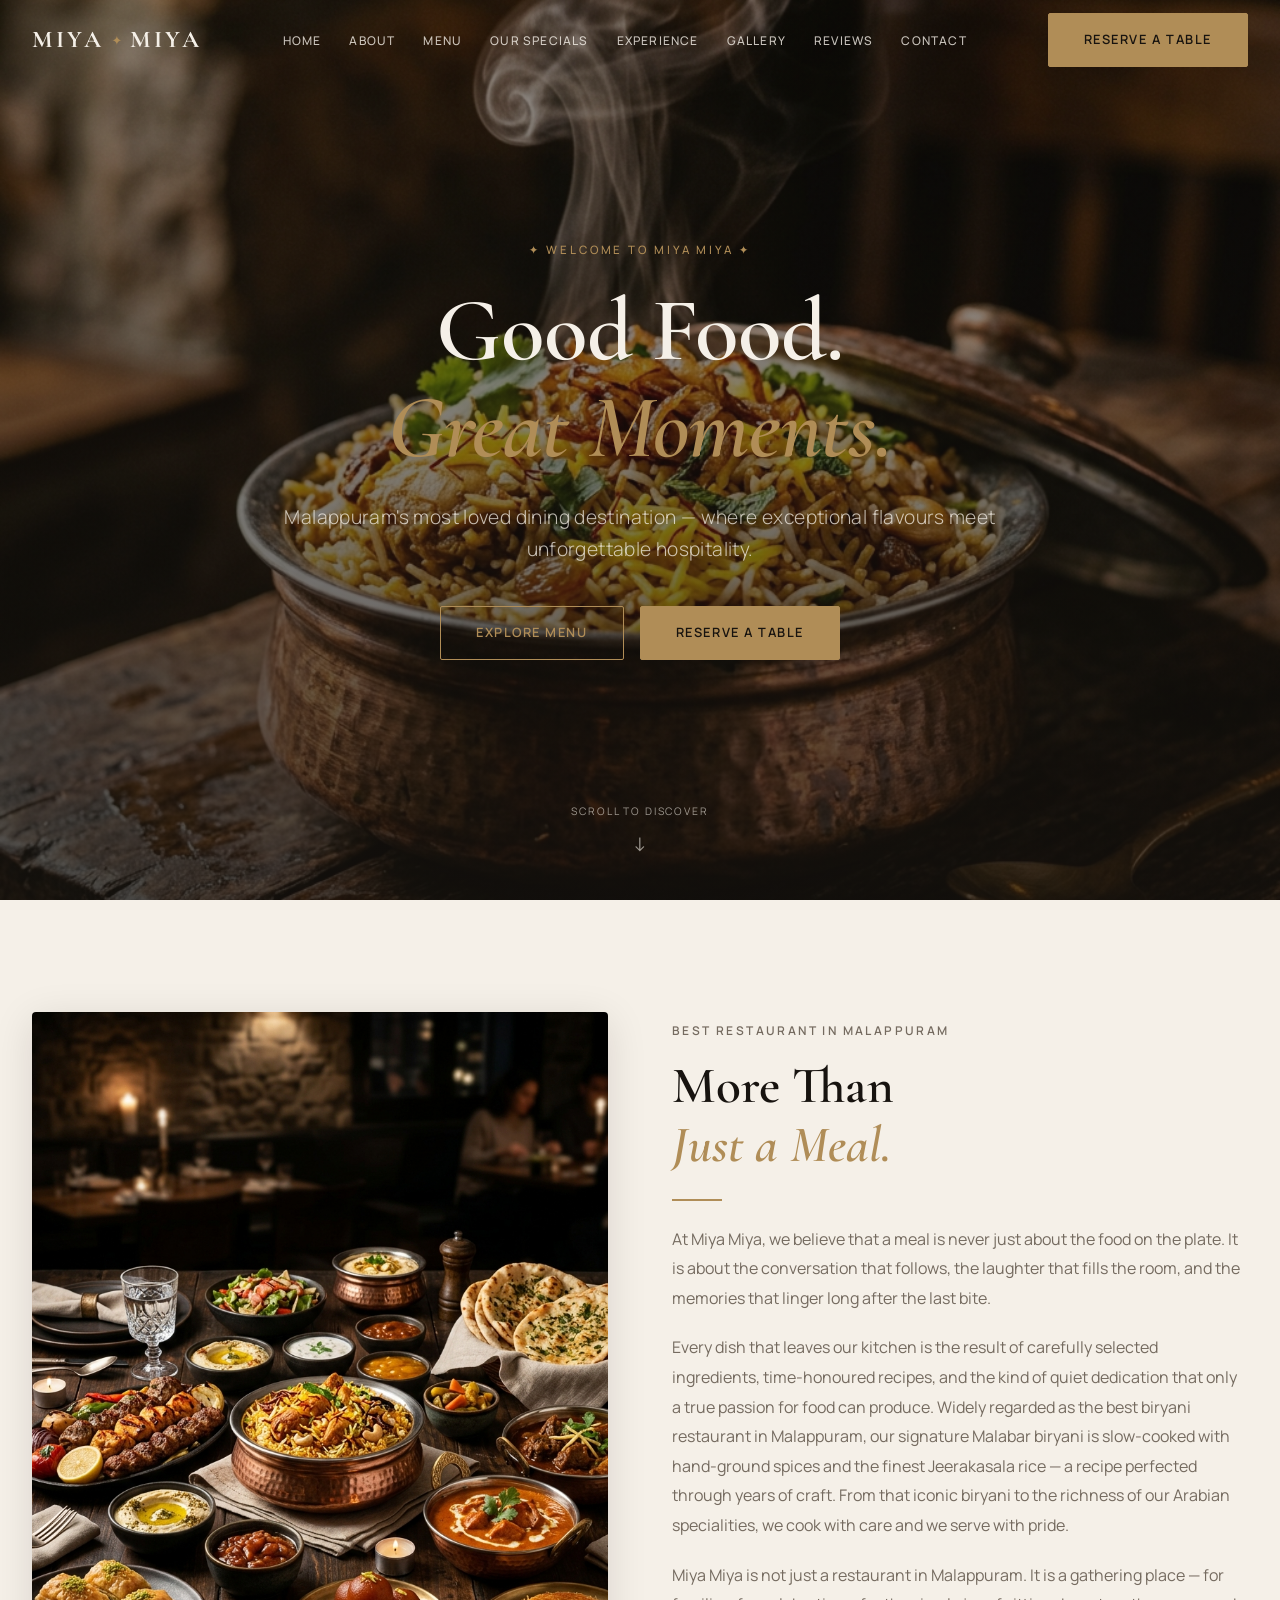
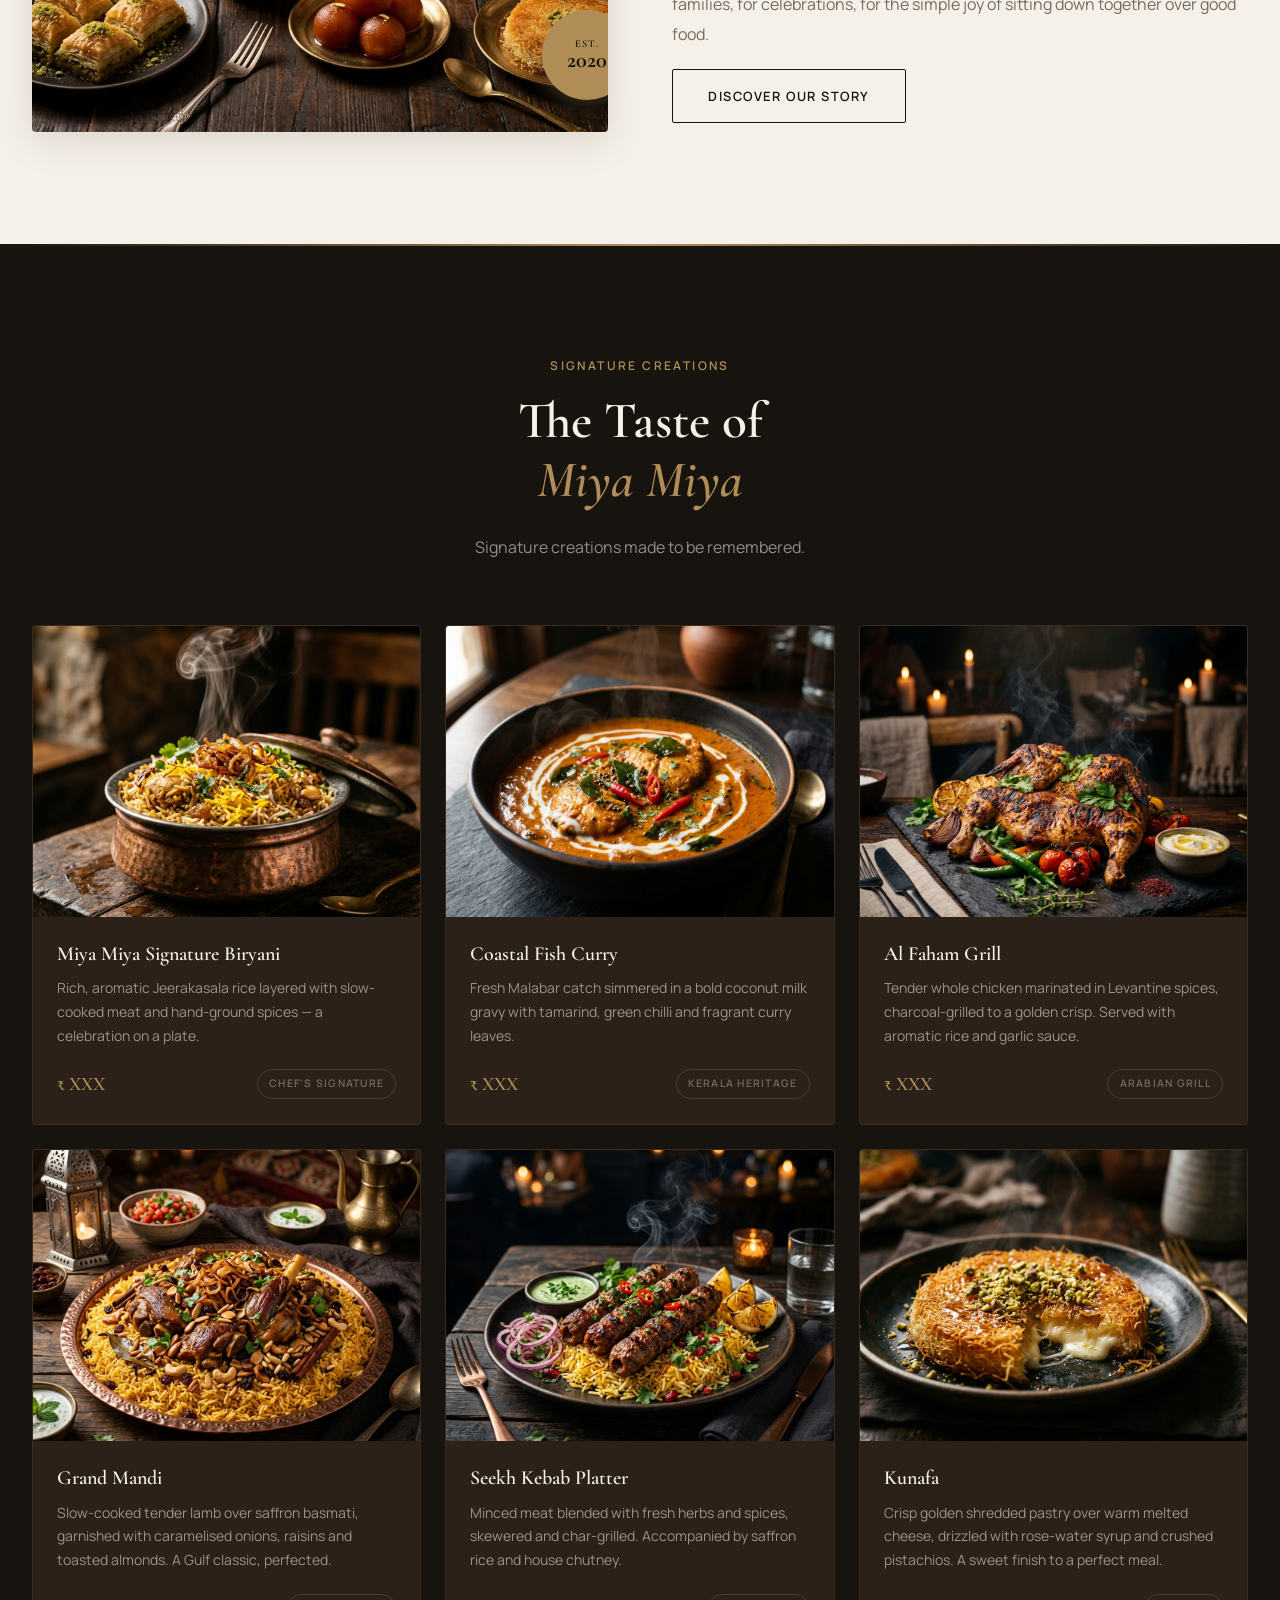
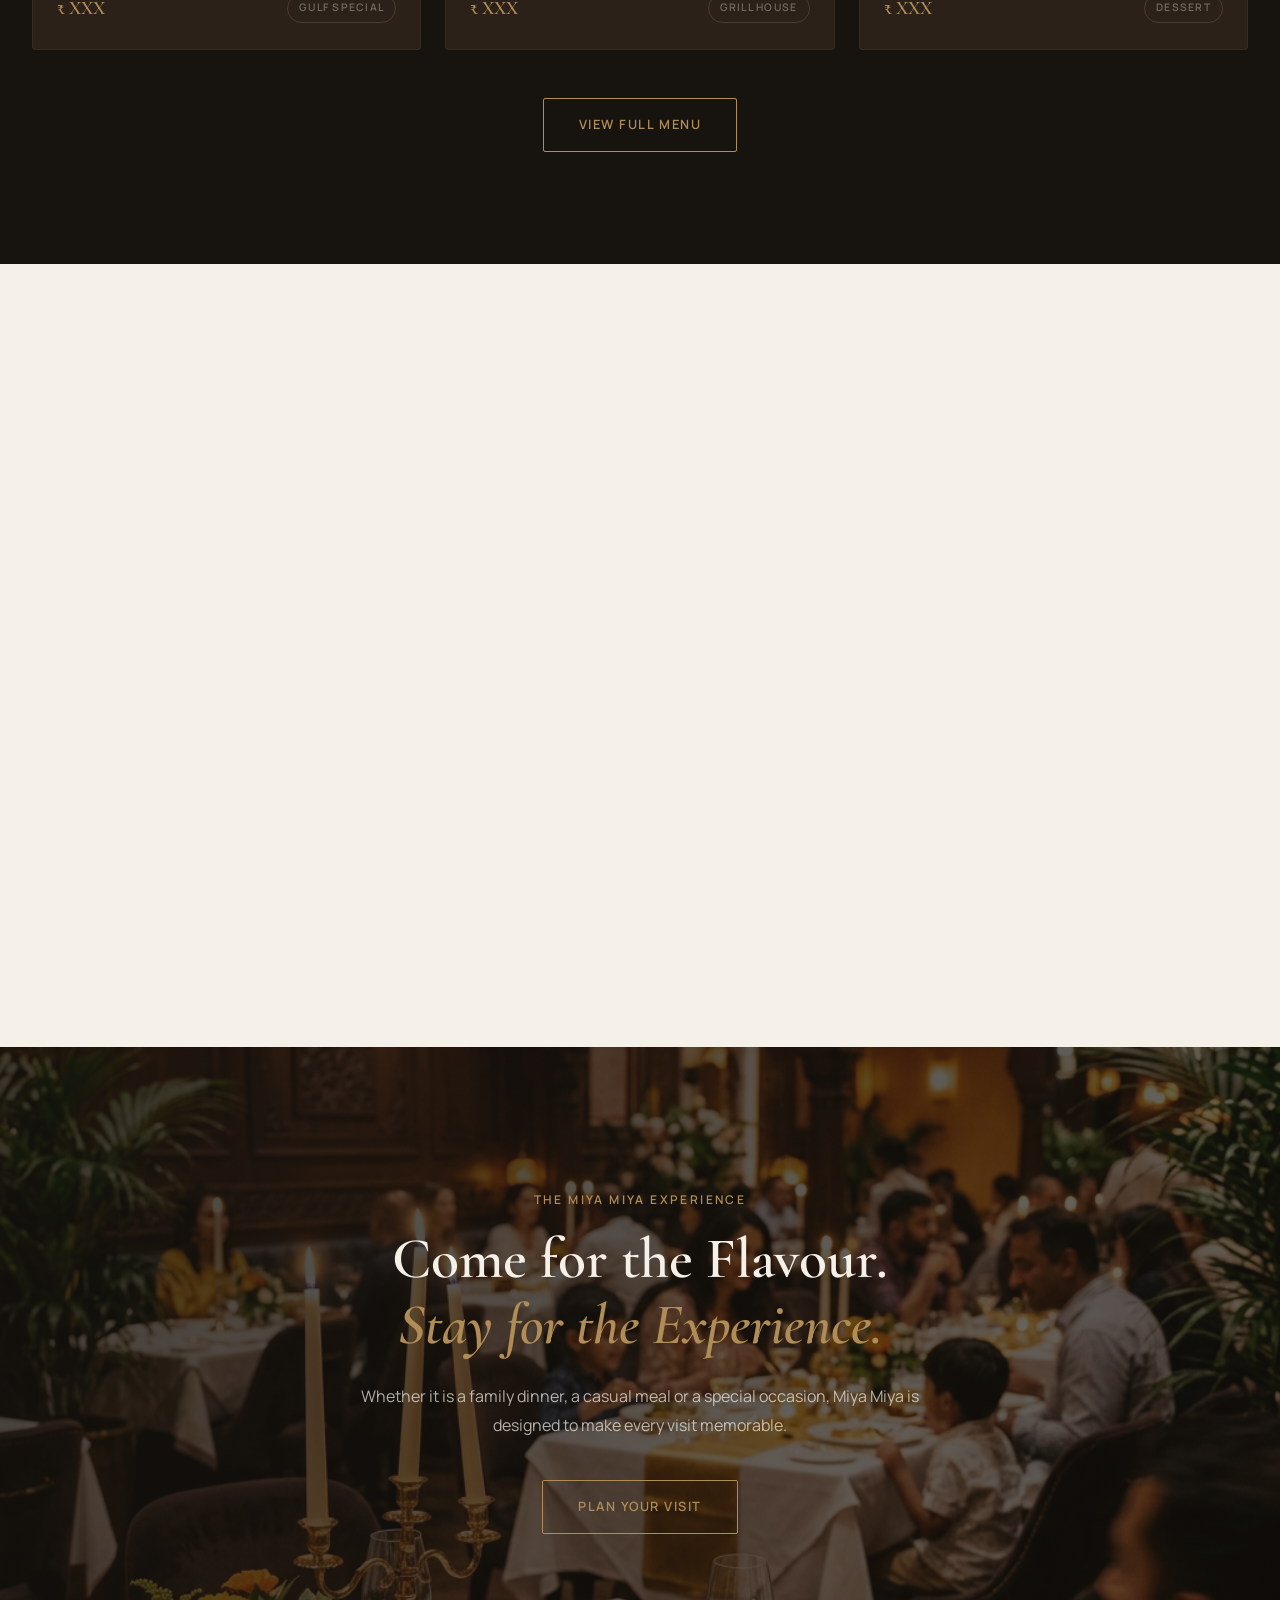
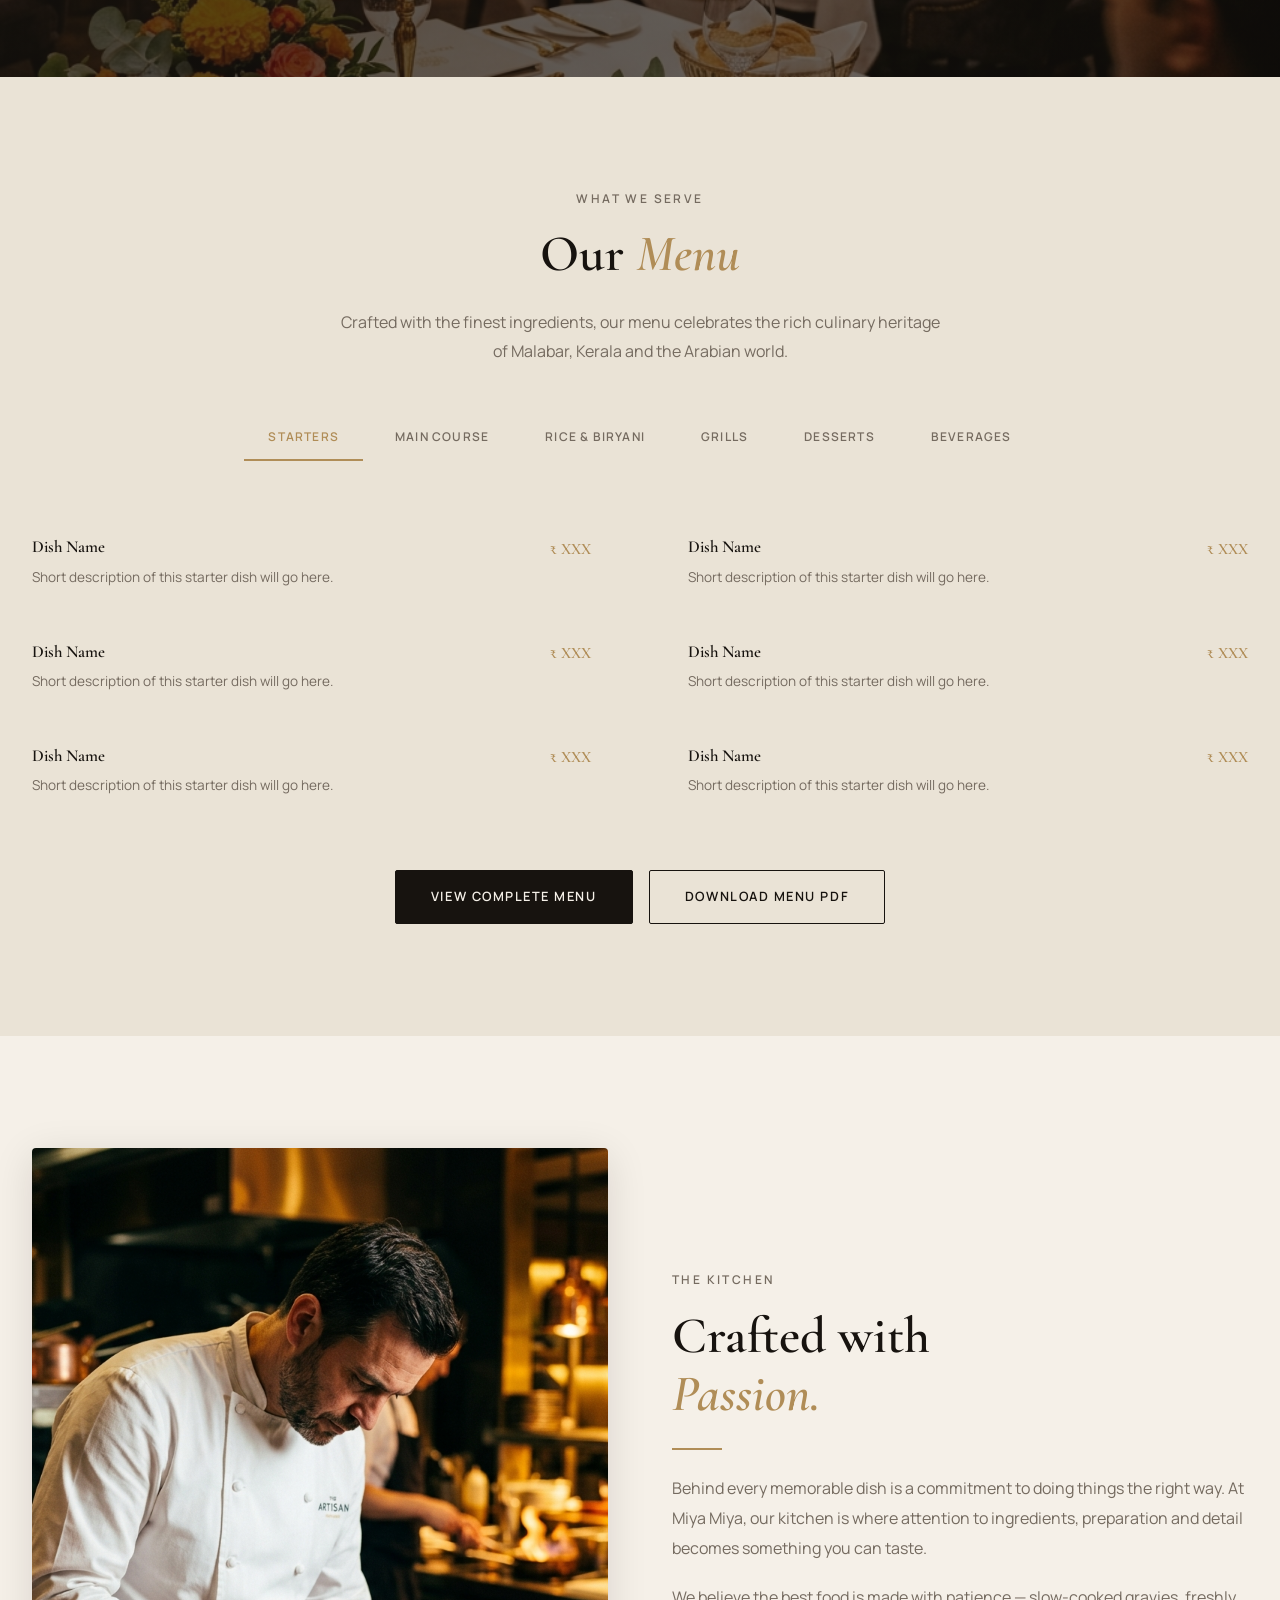
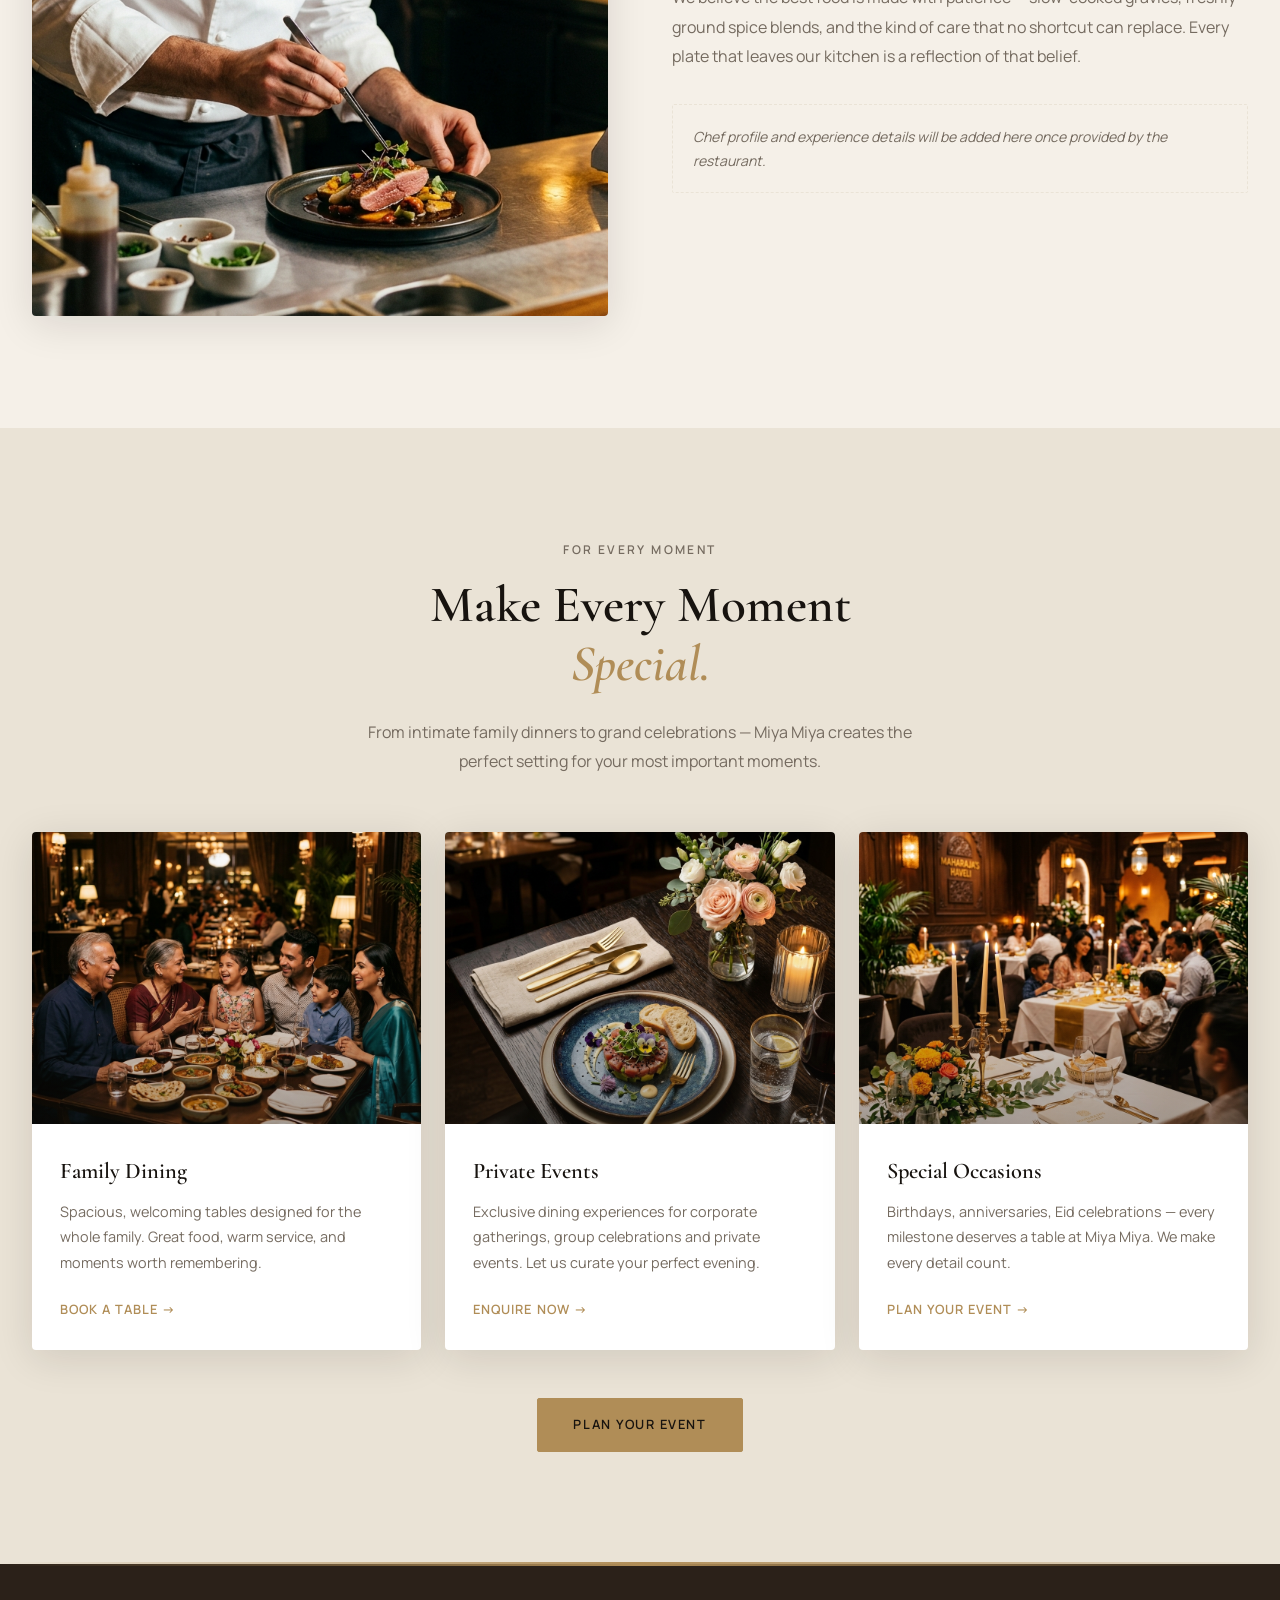
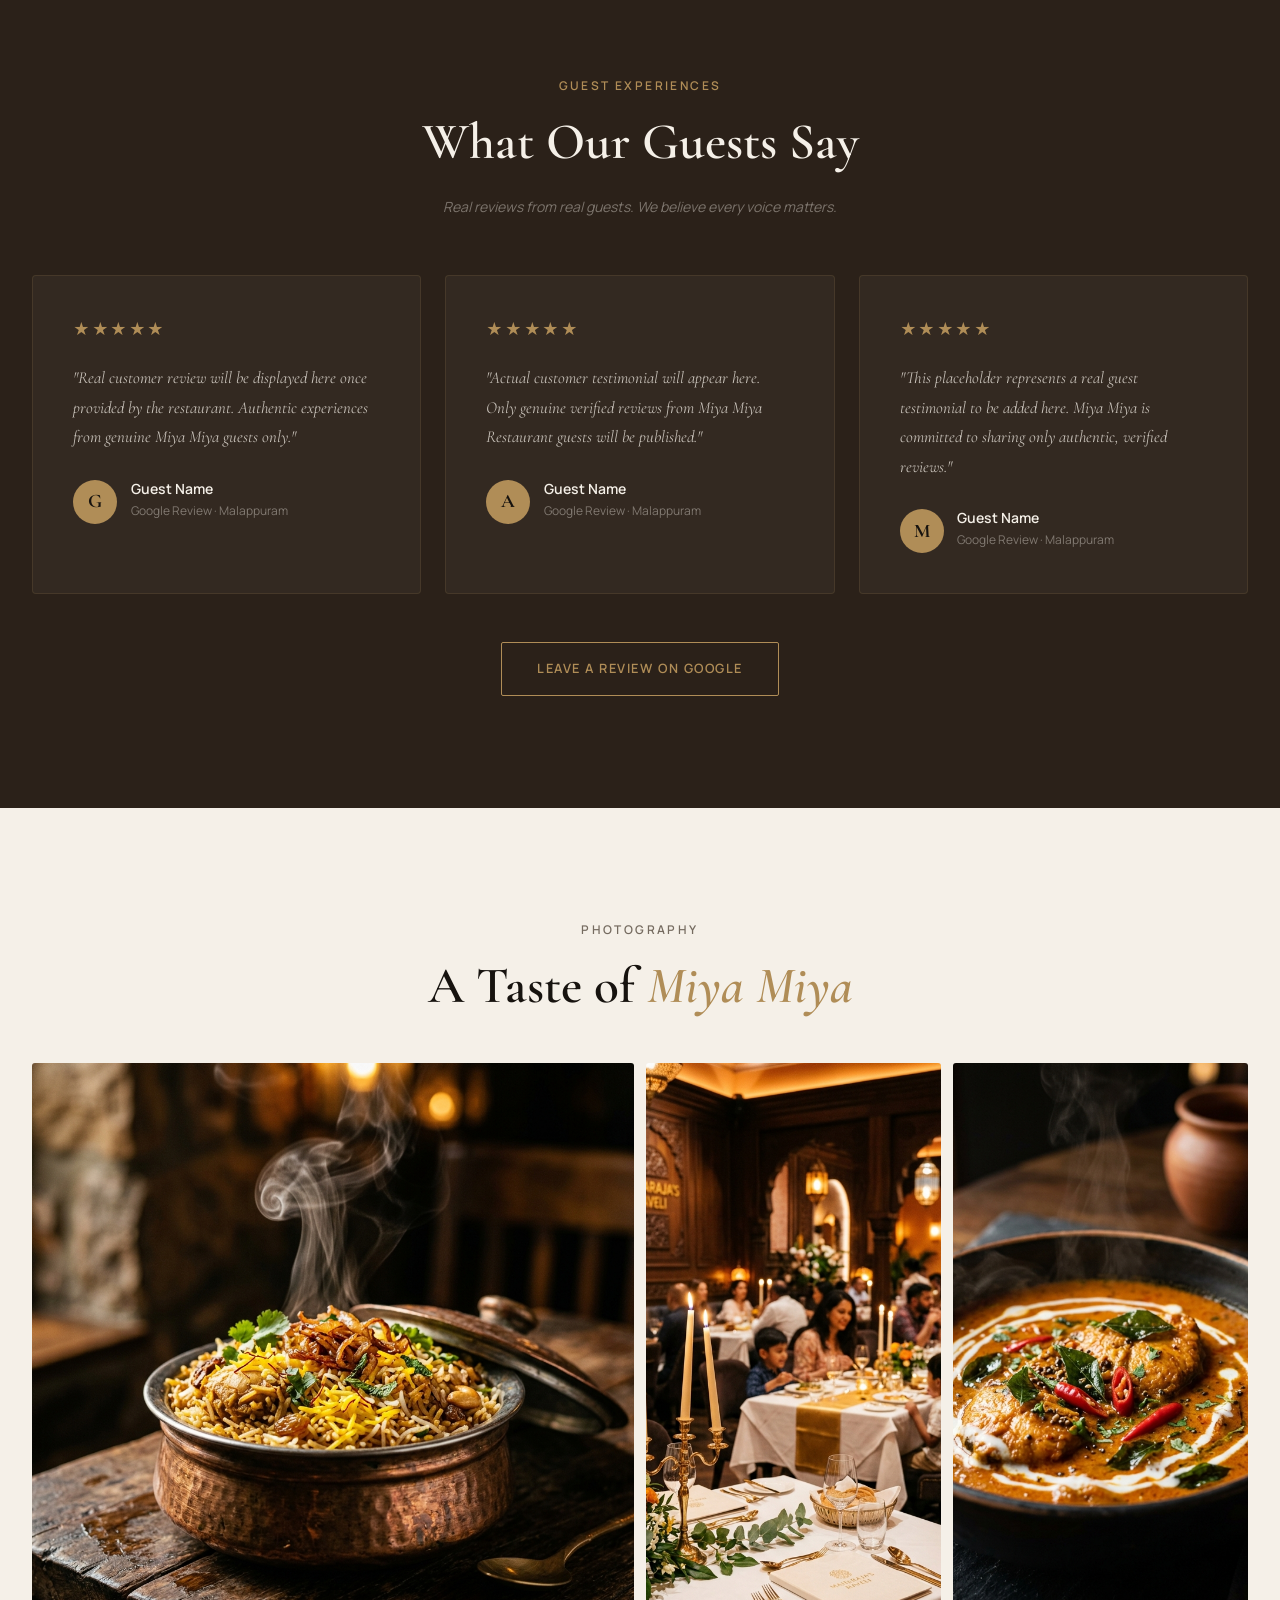
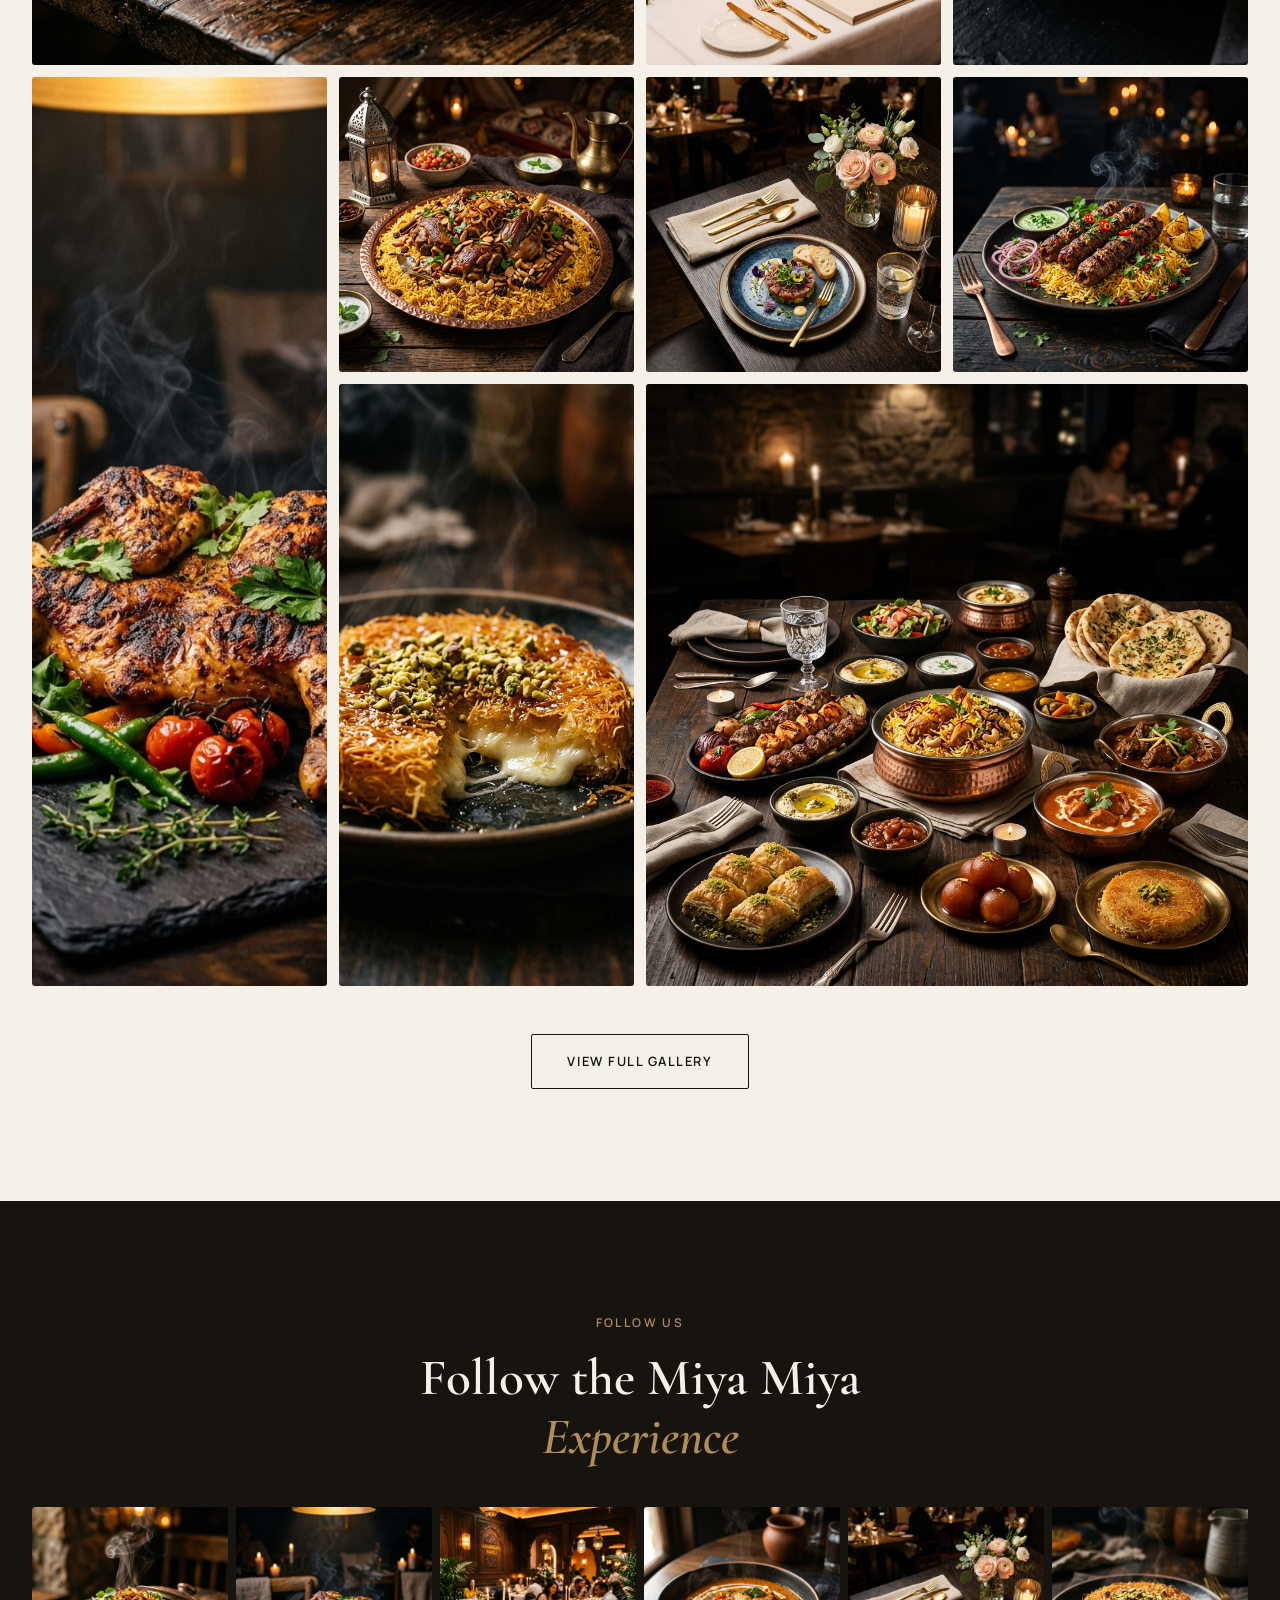
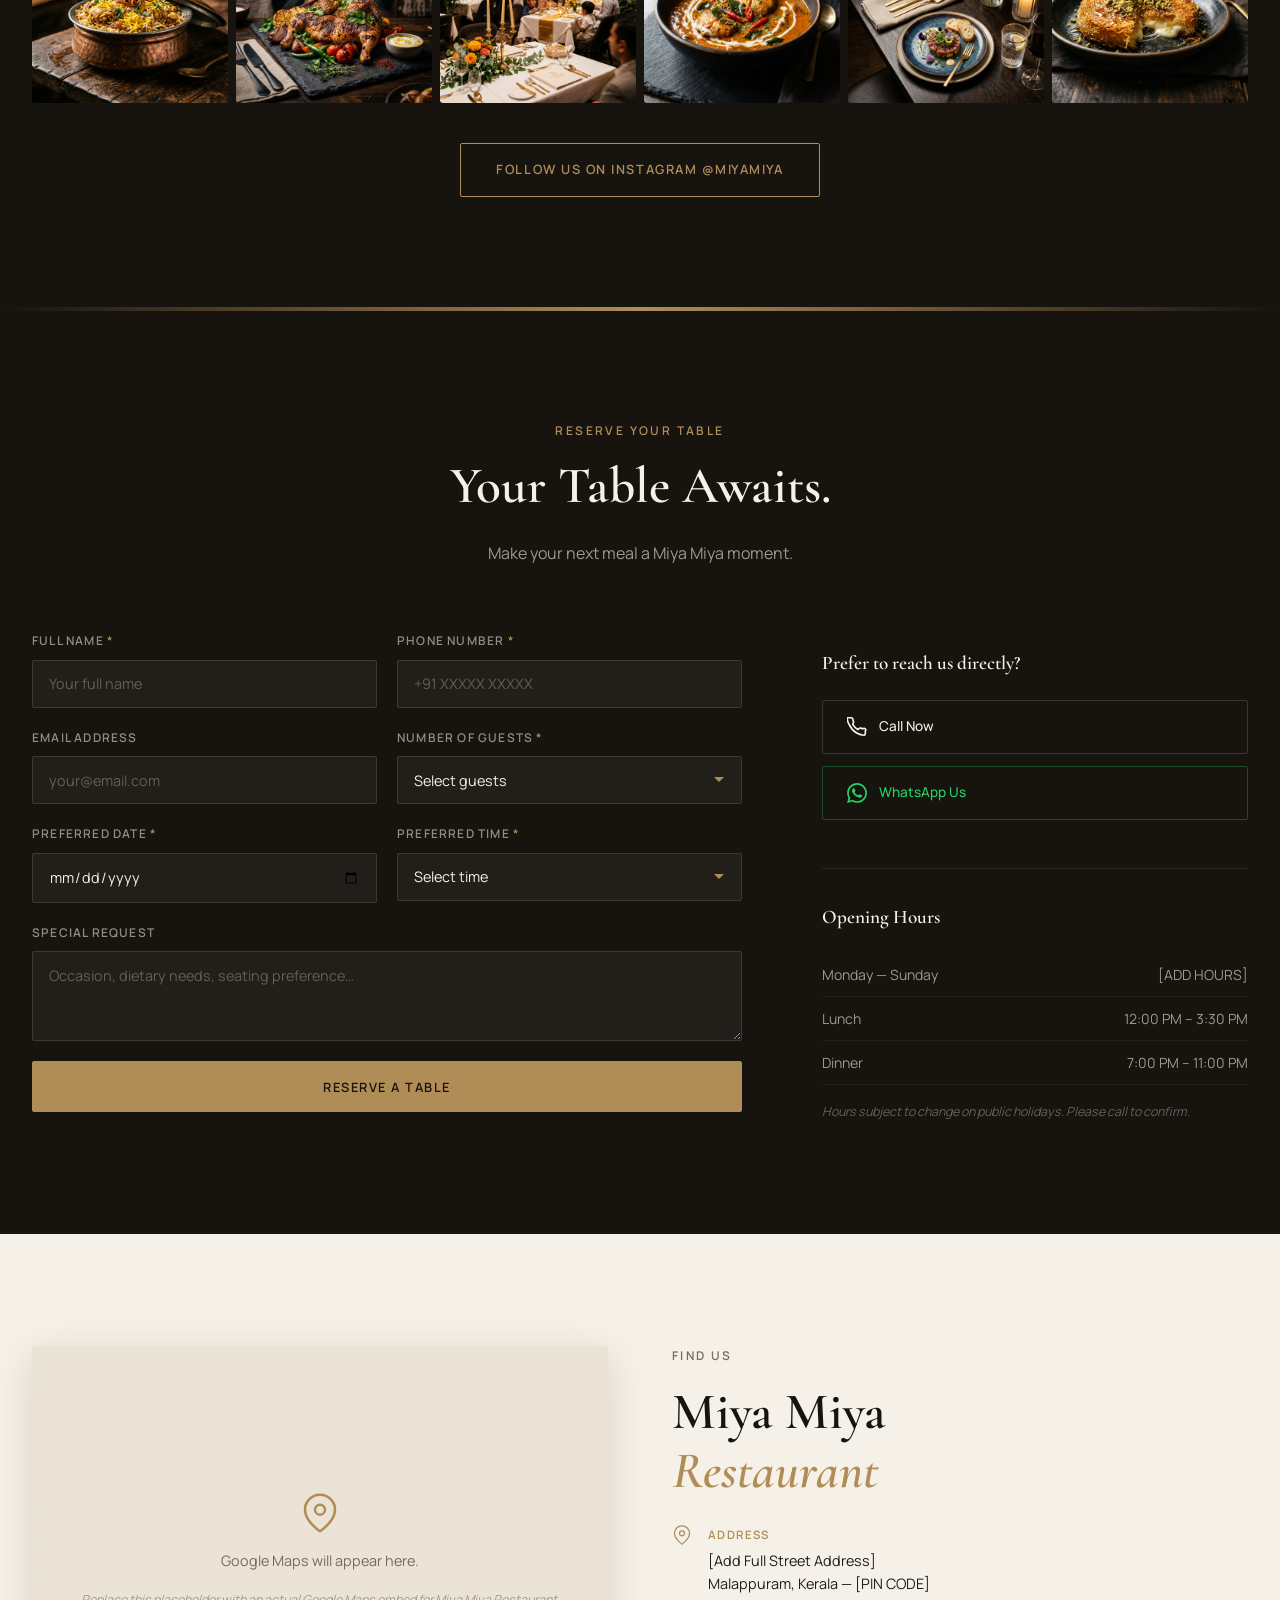
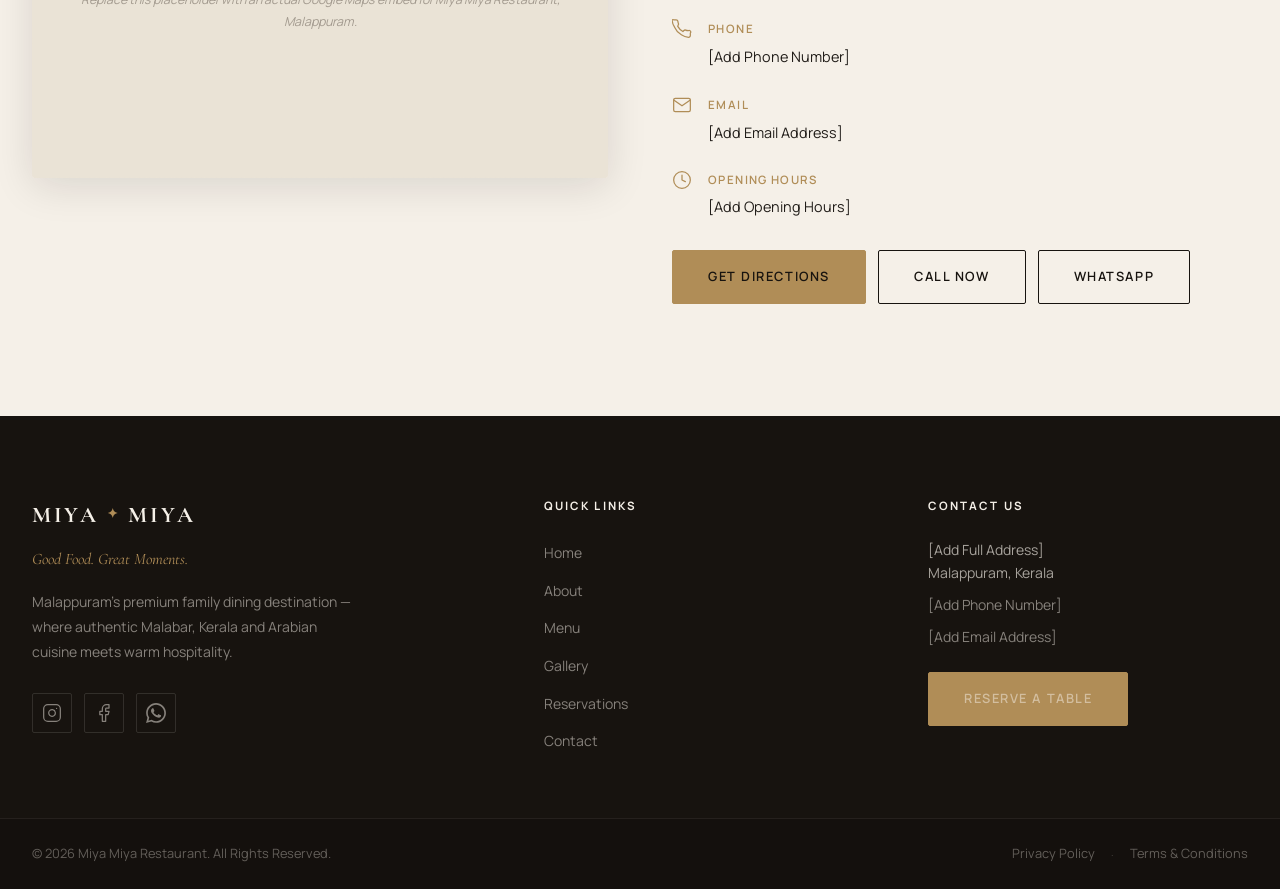
==== index.html @ 6e111451 "Update Home and Menu page titles and meta descriptions" ====
<!DOCTYPE html>
<html lang="en">
<head>
  <meta charset="UTF-8" />
  <meta name="viewport" content="width=device-width, initial-scale=1.0" />
  <meta http-equiv="X-UA-Compatible" content="IE=edge" />

  <!-- ======= PRIMARY SEO ======= -->
  <title>Miya Miya | Family Restaurant in Malappuram</title>
  <meta name="description" content="Enjoy delicious food and a memorable dining experience at Miya Miya, a family-friendly restaurant in Malappuram." />
  <meta name="keywords" content="Miya Miya Restaurant, best restaurant in Malappuram, best restuarent in Malappuram, best restaurant Malappuram, top restaurant Malappuram, family restaurant Malappuram, restaurant in Malappuram, halal restaurant Malappuram, Kerala restaurant, Arabian food Malappuram, fine dining Malappuram, best food Malappuram" />
  <meta name="robots" content="index, follow" />
  <meta name="author" content="Miya Miya Restaurant" />
  <link rel="canonical" href="https://www.miyamiya.in/" />

  <!-- ======= OPEN GRAPH ======= -->
  <meta property="og:type" content="restaurant" />
  <meta property="og:title" content="Miya Miya Restaurant | Best Biryani &amp; Family Restaurant in Malappuram" />
  <meta property="og:description" content="The best biryani restaurant in Malappuram, Kerala. Authentic Malabar biryani, Kerala &amp; Arabian cuisine. Warm hospitality and unforgettable moments." />
  <meta property="og:url" content="https://www.miyamiya.in/" />
  <meta property="og:site_name" content="Miya Miya Restaurant" />
  <meta property="og:image" content="https://www.miyamiya.in/assets/og-image.jpg" />
  <meta property="og:locale" content="en_IN" />

  <!-- ======= TWITTER CARD ======= -->
  <meta name="twitter:card" content="summary_large_image" />
  <meta name="twitter:title" content="Miya Miya Restaurant | Malappuram, Kerala" />
  <meta name="twitter:description" content="Premium family dining in Malappuram. Authentic Malabar, Kerala & Arabian cuisine. Reserve your table." />
  <meta name="twitter:image" content="https://www.miyamiya.in/assets/og-image.jpg" />

  <!-- ======= FONTS ======= -->
  <link rel="preconnect" href="https://fonts.googleapis.com" />
  <link rel="preconnect" href="https://fonts.gstatic.com" crossorigin />
  <link href="https://fonts.googleapis.com/css2?family=Cormorant+Garamond:ital,wght@0,300;0,400;0,500;0,600;0,700;1,300;1,400;1,500&family=Playfair+Display:ital,wght@0,400;0,500;0,600;0,700;1,400;1,500&family=Inter:wght@300;400;500;600&family=Manrope:wght@300;400;500;600;700&display=swap" rel="stylesheet" />

  <!-- ======= STRUCTURED DATA ======= -->
  <script type="application/ld+json">
  {
    "@context": "https://schema.org",
    "@graph": [
      {
        "@type": "Restaurant",
        "@id": "https://www.miyamiya.in/#restaurant",
        "name": "Miya Miya Restaurant",
        "description": "Premium family restaurant in Malappuram, Kerala, serving authentic Malabar, Kerala and Arabian cuisine with warm hospitality.",
        "url": "https://www.miyamiya.in/",
        "telephone": "[ADD PHONE NUMBER]",
        "email": "[ADD EMAIL]",
        "servesCuisine": ["Malabar", "Kerala", "Arabian", "Indian", "Multi-cuisine"],
        "priceRange": "₹₹",
        "hasMap": "https://maps.google.com/?q=Miya+Miya+Restaurant+Malappuram",
        "address": {
          "@type": "PostalAddress",
          "streetAddress": "[ADD STREET ADDRESS]",
          "addressLocality": "Malappuram",
          "addressRegion": "Kerala",
          "postalCode": "[ADD PIN CODE]",
          "addressCountry": "IN"
        },
        "geo": {
          "@type": "GeoCoordinates",
          "latitude": "[ADD LATITUDE]",
          "longitude": "[ADD LONGITUDE]"
        },
        "openingHoursSpecification": [
          {
            "@type": "OpeningHoursSpecification",
            "dayOfWeek": ["Monday","Tuesday","Wednesday","Thursday","Friday","Saturday","Sunday"],
            "opens": "08:00",
            "closes": "23:00"
          }
        ],
        "menu": "https://www.miyamiya.in/menu",
        "acceptsReservations": "true",
        "image": "https://www.miyamiya.in/assets/og-image.jpg",
        "sameAs": [
          "https://www.instagram.com/miyamiya",
          "https://www.facebook.com/miyamiya"
        ]
      },
      {
        "@type": "LocalBusiness",
        "@id": "https://www.miyamiya.in/#localbusiness",
        "name": "Miya Miya Restaurant",
        "description": "Premium family restaurant in Malappuram serving Malabar, Kerala and Arabian cuisine.",
        "url": "https://www.miyamiya.in/",
        "telephone": "[ADD PHONE NUMBER]",
        "address": {
          "@type": "PostalAddress",
          "addressLocality": "Malappuram",
          "addressRegion": "Kerala",
          "addressCountry": "IN"
        }
      },
      {
        "@type": "BreadcrumbList",
        "itemListElement": [
          {"@type": "ListItem", "position": 1, "name": "Home", "item": "https://www.miyamiya.in/"},
          {"@type": "ListItem", "position": 2, "name": "Menu", "item": "https://www.miyamiya.in/menu"},
          {"@type": "ListItem", "position": 3, "name": "Gallery", "item": "https://www.miyamiya.in/gallery"},
          {"@type": "ListItem", "position": 4, "name": "Reservations", "item": "https://www.miyamiya.in/reservation"},
          {"@type": "ListItem", "position": 5, "name": "Contact", "item": "https://www.miyamiya.in/contact"}
        ]
      },
      {
        "@type": "FAQPage",
        "mainEntity": [
          {
            "@type": "Question",
            "name": "Where is Miya Miya Restaurant located?",
            "acceptedAnswer": {"@type": "Answer", "text": "Miya Miya Restaurant is located in Malappuram, Kerala, India. [Add full address]."}
          },
          {
            "@type": "Question",
            "name": "Does Miya Miya serve Halal food?",
            "acceptedAnswer": {"@type": "Answer", "text": "Yes, Miya Miya Restaurant serves 100% Halal-certified food."}
          },
          {
            "@type": "Question",
            "name": "Can I reserve a table at Miya Miya?",
            "acceptedAnswer": {"@type": "Answer", "text": "Yes. You can reserve a table through our website reservation form, by calling us directly, or via WhatsApp."}
          },
          {
            "@type": "Question",
            "name": "What cuisines does Miya Miya serve?",
            "acceptedAnswer": {"@type": "Answer", "text": "Miya Miya serves a multi-cuisine menu including authentic Malabar cuisine, Kerala dishes, Arabian specialities and more."}
          }
        ]
      }
    ]
  }
  </script>

  <link rel="stylesheet" href="style.css" />
</head>
<body>

  <!-- ============================================================
       NAVIGATION
  ============================================================ -->
  <header id="navbar" role="banner">
    <nav class="nav-container" aria-label="Main Navigation">
      <a href="/" class="nav-logo" aria-label="Miya Miya Restaurant Home">
        <span class="logo-miya">MIYA</span>
        <span class="logo-divider">✦</span>
        <span class="logo-miya">MIYA</span>
      </a>

      <ul class="nav-links" role="list" id="nav-links">
        <li><a href="/" class="nav-link">Home</a></li>
        <li><a href="/about/" class="nav-link">About</a></li>
        <li><a href="/menu/" class="nav-link">Menu</a></li>
        <li><a href="/#specials" class="nav-link">Our Specials</a></li>
        <li><a href="/#experience" class="nav-link">Experience</a></li>
        <li><a href="/gallery/" class="nav-link">Gallery</a></li>
        <li><a href="/#reviews" class="nav-link">Reviews</a></li>
        <li><a href="/contact/" class="nav-link">Contact</a></li>
      </ul>

      <div class="nav-actions">
        <a href="/reservation/" class="btn btn-gold" id="nav-reserve-btn">Reserve a Table</a>
        <button class="hamburger" id="hamburger" aria-label="Toggle menu" aria-expanded="false" aria-controls="nav-links">
          <span></span><span></span><span></span>
        </button>
      </div>
    </nav>

    <!-- Mobile reserve CTA (always visible on mobile) -->
    <div class="mobile-reserve-bar">
      <a href="/reservation/" class="btn btn-gold btn-full">Reserve a Table</a>
    </div>
  </header>


  <!-- ============================================================
       SECTION 1 — HERO
  ============================================================ -->
  <section id="home" class="hero" aria-label="Miya Miya — Best Restaurant in Malappuram, Kerala">
    <div class="hero-media">
      <img
        src="assets/hero_biryani.png"
        alt="Signature Malabar Biryani at Miya Miya Restaurant Malappuram"
        class="hero-bg-img"
        fetchpriority="high"
      />
      <div class="hero-overlay"></div>
    </div>

    <div class="hero-content">
      <p class="hero-eyebrow reveal-up">✦ Welcome to Miya Miya ✦</p>
      <h1 class="hero-headline reveal-up delay-1">
        Good Food.<br />
        <em>Great Moments.</em>
      </h1>
      <p class="hero-sub reveal-up delay-2">
        Malappuram's most loved dining destination — where exceptional flavours meet unforgettable hospitality.
      </p>

      <div class="hero-ctas reveal-up delay-3">
        <a href="#menu" class="btn btn-outline-gold">Explore Menu</a>
        <a href="#reservation" class="btn btn-gold">Reserve a Table</a>
      </div>

    </div>

    <a href="#about" class="hero-scroll" aria-label="Scroll down to discover more">
      <span class="scroll-label">Scroll to Discover</span>
      <span class="scroll-arrow">↓</span>
    </a>
  </section>


  <!-- ============================================================
       SECTION 2 — BRAND INTRO / OUR STORY
  ============================================================ -->
  <section id="about" class="section-about" aria-labelledby="about-heading">
    <div class="about-container">
      <div class="about-image-col reveal-left">
        <div class="about-img-frame">
          <img
            src="assets/about_food_story.png"
            alt="Authentic food spread at Miya Miya Restaurant — Malabar, Kerala and Arabian cuisine"
            loading="lazy"
          />
          <div class="about-img-badge">
            <span class="badge-num">Est.</span>
            <span class="badge-year">2020</span>
          </div>
        </div>
      </div>

      <div class="about-content-col reveal-right">
        <p class="section-eyebrow">Best Restaurant in Malappuram</p>
        <h2 id="about-heading" class="section-headline">More Than<br /><em>Just a Meal.</em></h2>
        <div class="about-divider"></div>
        <p class="about-body">
          At Miya Miya, we believe that a meal is never just about the food on the plate. It is about the conversation that follows, the laughter that fills the room, and the memories that linger long after the last bite.
        </p>
        <p class="about-body">
          Every dish that leaves our kitchen is the result of carefully selected ingredients, time-honoured recipes, and the kind of quiet dedication that only a true passion for food can produce. Widely regarded as the best biryani restaurant in Malappuram, our signature Malabar biryani is slow-cooked with hand-ground spices and the finest Jeerakasala rice — a recipe perfected through years of craft. From that iconic biryani to the richness of our Arabian specialities, we cook with care and we serve with pride.
        </p>
        <p class="about-body">
          Miya Miya is not just a restaurant in Malappuram. It is a gathering place — for families, for celebrations, for the simple joy of sitting down together over good food.
        </p>
        <a href="#experience" class="btn btn-outline-dark">Discover Our Story</a>
      </div>
    </div>
  </section>


  <!-- ============================================================
       SECTION 3 — SIGNATURE SPECIALS (Dark)
  ============================================================ -->
  <section id="specials" class="section-specials" aria-labelledby="specials-heading">
    <div class="specials-container">
      <div class="specials-header reveal-up">
        <p class="section-eyebrow eyebrow-gold">Signature Creations</p>
        <h2 id="specials-heading" class="section-headline light">The Taste of<br /><em>Miya Miya</em></h2>
        <p class="specials-sub">Signature creations made to be remembered.</p>
      </div>

      <div class="specials-grid">

        <article class="dish-card reveal-up delay-1" aria-label="Signature Biryani — Best Biryani in Malappuram">
          <div class="dish-card-img-wrap">
            <img
              src="assets/hero_biryani.png"
              alt="Best Malabar Biryani in Malappuram — Miya Miya Restaurant signature dish"
              loading="lazy"
            />
          </div>
          <div class="dish-card-body">
            <h3 class="dish-name">Miya Miya Signature Biryani</h3>
            <p class="dish-desc">Rich, aromatic Jeerakasala rice layered with slow-cooked meat and hand-ground spices — a celebration on a plate.</p>
            <div class="dish-footer">
              <span class="dish-price">₹ XXX</span>
              <span class="dish-tag">Chef's Signature</span>
            </div>
          </div>
        </article>

        <article class="dish-card reveal-up delay-2" aria-label="Kerala Fish Curry">
          <div class="dish-card-img-wrap">
            <img
              src="assets/dish_fish_curry.png"
              alt="Authentic Kerala Fish Curry — Miya Miya Restaurant"
              loading="lazy"
            />
          </div>
          <div class="dish-card-body">
            <h3 class="dish-name">Coastal Fish Curry</h3>
            <p class="dish-desc">Fresh Malabar catch simmered in a bold coconut milk gravy with tamarind, green chilli and fragrant curry leaves.</p>
            <div class="dish-footer">
              <span class="dish-price">₹ XXX</span>
              <span class="dish-tag">Kerala Heritage</span>
            </div>
          </div>
        </article>

        <article class="dish-card reveal-up delay-3" aria-label="Al Faham Grilled Chicken">
          <div class="dish-card-img-wrap">
            <img
              src="assets/dish_grilled_chicken.png"
              alt="Al Faham Grilled Chicken — Miya Miya Restaurant Malappuram"
              loading="lazy"
            />
          </div>
          <div class="dish-card-body">
            <h3 class="dish-name">Al Faham Grill</h3>
            <p class="dish-desc">Tender whole chicken marinated in Levantine spices, charcoal-grilled to a golden crisp. Served with aromatic rice and garlic sauce.</p>
            <div class="dish-footer">
              <span class="dish-price">₹ XXX</span>
              <span class="dish-tag">Arabian Grill</span>
            </div>
          </div>
        </article>

        <article class="dish-card reveal-up delay-1" aria-label="Mandi Rice">
          <div class="dish-card-img-wrap">
            <img
              src="assets/dish_mandi_rice.png"
              alt="Mandi Rice with slow-cooked lamb — Miya Miya Restaurant"
              loading="lazy"
            />
          </div>
          <div class="dish-card-body">
            <h3 class="dish-name">Grand Mandi</h3>
            <p class="dish-desc">Slow-cooked tender lamb over saffron basmati, garnished with caramelised onions, raisins and toasted almonds. A Gulf classic, perfected.</p>
            <div class="dish-footer">
              <span class="dish-price">₹ XXX</span>
              <span class="dish-tag">Gulf Special</span>
            </div>
          </div>
        </article>

        <article class="dish-card reveal-up delay-2" aria-label="Seekh Kebab">
          <div class="dish-card-img-wrap">
            <img
              src="assets/dish_kebab.png"
              alt="Seekh Kebab platter — Miya Miya Restaurant Malappuram"
              loading="lazy"
            />
          </div>
          <div class="dish-card-body">
            <h3 class="dish-name">Seekh Kebab Platter</h3>
            <p class="dish-desc">Minced meat blended with fresh herbs and spices, skewered and char-grilled. Accompanied by saffron rice and house chutney.</p>
            <div class="dish-footer">
              <span class="dish-price">₹ XXX</span>
              <span class="dish-tag">Grill House</span>
            </div>
          </div>
        </article>

        <article class="dish-card reveal-up delay-3" aria-label="Kunafa Dessert">
          <div class="dish-card-img-wrap">
            <img
              src="assets/dessert_kunafa.png"
              alt="Kunafa dessert — Miya Miya Restaurant"
              loading="lazy"
            />
          </div>
          <div class="dish-card-body">
            <h3 class="dish-name">Kunafa</h3>
            <p class="dish-desc">Crisp golden shredded pastry over warm melted cheese, drizzled with rose-water syrup and crushed pistachios. A sweet finish to a perfect meal.</p>
            <div class="dish-footer">
              <span class="dish-price">₹ XXX</span>
              <span class="dish-tag">Dessert</span>
            </div>
          </div>
        </article>

      </div>

      <div class="specials-cta reveal-up">
        <a href="#menu" class="btn btn-outline-gold">View Full Menu</a>
      </div>
    </div>
  </section>


  <!-- ============================================================
       SECTION 4 — WHY MIYA MIYA
  ============================================================ -->
  <section class="section-why" aria-labelledby="why-heading">
    <div class="why-container">
      <p class="section-eyebrow reveal-up">The Miya Miya Promise</p>
      <h2 id="why-heading" class="section-headline reveal-up">
        Why Guests Choose<br /><em>Miya Miya</em>
      </h2>

      <div class="why-grid">
        <div class="why-card reveal-up delay-1">
          <div class="why-icon" aria-hidden="true">
            <svg width="40" height="40" viewBox="0 0 40 40" fill="none" xmlns="http://www.w3.org/2000/svg">
              <path d="M20 4L24.5 14.5L36 16L27.5 24L29.5 36L20 31L10.5 36L12.5 24L4 16L15.5 14.5L20 4Z" stroke="#B08D57" stroke-width="1.5" stroke-linejoin="round"/>
            </svg>
          </div>
          <span class="why-num">01</span>
          <h3 class="why-title">Quality Ingredients</h3>
          <p class="why-body">Thoughtfully selected, freshly sourced ingredients that bring genuine depth and flavour to every dish.</p>
        </div>

        <div class="why-card reveal-up delay-2">
          <div class="why-icon" aria-hidden="true">
            <svg width="40" height="40" viewBox="0 0 40 40" fill="none" xmlns="http://www.w3.org/2000/svg">
              <circle cx="20" cy="20" r="14" stroke="#B08D57" stroke-width="1.5"/>
              <path d="M14 20C14 20 16 24 20 24C24 24 26 16 30 16" stroke="#B08D57" stroke-width="1.5" stroke-linecap="round"/>
            </svg>
          </div>
          <span class="why-num">02</span>
          <h3 class="why-title">Crafted with Care</h3>
          <p class="why-body">Every dish is prepared with focused attention to flavour, texture and presentation — nothing rushed, nothing compromised.</p>
        </div>

        <div class="why-card reveal-up delay-3">
          <div class="why-icon" aria-hidden="true">
            <svg width="40" height="40" viewBox="0 0 40 40" fill="none" xmlns="http://www.w3.org/2000/svg">
              <path d="M20 8C20 8 8 14 8 22C8 26.4 13.6 30 20 30C26.4 30 32 26.4 32 22C32 14 20 8 20 8Z" stroke="#B08D57" stroke-width="1.5" stroke-linejoin="round"/>
              <path d="M20 30V36" stroke="#B08D57" stroke-width="1.5" stroke-linecap="round"/>
              <path d="M15 36H25" stroke="#B08D57" stroke-width="1.5" stroke-linecap="round"/>
            </svg>
          </div>
          <span class="why-num">03</span>
          <h3 class="why-title">Warm Hospitality</h3>
          <p class="why-body">A genuinely welcoming experience from the moment you arrive — because great food deserves great company.</p>
        </div>
      </div>
    </div>
  </section>


  <!-- ============================================================
       SECTION 5 — RESTAURANT EXPERIENCE (Cinematic)
  ============================================================ -->
  <section id="experience" class="section-experience" aria-labelledby="experience-heading">
    <div class="experience-media">
      <img
        src="assets/restaurant_interior.png"
        alt="Elegant dining room at Miya Miya Restaurant — warm family-friendly atmosphere, Malappuram Kerala"
        class="experience-bg"
        loading="lazy"
      />
      <div class="experience-overlay"></div>
    </div>
    <div class="experience-content reveal-up">
      <p class="section-eyebrow eyebrow-gold">The Miya Miya Experience</p>
      <h2 id="experience-heading" class="experience-headline">
        Come for the Flavour.<br />
        <em>Stay for the Experience.</em>
      </h2>
      <p class="experience-body">
        Whether it is a family dinner, a casual meal or a special occasion, Miya Miya is designed to make every visit memorable.
      </p>
      <a href="#reservation" class="btn btn-outline-gold">Plan Your Visit</a>
    </div>
  </section>


  <!-- ============================================================
       SECTION 6 — MENU
  ============================================================ -->
  <section id="menu" class="section-menu" aria-labelledby="menu-heading">
    <div class="menu-container">
      <p class="section-eyebrow reveal-up">What We Serve</p>
      <h2 id="menu-heading" class="section-headline reveal-up">
        Our <em>Menu</em>
      </h2>
      <p class="menu-intro reveal-up">Crafted with the finest ingredients, our menu celebrates the rich culinary heritage of Malabar, Kerala and the Arabian world.</p>

      <!-- Category Tabs -->
      <div class="menu-tabs reveal-up" role="tablist" aria-label="Menu categories">
        <button class="menu-tab active" role="tab" aria-selected="true" data-category="starters" id="tab-starters" aria-controls="panel-starters">Starters</button>
        <button class="menu-tab" role="tab" aria-selected="false" data-category="mains" id="tab-mains" aria-controls="panel-mains">Main Course</button>
        <button class="menu-tab" role="tab" aria-selected="false" data-category="rice" id="tab-rice" aria-controls="panel-rice">Rice &amp; Biryani</button>
        <button class="menu-tab" role="tab" aria-selected="false" data-category="grills" id="tab-grills" aria-controls="panel-grills">Grills</button>
        <button class="menu-tab" role="tab" aria-selected="false" data-category="desserts" id="tab-desserts" aria-controls="panel-desserts">Desserts</button>
        <button class="menu-tab" role="tab" aria-selected="false" data-category="beverages" id="tab-beverages" aria-controls="panel-beverages">Beverages</button>
      </div>

      <!-- Menu Panels -->
      <div class="menu-panels">

        <div class="menu-panel active" id="panel-starters" role="tabpanel" aria-labelledby="tab-starters">
          <div class="menu-items-grid">
            <div class="menu-item"><div class="mi-info"><h4>Dish Name</h4><p>Short description of this starter dish will go here.</p></div><span class="mi-price">₹ XXX</span></div>
            <div class="menu-item"><div class="mi-info"><h4>Dish Name</h4><p>Short description of this starter dish will go here.</p></div><span class="mi-price">₹ XXX</span></div>
            <div class="menu-item"><div class="mi-info"><h4>Dish Name</h4><p>Short description of this starter dish will go here.</p></div><span class="mi-price">₹ XXX</span></div>
            <div class="menu-item"><div class="mi-info"><h4>Dish Name</h4><p>Short description of this starter dish will go here.</p></div><span class="mi-price">₹ XXX</span></div>
            <div class="menu-item"><div class="mi-info"><h4>Dish Name</h4><p>Short description of this starter dish will go here.</p></div><span class="mi-price">₹ XXX</span></div>
            <div class="menu-item"><div class="mi-info"><h4>Dish Name</h4><p>Short description of this starter dish will go here.</p></div><span class="mi-price">₹ XXX</span></div>
          </div>
        </div>

        <div class="menu-panel" id="panel-mains" role="tabpanel" aria-labelledby="tab-mains">
          <div class="menu-items-grid">
            <div class="menu-item"><div class="mi-info"><h4>Dish Name</h4><p>Short description of this main course dish goes here.</p></div><span class="mi-price">₹ XXX</span></div>
            <div class="menu-item"><div class="mi-info"><h4>Dish Name</h4><p>Short description of this main course dish goes here.</p></div><span class="mi-price">₹ XXX</span></div>
            <div class="menu-item"><div class="mi-info"><h4>Dish Name</h4><p>Short description of this main course dish goes here.</p></div><span class="mi-price">₹ XXX</span></div>
            <div class="menu-item"><div class="mi-info"><h4>Dish Name</h4><p>Short description of this main course dish goes here.</p></div><span class="mi-price">₹ XXX</span></div>
            <div class="menu-item"><div class="mi-info"><h4>Dish Name</h4><p>Short description of this main course dish goes here.</p></div><span class="mi-price">₹ XXX</span></div>
            <div class="menu-item"><div class="mi-info"><h4>Dish Name</h4><p>Short description of this main course dish goes here.</p></div><span class="mi-price">₹ XXX</span></div>
          </div>
        </div>

        <div class="menu-panel" id="panel-rice" role="tabpanel" aria-labelledby="tab-rice">
          <div class="menu-items-grid">
            <div class="menu-item"><div class="mi-info"><h4>Miya Miya Signature Biryani</h4><p>Aromatic Jeerakasala rice, slow-cooked meat, hand-ground spices.</p></div><span class="mi-price">₹ XXX</span></div>
            <div class="menu-item"><div class="mi-info"><h4>Grand Mandi</h4><p>Saffron basmati, slow-cooked lamb, caramelised onions and almonds.</p></div><span class="mi-price">₹ XXX</span></div>
            <div class="menu-item"><div class="mi-info"><h4>Dish Name</h4><p>Short description of this rice dish will go here.</p></div><span class="mi-price">₹ XXX</span></div>
            <div class="menu-item"><div class="mi-info"><h4>Dish Name</h4><p>Short description of this rice dish will go here.</p></div><span class="mi-price">₹ XXX</span></div>
          </div>
        </div>

        <div class="menu-panel" id="panel-grills" role="tabpanel" aria-labelledby="tab-grills">
          <div class="menu-items-grid">
            <div class="menu-item"><div class="mi-info"><h4>Al Faham Grill</h4><p>Levantine spiced charcoal-grilled chicken with garlic sauce.</p></div><span class="mi-price">₹ XXX</span></div>
            <div class="menu-item"><div class="mi-info"><h4>Seekh Kebab Platter</h4><p>Char-grilled minced meat with house chutney and saffron rice.</p></div><span class="mi-price">₹ XXX</span></div>
            <div class="menu-item"><div class="mi-info"><h4>Dish Name</h4><p>Short description of this grill dish will go here.</p></div><span class="mi-price">₹ XXX</span></div>
            <div class="menu-item"><div class="mi-info"><h4>Dish Name</h4><p>Short description of this grill dish will go here.</p></div><span class="mi-price">₹ XXX</span></div>
          </div>
        </div>

        <div class="menu-panel" id="panel-desserts" role="tabpanel" aria-labelledby="tab-desserts">
          <div class="menu-items-grid">
            <div class="menu-item"><div class="mi-info"><h4>Kunafa</h4><p>Crisp shredded pastry, warm cheese, rose syrup and pistachios.</p></div><span class="mi-price">₹ XXX</span></div>
            <div class="menu-item"><div class="mi-info"><h4>Dish Name</h4><p>Short description of this dessert will go here.</p></div><span class="mi-price">₹ XXX</span></div>
            <div class="menu-item"><div class="mi-info"><h4>Dish Name</h4><p>Short description of this dessert will go here.</p></div><span class="mi-price">₹ XXX</span></div>
            <div class="menu-item"><div class="mi-info"><h4>Dish Name</h4><p>Short description of this dessert will go here.</p></div><span class="mi-price">₹ XXX</span></div>
          </div>
        </div>

        <div class="menu-panel" id="panel-beverages" role="tabpanel" aria-labelledby="tab-beverages">
          <div class="menu-items-grid">
            <div class="menu-item"><div class="mi-info"><h4>Beverage Name</h4><p>Short description of this beverage goes here.</p></div><span class="mi-price">₹ XXX</span></div>
            <div class="menu-item"><div class="mi-info"><h4>Beverage Name</h4><p>Short description of this beverage goes here.</p></div><span class="mi-price">₹ XXX</span></div>
            <div class="menu-item"><div class="mi-info"><h4>Beverage Name</h4><p>Short description of this beverage goes here.</p></div><span class="mi-price">₹ XXX</span></div>
            <div class="menu-item"><div class="mi-info"><h4>Beverage Name</h4><p>Short description of this beverage goes here.</p></div><span class="mi-price">₹ XXX</span></div>
          </div>
        </div>

      </div>

      <div class="menu-actions reveal-up">
        <a href="#" class="btn btn-dark">View Complete Menu</a>
        <a href="#" class="btn btn-outline-dark" download>Download Menu PDF</a>
      </div>
    </div>
  </section>


  <!-- ============================================================
       SECTION 7 — CHEF / KITCHEN STORY
  ============================================================ -->
  <section class="section-chef" aria-labelledby="chef-heading">
    <div class="chef-container">
      <div class="chef-image-col reveal-left">
        <div class="chef-img-frame">
          <img
            src="assets/chef_kitchen.png"
            alt="Kitchen craftsmanship at Miya Miya Restaurant — attention to detail in every dish"
            loading="lazy"
          />
        </div>
      </div>
      <div class="chef-content-col reveal-right">
        <p class="section-eyebrow">The Kitchen</p>
        <h2 id="chef-heading" class="section-headline">Crafted with<br /><em>Passion.</em></h2>
        <div class="about-divider"></div>
        <p class="about-body">
          Behind every memorable dish is a commitment to doing things the right way. At Miya Miya, our kitchen is where attention to ingredients, preparation and detail becomes something you can taste.
        </p>
        <p class="about-body">
          We believe the best food is made with patience — slow-cooked gravies, freshly ground spice blends, and the kind of care that no shortcut can replace. Every plate that leaves our kitchen is a reflection of that belief.
        </p>
        <div class="chef-detail-placeholder">
          <p class="chef-note">
            <em>Chef profile and experience details will be added here once provided by the restaurant.</em>
          </p>
        </div>
      </div>
    </div>
  </section>


  <!-- ============================================================
       SECTION 8 — SPECIAL OCCASIONS
  ============================================================ -->
  <section class="section-occasions" aria-labelledby="occasions-heading">
    <div class="occasions-container">
      <p class="section-eyebrow reveal-up">For Every Moment</p>
      <h2 id="occasions-heading" class="section-headline reveal-up">
        Make Every Moment<br /><em>Special.</em>
      </h2>
      <p class="occasions-sub reveal-up">From intimate family dinners to grand celebrations — Miya Miya creates the perfect setting for your most important moments.</p>

      <div class="occasions-grid">

        <article class="occasion-card reveal-up delay-1">
          <div class="occasion-img-wrap">
            <img
              src="assets/family_dining.png"
              alt="Family dining experience at Miya Miya Restaurant Malappuram"
              loading="lazy"
            />
            <div class="occasion-overlay"></div>
          </div>
          <div class="occasion-body">
            <h3 class="occasion-title">Family Dining</h3>
            <p class="occasion-desc">Spacious, welcoming tables designed for the whole family. Great food, warm service, and moments worth remembering.</p>
            <a href="#reservation" class="occasion-link">Book a Table →</a>
          </div>
        </article>

        <article class="occasion-card reveal-up delay-2">
          <div class="occasion-img-wrap">
            <img
              src="assets/gallery_table_setting.png"
              alt="Private event dining at Miya Miya Restaurant"
              loading="lazy"
            />
            <div class="occasion-overlay"></div>
          </div>
          <div class="occasion-body">
            <h3 class="occasion-title">Private Events</h3>
            <p class="occasion-desc">Exclusive dining experiences for corporate gatherings, group celebrations and private events. Let us curate your perfect evening.</p>
            <a href="#reservation" class="occasion-link">Enquire Now →</a>
          </div>
        </article>

        <article class="occasion-card reveal-up delay-3">
          <div class="occasion-img-wrap">
            <img
              src="assets/restaurant_interior.png"
              alt="Special occasion dining at Miya Miya Restaurant — birthdays, anniversaries, celebrations"
              loading="lazy"
            />
            <div class="occasion-overlay"></div>
          </div>
          <div class="occasion-body">
            <h3 class="occasion-title">Special Occasions</h3>
            <p class="occasion-desc">Birthdays, anniversaries, Eid celebrations — every milestone deserves a table at Miya Miya. We make every detail count.</p>
            <a href="#reservation" class="occasion-link">Plan Your Event →</a>
          </div>
        </article>

      </div>

      <div class="occasions-cta reveal-up">
        <a href="#reservation" class="btn btn-gold">Plan Your Event</a>
      </div>
    </div>
  </section>


  <!-- ============================================================
       SECTION 9 — CUSTOMER REVIEWS
  ============================================================ -->
  <section id="reviews" class="section-reviews" aria-labelledby="reviews-heading">
    <div class="reviews-container">
      <p class="section-eyebrow eyebrow-gold reveal-up">Guest Experiences</p>
      <h2 id="reviews-heading" class="section-headline light reveal-up">
        What Our Guests Say
      </h2>
      <p class="reviews-note reveal-up">Real reviews from real guests. We believe every voice matters.</p>

      <div class="reviews-grid">

        <article class="review-card reveal-up delay-1">
          <div class="review-stars" aria-label="5 out of 5 stars">★★★★★</div>
          <blockquote class="review-text">
            "Real customer review will be displayed here once provided by the restaurant. Authentic experiences from genuine Miya Miya guests only."
          </blockquote>
          <div class="review-author">
            <div class="author-avatar" aria-hidden="true">G</div>
            <div>
              <p class="author-name">Guest Name</p>
              <p class="author-source">Google Review · Malappuram</p>
            </div>
          </div>
        </article>

        <article class="review-card reveal-up delay-2">
          <div class="review-stars" aria-label="5 out of 5 stars">★★★★★</div>
          <blockquote class="review-text">
            "Actual customer testimonial will appear here. Only genuine verified reviews from Miya Miya Restaurant guests will be published."
          </blockquote>
          <div class="review-author">
            <div class="author-avatar" aria-hidden="true">A</div>
            <div>
              <p class="author-name">Guest Name</p>
              <p class="author-source">Google Review · Malappuram</p>
            </div>
          </div>
        </article>

        <article class="review-card reveal-up delay-3">
          <div class="review-stars" aria-label="5 out of 5 stars">★★★★★</div>
          <blockquote class="review-text">
            "This placeholder represents a real guest testimonial to be added here. Miya Miya is committed to sharing only authentic, verified reviews."
          </blockquote>
          <div class="review-author">
            <div class="author-avatar" aria-hidden="true">M</div>
            <div>
              <p class="author-name">Guest Name</p>
              <p class="author-source">Google Review · Malappuram</p>
            </div>
          </div>
        </article>

      </div>

      <div class="reviews-cta reveal-up">
        <a href="https://g.page/miyamiya/review" class="btn btn-outline-gold" target="_blank" rel="noopener noreferrer">
          Leave a Review on Google
        </a>
      </div>
    </div>
  </section>


  <!-- ============================================================
       SECTION 10 — GALLERY
  ============================================================ -->
  <section id="gallery" class="section-gallery" aria-labelledby="gallery-heading">
    <div class="gallery-header reveal-up">
      <p class="section-eyebrow">Photography</p>
      <h2 id="gallery-heading" class="section-headline">
        A Taste of <em>Miya Miya</em>
      </h2>
    </div>

    <div class="gallery-grid" id="gallery-grid" role="list">
      <div class="gallery-item gallery-item--large" role="listitem">
        <img src="assets/hero_biryani.png" alt="Malabar biryani at Miya Miya Restaurant Malappuram" loading="lazy" />
      </div>
      <div class="gallery-item" role="listitem">
        <img src="assets/restaurant_interior.png" alt="Premium dining interior — Miya Miya Restaurant" loading="lazy" />
      </div>
      <div class="gallery-item" role="listitem">
        <img src="assets/dish_fish_curry.png" alt="Kerala fish curry — Miya Miya Restaurant" loading="lazy" />
      </div>
      <div class="gallery-item gallery-item--tall" role="listitem">
        <img src="assets/dish_grilled_chicken.png" alt="Al Faham grilled chicken — Miya Miya Restaurant" loading="lazy" />
      </div>
      <div class="gallery-item" role="listitem">
        <img src="assets/dish_mandi_rice.png" alt="Grand Mandi rice platter — Miya Miya Restaurant" loading="lazy" />
      </div>
      <div class="gallery-item" role="listitem">
        <img src="assets/gallery_table_setting.png" alt="Elegant table setting — Miya Miya Restaurant Malappuram" loading="lazy" />
      </div>
      <div class="gallery-item" role="listitem">
        <img src="assets/dish_kebab.png" alt="Seekh kebab platter — Miya Miya Restaurant" loading="lazy" />
      </div>
      <div class="gallery-item" role="listitem">
        <img src="assets/dessert_kunafa.png" alt="Kunafa dessert — Miya Miya Restaurant" loading="lazy" />
      </div>
      <div class="gallery-item gallery-item--large" role="listitem">
        <img src="assets/about_food_story.png" alt="Food spread at Miya Miya Restaurant — Malappuram Kerala" loading="lazy" />
      </div>
    </div>

    <div class="gallery-cta reveal-up">
      <a href="#" class="btn btn-outline-dark">View Full Gallery</a>
    </div>
  </section>


  <!-- ============================================================
       SECTION 11 — INSTAGRAM
  ============================================================ -->
  <section class="section-instagram" aria-labelledby="instagram-heading">
    <div class="instagram-container">
      <p class="section-eyebrow eyebrow-gold reveal-up">Follow Us</p>
      <h2 id="instagram-heading" class="section-headline light reveal-up">
        Follow the Miya Miya<br /><em>Experience</em>
      </h2>

      <div class="instagram-grid reveal-up">
        <a href="https://instagram.com/miyamiya" target="_blank" rel="noopener noreferrer" class="insta-item" aria-label="View on Instagram">
          <img src="assets/hero_biryani.png" alt="Miya Miya on Instagram — signature biryani" loading="lazy" />
          <div class="insta-hover"><span>♥</span></div>
        </a>
        <a href="https://instagram.com/miyamiya" target="_blank" rel="noopener noreferrer" class="insta-item" aria-label="View on Instagram">
          <img src="assets/dish_grilled_chicken.png" alt="Miya Miya on Instagram — Al Faham grill" loading="lazy" />
          <div class="insta-hover"><span>♥</span></div>
        </a>
        <a href="https://instagram.com/miyamiya" target="_blank" rel="noopener noreferrer" class="insta-item" aria-label="View on Instagram">
          <img src="assets/restaurant_interior.png" alt="Miya Miya on Instagram — restaurant interior" loading="lazy" />
          <div class="insta-hover"><span>♥</span></div>
        </a>
        <a href="https://instagram.com/miyamiya" target="_blank" rel="noopener noreferrer" class="insta-item" aria-label="View on Instagram">
          <img src="assets/dish_fish_curry.png" alt="Miya Miya on Instagram — Kerala fish curry" loading="lazy" />
          <div class="insta-hover"><span>♥</span></div>
        </a>
        <a href="https://instagram.com/miyamiya" target="_blank" rel="noopener noreferrer" class="insta-item" aria-label="View on Instagram">
          <img src="assets/gallery_table_setting.png" alt="Miya Miya on Instagram — table setting" loading="lazy" />
          <div class="insta-hover"><span>♥</span></div>
        </a>
        <a href="https://instagram.com/miyamiya" target="_blank" rel="noopener noreferrer" class="insta-item" aria-label="View on Instagram">
          <img src="assets/dessert_kunafa.png" alt="Miya Miya on Instagram — Kunafa dessert" loading="lazy" />
          <div class="insta-hover"><span>♥</span></div>
        </a>
      </div>

      <div class="instagram-cta reveal-up">
        <a href="https://instagram.com/miyamiya" class="btn btn-outline-gold" target="_blank" rel="noopener noreferrer">
          Follow Us on Instagram @miyamiya
        </a>
      </div>
    </div>
  </section>


  <!-- ============================================================
       SECTION 12 — RESERVATION
  ============================================================ -->
  <section id="reservation" class="section-reservation" aria-labelledby="reservation-heading">
    <div class="reservation-container">
      <div class="reservation-header reveal-up">
        <p class="section-eyebrow eyebrow-gold">Reserve Your Table</p>
        <h2 id="reservation-heading" class="section-headline light">
          Your Table Awaits.
        </h2>
        <p class="reservation-sub">Make your next meal a Miya Miya moment.</p>
      </div>

      <div class="reservation-body">
        <form class="reservation-form reveal-left" id="reservation-form" novalidate aria-label="Table reservation form">
          <div class="form-row">
            <div class="form-group">
              <label for="res-name">Full Name <span aria-hidden="true">*</span></label>
              <input type="text" id="res-name" name="name" placeholder="Your full name" required autocomplete="name" />
            </div>
            <div class="form-group">
              <label for="res-phone">Phone Number <span aria-hidden="true">*</span></label>
              <input type="tel" id="res-phone" name="phone" placeholder="+91 XXXXX XXXXX" required autocomplete="tel" />
            </div>
          </div>
          <div class="form-row">
            <div class="form-group">
              <label for="res-email">Email Address</label>
              <input type="email" id="res-email" name="email" placeholder="your@email.com" autocomplete="email" />
            </div>
            <div class="form-group">
              <label for="res-guests">Number of Guests <span aria-hidden="true">*</span></label>
              <select id="res-guests" name="guests" required>
                <option value="" disabled selected>Select guests</option>
                <option value="1">1 Guest</option>
                <option value="2">2 Guests</option>
                <option value="3">3 Guests</option>
                <option value="4">4 Guests</option>
                <option value="5">5 Guests</option>
                <option value="6">6 Guests</option>
                <option value="7-10">7–10 Guests</option>
                <option value="10+">10+ Guests</option>
              </select>
            </div>
          </div>
          <div class="form-row">
            <div class="form-group">
              <label for="res-date">Preferred Date <span aria-hidden="true">*</span></label>
              <input type="date" id="res-date" name="date" required />
            </div>
            <div class="form-group">
              <label for="res-time">Preferred Time <span aria-hidden="true">*</span></label>
              <select id="res-time" name="time" required>
                <option value="" disabled selected>Select time</option>
                <option value="12:00">12:00 PM — Lunch</option>
                <option value="13:00">1:00 PM</option>
                <option value="14:00">2:00 PM</option>
                <option value="15:00">3:00 PM</option>
                <option value="19:00">7:00 PM — Dinner</option>
                <option value="20:00">8:00 PM</option>
                <option value="21:00">9:00 PM</option>
              </select>
            </div>
          </div>
          <div class="form-group form-group--full">
            <label for="res-note">Special Request</label>
            <textarea id="res-note" name="special_request" rows="3" placeholder="Occasion, dietary needs, seating preference…"></textarea>
          </div>
          <button type="submit" class="btn btn-gold btn-full" id="submit-btn">
            Reserve a Table
          </button>
          <p class="form-success" id="form-success" hidden>
            ✓ Thank you! Your reservation request has been received. We will confirm shortly via WhatsApp or phone.
          </p>
        </form>

        <div class="reservation-info reveal-right">
          <div class="res-info-block">
            <h3 class="res-info-title">Prefer to reach us directly?</h3>
            <a href="tel:[ADD-PHONE]" class="res-contact-btn" aria-label="Call Miya Miya Restaurant">
              <svg width="20" height="20" viewBox="0 0 24 24" fill="none" stroke="currentColor" stroke-width="2" stroke-linecap="round" stroke-linejoin="round" aria-hidden="true"><path d="M22 16.92v3a2 2 0 01-2.18 2 19.79 19.79 0 01-8.63-3.07A19.5 19.5 0 013.09 9.81a19.79 19.79 0 01-3.07-8.63A2 2 0 012 .93h3a2 2 0 012 1.72c.127.96.361 1.903.7 2.81a2 2 0 01-.45 2.11L6.91 8.91a16 16 0 006.16 6.16l1.27-1.27a2 2 0 012.11-.45c.907.339 1.85.573 2.81.7A2 2 0 0122 16.92z"/></svg>
              Call Now
            </a>
            <a href="https://wa.me/[ADD-WHATSAPP]?text=Hi%20Miya%20Miya%2C%20I%20would%20like%20to%20reserve%20a%20table." class="res-contact-btn res-contact-btn--wa" target="_blank" rel="noopener noreferrer" aria-label="WhatsApp Miya Miya Restaurant">
              <svg width="20" height="20" viewBox="0 0 24 24" fill="currentColor" aria-hidden="true"><path d="M.057 24l1.687-6.163c-1.041-1.804-1.588-3.849-1.587-5.946.003-6.556 5.338-11.891 11.893-11.891 3.181.001 6.167 1.24 8.413 3.488 2.245 2.248 3.481 5.236 3.48 8.414-.003 6.557-5.338 11.892-11.893 11.892-1.99-.001-3.951-.5-5.688-1.448l-6.305 1.654zm6.597-3.807c1.676.995 3.276 1.591 5.392 1.592 5.448 0 9.886-4.434 9.889-9.885.002-5.462-4.415-9.89-9.881-9.892-5.452 0-9.887 4.434-9.889 9.884-.001 2.225.651 3.891 1.746 5.634l-.999 3.648 3.742-.981zm11.387-5.464c-.074-.124-.272-.198-.57-.347-.297-.149-1.758-.868-2.031-.967-.272-.099-.47-.149-.669.149-.198.297-.768.967-.941 1.165-.173.198-.347.223-.644.074-.297-.149-1.255-.462-2.39-1.475-.883-.788-1.48-1.761-1.653-2.059-.173-.297-.018-.458.13-.606.134-.133.297-.347.446-.521.151-.172.2-.296.3-.495.099-.198.05-.372-.025-.521-.075-.148-.669-1.611-.916-2.206-.242-.579-.487-.501-.669-.51l-.57-.01c-.198 0-.52.074-.792.372s-1.04 1.016-1.04 2.479 1.065 2.876 1.213 3.074c.149.198 2.095 3.2 5.076 4.487.709.306 1.263.489 1.694.626.712.226 1.36.194 1.872.118.571-.085 1.758-.719 2.006-1.413.248-.695.248-1.29.173-1.414z"/></svg>
              WhatsApp Us
            </a>
          </div>
          <div class="res-hours-block">
            <h3 class="res-info-title">Opening Hours</h3>
            <div class="hours-item"><span>Monday — Sunday</span><span>[ADD HOURS]</span></div>
            <div class="hours-item"><span>Lunch</span><span>12:00 PM – 3:30 PM</span></div>
            <div class="hours-item"><span>Dinner</span><span>7:00 PM – 11:00 PM</span></div>
            <p class="hours-note">Hours subject to change on public holidays. Please call to confirm.</p>
          </div>
        </div>
      </div>
    </div>
  </section>


  <!-- ============================================================
       SECTION 13 — LOCATION & CONTACT
  ============================================================ -->
  <section id="contact" class="section-contact" aria-labelledby="contact-heading">
    <div class="contact-container">
      <div class="contact-map reveal-left">
        <!-- Replace with actual Google Maps embed URL for Miya Miya Restaurant -->
        <div class="map-placeholder" role="img" aria-label="Map location of Miya Miya Restaurant, Malappuram">
          <div class="map-placeholder-inner">
            <svg width="40" height="40" viewBox="0 0 24 24" fill="none" stroke="#B08D57" stroke-width="1.5" stroke-linecap="round" stroke-linejoin="round" aria-hidden="true"><path d="M21 10c0 7-9 13-9 13s-9-6-9-13a9 9 0 0118 0z"/><circle cx="12" cy="10" r="3"/></svg>
            <p>Google Maps will appear here.</p>
            <p class="map-note">Replace this placeholder with an actual Google Maps embed for Miya Miya Restaurant, Malappuram.</p>
          </div>
        </div>
        <!-- ACTUAL EMBED (uncomment and add real embed URL):
        <iframe
          src="https://www.google.com/maps/embed?pb=[YOUR_EMBED_CODE]"
          width="100%" height="100%" style="border:0;"
          allowfullscreen loading="lazy"
          referrerpolicy="no-referrer-when-downgrade"
          title="Miya Miya Restaurant Location on Google Maps"
        ></iframe>
        -->
      </div>

      <div class="contact-info reveal-right">
        <p class="section-eyebrow">Find Us</p>
        <h2 id="contact-heading" class="section-headline">
          Miya Miya<br /><em>Restaurant</em>
        </h2>
        <div class="contact-details">
          <div class="contact-item">
            <svg width="20" height="20" viewBox="0 0 24 24" fill="none" stroke="#B08D57" stroke-width="1.5" stroke-linecap="round" stroke-linejoin="round" aria-hidden="true"><path d="M21 10c0 7-9 13-9 13s-9-6-9-13a9 9 0 0118 0z"/><circle cx="12" cy="10" r="3"/></svg>
            <div>
              <p class="contact-label">Address</p>
              <address class="contact-value">[Add Full Street Address]<br />Malappuram, Kerala — [PIN CODE]</address>
            </div>
          </div>
          <div class="contact-item">
            <svg width="20" height="20" viewBox="0 0 24 24" fill="none" stroke="#B08D57" stroke-width="1.5" stroke-linecap="round" stroke-linejoin="round" aria-hidden="true"><path d="M22 16.92v3a2 2 0 01-2.18 2 19.79 19.79 0 01-8.63-3.07A19.5 19.5 0 013.09 9.81a19.79 19.79 0 01-3.07-8.63A2 2 0 012 .93h3a2 2 0 012 1.72c.127.96.361 1.903.7 2.81a2 2 0 01-.45 2.11L6.91 8.91a16 16 0 006.16 6.16l1.27-1.27a2 2 0 012.11-.45c.907.339 1.85.573 2.81.7A2 2 0 0122 16.92z"/></svg>
            <div>
              <p class="contact-label">Phone</p>
              <a href="tel:[ADD-PHONE]" class="contact-value contact-link">[Add Phone Number]</a>
            </div>
          </div>
          <div class="contact-item">
            <svg width="20" height="20" viewBox="0 0 24 24" fill="none" stroke="#B08D57" stroke-width="1.5" stroke-linecap="round" stroke-linejoin="round" aria-hidden="true"><path d="M4 4h16c1.1 0 2 .9 2 2v12c0 1.1-.9 2-2 2H4c-1.1 0-2-.9-2-2V6c0-1.1.9-2 2-2z"/><polyline points="22,6 12,13 2,6"/></svg>
            <div>
              <p class="contact-label">Email</p>
              <a href="mailto:[ADD-EMAIL]" class="contact-value contact-link">[Add Email Address]</a>
            </div>
          </div>
          <div class="contact-item">
            <svg width="20" height="20" viewBox="0 0 24 24" fill="none" stroke="#B08D57" stroke-width="1.5" stroke-linecap="round" stroke-linejoin="round" aria-hidden="true"><circle cx="12" cy="12" r="10"/><polyline points="12,6 12,12 16,14"/></svg>
            <div>
              <p class="contact-label">Opening Hours</p>
              <p class="contact-value">[Add Opening Hours]</p>
            </div>
          </div>
        </div>
        <div class="contact-btns">
          <a href="https://maps.google.com/?q=Miya+Miya+Restaurant+Malappuram" class="btn btn-gold" target="_blank" rel="noopener noreferrer">Get Directions</a>
          <a href="tel:[ADD-PHONE]" class="btn btn-outline-dark">Call Now</a>
          <a href="https://wa.me/[ADD-WHATSAPP]" class="btn btn-outline-dark" target="_blank" rel="noopener noreferrer">WhatsApp</a>
        </div>
      </div>
    </div>
  </section>


  <!-- ============================================================
       FOOTER
  ============================================================ -->
  <footer class="footer" role="contentinfo">
    <div class="footer-top">
      <div class="footer-brand">
        <a href="/" class="footer-logo" aria-label="Miya Miya Restaurant Home">
          <span>MIYA</span>
          <span class="footer-logo-divider">✦</span>
          <span>MIYA</span>
        </a>
        <p class="footer-tagline">Good Food. Great Moments.</p>
        <p class="footer-desc">Malappuram's premium family dining destination — where authentic Malabar, Kerala and Arabian cuisine meets warm hospitality.</p>
        <div class="footer-social">
          <a href="https://instagram.com/miyamiya" target="_blank" rel="noopener noreferrer" aria-label="Miya Miya on Instagram">
            <svg width="20" height="20" viewBox="0 0 24 24" fill="none" stroke="currentColor" stroke-width="1.5" stroke-linecap="round" stroke-linejoin="round" aria-hidden="true"><rect x="2" y="2" width="20" height="20" rx="5" ry="5"/><path d="M16 11.37A4 4 0 1112.63 8 4 4 0 0116 11.37z"/><line x1="17.5" y1="6.5" x2="17.51" y2="6.5"/></svg>
          </a>
          <a href="https://facebook.com/miyamiya" target="_blank" rel="noopener noreferrer" aria-label="Miya Miya on Facebook">
            <svg width="20" height="20" viewBox="0 0 24 24" fill="none" stroke="currentColor" stroke-width="1.5" stroke-linecap="round" stroke-linejoin="round" aria-hidden="true"><path d="M18 2h-3a5 5 0 00-5 5v3H7v4h3v8h4v-8h3l1-4h-4V7a1 1 0 011-1h3z"/></svg>
          </a>
          <a href="https://wa.me/[ADD-WHATSAPP]" target="_blank" rel="noopener noreferrer" aria-label="Miya Miya on WhatsApp">
            <svg width="20" height="20" viewBox="0 0 24 24" fill="currentColor" aria-hidden="true"><path d="M.057 24l1.687-6.163c-1.041-1.804-1.588-3.849-1.587-5.946.003-6.556 5.338-11.891 11.893-11.891 3.181.001 6.167 1.24 8.413 3.488 2.245 2.248 3.481 5.236 3.48 8.414-.003 6.557-5.338 11.892-11.893 11.892-1.99-.001-3.951-.5-5.688-1.448l-6.305 1.654zm6.597-3.807c1.676.995 3.276 1.591 5.392 1.592 5.448 0 9.886-4.434 9.889-9.885.002-5.462-4.415-9.89-9.881-9.892-5.452 0-9.887 4.434-9.889 9.884-.001 2.225.651 3.891 1.746 5.634l-.999 3.648 3.742-.981zm11.387-5.464c-.074-.124-.272-.198-.57-.347-.297-.149-1.758-.868-2.031-.967-.272-.099-.47-.149-.669.149-.198.297-.768.967-.941 1.165-.173.198-.347.223-.644.074-.297-.149-1.255-.462-2.39-1.475-.883-.788-1.48-1.761-1.653-2.059-.173-.297-.018-.458.13-.606.134-.133.297-.347.446-.521.151-.172.2-.296.3-.495.099-.198.05-.372-.025-.521-.075-.148-.669-1.611-.916-2.206-.242-.579-.487-.501-.669-.51l-.57-.01c-.198 0-.52.074-.792.372s-1.04 1.016-1.04 2.479 1.065 2.876 1.213 3.074c.149.198 2.095 3.2 5.076 4.487.709.306 1.263.489 1.694.626.712.226 1.36.194 1.872.118.571-.085 1.758-.719 2.006-1.413.248-.695.248-1.29.173-1.414z"/></svg>
          </a>
        </div>
      </div>

      <nav class="footer-nav" aria-label="Footer navigation">
        <h3 class="footer-nav-title">Quick Links</h3>
        <ul role="list">
          <li><a href="/">Home</a></li>
          <li><a href="/about/">About</a></li>
          <li><a href="/menu/">Menu</a></li>
          <li><a href="/gallery/">Gallery</a></li>
          <li><a href="/reservation/">Reservations</a></li>
          <li><a href="/contact/">Contact</a></li>
        </ul>
      </nav>

      <div class="footer-contact-block">
        <h3 class="footer-nav-title">Contact Us</h3>
        <address>
          <p>[Add Full Address]<br />Malappuram, Kerala</p>
          <p><a href="tel:[ADD-PHONE]">[Add Phone Number]</a></p>
          <p><a href="mailto:[ADD-EMAIL]">[Add Email Address]</a></p>
        </address>
        <a href="/reservation/" class="btn btn-gold" style="margin-top:1.5rem;display:inline-block;">Reserve a Table</a>
      </div>
    </div>

    <div class="footer-bottom">
      <p>&copy; <span id="year"></span> Miya Miya Restaurant. All Rights Reserved.</p>
      <div class="footer-legal">
        <a href="/privacy-policy">Privacy Policy</a>
        <span aria-hidden="true">·</span>
        <a href="/terms">Terms &amp; Conditions</a>
      </div>
    </div>
  </footer>

  <!-- Back to top button -->
  <button class="back-to-top" id="back-to-top" aria-label="Back to top" title="Back to top">
    <svg width="20" height="20" viewBox="0 0 24 24" fill="none" stroke="currentColor" stroke-width="2" stroke-linecap="round" stroke-linejoin="round" aria-hidden="true"><polyline points="18 15 12 9 6 15"/></svg>
  </button>

  <script src="script.js"></script>
</body>
</html>
---- style.css ----
/* ============================================================
   MIYA MIYA RESTAURANT — PREMIUM STYLESHEET
   Version: 1.0
   ============================================================ */

/* SEO: Visually hidden — readable by search engines, invisible to users */
.seo-tag {
  position: absolute;
  width: 1px;
  height: 1px;
  padding: 0;
  margin: -1px;
  overflow: hidden;
  clip: rect(0, 0, 0, 0);
  white-space: nowrap;
  border: 0;
}



/* ============================================================
   1. DESIGN TOKENS / CSS VARIABLES
   ============================================================ */
:root {
  /* Colors */
  --color-espresso:    #17130F;
  --color-mocha:       #2B2119;
  --color-ivory:       #F5F0E8;
  --color-gold:        #B08D57;
  --color-gold-light:  #C9A96E;
  --color-gold-dark:   #8A6D3B;
  --color-charcoal:    #211D19;
  --color-warm-grey:   #756B60;
  --color-ivory-dark:  #EAE3D6;
  --color-white:       #FFFFFF;

  /* Typography */
  --font-serif:     'Cormorant Garamond', 'Playfair Display', Georgia, serif;
  --font-sans:      'Manrope', 'Inter', system-ui, sans-serif;

  /* Spacing */
  --section-pad:    7rem 2rem;
  --section-pad-sm: 4rem 1.25rem;
  --max-width:      1280px;
  --col-gap:        4rem;

  /* Transitions */
  --transition-base:    0.35s cubic-bezier(0.25, 0.46, 0.45, 0.94);
  --transition-slow:    0.65s cubic-bezier(0.25, 0.46, 0.45, 0.94);

  /* Shadows */
  --shadow-card:    0 8px 40px rgba(23,19,15,0.12);
  --shadow-hover:   0 20px 60px rgba(23,19,15,0.22);
}


/* ============================================================
   2. RESET & BASE
   ============================================================ */
*, *::before, *::after {
  box-sizing: border-box;
  margin: 0;
  padding: 0;
}

html {
  scroll-behavior: smooth;
  font-size: 16px;
  -webkit-text-size-adjust: 100%;
}

body {
  font-family: var(--font-sans);
  background-color: var(--color-ivory);
  color: var(--color-charcoal);
  line-height: 1.7;
  overflow-x: hidden;
  -webkit-font-smoothing: antialiased;
  -moz-osx-font-smoothing: grayscale;
}

img {
  display: block;
  max-width: 100%;
  height: auto;
}

a {
  color: inherit;
  text-decoration: none;
  transition: var(--transition-base);
}

ul { list-style: none; }

address { font-style: normal; }

button {
  cursor: pointer;
  border: none;
  background: transparent;
  font-family: inherit;
}

/* Focus styles for accessibility */
:focus-visible {
  outline: 2px solid var(--color-gold);
  outline-offset: 3px;
  border-radius: 2px;
}


/* ============================================================
   3. TYPOGRAPHY SYSTEM
   ============================================================ */
.section-eyebrow {
  font-family: var(--font-sans);
  font-size: 0.75rem;
  font-weight: 600;
  letter-spacing: 0.2em;
  text-transform: uppercase;
  color: var(--color-warm-grey);
  margin-bottom: 1rem;
}

.eyebrow-gold { color: var(--color-gold); }

.section-headline {
  font-family: var(--font-serif);
  font-size: clamp(2.4rem, 4vw, 3.8rem);
  font-weight: 600;
  line-height: 1.15;
  color: var(--color-espresso);
  margin-bottom: 1.5rem;
}

.section-headline.light { color: var(--color-ivory); }
.section-headline em { font-style: italic; color: var(--color-gold); }

/* ============================================================
   4. BUTTON SYSTEM
   ============================================================ */
.btn {
  display: inline-flex;
  align-items: center;
  gap: 0.5rem;
  font-family: var(--font-sans);
  font-size: 0.8rem;
  font-weight: 600;
  letter-spacing: 0.12em;
  text-transform: uppercase;
  padding: 0.95rem 2.2rem;
  border-radius: 2px;
  transition: var(--transition-base);
  white-space: nowrap;
  cursor: pointer;
  position: relative;
  overflow: hidden;
}

.btn-gold {
  background-color: var(--color-gold);
  color: var(--color-espresso);
  border: 1px solid var(--color-gold);
}
.btn-gold:hover {
  background-color: var(--color-gold-dark);
  border-color: var(--color-gold-dark);
  color: var(--color-white);
  transform: translateY(-2px);
  box-shadow: 0 8px 24px rgba(176,141,87,0.35);
}

.btn-outline-gold {
  background: transparent;
  color: var(--color-gold);
  border: 1px solid var(--color-gold);
}
.btn-outline-gold:hover {
  background-color: var(--color-gold);
  color: var(--color-espresso);
  transform: translateY(-2px);
}

.btn-dark {
  background-color: var(--color-espresso);
  color: var(--color-ivory);
  border: 1px solid var(--color-espresso);
}
.btn-dark:hover {
  background-color: var(--color-mocha);
  transform: translateY(-2px);
  box-shadow: 0 8px 24px rgba(23,19,15,0.3);
}

.btn-outline-dark {
  background: transparent;
  color: var(--color-espresso);
  border: 1px solid var(--color-espresso);
}
.btn-outline-dark:hover {
  background-color: var(--color-espresso);
  color: var(--color-ivory);
  transform: translateY(-2px);
}

.btn-full { width: 100%; justify-content: center; }


/* ============================================================
   5. NAVIGATION
   ============================================================ */
#navbar {
  position: fixed;
  top: 0;
  left: 0;
  right: 0;
  z-index: 1000;
  transition: background var(--transition-slow), box-shadow var(--transition-slow);
}

#navbar.scrolled {
  background-color: var(--color-espresso);
  box-shadow: 0 2px 30px rgba(23,19,15,0.4);
}

.nav-container {
  max-width: var(--max-width);
  margin: 0 auto;
  padding: 0 2rem;
  height: 80px;
  display: flex;
  align-items: center;
  justify-content: space-between;
  gap: 2rem;
}

/* Logo */
.nav-logo {
  display: flex;
  align-items: center;
  gap: 0.5rem;
  text-decoration: none;
  flex-shrink: 0;
}

.logo-miya {
  font-family: var(--font-serif);
  font-size: 1.5rem;
  font-weight: 700;
  color: var(--color-ivory);
  letter-spacing: 0.12em;
  line-height: 1;
}

.logo-divider {
  color: var(--color-gold);
  font-size: 0.8rem;
  line-height: 1;
  margin-top: 0.1rem;
}

/* Nav links */
.nav-links {
  display: flex;
  align-items: center;
  gap: 0.25rem;
  flex: 1;
  justify-content: center;
}

.nav-link {
  font-family: var(--font-sans);
  font-size: 0.75rem;
  font-weight: 500;
  letter-spacing: 0.1em;
  text-transform: uppercase;
  color: rgba(245,240,232,0.8);
  padding: 0.5rem 0.75rem;
  border-radius: 2px;
  transition: var(--transition-base);
  white-space: nowrap;
}

.nav-link:hover,
.nav-link.active {
  color: var(--color-gold);
}

/* Nav actions */
.nav-actions {
  display: flex;
  align-items: center;
  gap: 1rem;
  flex-shrink: 0;
}

/* Hamburger */
.hamburger {
  display: none;
  flex-direction: column;
  gap: 5px;
  padding: 0.5rem;
  cursor: pointer;
}

.hamburger span {
  display: block;
  width: 24px;
  height: 2px;
  background-color: var(--color-ivory);
  border-radius: 2px;
  transition: var(--transition-base);
}

.hamburger.open span:nth-child(1) { transform: rotate(45deg) translate(5px, 5px); }
.hamburger.open span:nth-child(2) { opacity: 0; }
.hamburger.open span:nth-child(3) { transform: rotate(-45deg) translate(5px, -5px); }

/* Mobile reserve bar */
.mobile-reserve-bar {
  display: none;
  background-color: var(--color-espresso);
  padding: 0.75rem 1.25rem;
  border-top: 1px solid rgba(176,141,87,0.2);
}


/* ============================================================
   6. HERO SECTION
   ============================================================ */
.hero {
  position: relative;
  width: 100%;
  height: 100vh;
  min-height: 650px;
  display: flex;
  align-items: center;
  justify-content: center;
  overflow: hidden;
}

.hero-media {
  position: absolute;
  inset: 0;
  z-index: 0;
}

.hero-bg-img {
  width: 100%;
  height: 100%;
  object-fit: cover;
  object-position: center;
  animation: slowZoom 20s ease-in-out infinite alternate;
}

@keyframes slowZoom {
  from { transform: scale(1); }
  to   { transform: scale(1.06); }
}

.hero-overlay {
  position: absolute;
  inset: 0;
  background: linear-gradient(
    to bottom,
    rgba(23,19,15,0.4) 0%,
    rgba(23,19,15,0.55) 50%,
    rgba(23,19,15,0.75) 100%
  );
}

.hero-content {
  position: relative;
  z-index: 1;
  text-align: center;
  max-width: 820px;
  padding: 0 2rem;
}

.hero-eyebrow {
  font-family: var(--font-sans);
  font-size: 0.72rem;
  font-weight: 500;
  letter-spacing: 0.25em;
  text-transform: uppercase;
  color: var(--color-gold);
  margin-bottom: 1.5rem;
}

.hero-headline {
  font-family: var(--font-serif);
  font-size: clamp(3.5rem, 7vw, 7rem);
  font-weight: 600;
  line-height: 1.08;
  color: var(--color-ivory);
  margin-bottom: 1.5rem;
  letter-spacing: -0.01em;
}

.hero-headline em {
  font-style: italic;
  color: var(--color-gold);
}

.hero-sub {
  font-family: var(--font-sans);
  font-size: clamp(1rem, 1.8vw, 1.2rem);
  color: rgba(245,240,232,0.75);
  margin-bottom: 2.5rem;
  font-weight: 300;
  letter-spacing: 0.02em;
}

.hero-ctas {
  display: flex;
  gap: 1rem;
  justify-content: center;
  flex-wrap: wrap;
}

.hero-badges {
  display: flex;
  gap: 1.25rem;
  justify-content: center;
  align-items: center;
  margin-top: 2.5rem;
  flex-wrap: wrap;
}

.hero-badge {
  font-family: var(--font-sans);
  font-size: 0.72rem;
  font-weight: 600;
  letter-spacing: 0.08em;
  text-transform: uppercase;
  color: rgba(245, 240, 232, 0.85);
  border: 1px solid rgba(176, 141, 87, 0.3);
  padding: 0.45rem 1.1rem;
  border-radius: 30px;
  background: rgba(23, 19, 15, 0.5);
  backdrop-filter: blur(8px);
  -webkit-backdrop-filter: blur(8px);
  transition: var(--transition-base);
  display: inline-flex;
  align-items: center;
  gap: 0.4rem;
}

.hero-badge:hover {
  color: var(--color-gold);
  border-color: var(--color-gold);
  transform: translateY(-2px);
  box-shadow: 0 4px 12px rgba(176, 141, 87, 0.15);
}

/* Scroll indicator */
.hero-scroll {
  position: absolute;
  bottom: 2.5rem;
  left: 50%;
  transform: translateX(-50%);
  z-index: 1;
  display: flex;
  flex-direction: column;
  align-items: center;
  gap: 0.4rem;
  text-decoration: none;
  color: rgba(245,240,232,0.6);
  transition: var(--transition-base);
}

.hero-scroll:hover { color: var(--color-gold); }

.scroll-label {
  font-family: var(--font-sans);
  font-size: 0.65rem;
  letter-spacing: 0.18em;
  text-transform: uppercase;
}

.scroll-arrow {
  font-size: 1.2rem;
  animation: bounce 2.5s ease-in-out infinite;
}

@keyframes bounce {
  0%, 100% { transform: translateY(0); }
  50%       { transform: translateY(6px); }
}


/* ============================================================
   7. REVEAL ANIMATIONS
   ============================================================ */
.reveal-up,
.reveal-left,
.reveal-right {
  opacity: 0;
  transition: opacity 0.7s ease, transform 0.7s ease;
}

.reveal-up    { transform: translateY(40px); }
.reveal-left  { transform: translateX(-40px); }
.reveal-right { transform: translateX(40px); }

.reveal-up.visible,
.reveal-left.visible,
.reveal-right.visible {
  opacity: 1;
  transform: translate(0);
}

.delay-1 { transition-delay: 0.1s; }
.delay-2 { transition-delay: 0.22s; }
.delay-3 { transition-delay: 0.34s; }


/* ============================================================
   8. ABOUT SECTION
   ============================================================ */
.section-about {
  padding: var(--section-pad);
  background-color: var(--color-ivory);
}

.about-container {
  max-width: var(--max-width);
  margin: 0 auto;
  display: grid;
  grid-template-columns: 1fr 1fr;
  gap: var(--col-gap);
  align-items: center;
}

.about-img-frame {
  position: relative;
  border-radius: 4px;
  overflow: hidden;
  aspect-ratio: 4/5;
  box-shadow: var(--shadow-card);
}

.about-img-frame img {
  width: 100%;
  height: 100%;
  object-fit: cover;
  transition: transform 0.8s ease;
}

.about-img-frame:hover img { transform: scale(1.04); }

.about-img-badge {
  position: absolute;
  bottom: 2rem;
  right: -1.5rem;
  background-color: var(--color-gold);
  color: var(--color-espresso);
  width: 90px;
  height: 90px;
  border-radius: 50%;
  display: flex;
  flex-direction: column;
  align-items: center;
  justify-content: center;
  font-family: var(--font-serif);
  box-shadow: 0 4px 20px rgba(176,141,87,0.4);
}

.badge-num {
  font-size: 0.65rem;
  font-weight: 600;
  letter-spacing: 0.1em;
  text-transform: uppercase;
  line-height: 1;
}
.badge-year {
  font-size: 1.4rem;
  font-weight: 700;
  line-height: 1;
}

.about-divider {
  width: 50px;
  height: 2px;
  background-color: var(--color-gold);
  margin: 1.5rem 0;
}

.about-body {
  font-size: 1rem;
  color: var(--color-warm-grey);
  line-height: 1.85;
  margin-bottom: 1.25rem;
}


/* ============================================================
   9. SPECIALS SECTION (Dark)
   ============================================================ */
.section-specials {
  padding: var(--section-pad);
  background-color: var(--color-espresso);
  position: relative;
  overflow: hidden;
}

.section-specials::before {
  content: '';
  position: absolute;
  top: -2px; left: 0; right: 0;
  height: 4px;
  background: linear-gradient(90deg, transparent, var(--color-gold), transparent);
}

.specials-container {
  max-width: var(--max-width);
  margin: 0 auto;
}

.specials-header {
  text-align: center;
  margin-bottom: 4rem;
}

.specials-sub {
  font-family: var(--font-sans);
  font-size: 1rem;
  color: rgba(245,240,232,0.55);
  margin-top: 1rem;
}

.specials-grid {
  display: grid;
  grid-template-columns: repeat(3, 1fr);
  gap: 1.5rem;
  margin-bottom: 3rem;
}

/* Dish Card */
.dish-card {
  background-color: var(--color-mocha);
  border-radius: 4px;
  overflow: hidden;
  border: 1px solid rgba(176,141,87,0.1);
  transition: var(--transition-base);
  display: flex;
  flex-direction: column;
}

.dish-card:hover {
  transform: translateY(-6px);
  box-shadow: var(--shadow-hover);
  border-color: rgba(176,141,87,0.3);
}

.dish-card-img-wrap {
  overflow: hidden;
  aspect-ratio: 4/3;
  flex-shrink: 0;
}

.dish-card-img-wrap img {
  width: 100%;
  height: 100%;
  object-fit: cover;
  transition: transform 0.6s ease;
}

.dish-card:hover .dish-card-img-wrap img { transform: scale(1.06); }

.dish-card-body {
  padding: 1.5rem;
  flex: 1;
  display: flex;
  flex-direction: column;
}

.dish-name {
  font-family: var(--font-serif);
  font-size: 1.25rem;
  font-weight: 600;
  color: var(--color-ivory);
  margin-bottom: 0.6rem;
  line-height: 1.3;
}

.dish-desc {
  font-size: 0.875rem;
  color: rgba(245,240,232,0.55);
  line-height: 1.7;
  flex: 1;
  margin-bottom: 1.25rem;
}

.dish-footer {
  display: flex;
  align-items: center;
  justify-content: space-between;
}

.dish-price {
  font-family: var(--font-serif);
  font-size: 1.2rem;
  font-weight: 600;
  color: var(--color-gold);
}

.dish-tag {
  font-family: var(--font-sans);
  font-size: 0.65rem;
  font-weight: 600;
  letter-spacing: 0.12em;
  text-transform: uppercase;
  color: var(--color-warm-grey);
  border: 1px solid rgba(176,141,87,0.25);
  padding: 0.3rem 0.7rem;
  border-radius: 20px;
}

.specials-cta { text-align: center; }


/* ============================================================
   10. WHY MIYA MIYA
   ============================================================ */
.section-why {
  padding: var(--section-pad);
  background-color: var(--color-ivory);
}

.why-container {
  max-width: var(--max-width);
  margin: 0 auto;
  text-align: center;
}

.why-grid {
  display: grid;
  grid-template-columns: repeat(3, 1fr);
  gap: 2rem;
  margin-top: 4rem;
}

.why-card {
  padding: 3rem 2rem;
  background-color: var(--color-white);
  border: 1px solid var(--color-ivory-dark);
  border-radius: 4px;
  text-align: center;
  transition: var(--transition-base);
  position: relative;
  overflow: hidden;
}

.why-card::after {
  content: '';
  position: absolute;
  bottom: 0;
  left: 0;
  right: 0;
  height: 2px;
  background-color: var(--color-gold);
  transform: scaleX(0);
  transition: transform var(--transition-base);
  transform-origin: left;
}

.why-card:hover {
  transform: translateY(-5px);
  box-shadow: var(--shadow-card);
}

.why-card:hover::after { transform: scaleX(1); }

.why-icon {
  margin: 0 auto 1rem;
  width: 60px;
  height: 60px;
  display: flex;
  align-items: center;
  justify-content: center;
}

.why-num {
  display: block;
  font-family: var(--font-serif);
  font-size: 0.85rem;
  font-weight: 500;
  color: var(--color-gold);
  letter-spacing: 0.1em;
  margin-bottom: 1rem;
}

.why-title {
  font-family: var(--font-serif);
  font-size: 1.4rem;
  font-weight: 600;
  color: var(--color-espresso);
  margin-bottom: 0.75rem;
}

.why-body {
  font-size: 0.9rem;
  color: var(--color-warm-grey);
  line-height: 1.8;
}


/* ============================================================
   11. EXPERIENCE SECTION (Cinematic)
   ============================================================ */
.section-experience {
  position: relative;
  min-height: 70vh;
  display: flex;
  align-items: center;
  justify-content: center;
  overflow: hidden;
}

.experience-media {
  position: absolute;
  inset: 0;
  z-index: 0;
}

.experience-bg {
  width: 100%;
  height: 100%;
  object-fit: cover;
  object-position: center;
}

.experience-overlay {
  position: absolute;
  inset: 0;
  background: linear-gradient(
    135deg,
    rgba(23,19,15,0.8) 0%,
    rgba(23,19,15,0.6) 100%
  );
}

.experience-content {
  position: relative;
  z-index: 1;
  text-align: center;
  max-width: 760px;
  padding: 4rem 2rem;
}

.experience-headline {
  font-family: var(--font-serif);
  font-size: clamp(2.2rem, 4.5vw, 4rem);
  font-weight: 600;
  color: var(--color-ivory);
  line-height: 1.15;
  margin-bottom: 1.5rem;
}
.experience-headline em { font-style: italic; color: var(--color-gold); }

.experience-body {
  font-size: 1rem;
  color: rgba(245,240,232,0.7);
  line-height: 1.8;
  margin-bottom: 2.5rem;
  max-width: 560px;
  margin-left: auto;
  margin-right: auto;
}


/* ============================================================
   12. MENU SECTION
   ============================================================ */
.section-menu {
  padding: var(--section-pad);
  background-color: var(--color-ivory-dark);
}

.menu-container {
  max-width: var(--max-width);
  margin: 0 auto;
  text-align: center;
}

.menu-intro {
  font-size: 1rem;
  color: var(--color-warm-grey);
  max-width: 600px;
  margin: 0 auto 3rem;
  line-height: 1.8;
}

/* Tabs */
.menu-tabs {
  display: flex;
  gap: 0.5rem;
  justify-content: center;
  flex-wrap: wrap;
  margin-bottom: 3rem;
  border-bottom: 1px solid var(--color-ivory-dark);
  padding-bottom: 0;
}

.menu-tab {
  font-family: var(--font-sans);
  font-size: 0.75rem;
  font-weight: 600;
  letter-spacing: 0.1em;
  text-transform: uppercase;
  color: var(--color-warm-grey);
  background: transparent;
  border: none;
  padding: 0.9rem 1.5rem;
  cursor: pointer;
  transition: var(--transition-base);
  border-bottom: 2px solid transparent;
  margin-bottom: -1px;
}

.menu-tab:hover {
  color: var(--color-espresso);
}

.menu-tab.active {
  color: var(--color-gold);
  border-bottom-color: var(--color-gold);
}

/* Menu panels */
.menu-panel {
  display: none;
  text-align: left;
}
.menu-panel.active { display: block; }

.menu-items-grid {
  display: grid;
  grid-template-columns: 1fr 1fr;
  gap: 0;
}

.menu-item {
  display: flex;
  justify-content: space-between;
  align-items: flex-start;
  gap: 1.5rem;
  padding: 1.5rem 0;
  border-bottom: 1px solid var(--color-ivory-dark);
}

.menu-item:nth-child(odd) {
  padding-right: 3rem;
  border-right: 1px solid var(--color-ivory-dark);
}
.menu-item:nth-child(even) {
  padding-left: 3rem;
}

.mi-info h4 {
  font-family: var(--font-serif);
  font-size: 1.05rem;
  font-weight: 600;
  color: var(--color-espresso);
  margin-bottom: 0.3rem;
}

.mi-info p {
  font-size: 0.85rem;
  color: var(--color-warm-grey);
  line-height: 1.6;
}

.mi-price {
  font-family: var(--font-serif);
  font-size: 1rem;
  font-weight: 600;
  color: var(--color-gold);
  white-space: nowrap;
  flex-shrink: 0;
  margin-top: 0.15rem;
}

.menu-actions {
  display: flex;
  gap: 1rem;
  justify-content: center;
  margin-top: 3rem;
  flex-wrap: wrap;
}


/* ============================================================
   13. CHEF SECTION
   ============================================================ */
.section-chef {
  padding: var(--section-pad);
  background-color: var(--color-ivory);
}

.chef-container {
  max-width: var(--max-width);
  margin: 0 auto;
  display: grid;
  grid-template-columns: 1fr 1fr;
  gap: var(--col-gap);
  align-items: center;
}

.chef-img-frame {
  border-radius: 4px;
  overflow: hidden;
  aspect-ratio: 3/4;
  box-shadow: var(--shadow-card);
}

.chef-img-frame img {
  width: 100%;
  height: 100%;
  object-fit: cover;
  transition: transform 0.8s ease;
}

.chef-img-frame:hover img { transform: scale(1.04); }

.chef-detail-placeholder {
  margin-top: 2rem;
  padding: 1.25rem;
  border: 1px dashed var(--color-ivory-dark);
  border-radius: 2px;
}

.chef-note {
  font-size: 0.875rem;
  color: var(--color-warm-grey);
}


/* ============================================================
   14. OCCASIONS SECTION
   ============================================================ */
.section-occasions {
  padding: var(--section-pad);
  background-color: var(--color-ivory-dark);
  text-align: center;
}

.occasions-container {
  max-width: var(--max-width);
  margin: 0 auto;
}

.occasions-sub {
  font-size: 1rem;
  color: var(--color-warm-grey);
  max-width: 560px;
  margin: 0 auto 3.5rem;
  line-height: 1.8;
}

.occasions-grid {
  display: grid;
  grid-template-columns: repeat(3, 1fr);
  gap: 1.5rem;
  margin-bottom: 3rem;
}

.occasion-card {
  border-radius: 4px;
  overflow: hidden;
  text-align: left;
  background-color: var(--color-white);
  box-shadow: var(--shadow-card);
  transition: var(--transition-base);
}

.occasion-card:hover {
  transform: translateY(-6px);
  box-shadow: var(--shadow-hover);
}

.occasion-img-wrap {
  position: relative;
  aspect-ratio: 4/3;
  overflow: hidden;
}

.occasion-img-wrap img {
  width: 100%;
  height: 100%;
  object-fit: cover;
  transition: transform 0.7s ease;
}

.occasion-card:hover .occasion-img-wrap img { transform: scale(1.06); }

.occasion-overlay {
  position: absolute;
  inset: 0;
  background: linear-gradient(to top, rgba(23,19,15,0.35), transparent 60%);
}

.occasion-body {
  padding: 1.75rem;
}

.occasion-title {
  font-family: var(--font-serif);
  font-size: 1.4rem;
  font-weight: 600;
  color: var(--color-espresso);
  margin-bottom: 0.6rem;
}

.occasion-desc {
  font-size: 0.9rem;
  color: var(--color-warm-grey);
  line-height: 1.75;
  margin-bottom: 1.25rem;
}

.occasion-link {
  font-family: var(--font-sans);
  font-size: 0.8rem;
  font-weight: 600;
  letter-spacing: 0.08em;
  color: var(--color-gold);
  text-transform: uppercase;
  transition: var(--transition-base);
}

.occasion-link:hover { color: var(--color-gold-dark); letter-spacing: 0.14em; }

.occasions-cta { margin-top: 1rem; }


/* ============================================================
   15. REVIEWS SECTION (Dark)
   ============================================================ */
.section-reviews {
  padding: var(--section-pad);
  background-color: var(--color-mocha);
  position: relative;
}

.section-reviews::before {
  content: '';
  position: absolute;
  top: -2px; left: 0; right: 0;
  height: 4px;
  background: linear-gradient(90deg, transparent, var(--color-gold), transparent);
}

.reviews-container {
  max-width: var(--max-width);
  margin: 0 auto;
  text-align: center;
}

.reviews-note {
  font-size: 0.875rem;
  color: rgba(245,240,232,0.4);
  margin-bottom: 3.5rem;
  font-style: italic;
}

.reviews-grid {
  display: grid;
  grid-template-columns: repeat(3, 1fr);
  gap: 1.5rem;
  margin-bottom: 3rem;
}

.review-card {
  background-color: rgba(245,240,232,0.04);
  border: 1px solid rgba(176,141,87,0.15);
  border-radius: 4px;
  padding: 2.5rem;
  text-align: left;
  transition: var(--transition-base);
}

.review-card:hover {
  border-color: rgba(176,141,87,0.4);
  background-color: rgba(245,240,232,0.06);
}

.review-stars {
  color: var(--color-gold);
  font-size: 1rem;
  letter-spacing: 0.1em;
  margin-bottom: 1.25rem;
}

.review-text {
  font-family: var(--font-serif);
  font-size: 1.05rem;
  font-style: italic;
  color: rgba(245,240,232,0.75);
  line-height: 1.75;
  margin-bottom: 1.75rem;
  border: none;
  padding: 0;
}

.review-author {
  display: flex;
  align-items: center;
  gap: 0.85rem;
}

.author-avatar {
  width: 44px;
  height: 44px;
  border-radius: 50%;
  background-color: var(--color-gold);
  color: var(--color-espresso);
  font-family: var(--font-serif);
  font-size: 1.2rem;
  font-weight: 700;
  display: flex;
  align-items: center;
  justify-content: center;
  flex-shrink: 0;
}

.author-name {
  font-family: var(--font-sans);
  font-size: 0.875rem;
  font-weight: 600;
  color: var(--color-ivory);
  line-height: 1;
  margin-bottom: 0.3rem;
}

.author-source {
  font-size: 0.75rem;
  color: rgba(245,240,232,0.4);
}

.reviews-cta { text-align: center; }


/* ============================================================
   16. GALLERY SECTION
   ============================================================ */
.section-gallery {
  padding: var(--section-pad);
  background-color: var(--color-ivory);
}

.gallery-header {
  text-align: center;
  max-width: var(--max-width);
  margin: 0 auto 3rem;
}

.gallery-grid {
  max-width: var(--max-width);
  margin: 0 auto;
  display: grid;
  grid-template-columns: repeat(4, 1fr);
  grid-template-rows: auto;
  gap: 0.75rem;
  margin-bottom: 3rem;
}

.gallery-item {
  overflow: hidden;
  border-radius: 3px;
  cursor: pointer;
}

.gallery-item img {
  width: 100%;
  height: 100%;
  object-fit: cover;
  min-height: 220px;
  transition: transform 0.6s ease;
  display: block;
}

.gallery-item:hover img { transform: scale(1.06); }

.gallery-item--large {
  grid-column: span 2;
}

.gallery-item--tall {
  grid-row: span 2;
}

.gallery-item--large img { min-height: 260px; }
.gallery-item--tall img { min-height: 480px; }

.gallery-cta { text-align: center; }


/* ============================================================
   17. INSTAGRAM SECTION
   ============================================================ */
.section-instagram {
  padding: var(--section-pad);
  background-color: var(--color-espresso);
}

.instagram-container {
  max-width: var(--max-width);
  margin: 0 auto;
  text-align: center;
}

.instagram-grid {
  display: grid;
  grid-template-columns: repeat(6, 1fr);
  gap: 0.5rem;
  margin: 2.5rem 0;
}

.insta-item {
  position: relative;
  aspect-ratio: 1;
  overflow: hidden;
  border-radius: 3px;
}

.insta-item img {
  width: 100%;
  height: 100%;
  object-fit: cover;
  transition: transform 0.5s ease;
}

.insta-item:hover img { transform: scale(1.08); }

.insta-hover {
  position: absolute;
  inset: 0;
  background: rgba(23,19,15,0.55);
  display: flex;
  align-items: center;
  justify-content: center;
  opacity: 0;
  transition: var(--transition-base);
}

.insta-item:hover .insta-hover { opacity: 1; }

.insta-hover span {
  font-size: 1.5rem;
  color: var(--color-ivory);
}

.instagram-cta { margin-top: 0.5rem; }


/* ============================================================
   18. RESERVATION SECTION
   ============================================================ */
.section-reservation {
  padding: var(--section-pad);
  background-color: var(--color-espresso);
  position: relative;
}

.section-reservation::before {
  content: '';
  position: absolute;
  top: -2px; left: 0; right: 0;
  height: 4px;
  background: linear-gradient(90deg, transparent, var(--color-gold), transparent);
}

.reservation-container {
  max-width: var(--max-width);
  margin: 0 auto;
}

.reservation-header {
  text-align: center;
  margin-bottom: 4rem;
}

.reservation-sub {
  font-size: 1rem;
  color: rgba(245,240,232,0.6);
  margin-top: 0.5rem;
}

.reservation-body {
  display: grid;
  grid-template-columns: 1fr 0.6fr;
  gap: 5rem;
  align-items: start;
}

/* Form */
.reservation-form {
  display: flex;
  flex-direction: column;
  gap: 1.25rem;
}

.form-row {
  display: grid;
  grid-template-columns: 1fr 1fr;
  gap: 1.25rem;
}

.form-group {
  display: flex;
  flex-direction: column;
  gap: 0.5rem;
}

.form-group--full {
  grid-column: span 2;
}

.form-group label {
  font-family: var(--font-sans);
  font-size: 0.75rem;
  font-weight: 600;
  letter-spacing: 0.1em;
  text-transform: uppercase;
  color: rgba(245,240,232,0.55);
}

.form-group label span {
  color: var(--color-gold);
}

.form-group input,
.form-group select,
.form-group textarea {
  font-family: var(--font-sans);
  font-size: 0.9rem;
  color: var(--color-ivory);
  background-color: rgba(245,240,232,0.05);
  border: 1px solid rgba(245,240,232,0.12);
  border-radius: 2px;
  padding: 0.85rem 1rem;
  transition: var(--transition-base);
  outline: none;
  -webkit-appearance: none;
  appearance: none;
  width: 100%;
}

.form-group input::placeholder,
.form-group textarea::placeholder {
  color: rgba(245,240,232,0.3);
}

.form-group select {
  background-image: url("data:image/svg+xml,%3Csvg xmlns='http://www.w3.org/2000/svg' width='12' height='12' viewBox='0 0 12 12'%3E%3Cpath fill='%23B08D57' d='M6 8L1 3h10z'/%3E%3C/svg%3E");
  background-repeat: no-repeat;
  background-position: right 1rem center;
  cursor: pointer;
}

.form-group select option {
  background-color: var(--color-espresso);
  color: var(--color-ivory);
}

.form-group input:focus,
.form-group select:focus,
.form-group textarea:focus {
  border-color: var(--color-gold);
  background-color: rgba(245,240,232,0.08);
}

.form-group textarea {
  resize: vertical;
  min-height: 90px;
}

.form-success {
  background-color: rgba(176,141,87,0.15);
  border: 1px solid rgba(176,141,87,0.4);
  color: var(--color-gold);
  padding: 1rem;
  border-radius: 2px;
  font-size: 0.9rem;
  text-align: center;
}

/* Reservation info */
.reservation-info {
  padding-top: 1rem;
}

.res-info-title {
  font-family: var(--font-serif);
  font-size: 1.2rem;
  font-weight: 600;
  color: var(--color-ivory);
  margin-bottom: 1.25rem;
}

.res-info-block {
  margin-bottom: 3rem;
}

.res-contact-btn {
  display: flex;
  align-items: center;
  gap: 0.75rem;
  padding: 0.9rem 1.5rem;
  border: 1px solid rgba(245,240,232,0.15);
  border-radius: 2px;
  color: var(--color-ivory);
  font-family: var(--font-sans);
  font-size: 0.85rem;
  font-weight: 500;
  transition: var(--transition-base);
  margin-bottom: 0.75rem;
}

.res-contact-btn:hover {
  border-color: var(--color-gold);
  color: var(--color-gold);
}

.res-contact-btn--wa {
  border-color: rgba(37,211,102,0.3);
  color: #25d366;
}
.res-contact-btn--wa:hover {
  border-color: #25d366;
  background-color: rgba(37,211,102,0.08);
  color: #25d366;
}

.res-hours-block {
  border-top: 1px solid rgba(245,240,232,0.08);
  padding-top: 2rem;
}

.hours-item {
  display: flex;
  justify-content: space-between;
  font-size: 0.875rem;
  color: rgba(245,240,232,0.6);
  padding: 0.6rem 0;
  border-bottom: 1px solid rgba(245,240,232,0.05);
}

.hours-note {
  font-size: 0.78rem;
  color: rgba(245,240,232,0.35);
  margin-top: 1rem;
  font-style: italic;
}


/* ============================================================
   19. CONTACT / LOCATION SECTION
   ============================================================ */
.section-contact {
  padding: var(--section-pad);
  background-color: var(--color-ivory);
}

.contact-container {
  max-width: var(--max-width);
  margin: 0 auto;
  display: grid;
  grid-template-columns: 1fr 1fr;
  gap: var(--col-gap);
  align-items: start;
}

.contact-map {
  aspect-ratio: 4/3;
  border-radius: 4px;
  overflow: hidden;
  box-shadow: var(--shadow-card);
}

.contact-map iframe {
  width: 100%;
  height: 100%;
  border: none;
}

.map-placeholder {
  width: 100%;
  height: 100%;
  background-color: var(--color-ivory-dark);
  display: flex;
  align-items: center;
  justify-content: center;
  border: 1px dashed var(--color-ivory-dark);
}

.map-placeholder-inner {
  text-align: center;
  padding: 2rem;
  display: flex;
  flex-direction: column;
  align-items: center;
  gap: 1rem;
}

.map-placeholder-inner p {
  font-size: 0.9rem;
  color: var(--color-warm-grey);
}

.map-note {
  font-size: 0.78rem !important;
  color: rgba(117,107,96,0.6) !important;
  font-style: italic;
}

.contact-details {
  display: flex;
  flex-direction: column;
  gap: 1.5rem;
  margin-bottom: 2rem;
}

.contact-item {
  display: flex;
  gap: 1rem;
  align-items: flex-start;
}

.contact-label {
  font-family: var(--font-sans);
  font-size: 0.72rem;
  font-weight: 600;
  letter-spacing: 0.12em;
  text-transform: uppercase;
  color: var(--color-gold);
  margin-bottom: 0.3rem;
}

.contact-value {
  font-size: 0.9rem;
  color: var(--color-charcoal);
  line-height: 1.6;
}

.contact-link:hover {
  color: var(--color-gold);
}

.contact-btns {
  display: flex;
  gap: 0.75rem;
  flex-wrap: wrap;
}


/* ============================================================
   20. FOOTER
   ============================================================ */
.footer {
  background-color: var(--color-espresso);
  color: rgba(245,240,232,0.65);
}

.footer-top {
  max-width: var(--max-width);
  margin: 0 auto;
  padding: 5rem 2rem 4rem;
  display: grid;
  grid-template-columns: 1.4fr 1fr 1fr;
  gap: 4rem;
}

.footer-logo {
  display: flex;
  align-items: center;
  gap: 0.5rem;
  font-family: var(--font-serif);
  font-size: 1.4rem;
  font-weight: 700;
  color: var(--color-ivory);
  letter-spacing: 0.12em;
  margin-bottom: 0.75rem;
}

.footer-logo-divider { color: var(--color-gold); font-size: 0.8rem; }

.footer-tagline {
  font-family: var(--font-serif);
  font-size: 1rem;
  font-style: italic;
  color: var(--color-gold);
  margin-bottom: 1rem;
}

.footer-desc {
  font-size: 0.875rem;
  line-height: 1.8;
  color: rgba(245,240,232,0.5);
  max-width: 320px;
  margin-bottom: 1.75rem;
}

.footer-social {
  display: flex;
  gap: 0.75rem;
}

.footer-social a {
  display: flex;
  align-items: center;
  justify-content: center;
  width: 40px;
  height: 40px;
  border: 1px solid rgba(245,240,232,0.12);
  border-radius: 2px;
  color: rgba(245,240,232,0.5);
  transition: var(--transition-base);
}

.footer-social a:hover {
  border-color: var(--color-gold);
  color: var(--color-gold);
  background-color: rgba(176,141,87,0.08);
}

.footer-nav-title {
  font-family: var(--font-sans);
  font-size: 0.72rem;
  font-weight: 700;
  letter-spacing: 0.18em;
  text-transform: uppercase;
  color: var(--color-ivory);
  margin-bottom: 1.5rem;
}

.footer-nav ul {
  display: flex;
  flex-direction: column;
  gap: 0.65rem;
}

.footer-nav a {
  font-size: 0.875rem;
  color: rgba(245,240,232,0.5);
  transition: var(--transition-base);
}

.footer-nav a:hover {
  color: var(--color-gold);
  padding-left: 4px;
}

.footer-contact-block address {
  display: flex;
  flex-direction: column;
  gap: 0.6rem;
}

.footer-contact-block address p {
  font-size: 0.875rem;
  line-height: 1.6;
}

.footer-contact-block a {
  color: rgba(245,240,232,0.5);
}
.footer-contact-block a:hover { color: var(--color-gold); }

/* Footer bottom */
.footer-bottom {
  border-top: 1px solid rgba(245,240,232,0.07);
  padding: 1.5rem 2rem;
  max-width: 100%;
  margin: 0;
  display: flex;
  justify-content: space-between;
  align-items: center;
  flex-wrap: wrap;
  gap: 1rem;
  background-color: rgba(0,0,0,0.15);
}

.footer-bottom p {
  font-size: 0.8rem;
  color: rgba(245,240,232,0.35);
}

.footer-legal {
  display: flex;
  gap: 1rem;
  align-items: center;
}

.footer-legal a {
  font-size: 0.8rem;
  color: rgba(245,240,232,0.35);
  transition: var(--transition-base);
}
.footer-legal a:hover { color: var(--color-gold); }

.footer-legal span {
  color: rgba(245,240,232,0.2);
  font-size: 0.7rem;
}


/* ============================================================
   21. BACK TO TOP BUTTON
   ============================================================ */
.back-to-top {
  position: fixed;
  bottom: 2rem;
  right: 2rem;
  width: 48px;
  height: 48px;
  background-color: var(--color-gold);
  color: var(--color-espresso);
  border-radius: 2px;
  display: flex;
  align-items: center;
  justify-content: center;
  box-shadow: 0 4px 20px rgba(176,141,87,0.4);
  z-index: 900;
  opacity: 0;
  transform: translateY(20px);
  pointer-events: none;
  transition: var(--transition-base);
}

.back-to-top.visible {
  opacity: 1;
  transform: translateY(0);
  pointer-events: all;
}

.back-to-top:hover {
  background-color: var(--color-gold-dark);
  transform: translateY(-3px);
}


/* ============================================================
   22. RESPONSIVE — TABLET (≤ 1024px)
   ============================================================ */
@media (max-width: 1024px) {
  :root {
    --section-pad: 5rem 2rem;
    --col-gap: 2.5rem;
  }

  .nav-links {
    position: fixed;
    top: 80px;
    left: 0;
    right: 0;
    background-color: var(--color-espresso);
    flex-direction: column;
    align-items: flex-start;
    padding: 1.5rem 2rem 2rem;
    gap: 0.25rem;
    transform: translateY(-100%);
    opacity: 0;
    pointer-events: none;
    transition: transform var(--transition-slow), opacity var(--transition-slow);
    box-shadow: 0 20px 40px rgba(0,0,0,0.4);
    z-index: 999;
  }

  .nav-links.open {
    transform: translateY(0);
    opacity: 1;
    pointer-events: all;
  }

  .nav-link {
    font-size: 1.1rem;
    padding: 0.75rem 0;
    border-bottom: 1px solid rgba(245,240,232,0.06);
    width: 100%;
    letter-spacing: 0.05em;
  }

  #nav-reserve-btn { display: none; }
  .hamburger { display: flex; }
  .mobile-reserve-bar { display: block; }

  .specials-grid { grid-template-columns: repeat(2, 1fr); }
  .why-grid { grid-template-columns: repeat(2, 1fr); gap: 1.5rem; }

  .reservation-body {
    grid-template-columns: 1fr;
    gap: 3rem;
  }

  .footer-top {
    grid-template-columns: 1fr 1fr;
    gap: 3rem;
  }

  .footer-brand {
    grid-column: span 2;
  }

  .instagram-grid {
    grid-template-columns: repeat(3, 1fr);
  }
}


/* ============================================================
   23. RESPONSIVE — MOBILE (≤ 768px)
   ============================================================ */
@media (max-width: 768px) {
  :root {
    --section-pad: 4rem 1.25rem;
    --col-gap: 2rem;
  }

  .hero-headline { font-size: clamp(2.8rem, 10vw, 4.5rem); }

  .about-container,
  .chef-container {
    grid-template-columns: 1fr;
  }

  .about-img-frame,
  .chef-img-frame {
    aspect-ratio: 4/3;
  }

  .about-img-badge {
    right: 1rem;
    bottom: 1rem;
  }

  .specials-grid { grid-template-columns: 1fr; }
  .why-grid { grid-template-columns: 1fr; }

  .occasions-grid { grid-template-columns: 1fr; }

  .gallery-grid {
    grid-template-columns: repeat(2, 1fr);
  }

  .gallery-item--large { grid-column: span 2; }
  .gallery-item--tall { grid-row: auto; }

  .menu-items-grid { grid-template-columns: 1fr; }
  .menu-item:nth-child(odd) {
    padding-right: 0;
    border-right: none;
  }
  .menu-item:nth-child(even) {
    padding-left: 0;
  }

  .form-row { grid-template-columns: 1fr; }
  .form-group--full { grid-column: auto; }

  .reviews-grid { grid-template-columns: 1fr; }

  .instagram-grid {
    grid-template-columns: repeat(3, 1fr);
  }

  .contact-container { grid-template-columns: 1fr; }
  .contact-map { aspect-ratio: 1; }

  .footer-top {
    grid-template-columns: 1fr;
    gap: 3rem;
  }

  .footer-brand { grid-column: auto; }

  .footer-bottom {
    flex-direction: column;
    text-align: center;
  }

  .section-headline {
    font-size: clamp(2rem, 7vw, 3rem);
  }

  .menu-tabs {
    justify-content: flex-start;
    overflow-x: auto;
    flex-wrap: nowrap;
    padding-bottom: 0;
    -webkit-overflow-scrolling: touch;
    scrollbar-width: none;
  }

  .menu-tabs::-webkit-scrollbar { display: none; }

  .contact-btns {
    flex-direction: column;
  }

  .hero-ctas { flex-direction: column; align-items: center; }

  .back-to-top { bottom: 5rem; right: 1.25rem; }
}


/* ============================================================
   24. RESPONSIVE — SMALL MOBILE (≤ 480px)
   ============================================================ */
@media (max-width: 480px) {
  .hero-headline { font-size: 2.8rem; }

  .instagram-grid {
    grid-template-columns: repeat(2, 1fr);
  }

  .gallery-grid { grid-template-columns: 1fr; }
  .gallery-item--large { grid-column: auto; }
}


/* ============================================================
   25. PRINT STYLES
   ============================================================ */
@media print {
  #navbar, .hero-scroll, .back-to-top, .mobile-reserve-bar { display: none; }
  body { background: white; color: black; }
  .hero { height: auto; min-height: auto; }
  .hero-overlay { display: none; }
  .hero-content { position: static; color: black; }
  .hero-headline, .hero-eyebrow, .hero-sub { color: black; }
}


/* ============================================================
   26. REDUCED MOTION
   ============================================================ */
@media (prefers-reduced-motion: reduce) {
  *, *::before, *::after {
    animation-duration: 0.01ms !important;
    animation-iteration-count: 1 !important;
    transition-duration: 0.01ms !important;
  }

  .reveal-up, .reveal-left, .reveal-right {
    opacity: 1;
    transform: none;
  }
}
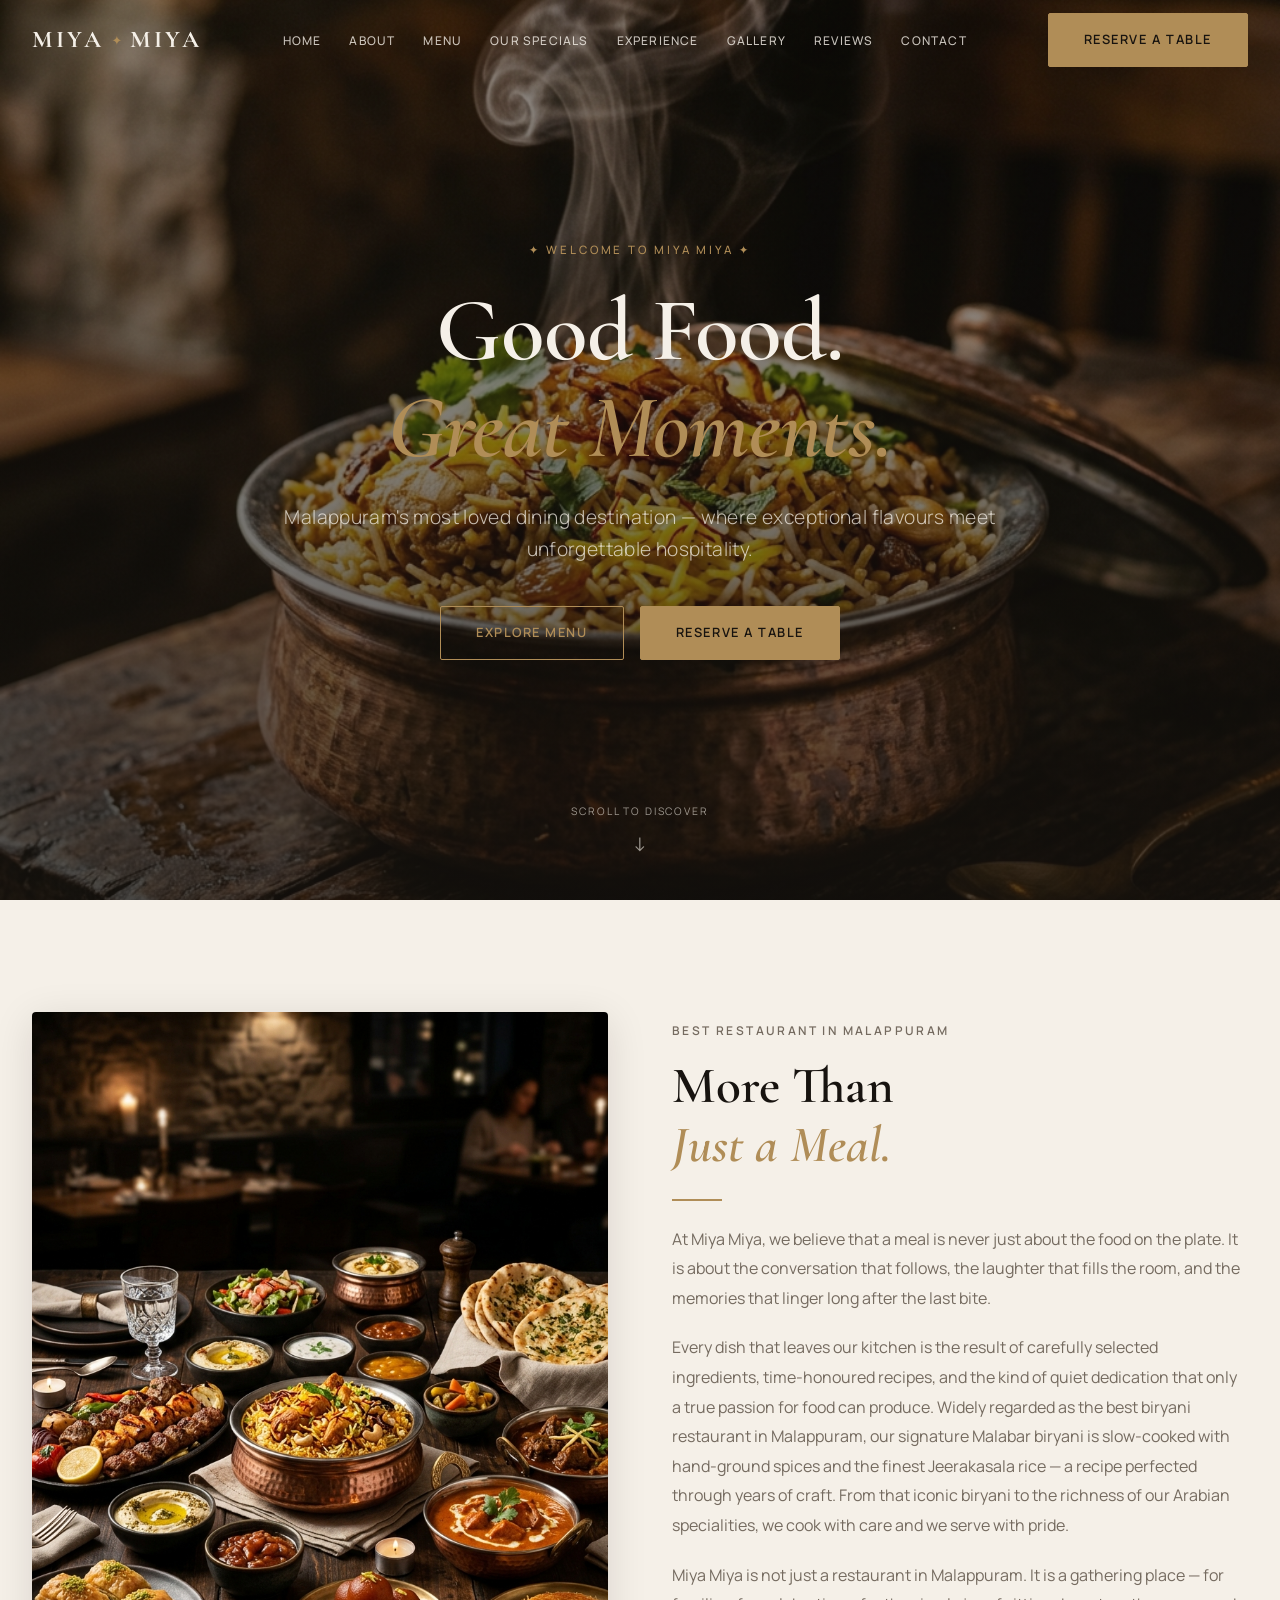
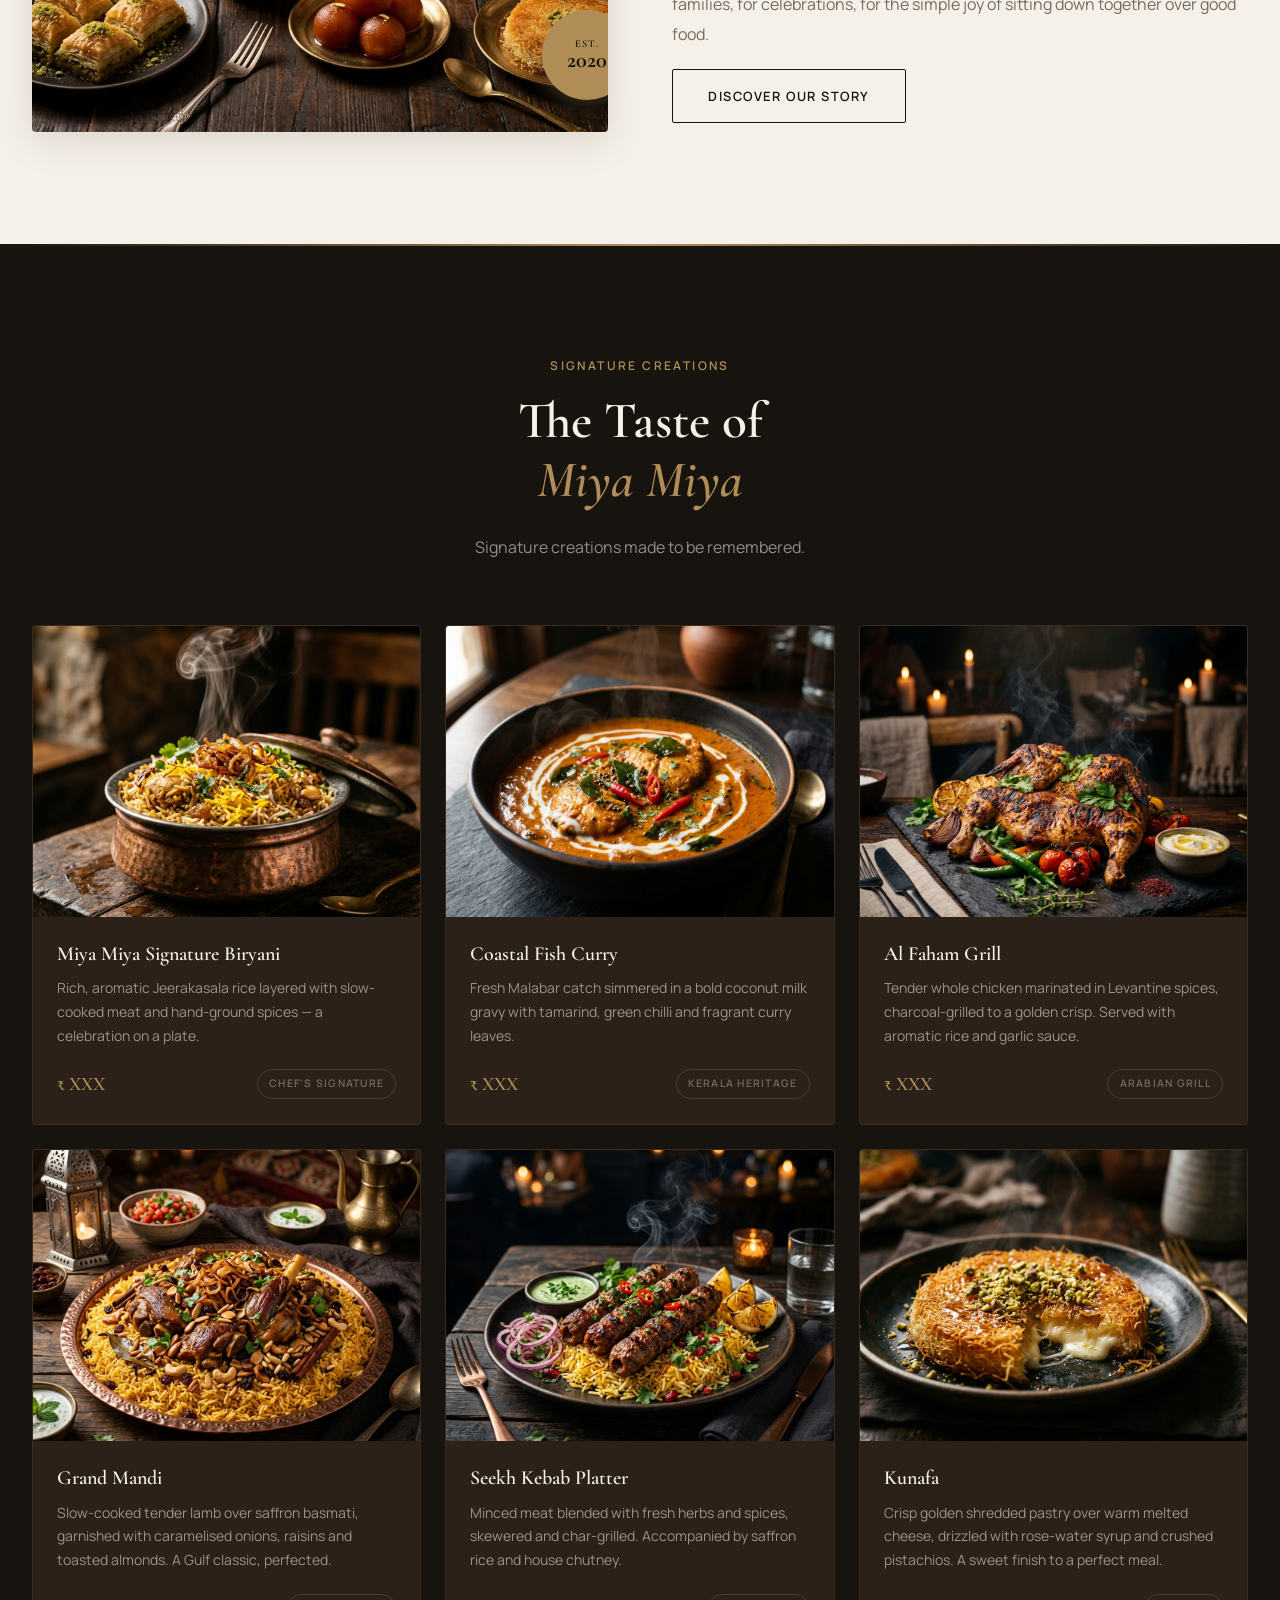
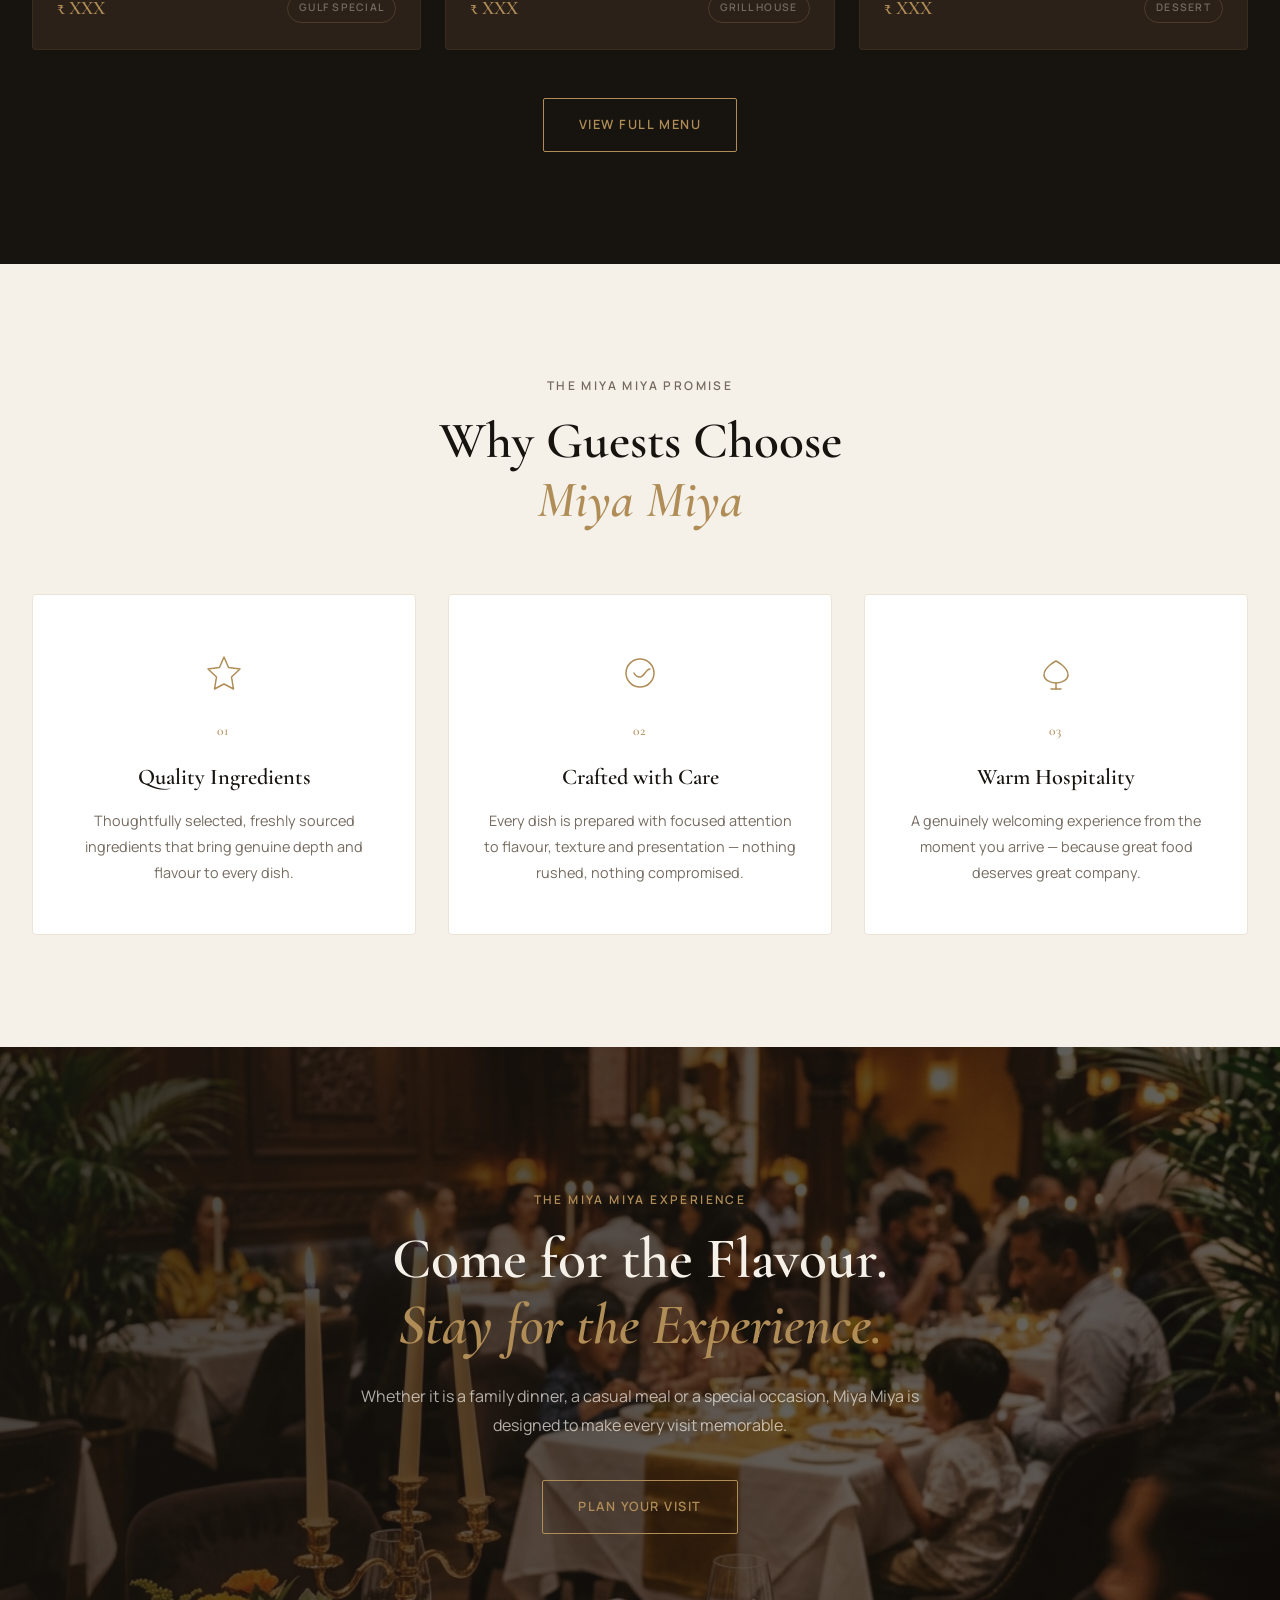
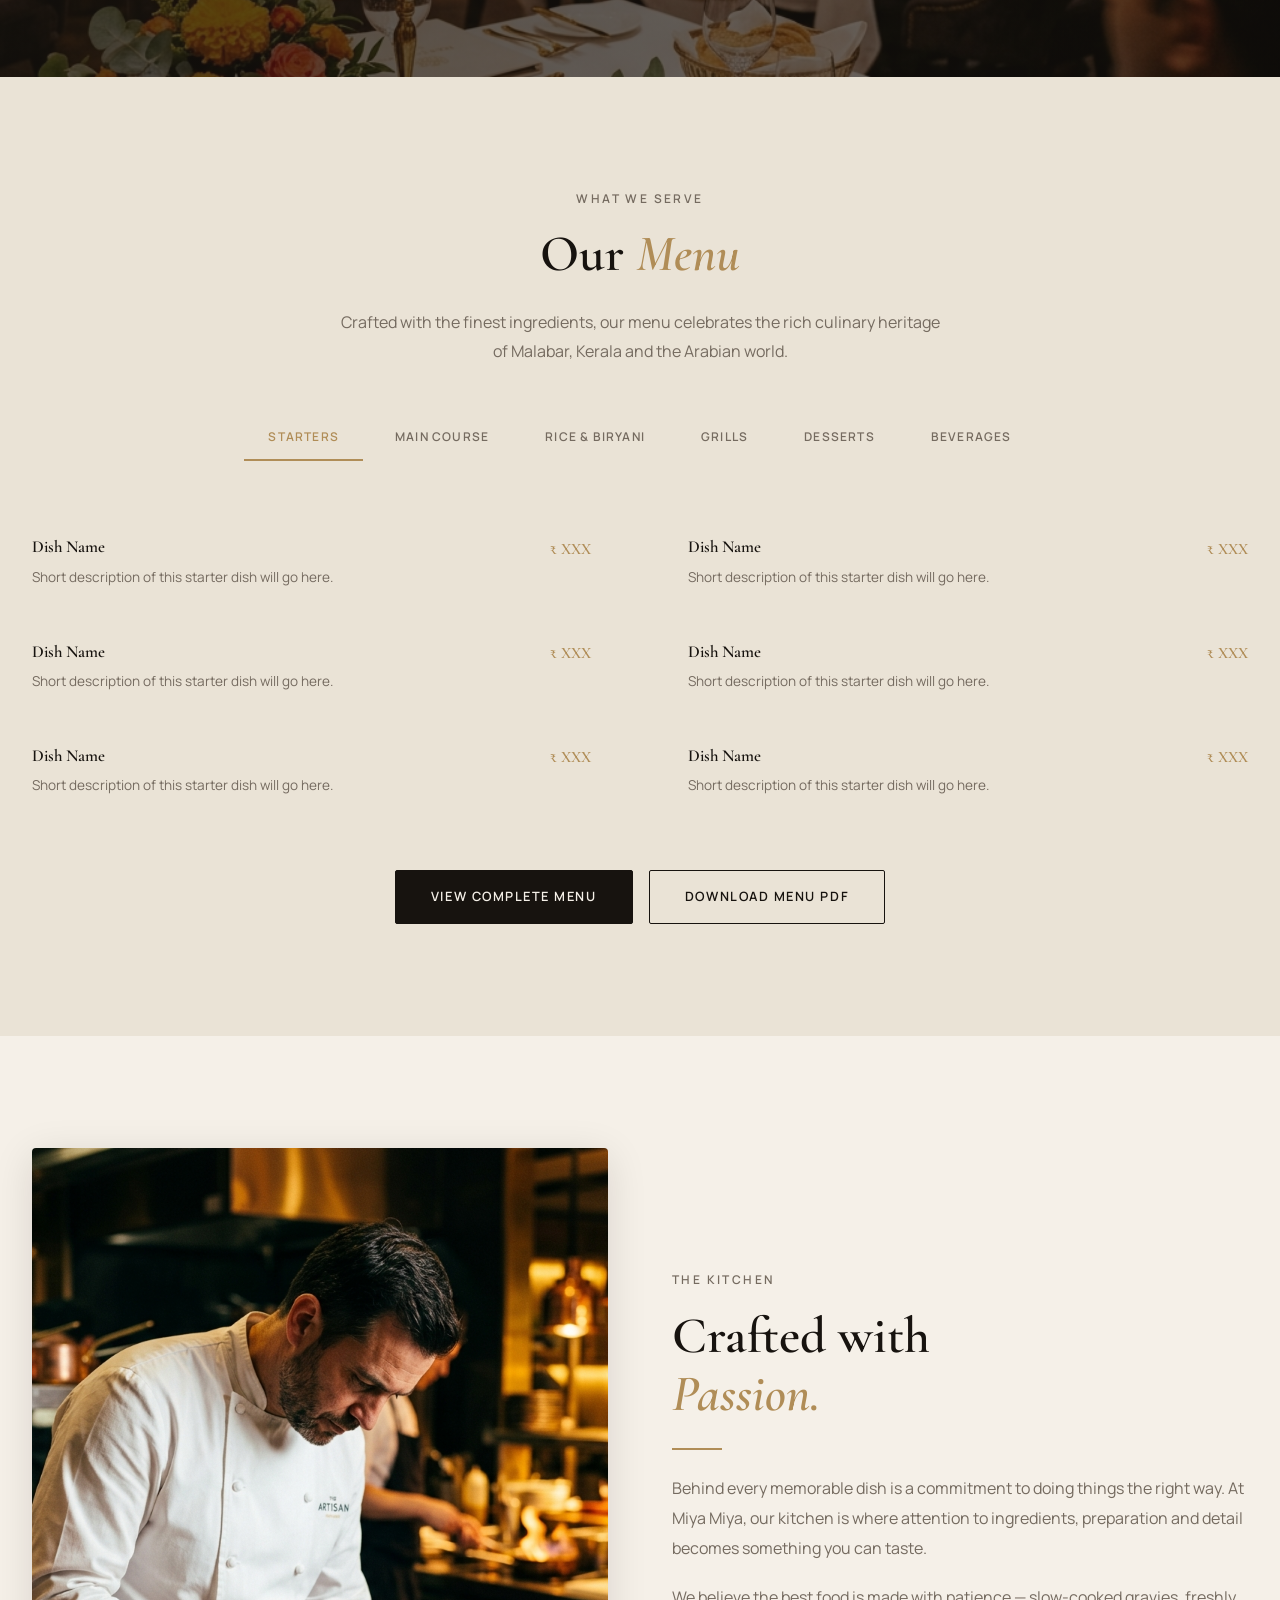
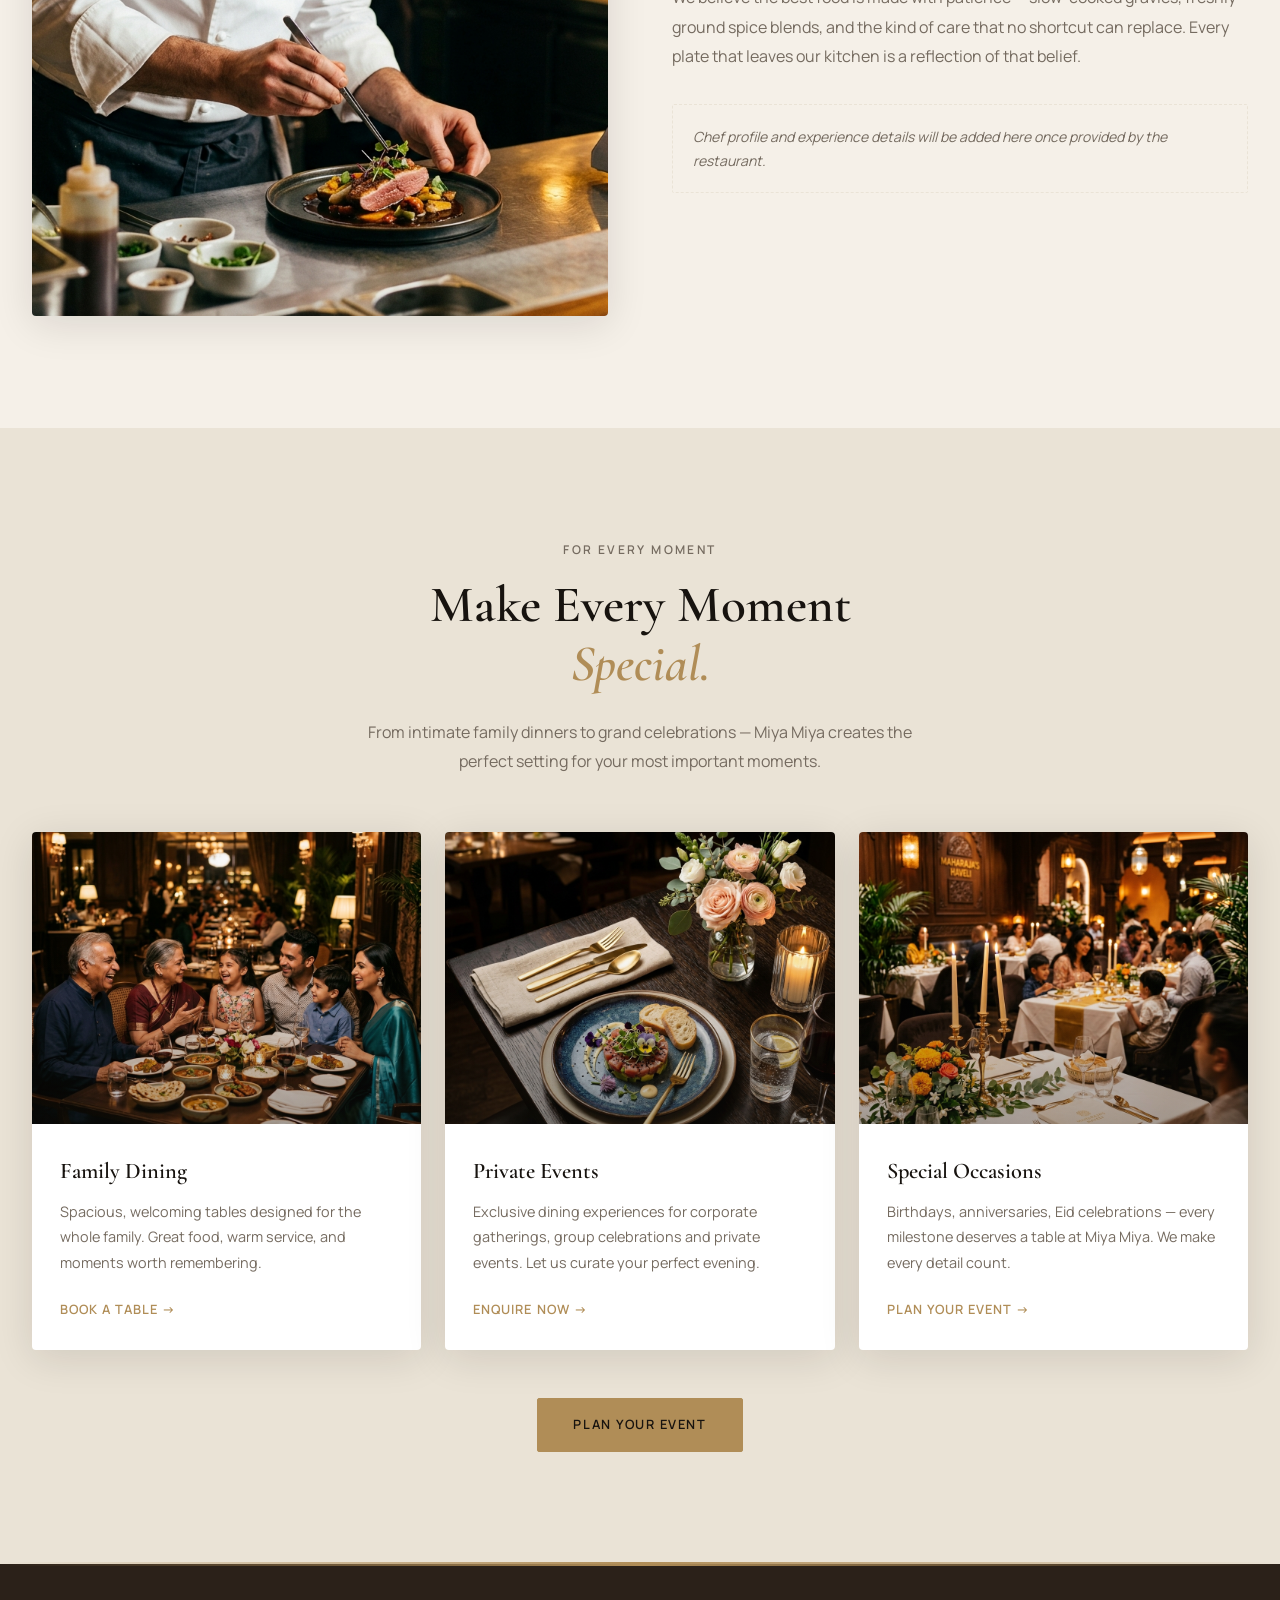
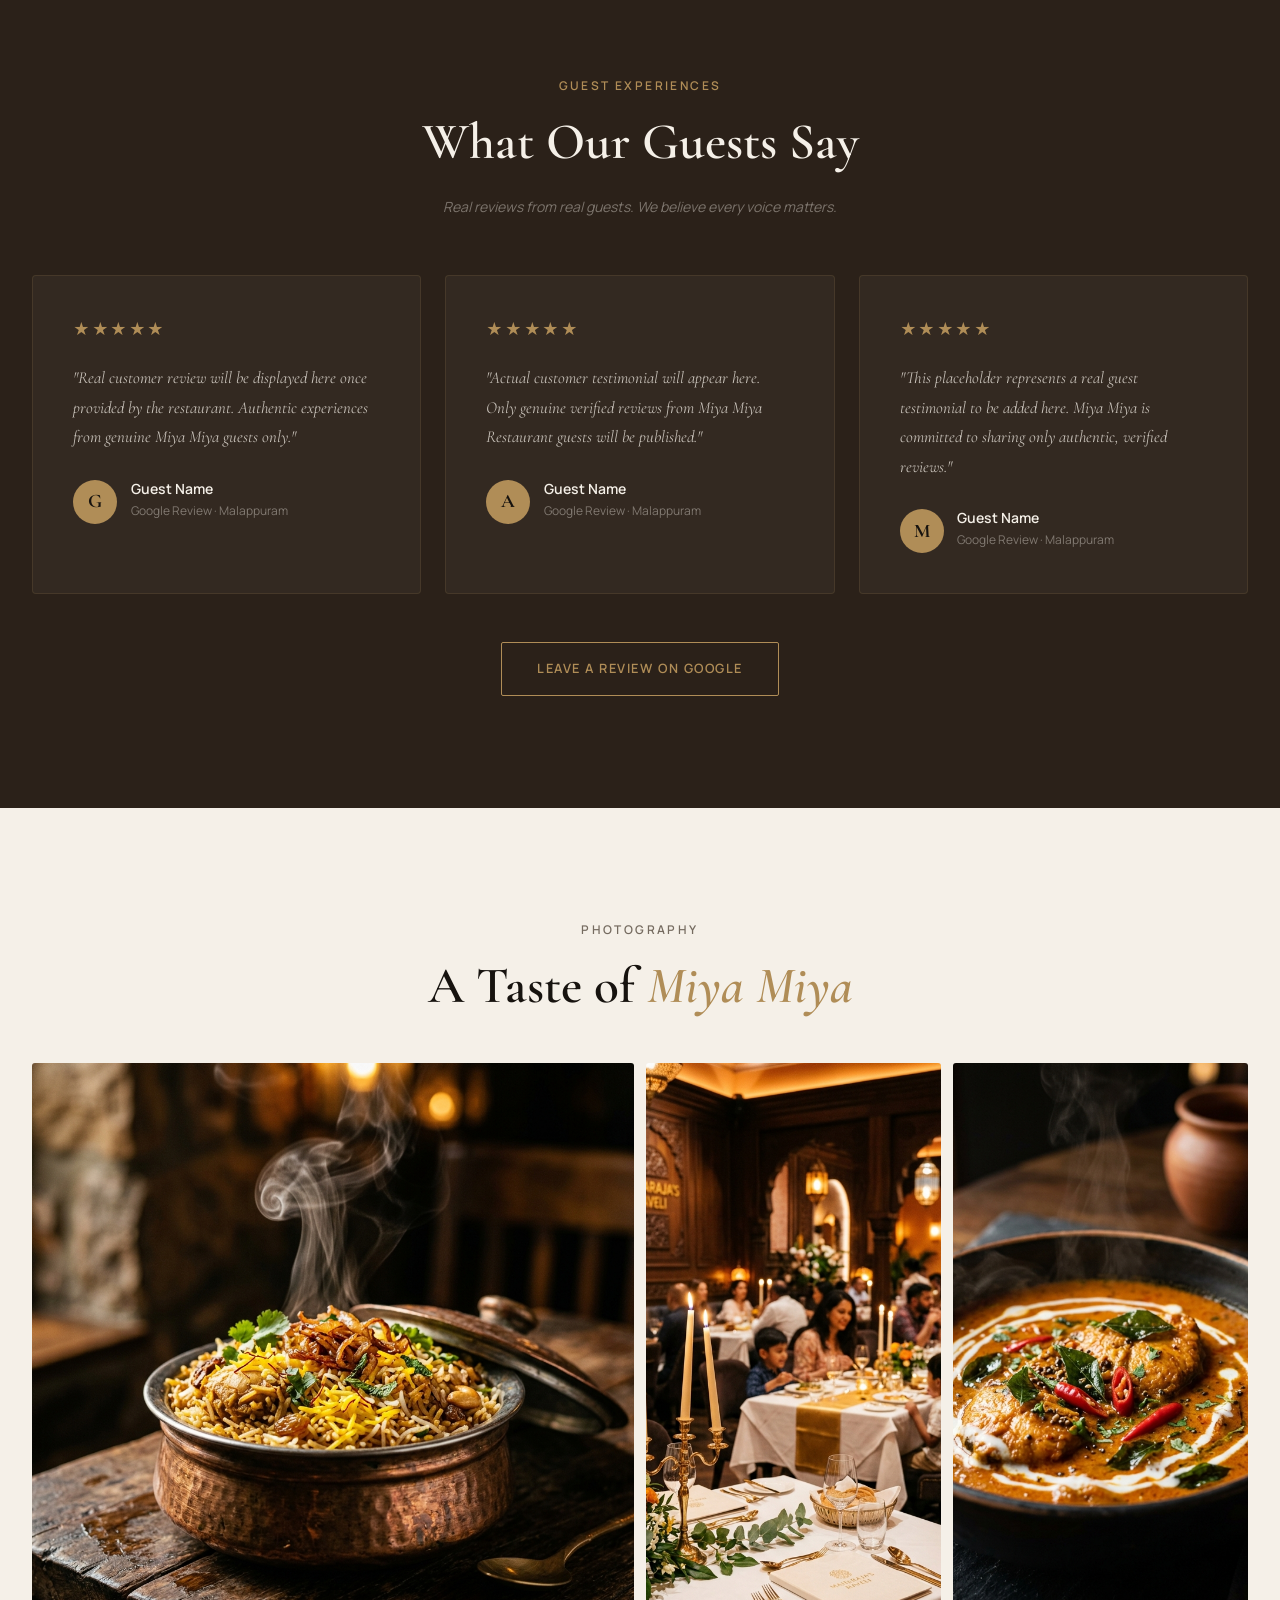
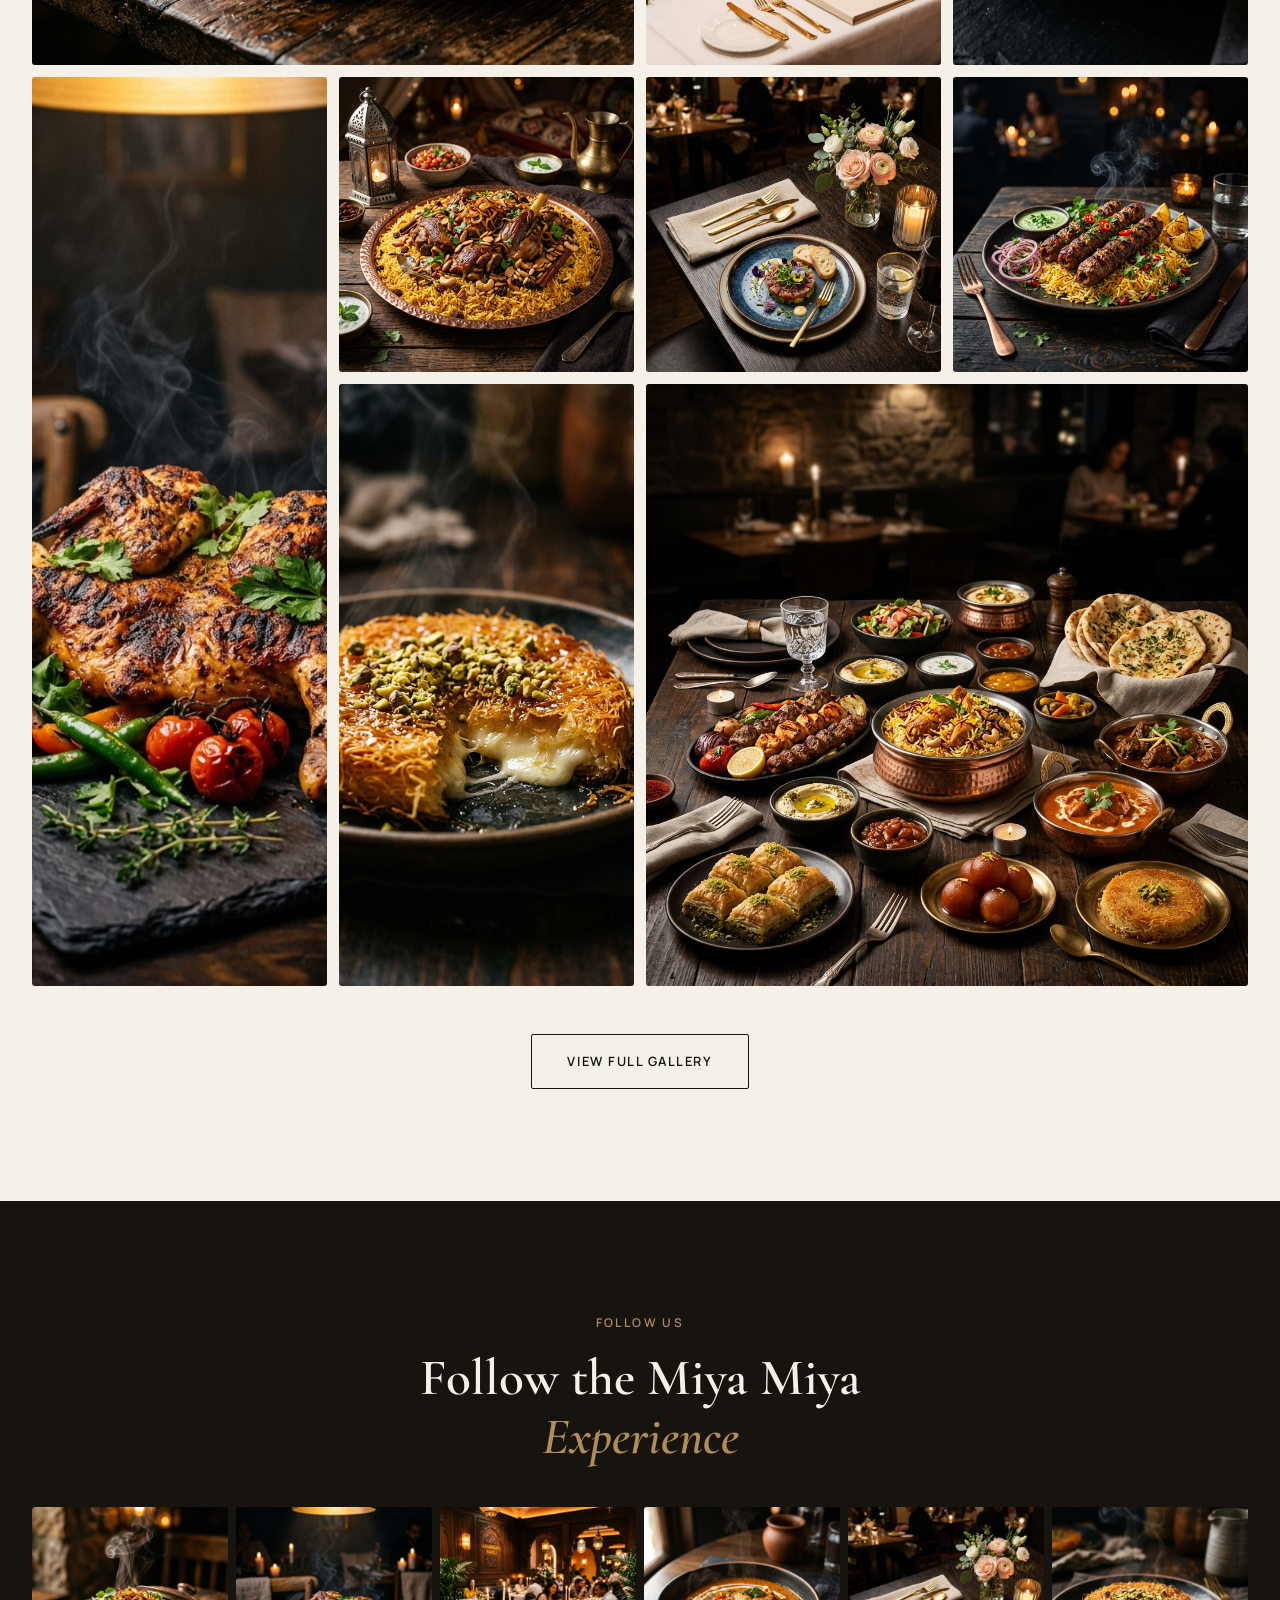
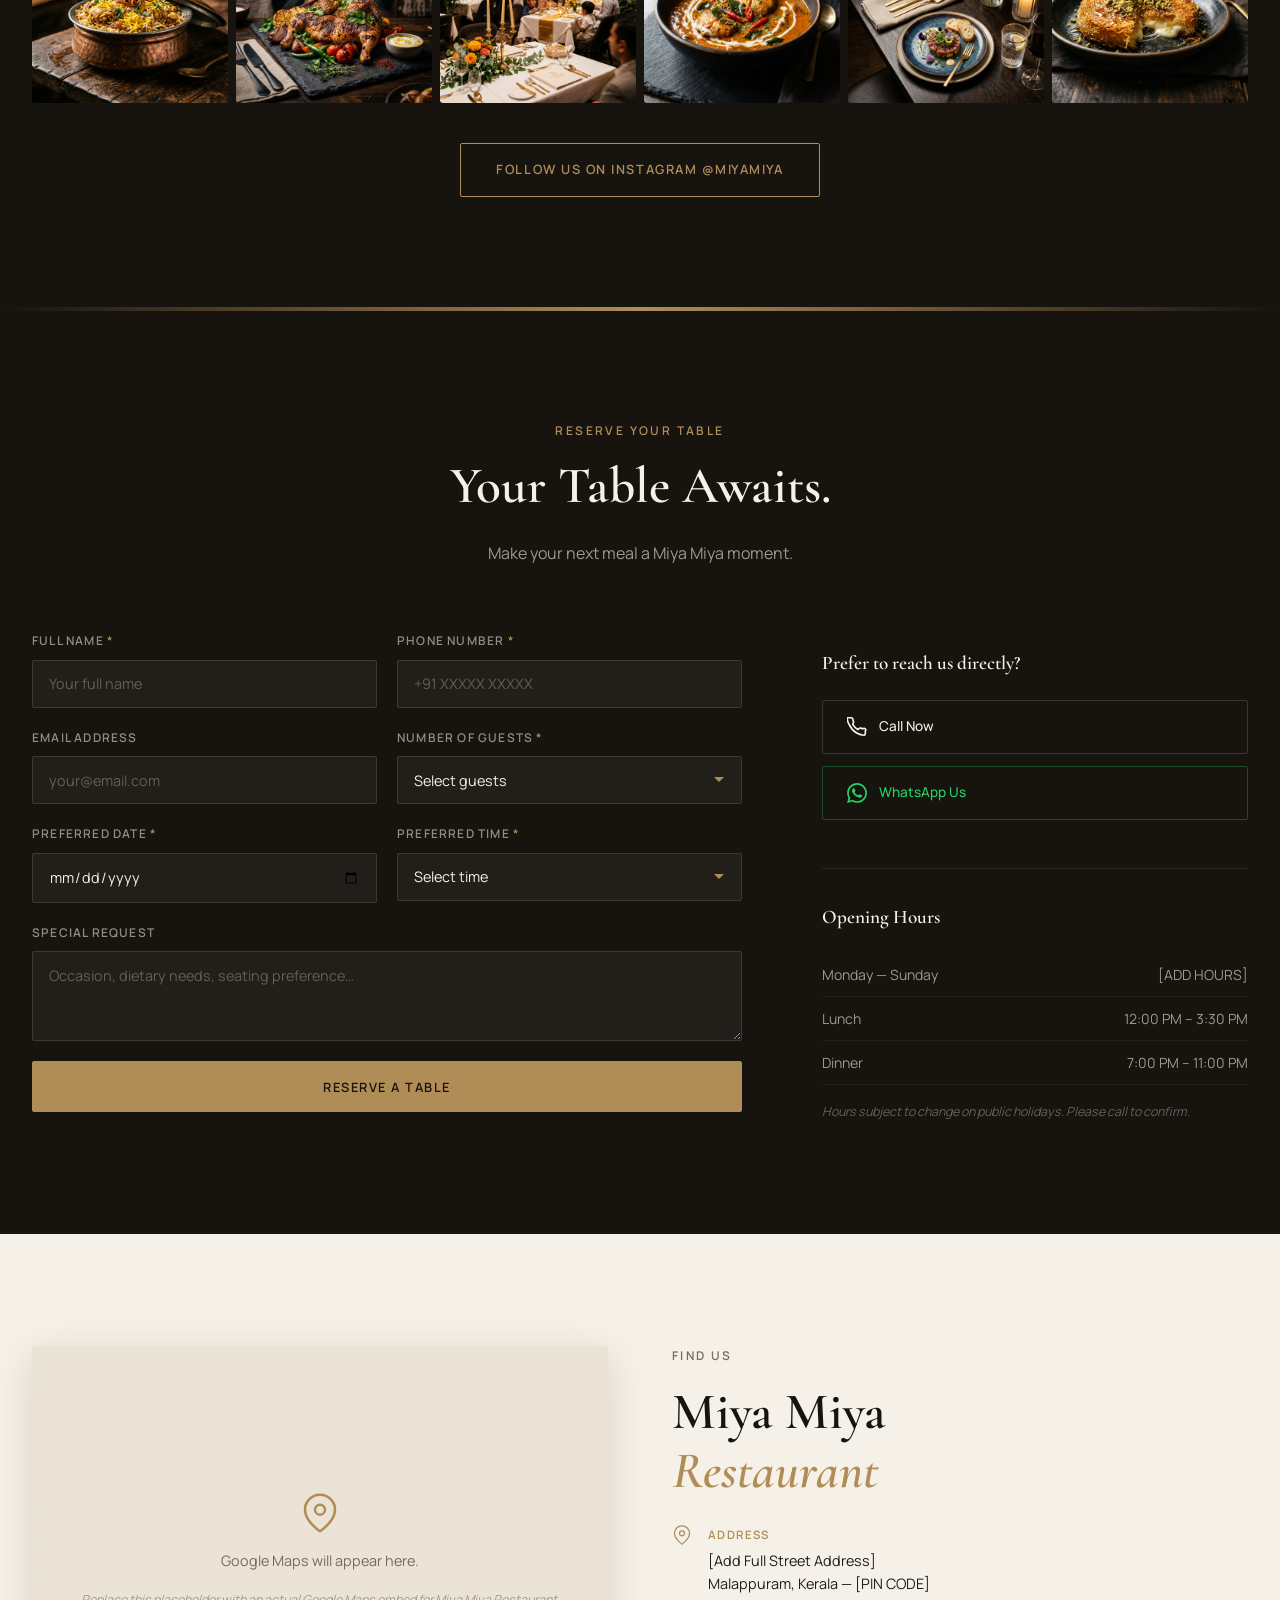
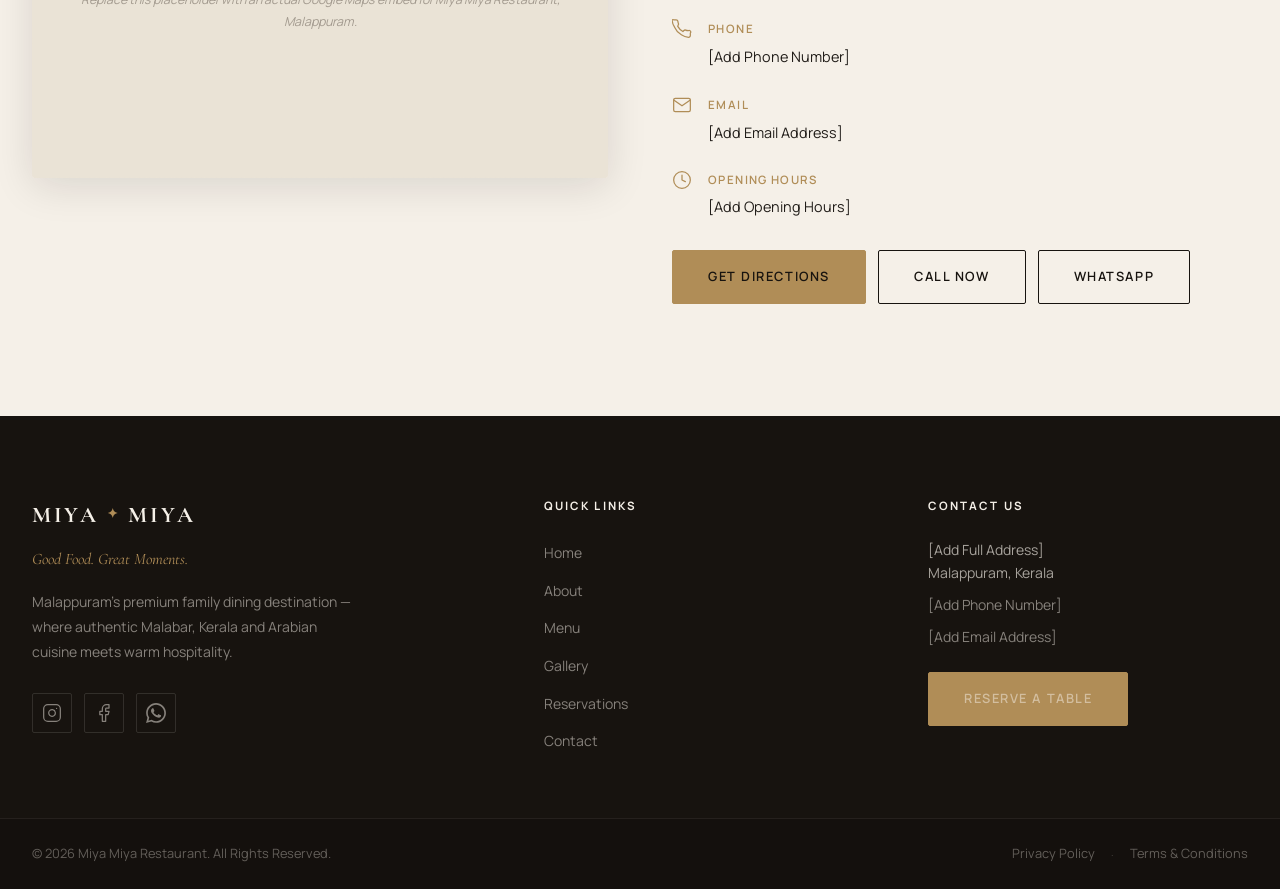
==== commit e644bb06: "Align Home and Menu page keywords with the defined SEO Keyword Strategy" ====
--- a/index.html
+++ b/index.html
@@ -8,7 +8,7 @@
   <!-- ======= PRIMARY SEO ======= -->
   <title>Miya Miya | Family Restaurant in Malappuram</title>
   <meta name="description" content="Enjoy delicious food and a memorable dining experience at Miya Miya, a family-friendly restaurant in Malappuram." />
-  <meta name="keywords" content="Miya Miya Restaurant, best restaurant in Malappuram, best restuarent in Malappuram, best restaurant Malappuram, top restaurant Malappuram, family restaurant Malappuram, restaurant in Malappuram, halal restaurant Malappuram, Kerala restaurant, Arabian food Malappuram, fine dining Malappuram, best food Malappuram" />
+  <meta name="keywords" content="Miya Miya restaurant, restaurant in Malappuram, family restaurant in Malappuram, best restaurant in Malappuram, family dining in Malappuram, restaurants in Malappuram, restaurant near me, Miya Miya menu, Miya Miya restaurant Malappuram" />
   <meta name="robots" content="index, follow" />
   <meta name="author" content="Miya Miya Restaurant" />
   <link rel="canonical" href="https://www.miyamiya.in/" />
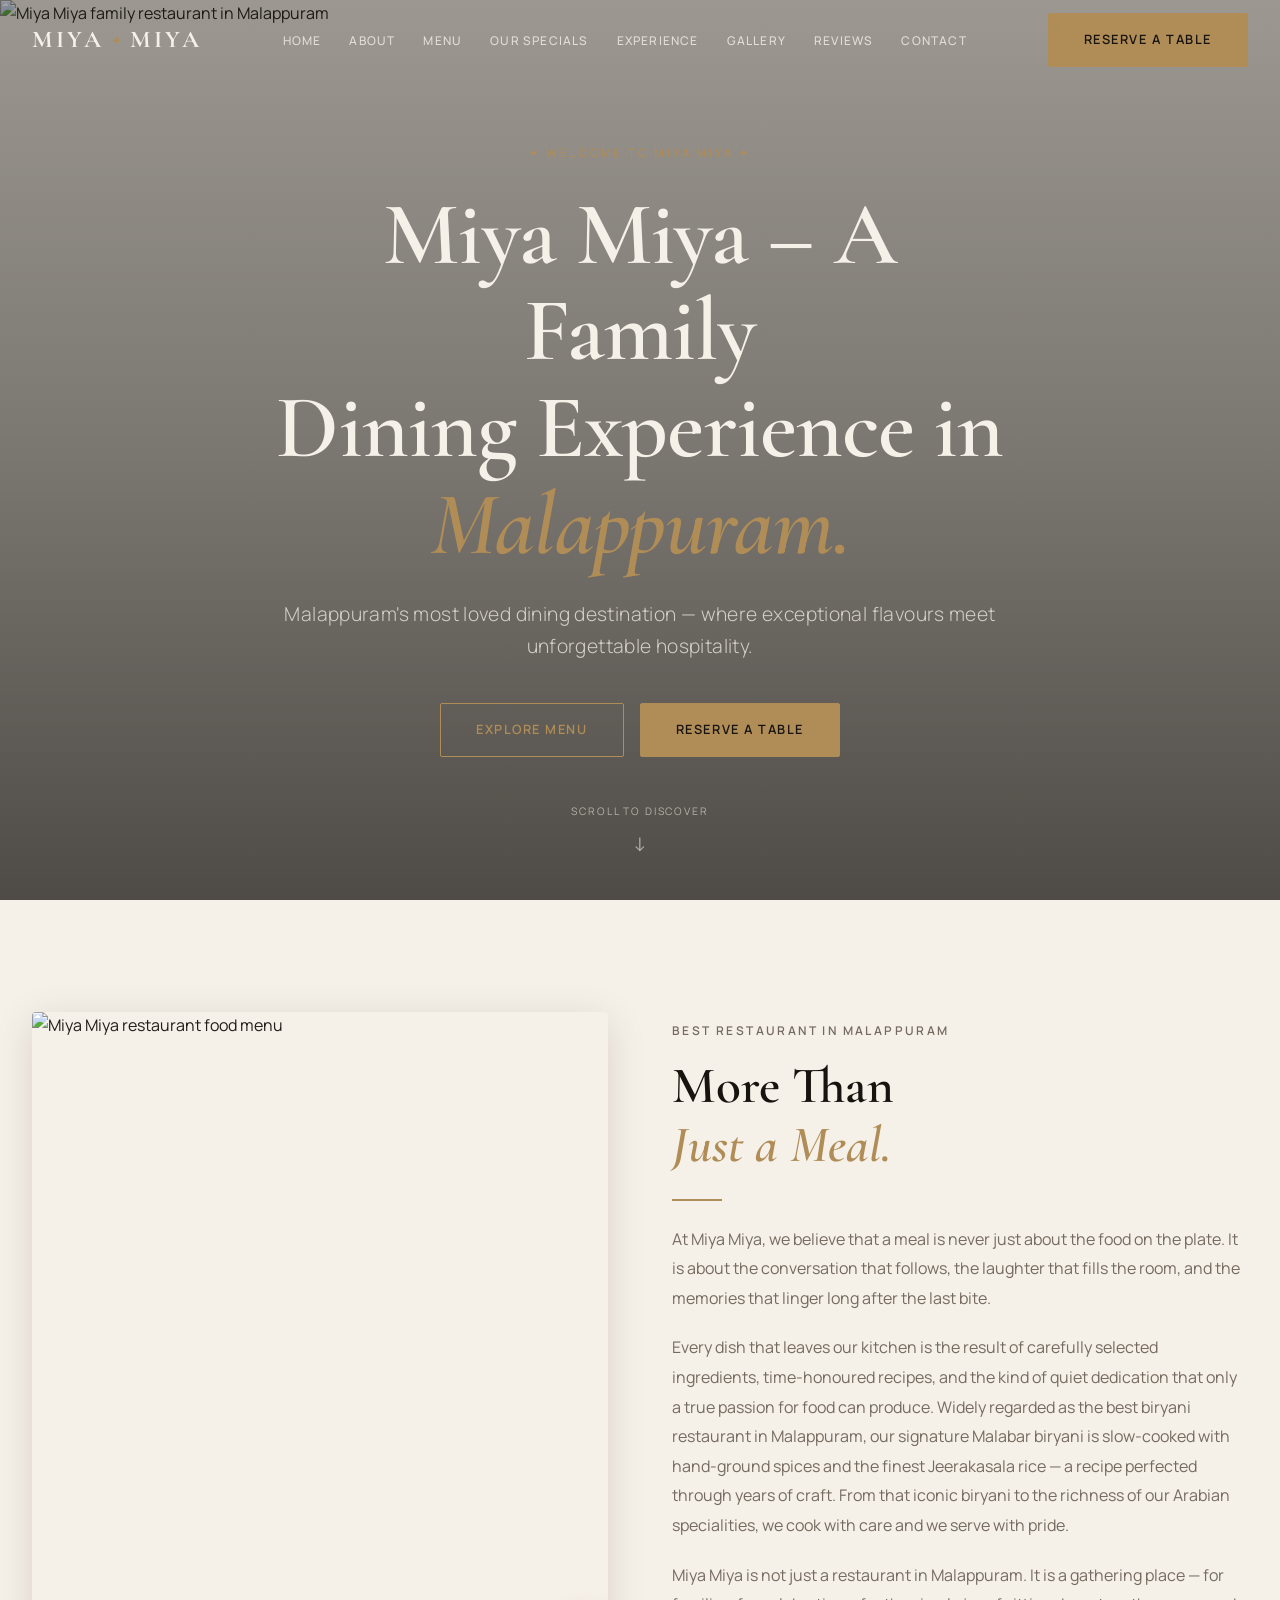
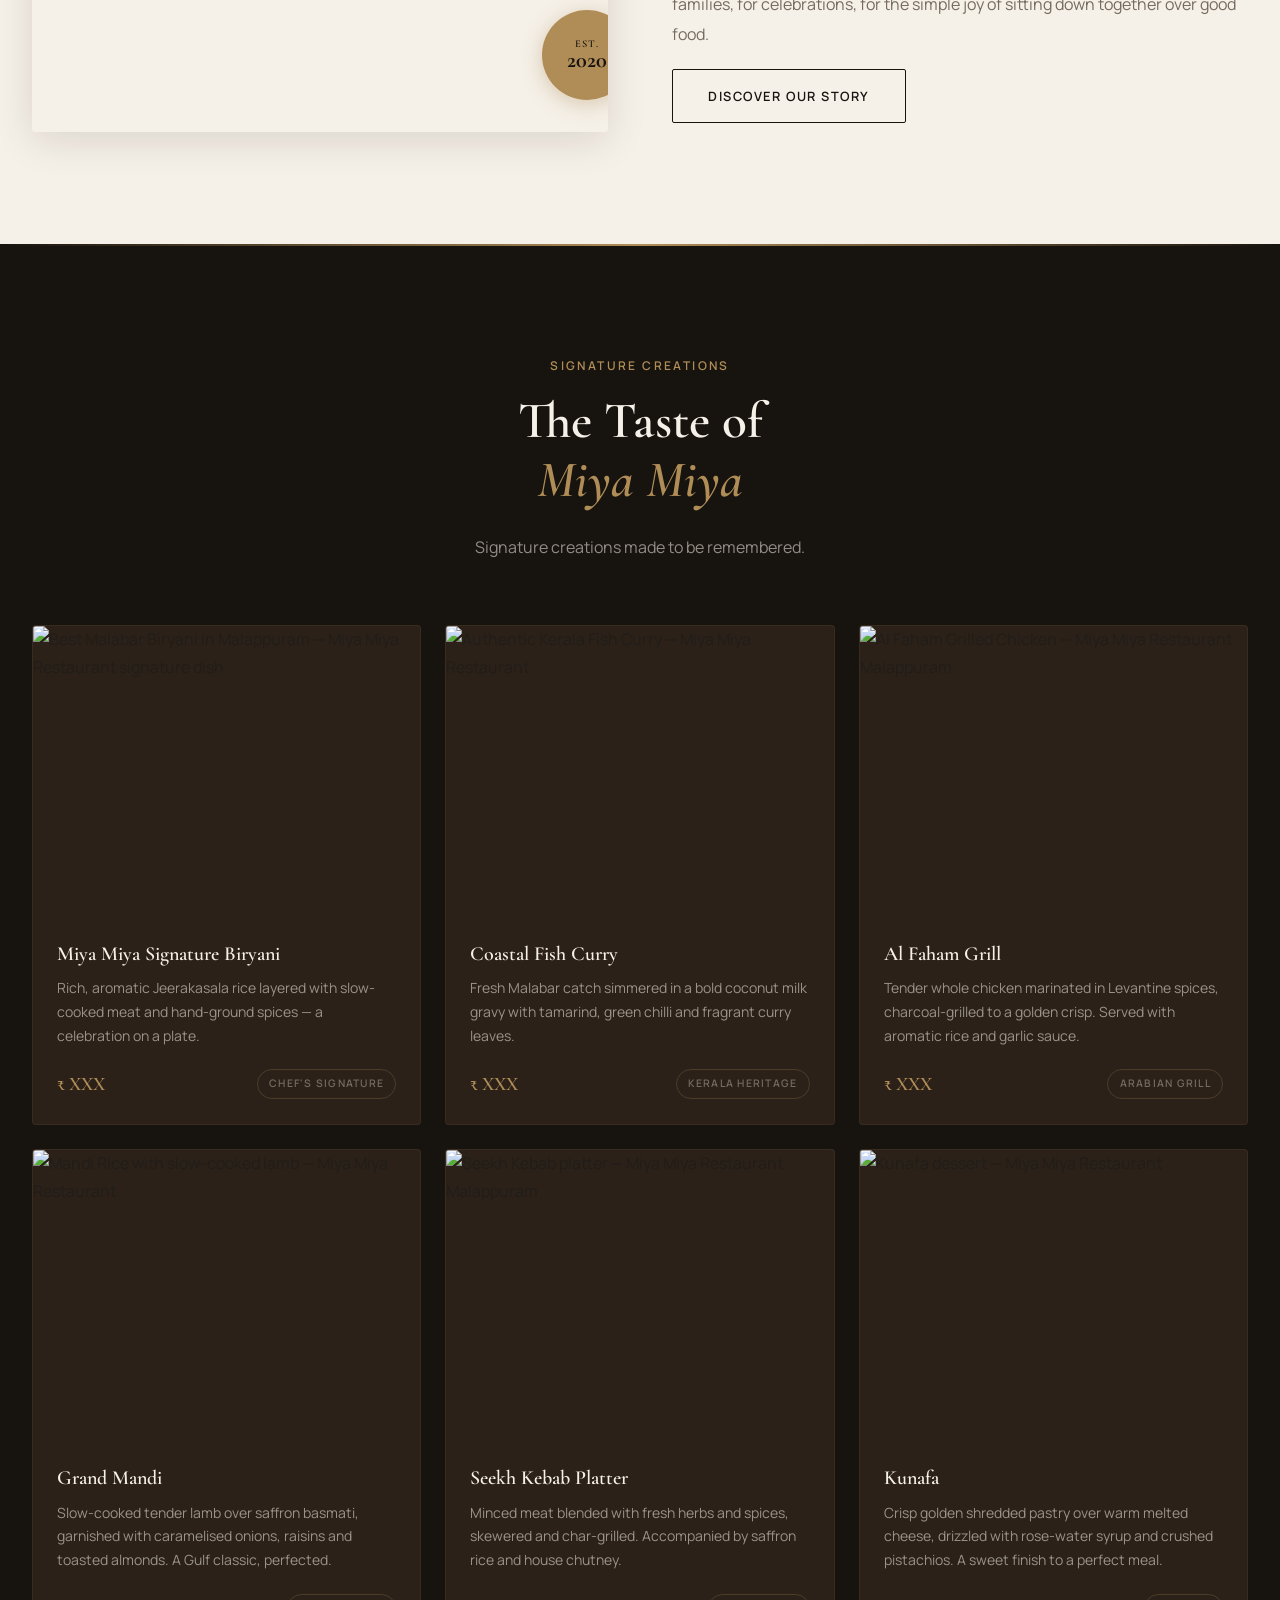
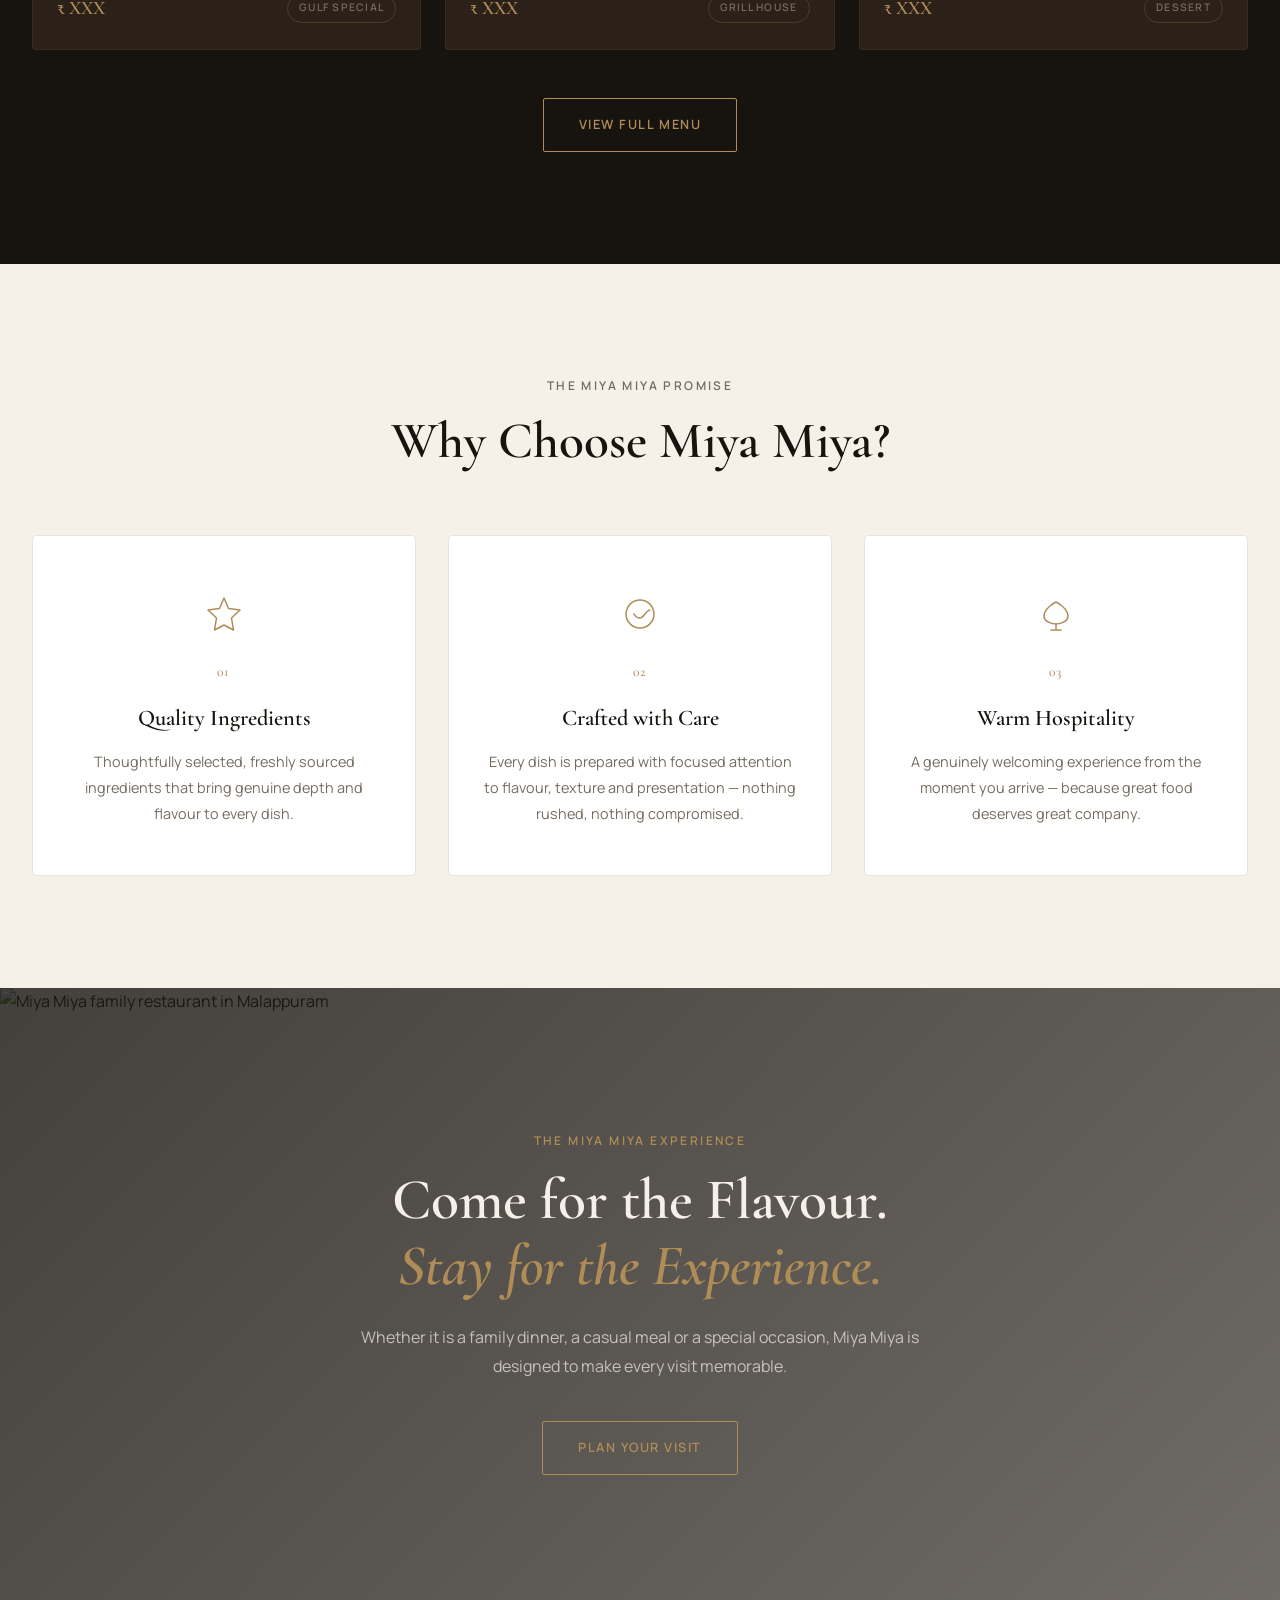
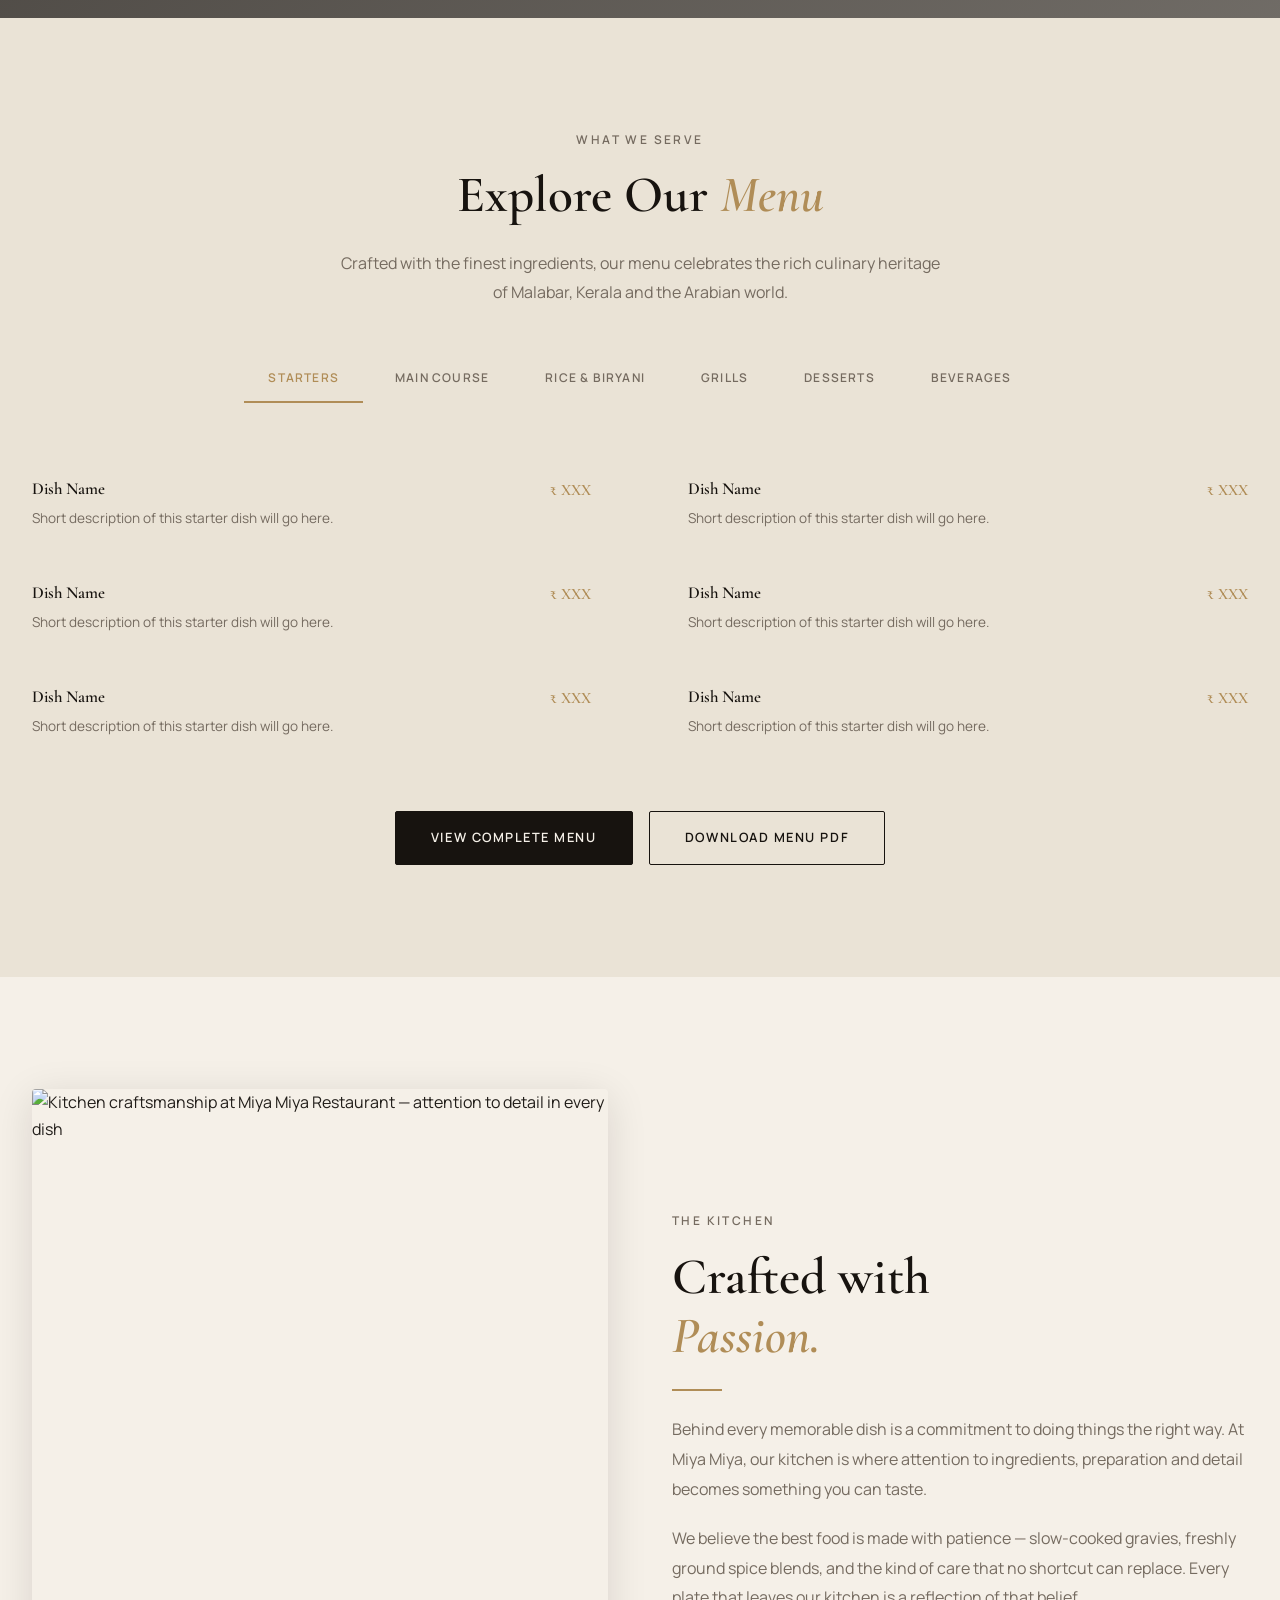
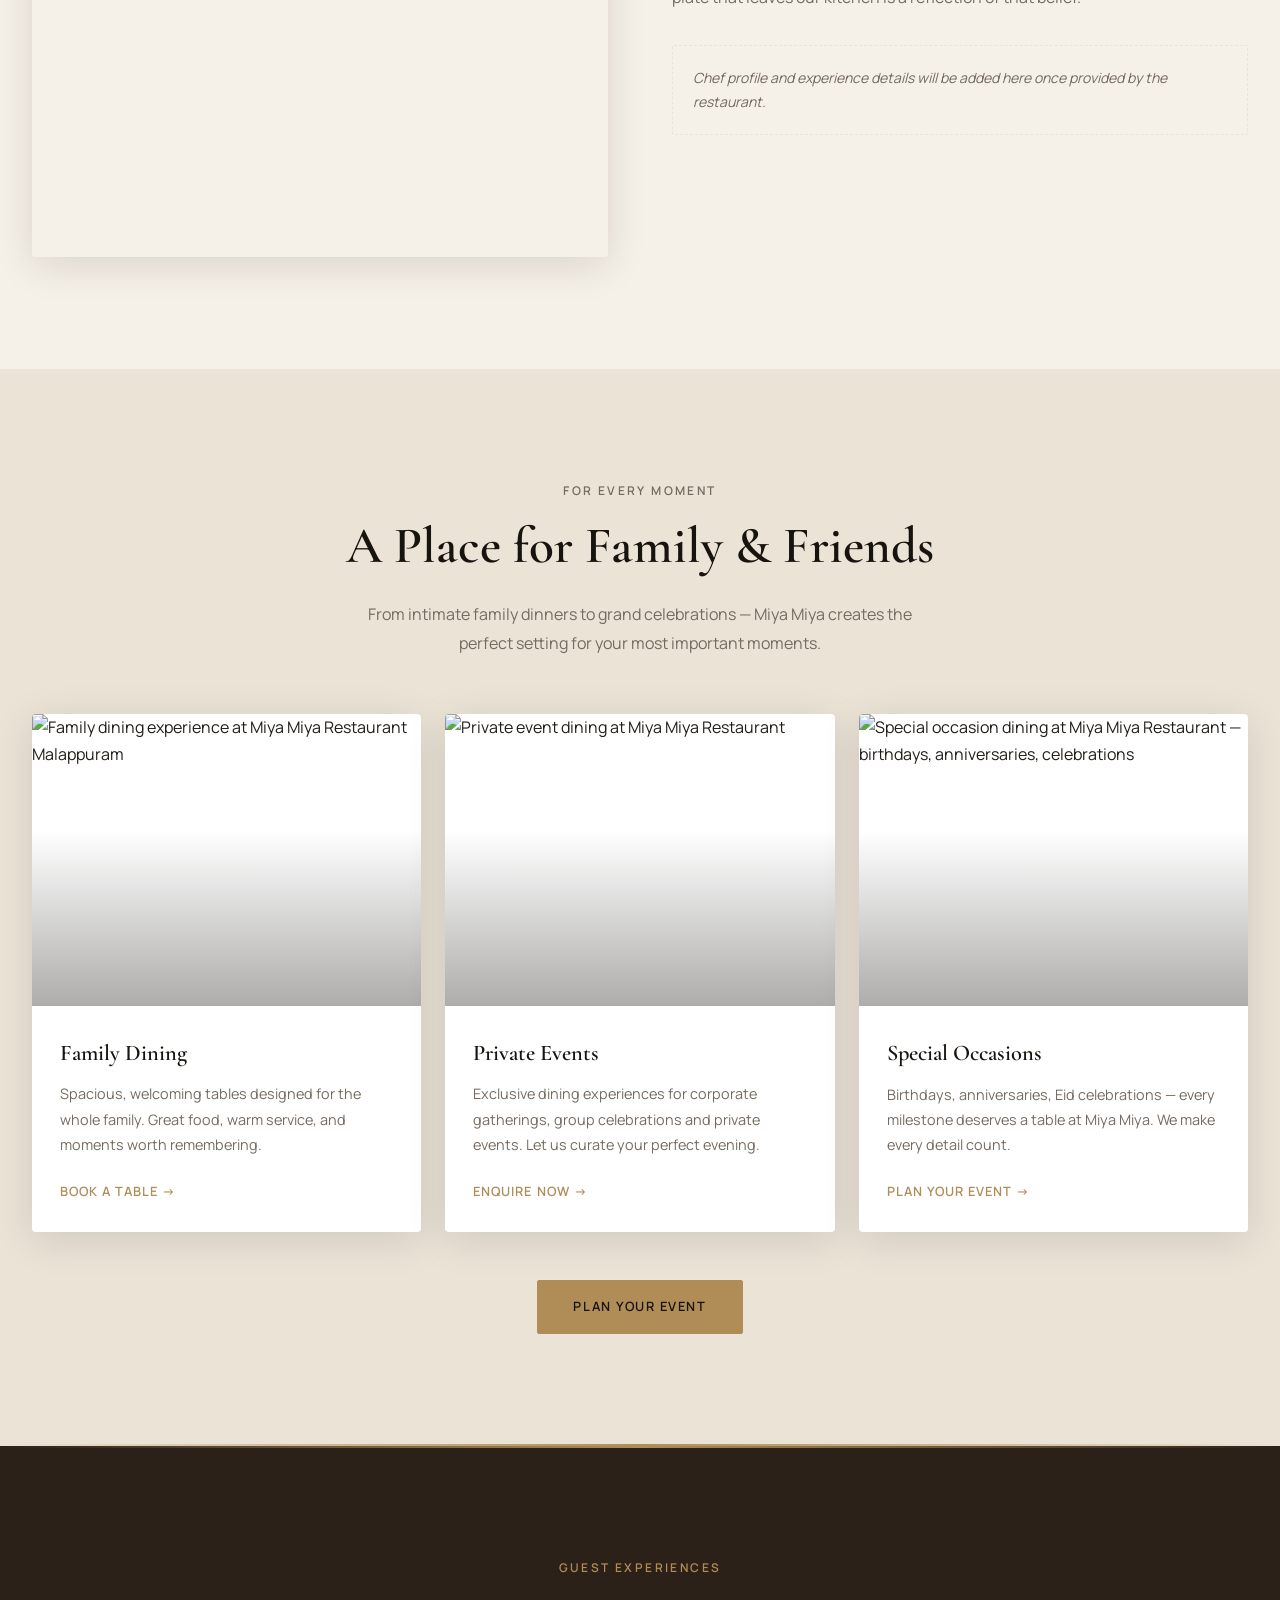
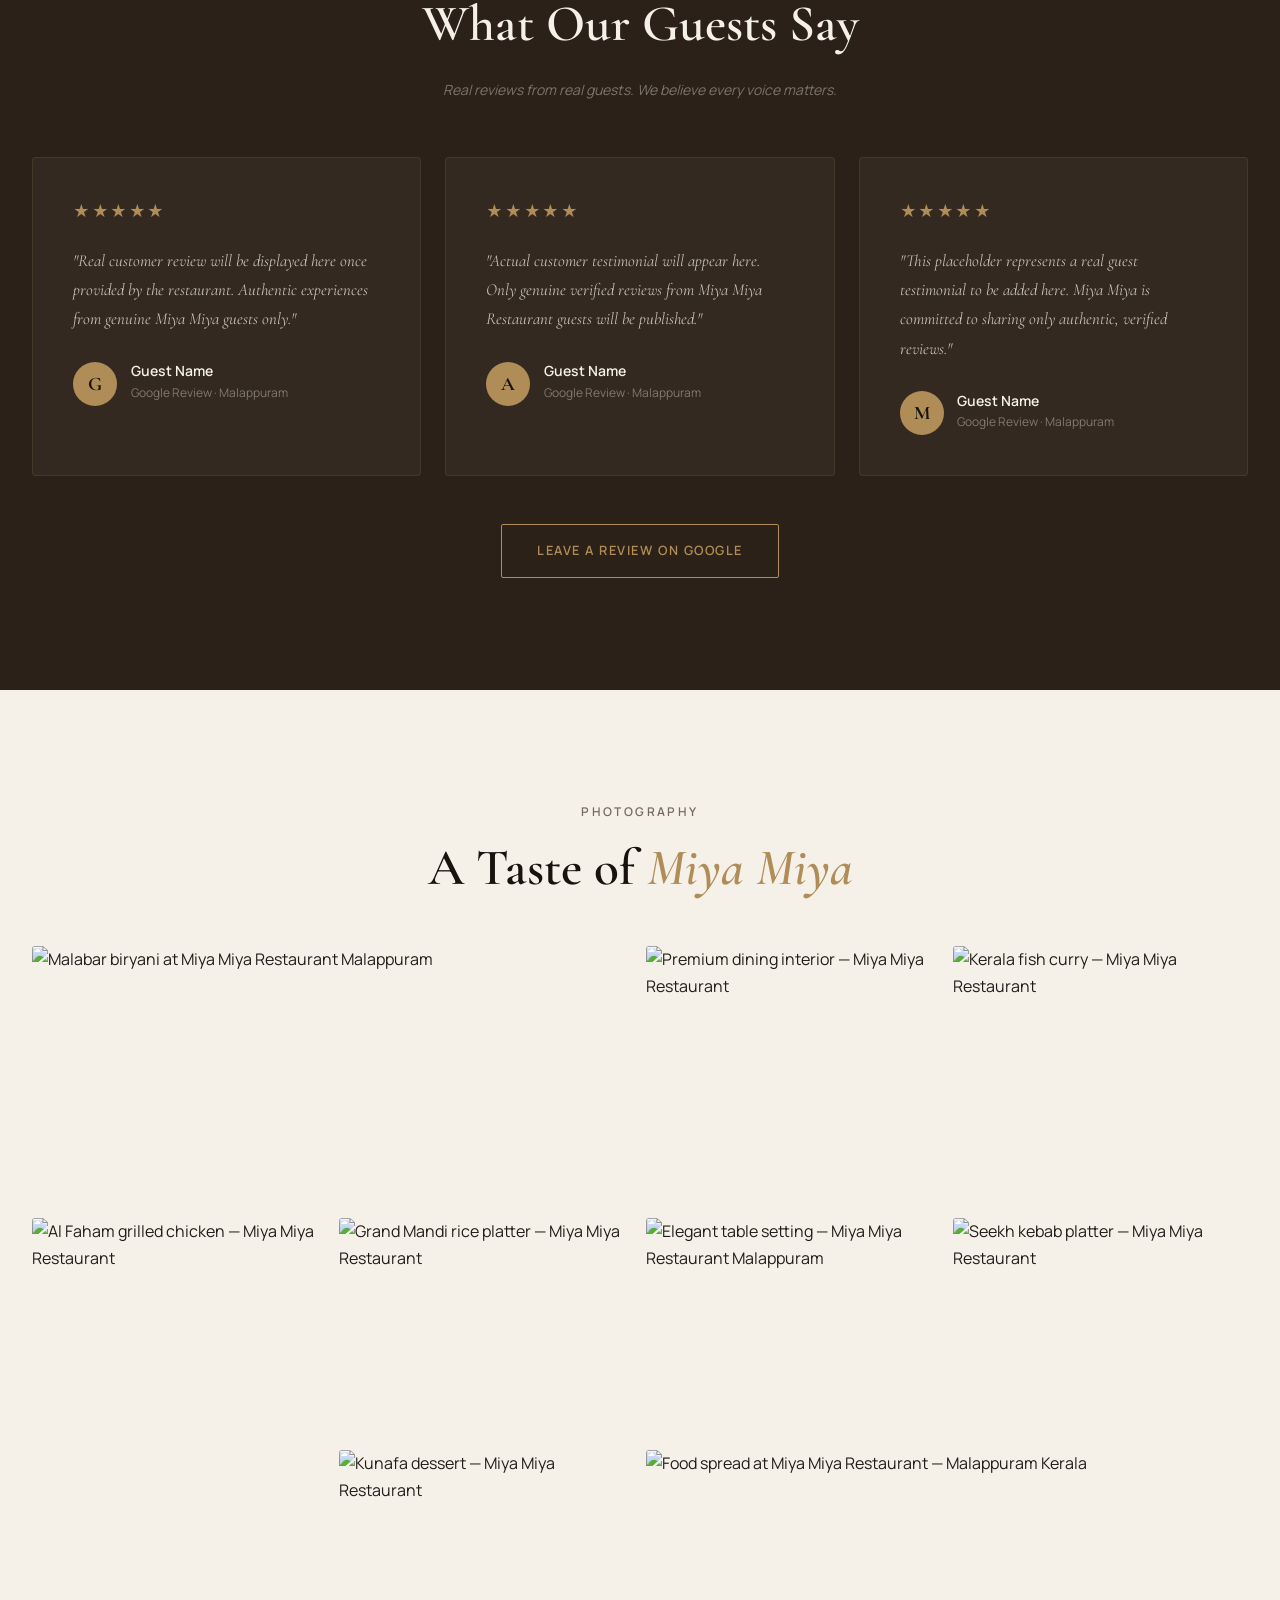
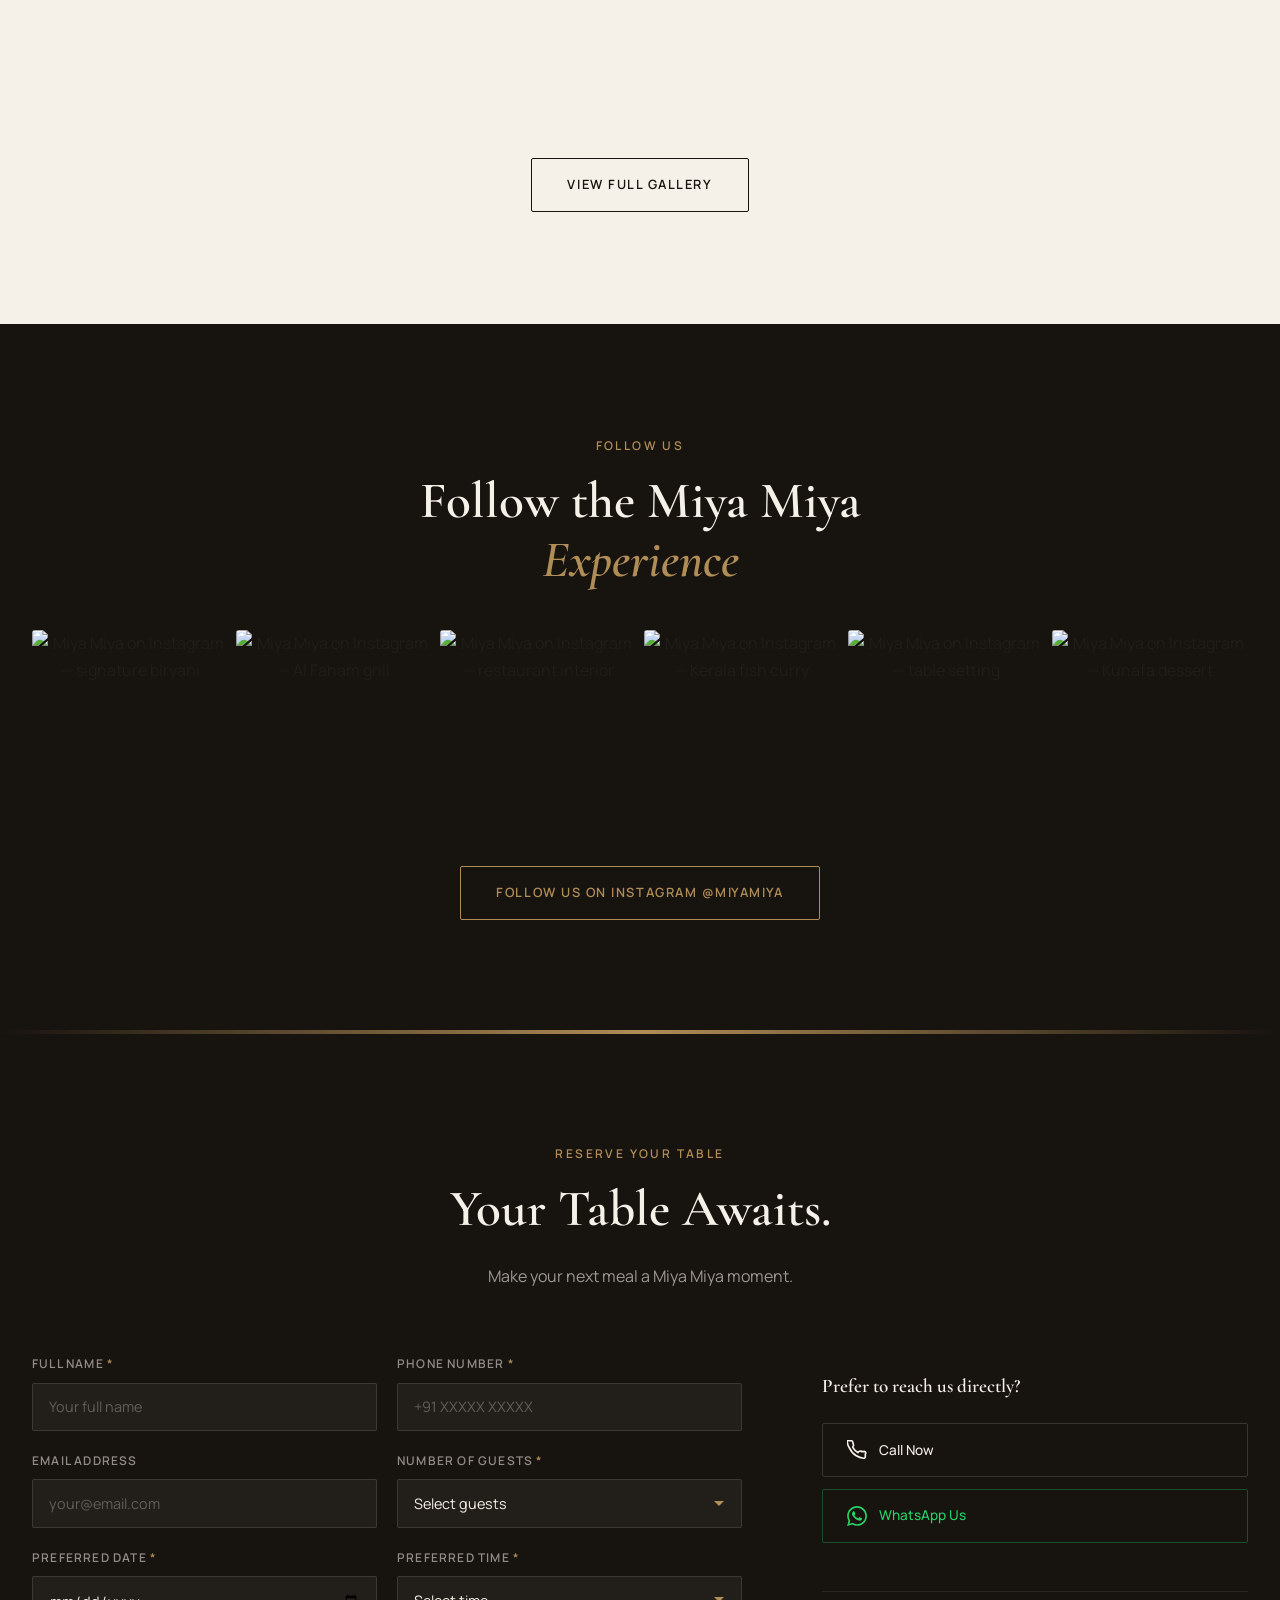
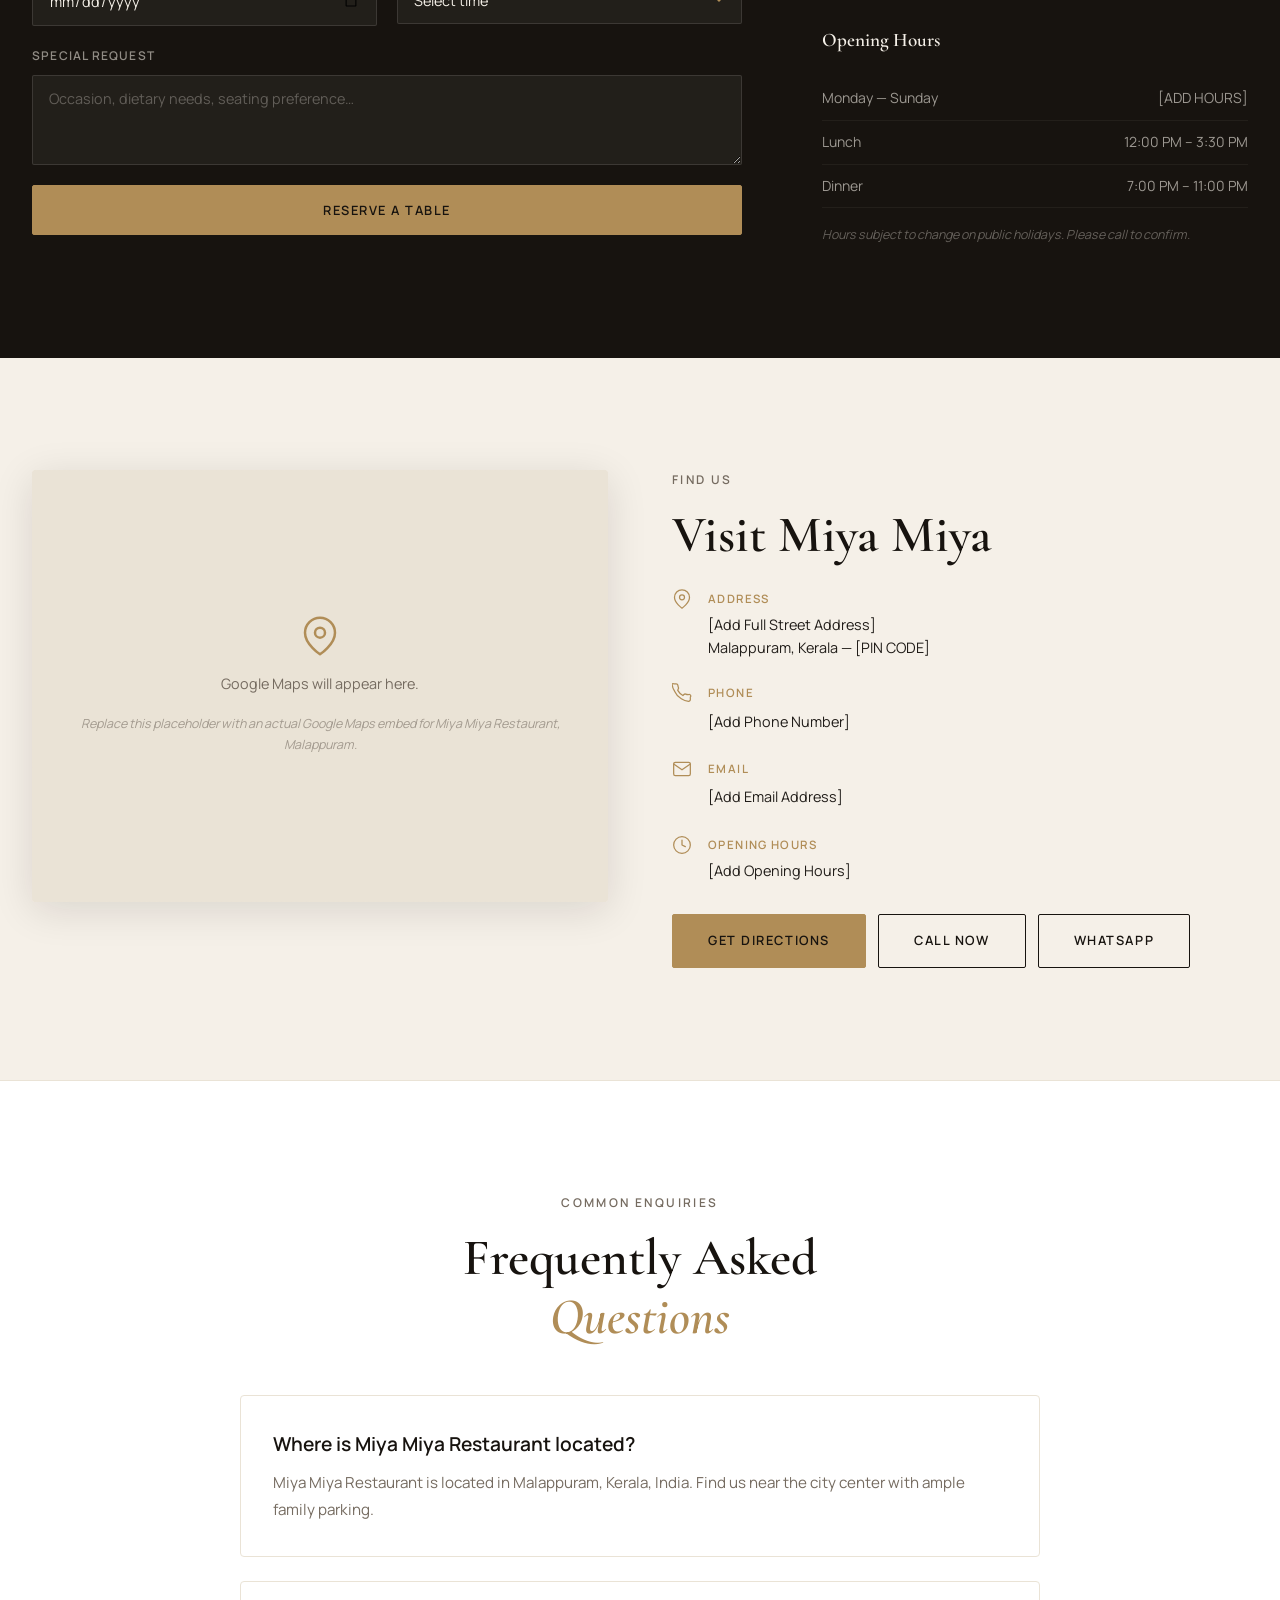
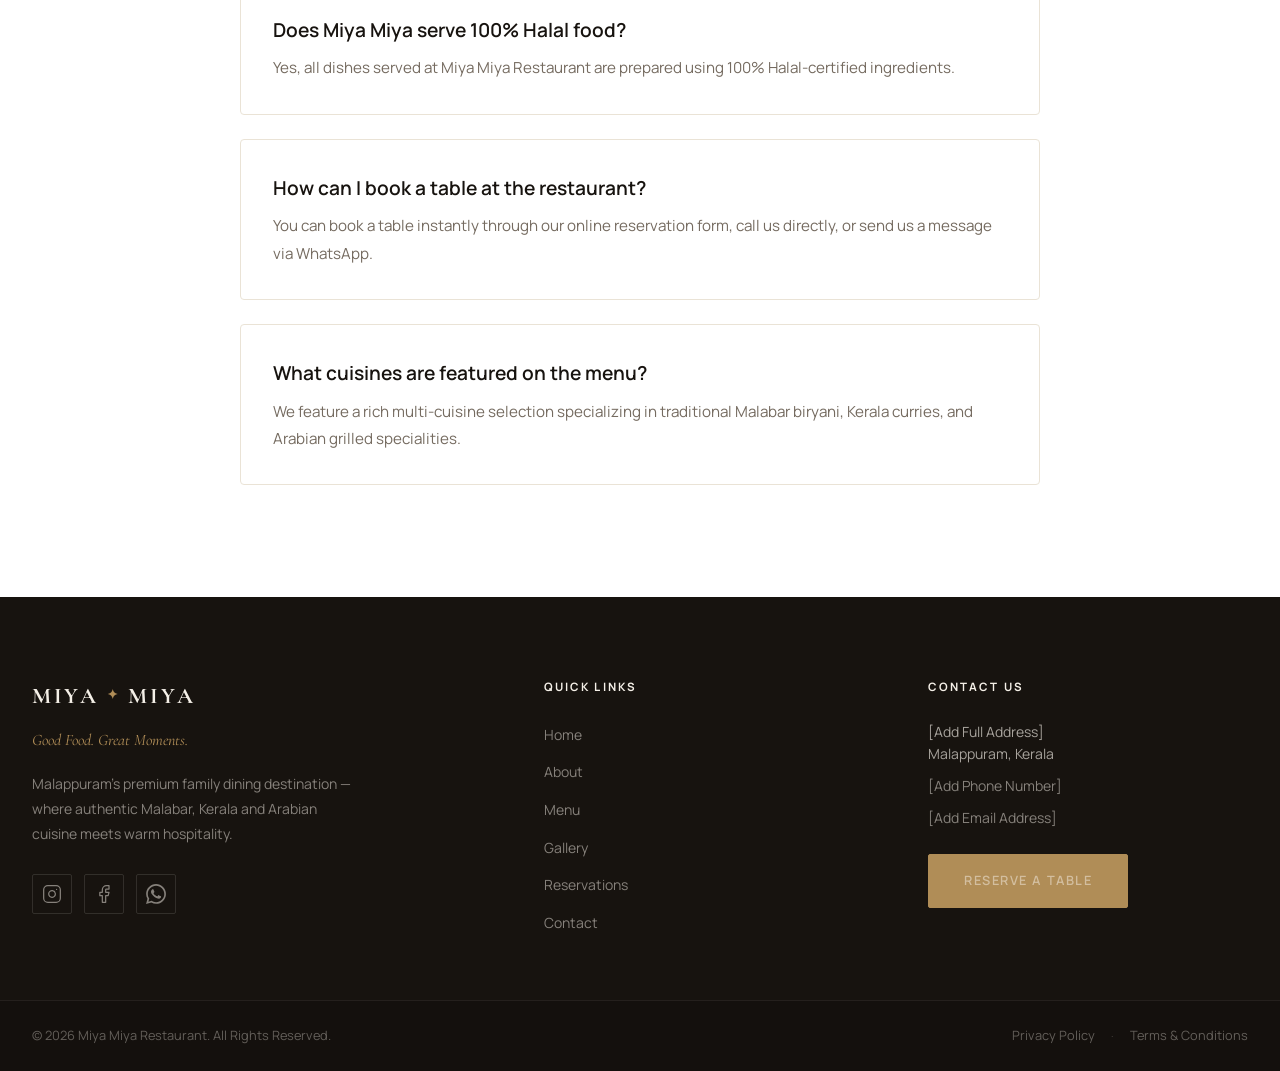
==== commit d549c148: "Optimize Home page headings, visible FAQ section, image SEO file names and target alt tags" ====
--- a/index.html
+++ b/index.html
@@ -178,8 +178,8 @@
   <section id="home" class="hero" aria-label="Miya Miya — Best Restaurant in Malappuram, Kerala">
     <div class="hero-media">
       <img
-        src="assets/hero_biryani.png"
-        alt="Signature Malabar Biryani at Miya Miya Restaurant Malappuram"
+        src="assets/miya-miya-restaurant-malappuram-biryani.png"
+        alt="Miya Miya family restaurant in Malappuram"
         class="hero-bg-img"
         fetchpriority="high"
       />
@@ -189,8 +189,8 @@
     <div class="hero-content">
       <p class="hero-eyebrow reveal-up">✦ Welcome to Miya Miya ✦</p>
       <h1 class="hero-headline reveal-up delay-1">
-        Good Food.<br />
-        <em>Great Moments.</em>
+        Miya Miya &ndash; A Family<br />
+        Dining Experience in <em>Malappuram.</em>
       </h1>
       <p class="hero-sub reveal-up delay-2">
         Malappuram's most loved dining destination — where exceptional flavours meet unforgettable hospitality.
@@ -218,8 +218,8 @@
       <div class="about-image-col reveal-left">
         <div class="about-img-frame">
           <img
-            src="assets/about_food_story.png"
-            alt="Authentic food spread at Miya Miya Restaurant — Malabar, Kerala and Arabian cuisine"
+            src="assets/miya-miya-food-spread-malappuram.png"
+            alt="Miya Miya restaurant food menu"
             loading="lazy"
           />
           <div class="about-img-badge">
@@ -264,7 +264,7 @@
         <article class="dish-card reveal-up delay-1" aria-label="Signature Biryani — Best Biryani in Malappuram">
           <div class="dish-card-img-wrap">
             <img
-              src="assets/hero_biryani.png"
+              src="assets/miya-miya-restaurant-malappuram-biryani.png"
               alt="Best Malabar Biryani in Malappuram — Miya Miya Restaurant signature dish"
               loading="lazy"
             />
@@ -282,7 +282,7 @@
         <article class="dish-card reveal-up delay-2" aria-label="Kerala Fish Curry">
           <div class="dish-card-img-wrap">
             <img
-              src="assets/dish_fish_curry.png"
+              src="assets/miya-miya-restaurant-fish-curry.png"
               alt="Authentic Kerala Fish Curry — Miya Miya Restaurant"
               loading="lazy"
             />
@@ -300,7 +300,7 @@
         <article class="dish-card reveal-up delay-3" aria-label="Al Faham Grilled Chicken">
           <div class="dish-card-img-wrap">
             <img
-              src="assets/dish_grilled_chicken.png"
+              src="assets/miya-miya-restaurant-grilled-chicken.png"
               alt="Al Faham Grilled Chicken — Miya Miya Restaurant Malappuram"
               loading="lazy"
             />
@@ -318,7 +318,7 @@
         <article class="dish-card reveal-up delay-1" aria-label="Mandi Rice">
           <div class="dish-card-img-wrap">
             <img
-              src="assets/dish_mandi_rice.png"
+              src="assets/miya-miya-restaurant-mandi-rice.png"
               alt="Mandi Rice with slow-cooked lamb — Miya Miya Restaurant"
               loading="lazy"
             />
@@ -336,7 +336,7 @@
         <article class="dish-card reveal-up delay-2" aria-label="Seekh Kebab">
           <div class="dish-card-img-wrap">
             <img
-              src="assets/dish_kebab.png"
+              src="assets/miya-miya-restaurant-kebab.png"
               alt="Seekh Kebab platter — Miya Miya Restaurant Malappuram"
               loading="lazy"
             />
@@ -354,7 +354,7 @@
         <article class="dish-card reveal-up delay-3" aria-label="Kunafa Dessert">
           <div class="dish-card-img-wrap">
             <img
-              src="assets/dessert_kunafa.png"
+              src="assets/miya-miya-restaurant-kunafa-dessert.png"
               alt="Kunafa dessert — Miya Miya Restaurant"
               loading="lazy"
             />
@@ -385,7 +385,7 @@
     <div class="why-container">
       <p class="section-eyebrow reveal-up">The Miya Miya Promise</p>
       <h2 id="why-heading" class="section-headline reveal-up">
-        Why Guests Choose<br /><em>Miya Miya</em>
+        Why Choose Miya Miya?
       </h2>
 
       <div class="why-grid">
@@ -435,8 +435,8 @@
   <section id="experience" class="section-experience" aria-labelledby="experience-heading">
     <div class="experience-media">
       <img
-        src="assets/restaurant_interior.png"
-        alt="Elegant dining room at Miya Miya Restaurant — warm family-friendly atmosphere, Malappuram Kerala"
+        src="assets/miya-miya-restaurant-interior-malappuram.png"
+        alt="Miya Miya family restaurant in Malappuram"
         class="experience-bg"
         loading="lazy"
       />
@@ -463,7 +463,7 @@
     <div class="menu-container">
       <p class="section-eyebrow reveal-up">What We Serve</p>
       <h2 id="menu-heading" class="section-headline reveal-up">
-        Our <em>Menu</em>
+        Explore Our <em>Menu</em>
       </h2>
       <p class="menu-intro reveal-up">Crafted with the finest ingredients, our menu celebrates the rich culinary heritage of Malabar, Kerala and the Arabian world.</p>
 
@@ -556,7 +556,7 @@
       <div class="chef-image-col reveal-left">
         <div class="chef-img-frame">
           <img
-            src="assets/chef_kitchen.png"
+            src="assets/miya-miya-restaurant-chef-cooking.png"
             alt="Kitchen craftsmanship at Miya Miya Restaurant — attention to detail in every dish"
             loading="lazy"
           />
@@ -589,7 +589,7 @@
     <div class="occasions-container">
       <p class="section-eyebrow reveal-up">For Every Moment</p>
       <h2 id="occasions-heading" class="section-headline reveal-up">
-        Make Every Moment<br /><em>Special.</em>
+        A Place for Family &amp; Friends
       </h2>
       <p class="occasions-sub reveal-up">From intimate family dinners to grand celebrations — Miya Miya creates the perfect setting for your most important moments.</p>
 
@@ -598,7 +598,7 @@
         <article class="occasion-card reveal-up delay-1">
           <div class="occasion-img-wrap">
             <img
-              src="assets/family_dining.png"
+              src="assets/miya-miya-family-dining-experience.png"
               alt="Family dining experience at Miya Miya Restaurant Malappuram"
               loading="lazy"
             />
@@ -614,7 +614,7 @@
         <article class="occasion-card reveal-up delay-2">
           <div class="occasion-img-wrap">
             <img
-              src="assets/gallery_table_setting.png"
+              src="assets/miya-miya-restaurant-table-setting.png"
               alt="Private event dining at Miya Miya Restaurant"
               loading="lazy"
             />
@@ -630,7 +630,7 @@
         <article class="occasion-card reveal-up delay-3">
           <div class="occasion-img-wrap">
             <img
-              src="assets/restaurant_interior.png"
+              src="assets/miya-miya-restaurant-interior-malappuram.png"
               alt="Special occasion dining at Miya Miya Restaurant — birthdays, anniversaries, celebrations"
               loading="lazy"
             />
@@ -731,31 +731,31 @@
 
     <div class="gallery-grid" id="gallery-grid" role="list">
       <div class="gallery-item gallery-item--large" role="listitem">
-        <img src="assets/hero_biryani.png" alt="Malabar biryani at Miya Miya Restaurant Malappuram" loading="lazy" />
+        <img src="assets/miya-miya-restaurant-malappuram-biryani.png" alt="Malabar biryani at Miya Miya Restaurant Malappuram" loading="lazy" />
       </div>
       <div class="gallery-item" role="listitem">
-        <img src="assets/restaurant_interior.png" alt="Premium dining interior — Miya Miya Restaurant" loading="lazy" />
+        <img src="assets/miya-miya-restaurant-interior-malappuram.png" alt="Premium dining interior — Miya Miya Restaurant" loading="lazy" />
       </div>
       <div class="gallery-item" role="listitem">
-        <img src="assets/dish_fish_curry.png" alt="Kerala fish curry — Miya Miya Restaurant" loading="lazy" />
+        <img src="assets/miya-miya-restaurant-fish-curry.png" alt="Kerala fish curry — Miya Miya Restaurant" loading="lazy" />
       </div>
       <div class="gallery-item gallery-item--tall" role="listitem">
-        <img src="assets/dish_grilled_chicken.png" alt="Al Faham grilled chicken — Miya Miya Restaurant" loading="lazy" />
+        <img src="assets/miya-miya-restaurant-grilled-chicken.png" alt="Al Faham grilled chicken — Miya Miya Restaurant" loading="lazy" />
       </div>
       <div class="gallery-item" role="listitem">
-        <img src="assets/dish_mandi_rice.png" alt="Grand Mandi rice platter — Miya Miya Restaurant" loading="lazy" />
+        <img src="assets/miya-miya-restaurant-mandi-rice.png" alt="Grand Mandi rice platter — Miya Miya Restaurant" loading="lazy" />
       </div>
       <div class="gallery-item" role="listitem">
-        <img src="assets/gallery_table_setting.png" alt="Elegant table setting — Miya Miya Restaurant Malappuram" loading="lazy" />
+        <img src="assets/miya-miya-restaurant-table-setting.png" alt="Elegant table setting — Miya Miya Restaurant Malappuram" loading="lazy" />
       </div>
       <div class="gallery-item" role="listitem">
-        <img src="assets/dish_kebab.png" alt="Seekh kebab platter — Miya Miya Restaurant" loading="lazy" />
+        <img src="assets/miya-miya-restaurant-kebab.png" alt="Seekh kebab platter — Miya Miya Restaurant" loading="lazy" />
       </div>
       <div class="gallery-item" role="listitem">
-        <img src="assets/dessert_kunafa.png" alt="Kunafa dessert — Miya Miya Restaurant" loading="lazy" />
+        <img src="assets/miya-miya-restaurant-kunafa-dessert.png" alt="Kunafa dessert — Miya Miya Restaurant" loading="lazy" />
       </div>
       <div class="gallery-item gallery-item--large" role="listitem">
-        <img src="assets/about_food_story.png" alt="Food spread at Miya Miya Restaurant — Malappuram Kerala" loading="lazy" />
+        <img src="assets/miya-miya-food-spread-malappuram.png" alt="Food spread at Miya Miya Restaurant — Malappuram Kerala" loading="lazy" />
       </div>
     </div>
 
@@ -777,27 +777,27 @@
 
       <div class="instagram-grid reveal-up">
         <a href="https://instagram.com/miyamiya" target="_blank" rel="noopener noreferrer" class="insta-item" aria-label="View on Instagram">
-          <img src="assets/hero_biryani.png" alt="Miya Miya on Instagram — signature biryani" loading="lazy" />
+          <img src="assets/miya-miya-restaurant-malappuram-biryani.png" alt="Miya Miya on Instagram — signature biryani" loading="lazy" />
           <div class="insta-hover"><span>♥</span></div>
         </a>
         <a href="https://instagram.com/miyamiya" target="_blank" rel="noopener noreferrer" class="insta-item" aria-label="View on Instagram">
-          <img src="assets/dish_grilled_chicken.png" alt="Miya Miya on Instagram — Al Faham grill" loading="lazy" />
+          <img src="assets/miya-miya-restaurant-grilled-chicken.png" alt="Miya Miya on Instagram — Al Faham grill" loading="lazy" />
           <div class="insta-hover"><span>♥</span></div>
         </a>
         <a href="https://instagram.com/miyamiya" target="_blank" rel="noopener noreferrer" class="insta-item" aria-label="View on Instagram">
-          <img src="assets/restaurant_interior.png" alt="Miya Miya on Instagram — restaurant interior" loading="lazy" />
+          <img src="assets/miya-miya-restaurant-interior-malappuram.png" alt="Miya Miya on Instagram — restaurant interior" loading="lazy" />
           <div class="insta-hover"><span>♥</span></div>
         </a>
         <a href="https://instagram.com/miyamiya" target="_blank" rel="noopener noreferrer" class="insta-item" aria-label="View on Instagram">
-          <img src="assets/dish_fish_curry.png" alt="Miya Miya on Instagram — Kerala fish curry" loading="lazy" />
+          <img src="assets/miya-miya-restaurant-fish-curry.png" alt="Miya Miya on Instagram — Kerala fish curry" loading="lazy" />
           <div class="insta-hover"><span>♥</span></div>
         </a>
         <a href="https://instagram.com/miyamiya" target="_blank" rel="noopener noreferrer" class="insta-item" aria-label="View on Instagram">
-          <img src="assets/gallery_table_setting.png" alt="Miya Miya on Instagram — table setting" loading="lazy" />
+          <img src="assets/miya-miya-restaurant-table-setting.png" alt="Miya Miya on Instagram — table setting" loading="lazy" />
           <div class="insta-hover"><span>♥</span></div>
         </a>
         <a href="https://instagram.com/miyamiya" target="_blank" rel="noopener noreferrer" class="insta-item" aria-label="View on Instagram">
-          <img src="assets/dessert_kunafa.png" alt="Miya Miya on Instagram — Kunafa dessert" loading="lazy" />
+          <img src="assets/miya-miya-restaurant-kunafa-dessert.png" alt="Miya Miya on Instagram — Kunafa dessert" loading="lazy" />
           <div class="insta-hover"><span>♥</span></div>
         </a>
       </div>
@@ -940,7 +940,7 @@
       <div class="contact-info reveal-right">
         <p class="section-eyebrow">Find Us</p>
         <h2 id="contact-heading" class="section-headline">
-          Miya Miya<br /><em>Restaurant</em>
+          Visit Miya Miya
         </h2>
         <div class="contact-details">
           <div class="contact-item">
@@ -976,6 +976,37 @@
           <a href="https://maps.google.com/?q=Miya+Miya+Restaurant+Malappuram" class="btn btn-gold" target="_blank" rel="noopener noreferrer">Get Directions</a>
           <a href="tel:[ADD-PHONE]" class="btn btn-outline-dark">Call Now</a>
           <a href="https://wa.me/[ADD-WHATSAPP]" class="btn btn-outline-dark" target="_blank" rel="noopener noreferrer">WhatsApp</a>
+        </div>
+      </div>
+    </div>
+  </section>
+
+  <!-- ============================================================
+       SECTION 14 — FAQ (Frequently Asked Questions)
+  ============================================================ -->
+  <section id="faq" class="section-why" style="background-color: var(--color-white); border-top: 1px solid var(--color-ivory-dark);" aria-labelledby="faq-heading">
+    <div class="why-container">
+      <p class="section-eyebrow reveal-up visible">Common Enquiries</p>
+      <h2 id="faq-heading" class="section-headline reveal-up visible">
+        Frequently Asked<br /><em>Questions</em>
+      </h2>
+      
+      <div class="why-grid" style="grid-template-columns: 1fr; max-width: 800px; margin: 3rem auto 0; text-align: left; gap: 1.5rem;">
+        <div class="why-card reveal-up visible" style="padding: 2rem; text-align: left;">
+          <h3 class="why-title" style="font-size: 1.2rem; font-family: var(--font-sans); font-weight: 600; margin-bottom: 0.5rem; color: var(--color-espresso);">Where is Miya Miya Restaurant located?</h3>
+          <p class="why-body" style="font-size: 0.95rem; color: var(--color-warm-grey);">Miya Miya Restaurant is located in Malappuram, Kerala, India. Find us near the city center with ample family parking.</p>
+        </div>
+        <div class="why-card reveal-up visible" style="padding: 2rem; text-align: left;">
+          <h3 class="why-title" style="font-size: 1.2rem; font-family: var(--font-sans); font-weight: 600; margin-bottom: 0.5rem; color: var(--color-espresso);">Does Miya Miya serve 100% Halal food?</h3>
+          <p class="why-body" style="font-size: 0.95rem; color: var(--color-warm-grey);">Yes, all dishes served at Miya Miya Restaurant are prepared using 100% Halal-certified ingredients.</p>
+        </div>
+        <div class="why-card reveal-up visible" style="padding: 2rem; text-align: left;">
+          <h3 class="why-title" style="font-size: 1.2rem; font-family: var(--font-sans); font-weight: 600; margin-bottom: 0.5rem; color: var(--color-espresso);">How can I book a table at the restaurant?</h3>
+          <p class="why-body" style="font-size: 0.95rem; color: var(--color-warm-grey);">You can book a table instantly through our online reservation form, call us directly, or send us a message via WhatsApp.</p>
+        </div>
+        <div class="why-card reveal-up visible" style="padding: 2rem; text-align: left;">
+          <h3 class="why-title" style="font-size: 1.2rem; font-family: var(--font-sans); font-weight: 600; margin-bottom: 0.5rem; color: var(--color-espresso);">What cuisines are featured on the menu?</h3>
+          <p class="why-body" style="font-size: 0.95rem; color: var(--color-warm-grey);">We feature a rich multi-cuisine selection specializing in traditional Malabar biryani, Kerala curries, and Arabian grilled specialities.</p>
         </div>
       </div>
     </div>
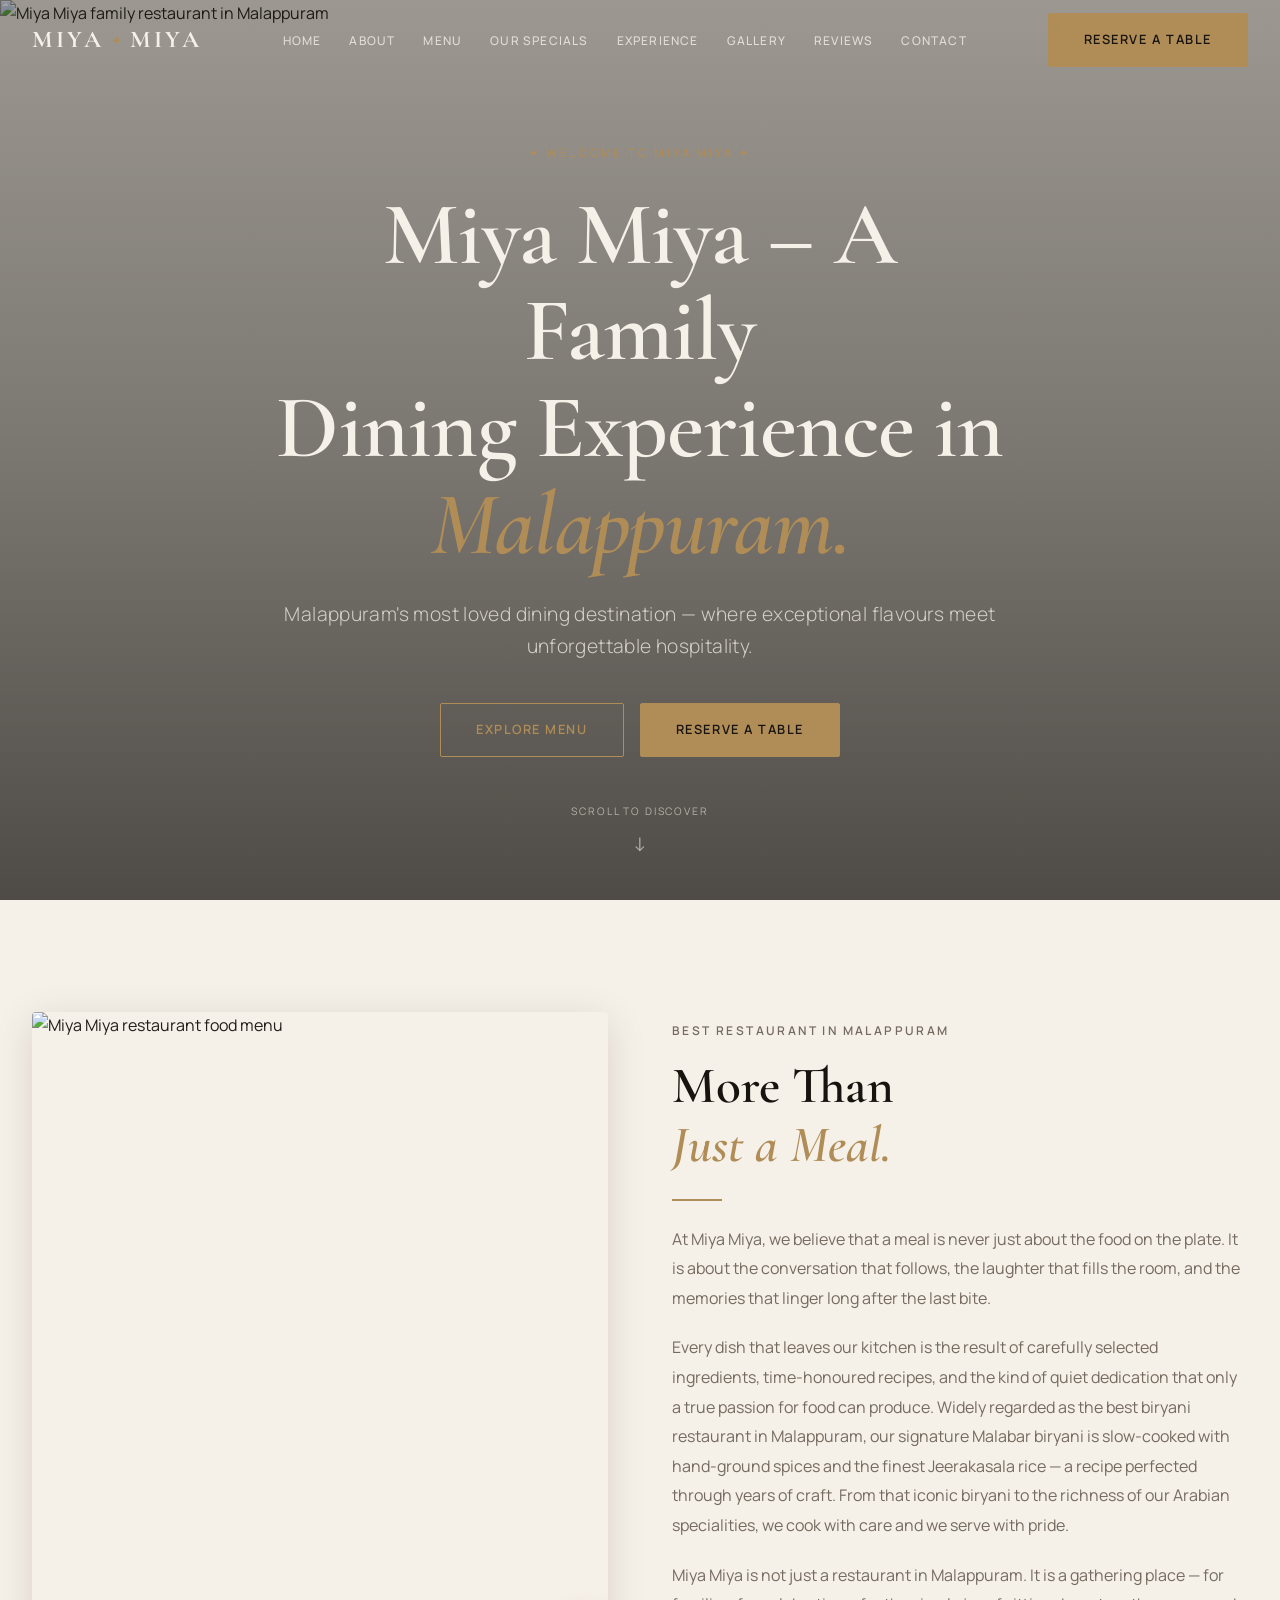
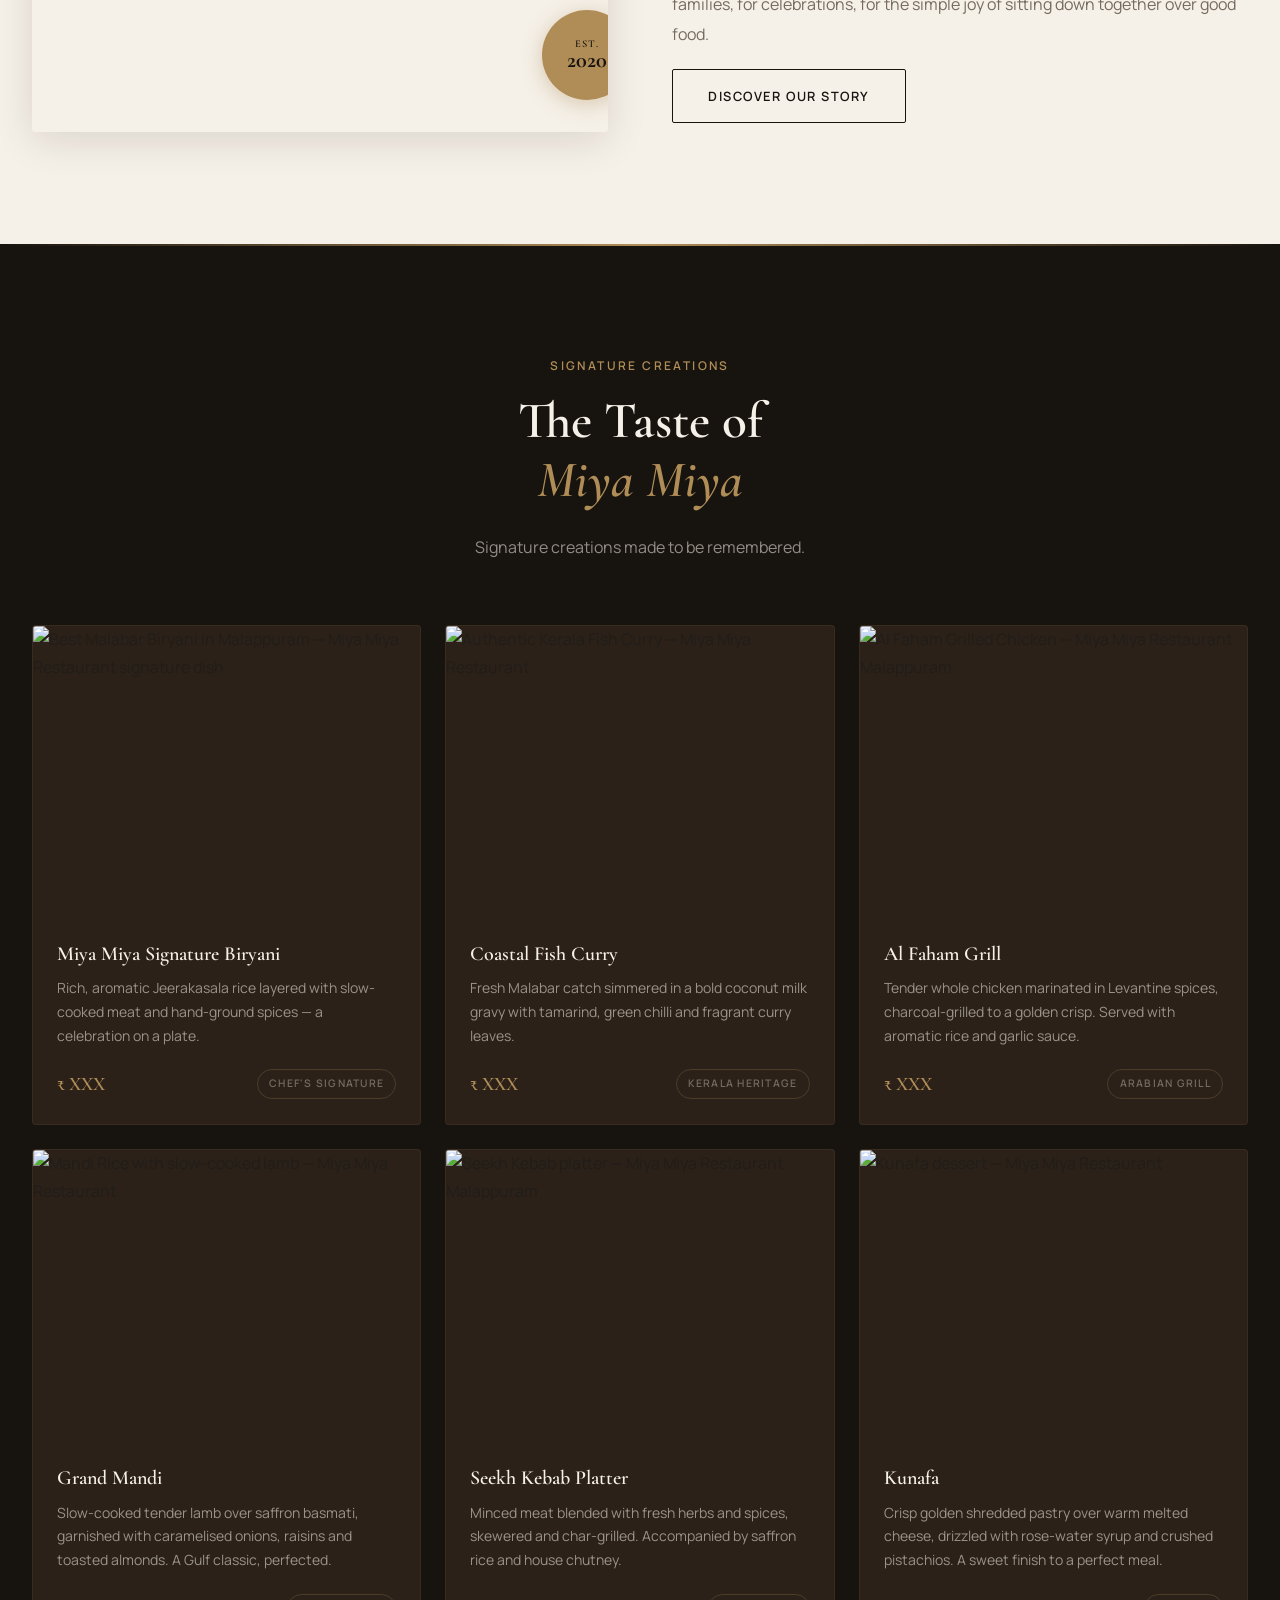
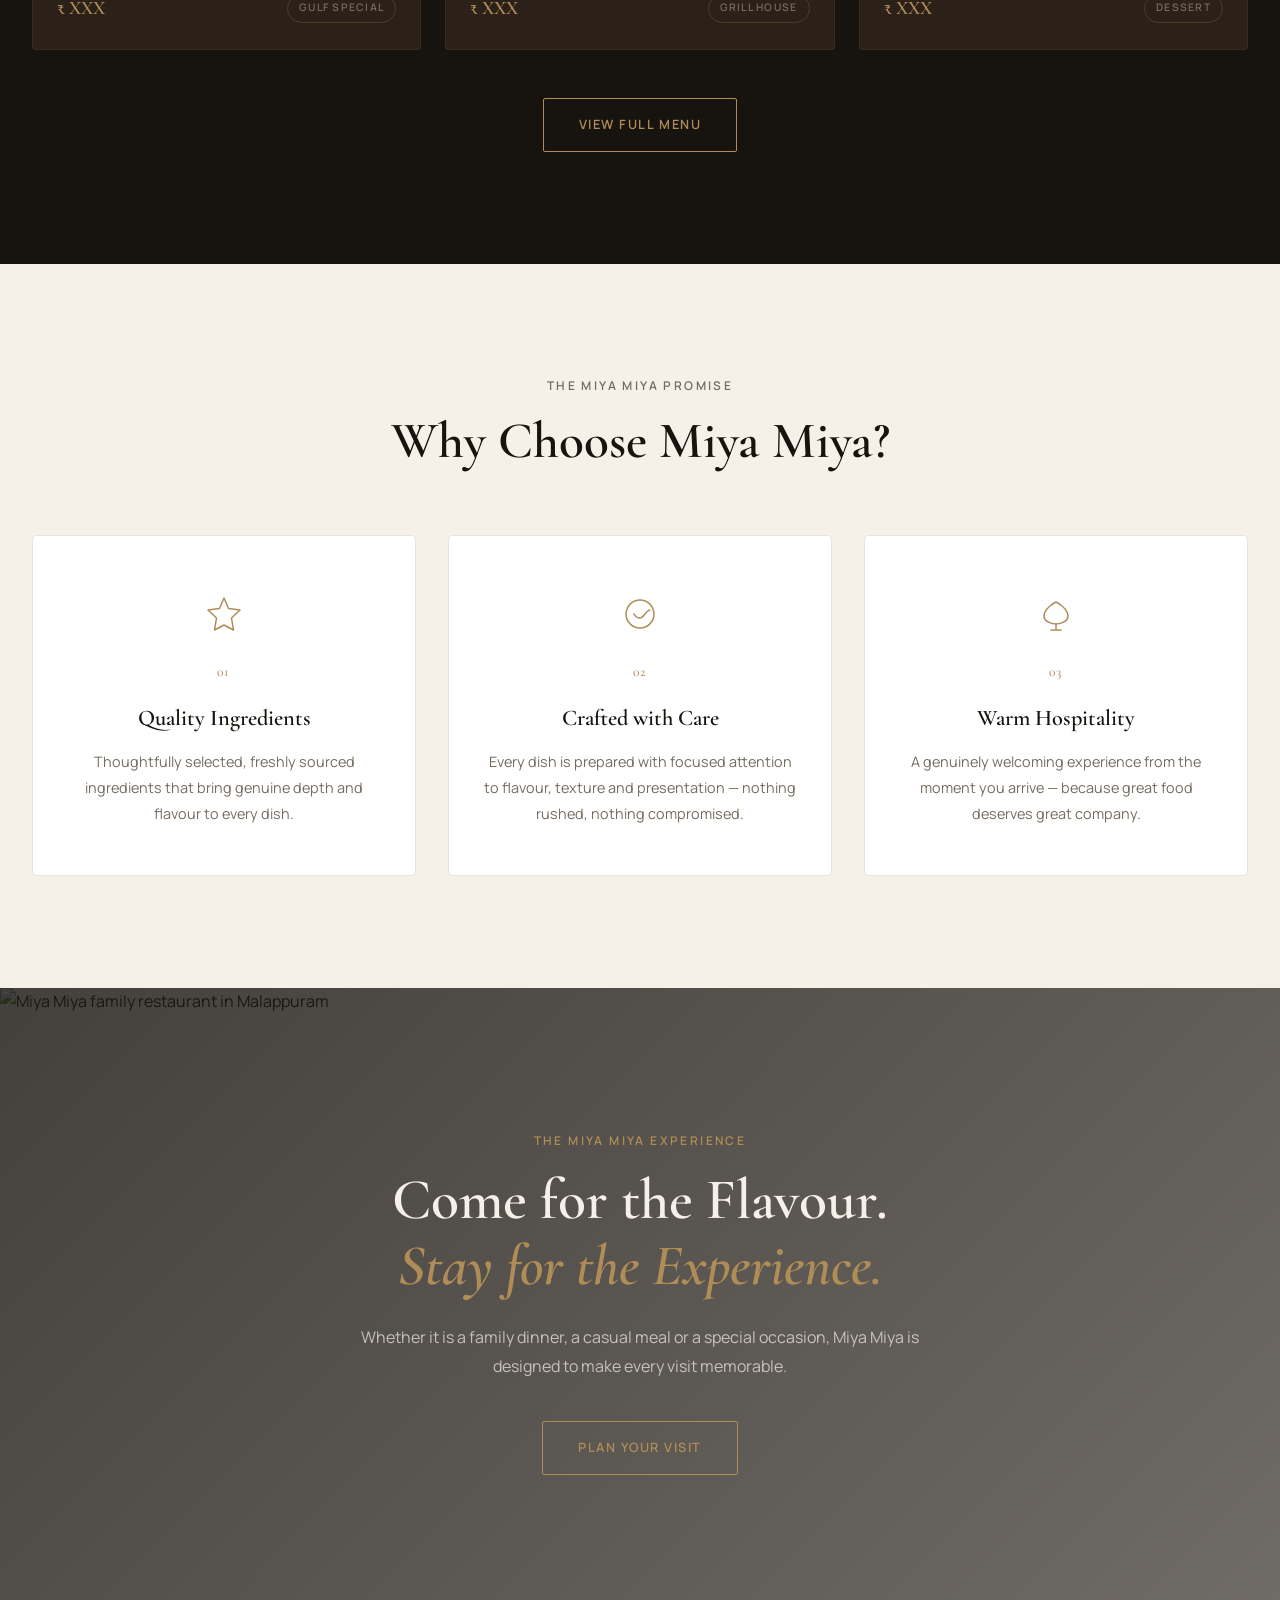
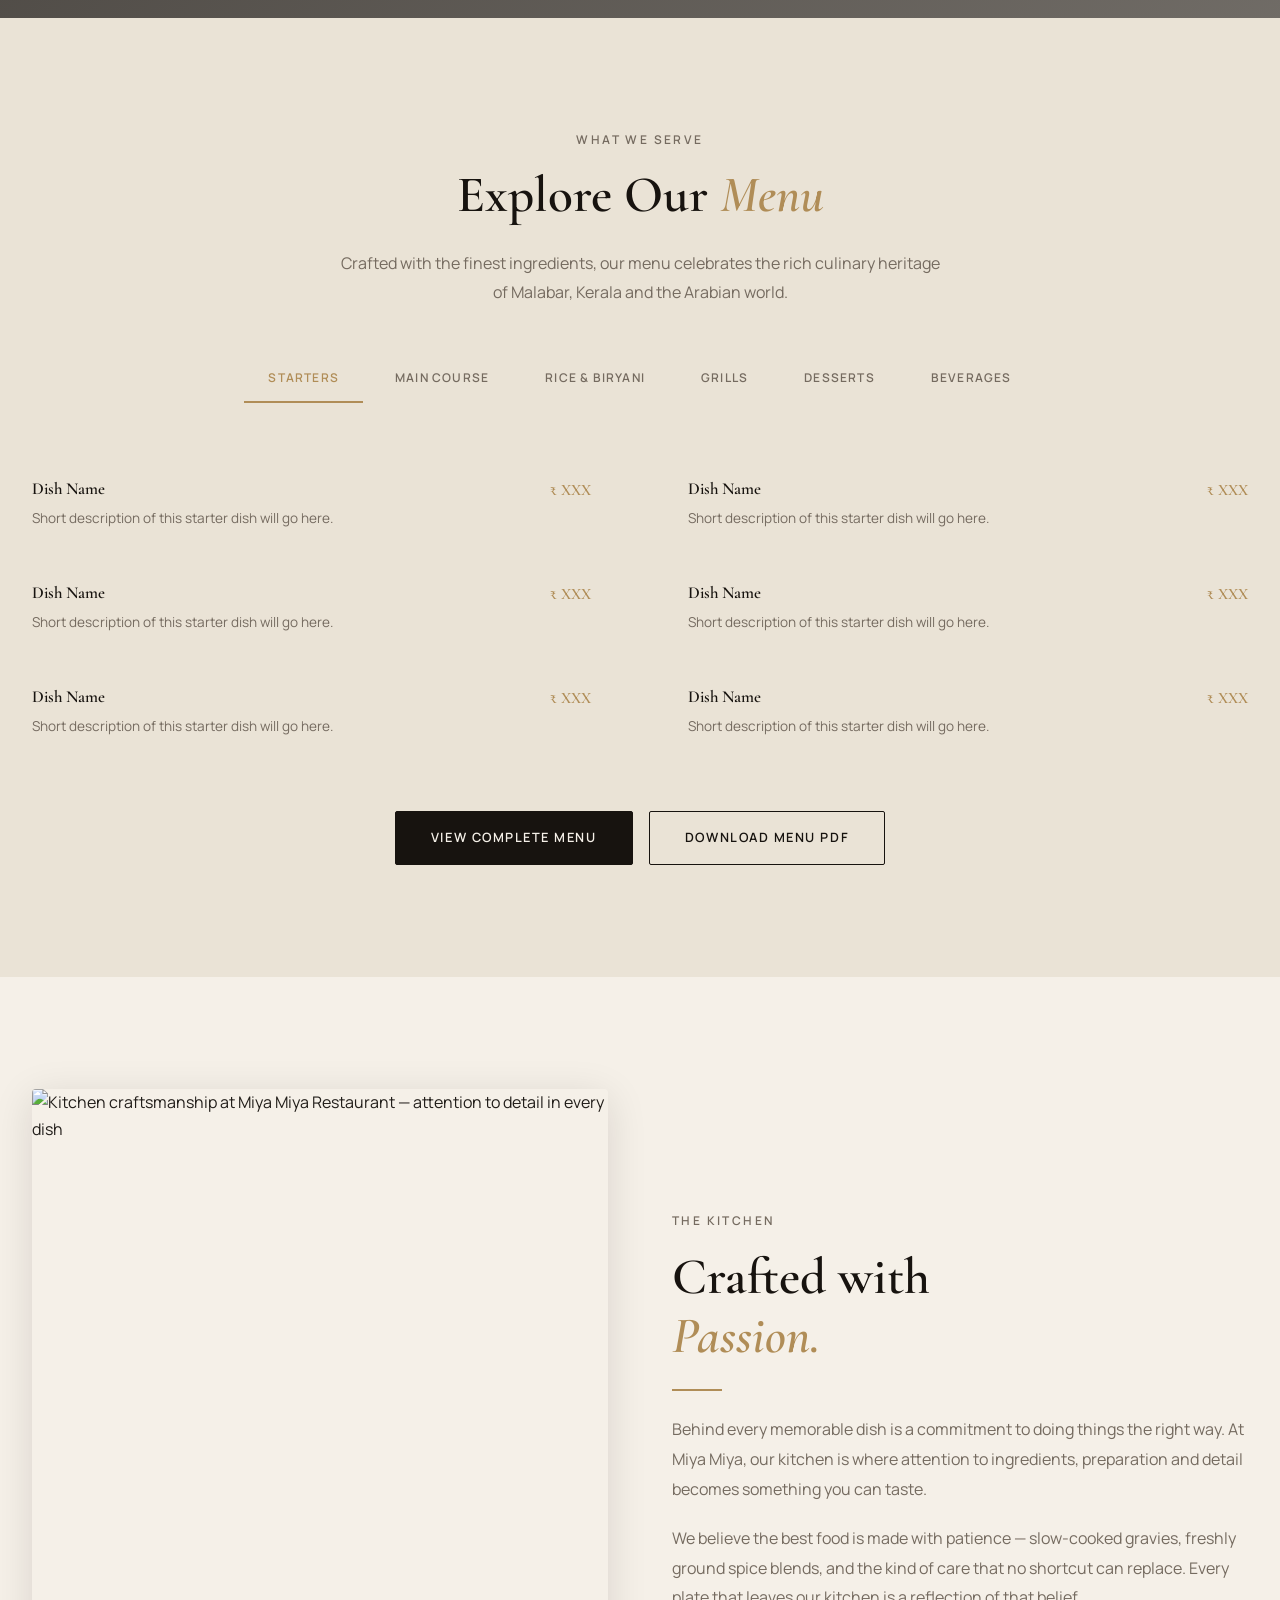
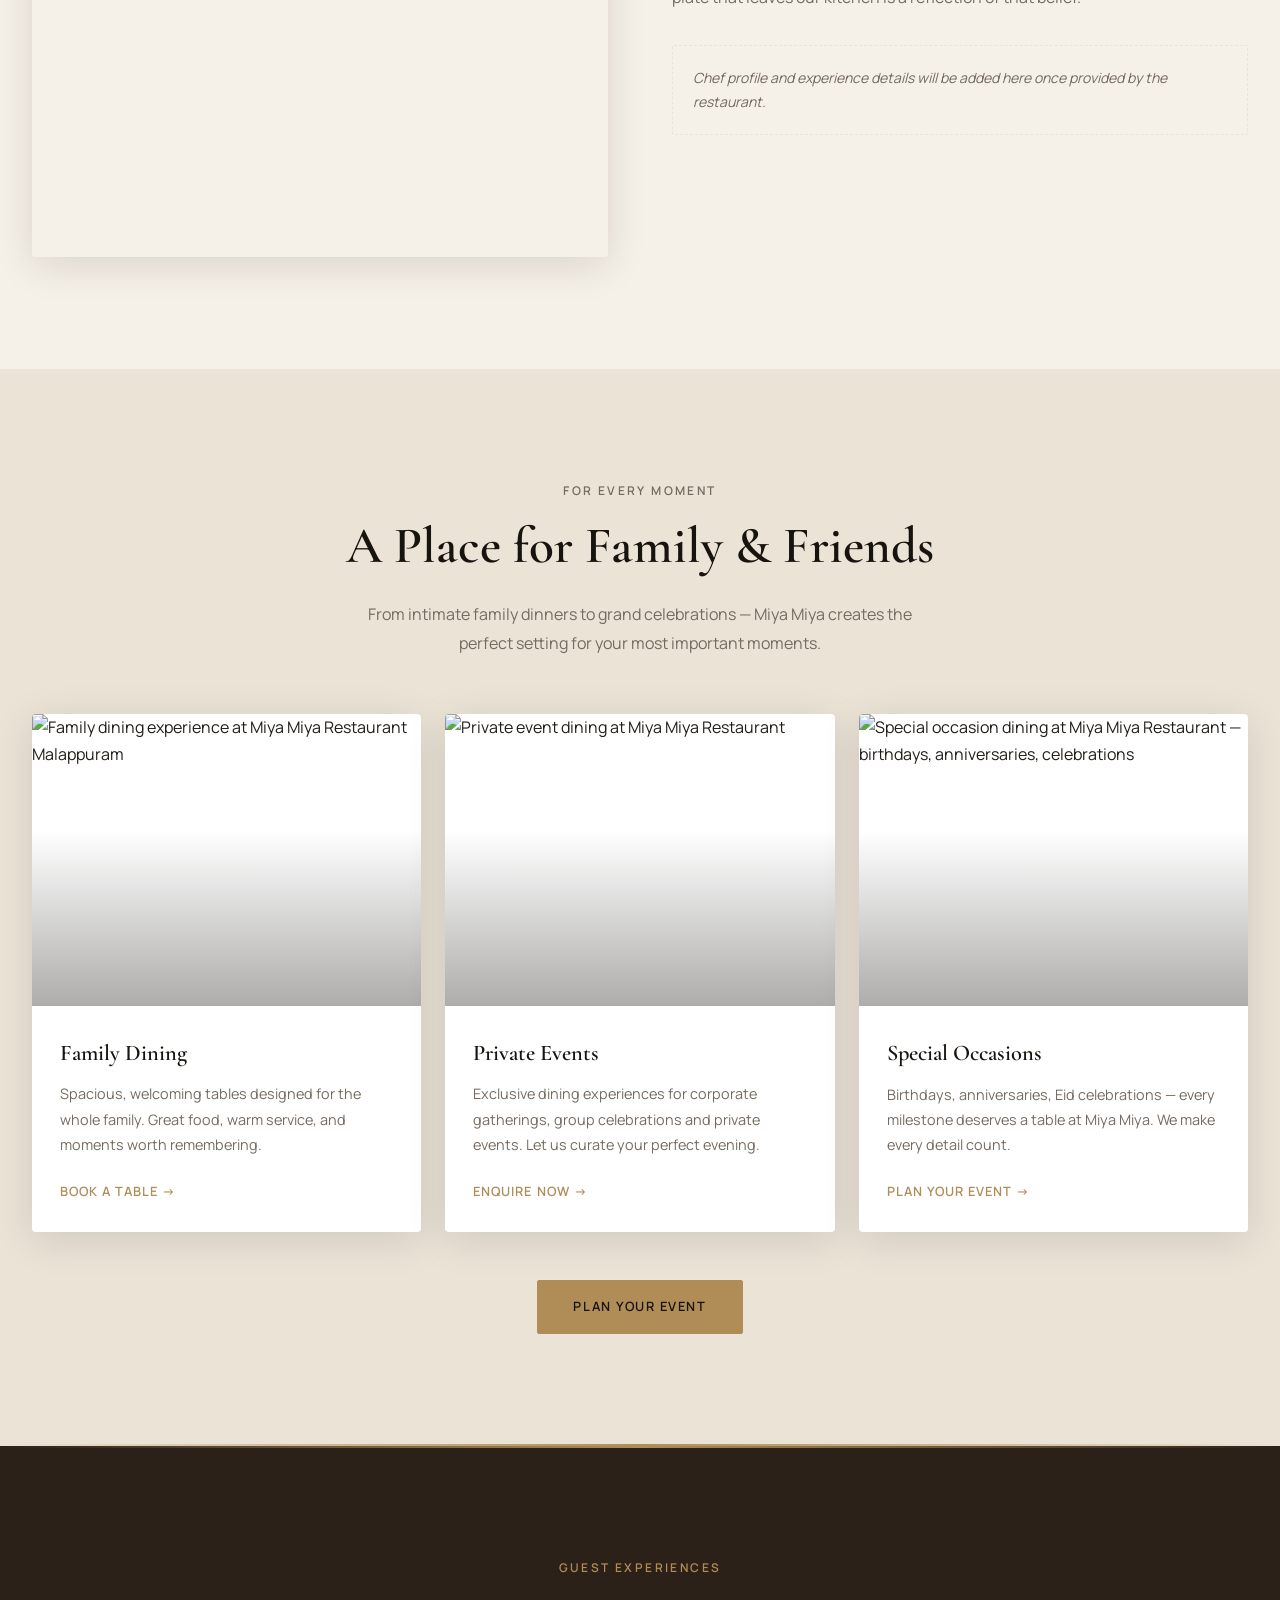
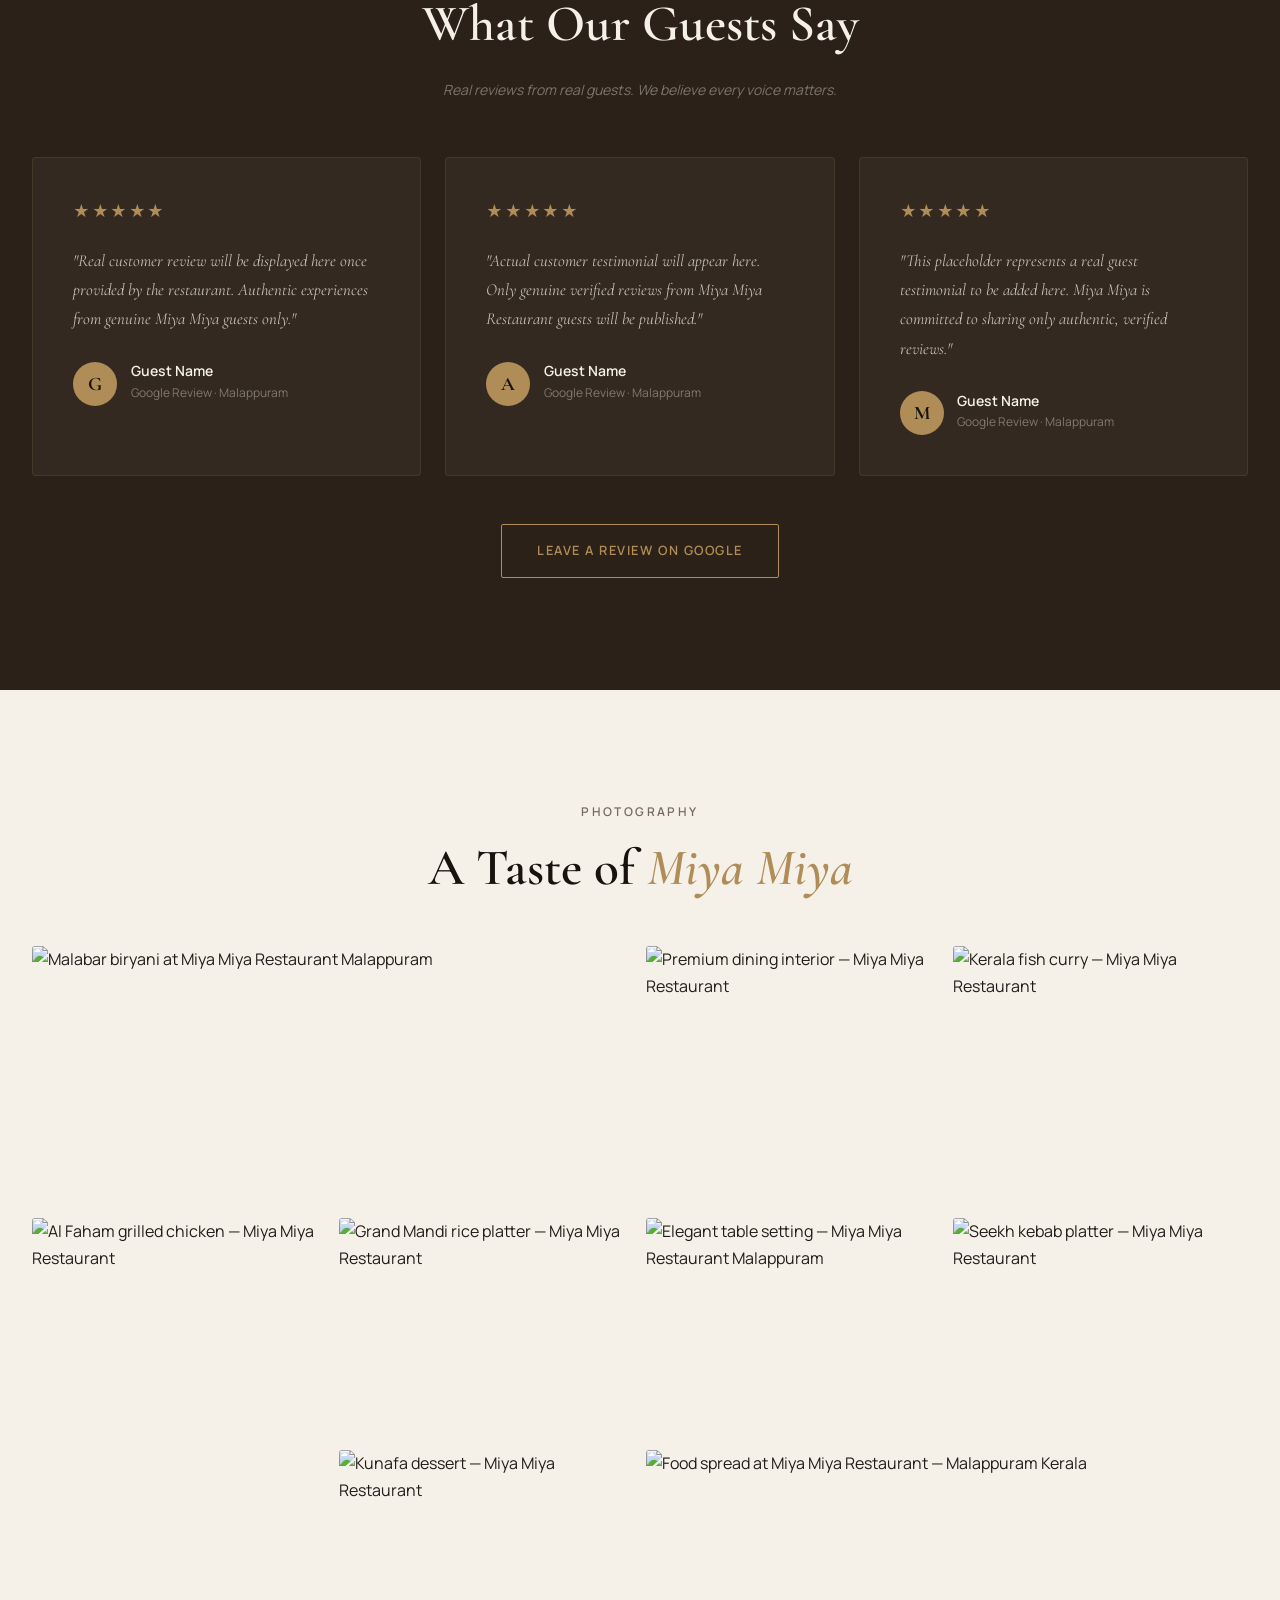
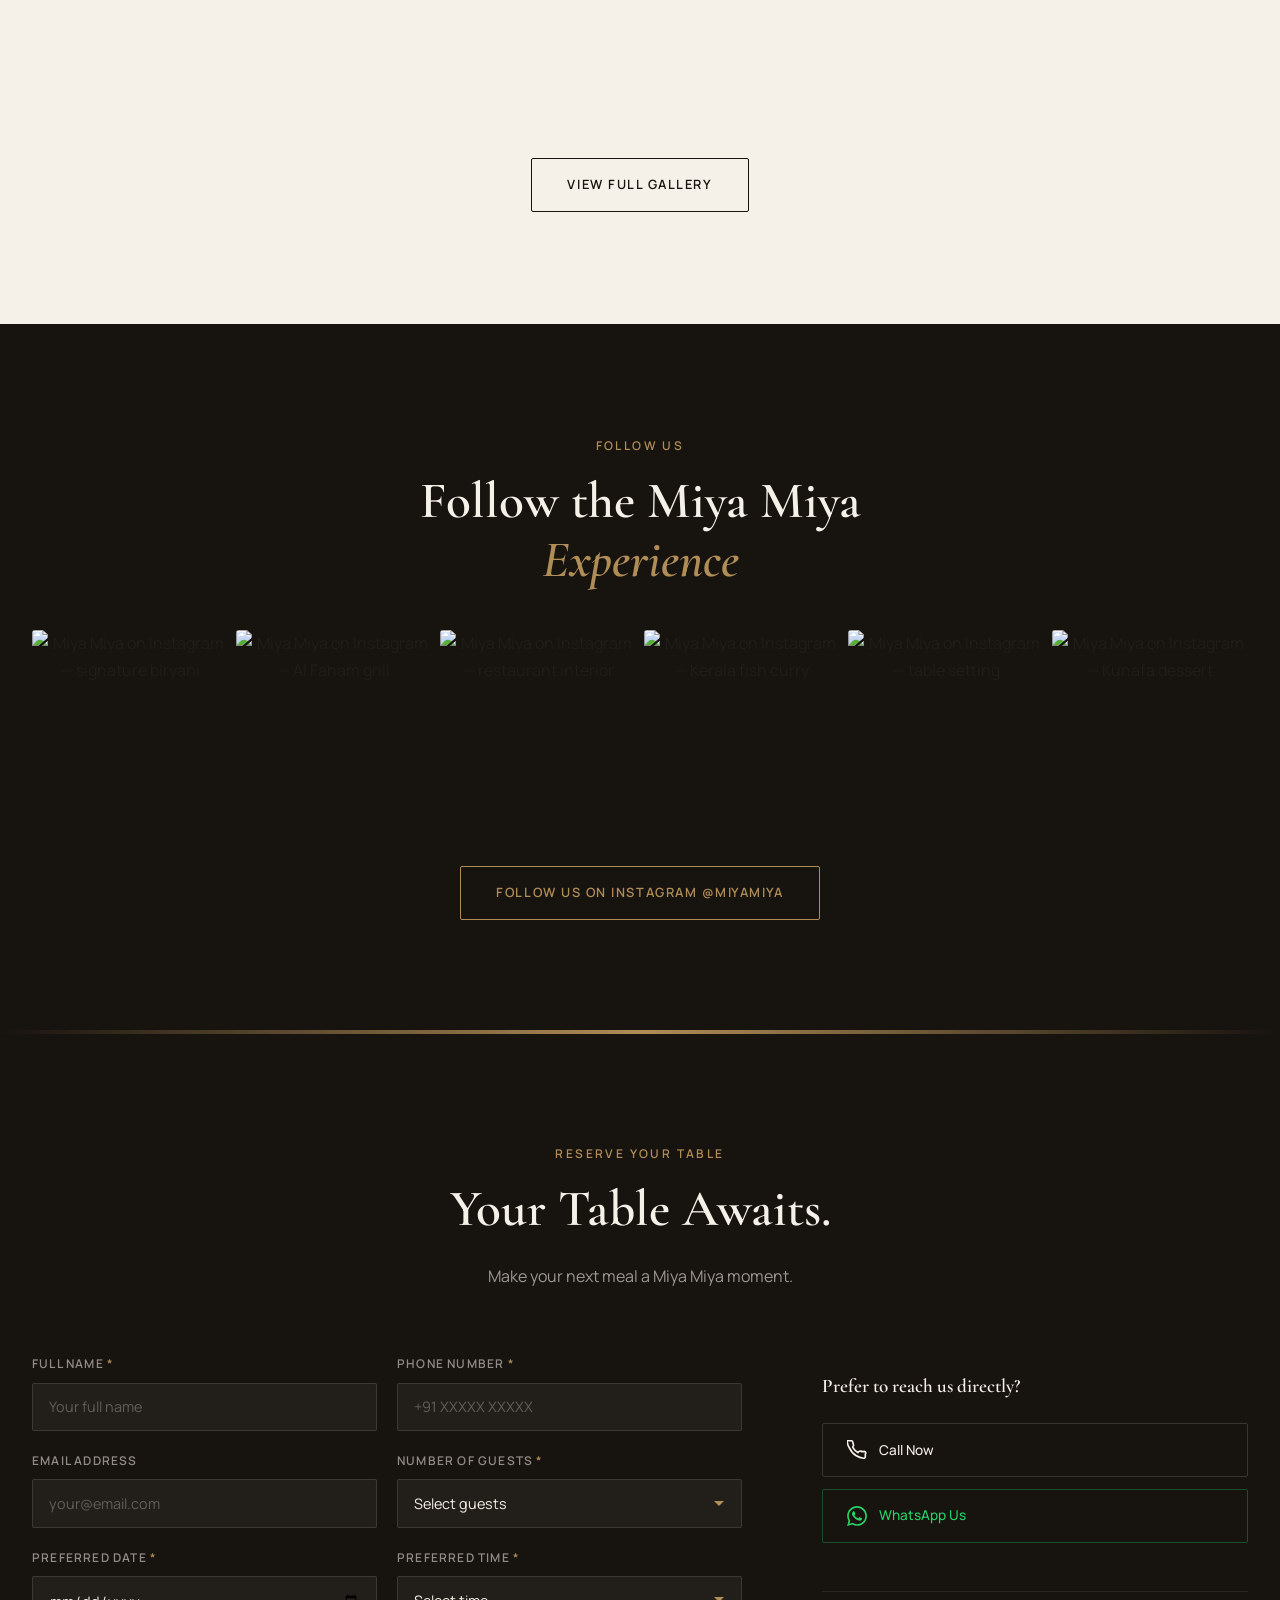
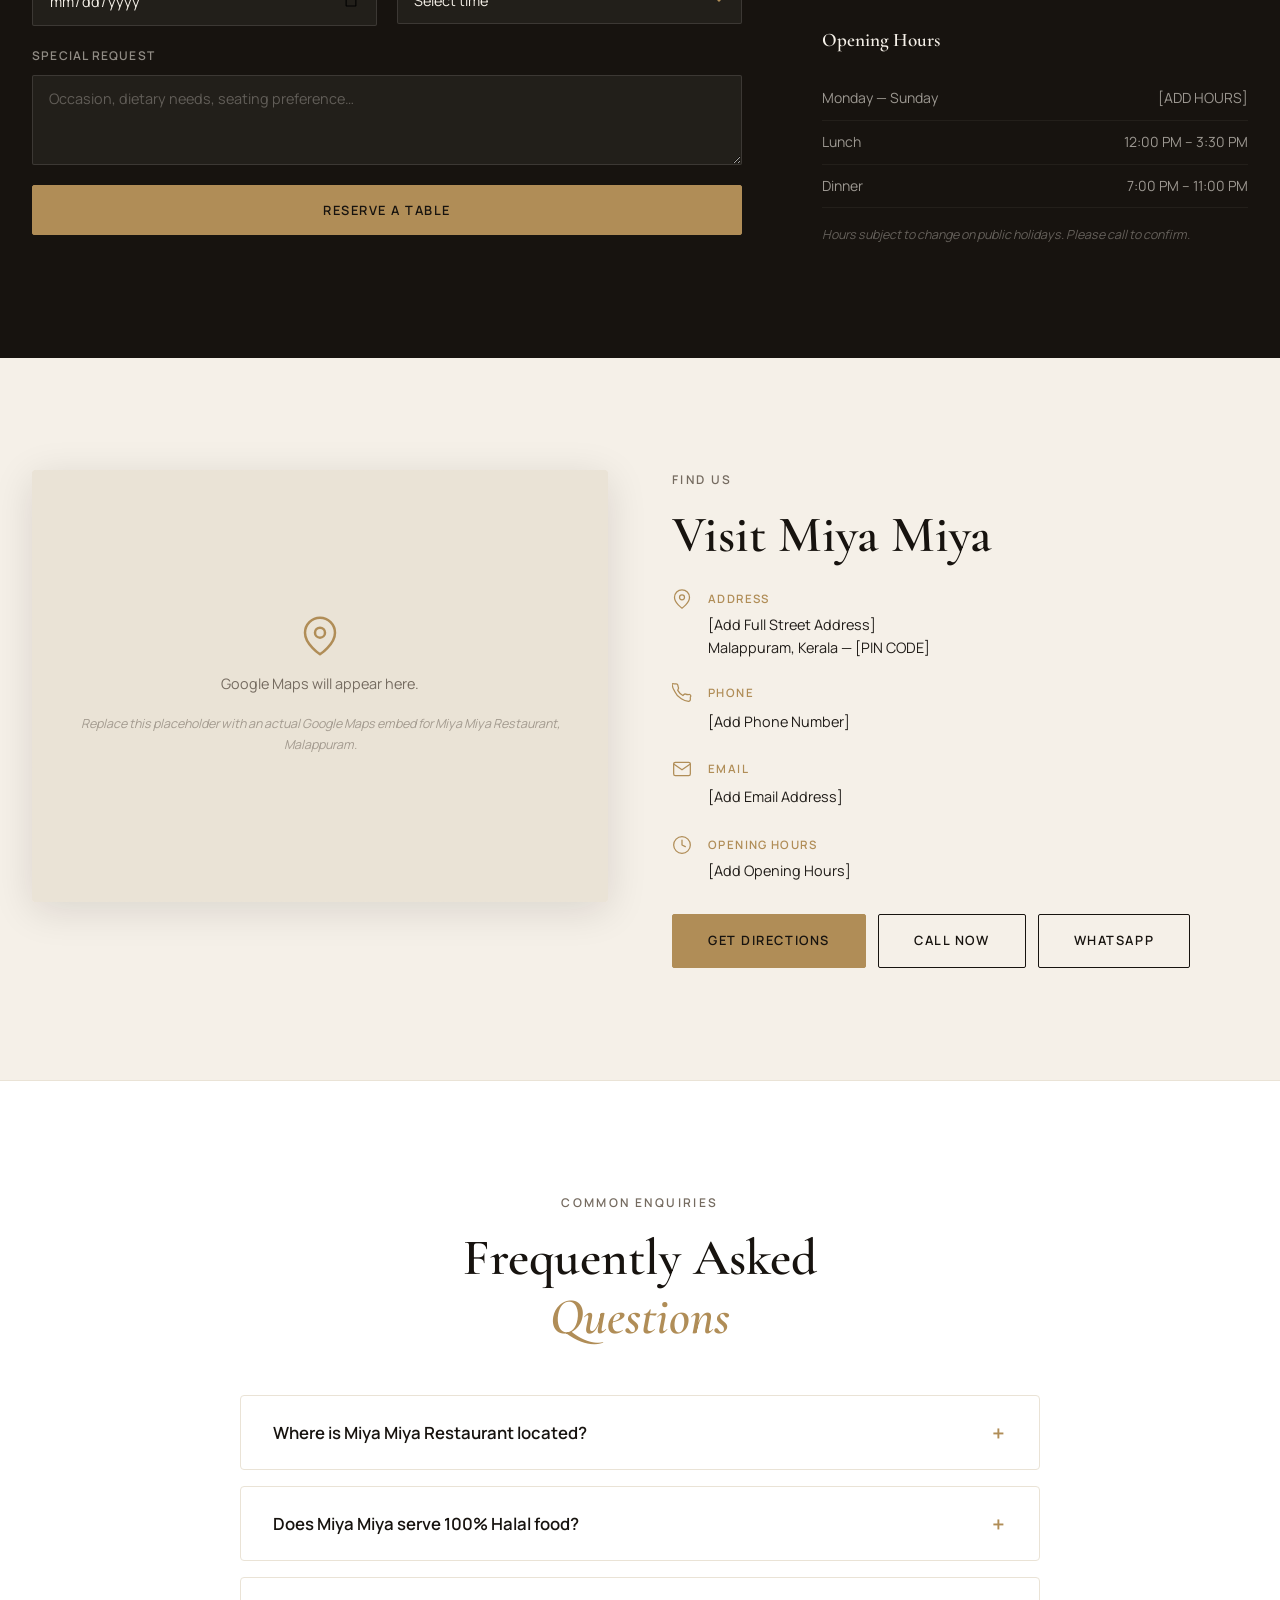
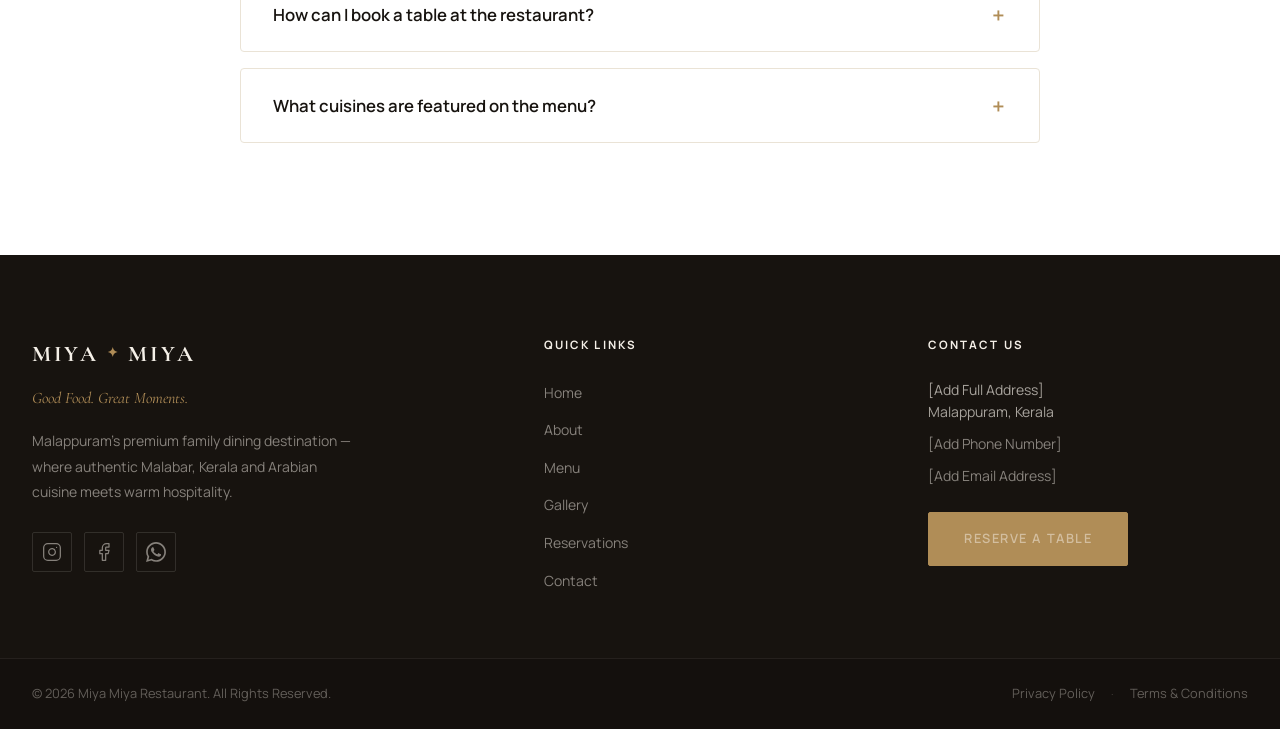
==== commit 00432e69: "Enhance FAQ section to a premium collapsible accordion with CSS and JS interactivity" ====
--- a/index.html
+++ b/index.html
@@ -991,23 +991,48 @@
         Frequently Asked<br /><em>Questions</em>
       </h2>
       
-      <div class="why-grid" style="grid-template-columns: 1fr; max-width: 800px; margin: 3rem auto 0; text-align: left; gap: 1.5rem;">
-        <div class="why-card reveal-up visible" style="padding: 2rem; text-align: left;">
-          <h3 class="why-title" style="font-size: 1.2rem; font-family: var(--font-sans); font-weight: 600; margin-bottom: 0.5rem; color: var(--color-espresso);">Where is Miya Miya Restaurant located?</h3>
-          <p class="why-body" style="font-size: 0.95rem; color: var(--color-warm-grey);">Miya Miya Restaurant is located in Malappuram, Kerala, India. Find us near the city center with ample family parking.</p>
-        </div>
-        <div class="why-card reveal-up visible" style="padding: 2rem; text-align: left;">
-          <h3 class="why-title" style="font-size: 1.2rem; font-family: var(--font-sans); font-weight: 600; margin-bottom: 0.5rem; color: var(--color-espresso);">Does Miya Miya serve 100% Halal food?</h3>
-          <p class="why-body" style="font-size: 0.95rem; color: var(--color-warm-grey);">Yes, all dishes served at Miya Miya Restaurant are prepared using 100% Halal-certified ingredients.</p>
-        </div>
-        <div class="why-card reveal-up visible" style="padding: 2rem; text-align: left;">
-          <h3 class="why-title" style="font-size: 1.2rem; font-family: var(--font-sans); font-weight: 600; margin-bottom: 0.5rem; color: var(--color-espresso);">How can I book a table at the restaurant?</h3>
-          <p class="why-body" style="font-size: 0.95rem; color: var(--color-warm-grey);">You can book a table instantly through our online reservation form, call us directly, or send us a message via WhatsApp.</p>
-        </div>
-        <div class="why-card reveal-up visible" style="padding: 2rem; text-align: left;">
-          <h3 class="why-title" style="font-size: 1.2rem; font-family: var(--font-sans); font-weight: 600; margin-bottom: 0.5rem; color: var(--color-espresso);">What cuisines are featured on the menu?</h3>
-          <p class="why-body" style="font-size: 0.95rem; color: var(--color-warm-grey);">We feature a rich multi-cuisine selection specializing in traditional Malabar biryani, Kerala curries, and Arabian grilled specialities.</p>
-        </div>
+      <div class="faq-accordion reveal-up" style="max-width: 800px; margin: 3rem auto 0;">
+        
+        <div class="faq-item">
+          <button class="faq-toggle" aria-expanded="false" aria-controls="faq-ans-1">
+            <span>Where is Miya Miya Restaurant located?</span>
+            <span class="faq-icon" aria-hidden="true">＋</span>
+          </button>
+          <div class="faq-content" id="faq-ans-1" hidden>
+            <p>Miya Miya Restaurant is located in Malappuram, Kerala, India. Find us near the city center with ample family parking.</p>
+          </div>
+        </div>
+
+        <div class="faq-item">
+          <button class="faq-toggle" aria-expanded="false" aria-controls="faq-ans-2">
+            <span>Does Miya Miya serve 100% Halal food?</span>
+            <span class="faq-icon" aria-hidden="true">＋</span>
+          </button>
+          <div class="faq-content" id="faq-ans-2" hidden>
+            <p>Yes, all dishes served at Miya Miya Restaurant are prepared using 100% Halal-certified ingredients.</p>
+          </div>
+        </div>
+
+        <div class="faq-item">
+          <button class="faq-toggle" aria-expanded="false" aria-controls="faq-ans-3">
+            <span>How can I book a table at the restaurant?</span>
+            <span class="faq-icon" aria-hidden="true">＋</span>
+          </button>
+          <div class="faq-content" id="faq-ans-3" hidden>
+            <p>You can book a table instantly through our online reservation form, call us directly, or send us a message via WhatsApp.</p>
+          </div>
+        </div>
+
+        <div class="faq-item">
+          <button class="faq-toggle" aria-expanded="false" aria-controls="faq-ans-4">
+            <span>What cuisines are featured on the menu?</span>
+            <span class="faq-icon" aria-hidden="true">＋</span>
+          </button>
+          <div class="faq-content" id="faq-ans-4" hidden>
+            <p>We feature a rich multi-cuisine selection specializing in traditional Malabar biryani, Kerala curries, and Arabian grilled specialities.</p>
+          </div>
+        </div>
+
       </div>
     </div>
   </section>
--- a/style.css
+++ b/style.css
@@ -2050,3 +2050,80 @@
     transform: none;
   }
 }
+
+/* ============================================================
+   27. FAQ ACCORDION SECTION
+   ============================================================ */
+.faq-accordion {
+  max-width: 820px;
+  margin: 3rem auto 0;
+  display: flex;
+  flex-direction: column;
+  gap: 1rem;
+}
+
+.faq-item {
+  background-color: var(--color-white);
+  border: 1px solid var(--color-ivory-dark);
+  border-radius: 4px;
+  overflow: hidden;
+  transition: var(--transition-base);
+}
+
+.faq-item:hover {
+  box-shadow: var(--shadow-card);
+  border-color: rgba(176,141,87,0.3);
+}
+
+.faq-toggle {
+  width: 100%;
+  text-align: left;
+  padding: 1.5rem 2rem;
+  font-family: var(--font-sans);
+  font-size: 1.05rem;
+  font-weight: 600;
+  color: var(--color-espresso);
+  display: flex;
+  justify-content: space-between;
+  align-items: center;
+  background: transparent;
+  border: none;
+  cursor: pointer;
+  transition: var(--transition-base);
+  gap: 1.5rem;
+}
+
+.faq-toggle:hover {
+  color: var(--color-gold);
+}
+
+.faq-icon {
+  font-size: 1.1rem;
+  color: var(--color-gold);
+  transition: transform var(--transition-base);
+  flex-shrink: 0;
+}
+
+.faq-content {
+  padding: 0 2rem 1.5rem;
+  font-size: 0.92rem;
+  color: var(--color-warm-grey);
+  line-height: 1.7;
+  border-top: 1px solid transparent;
+  transition: max-height 0.3s ease;
+}
+
+.faq-toggle[aria-expanded="true"] .faq-icon {
+  transform: rotate(45deg);
+}
+
+@media (max-width: 768px) {
+  .faq-toggle {
+    padding: 1.25rem 1.5rem;
+    font-size: 0.98rem;
+  }
+  .faq-content {
+    padding: 0 1.5rem 1.25rem;
+  }
+}
+
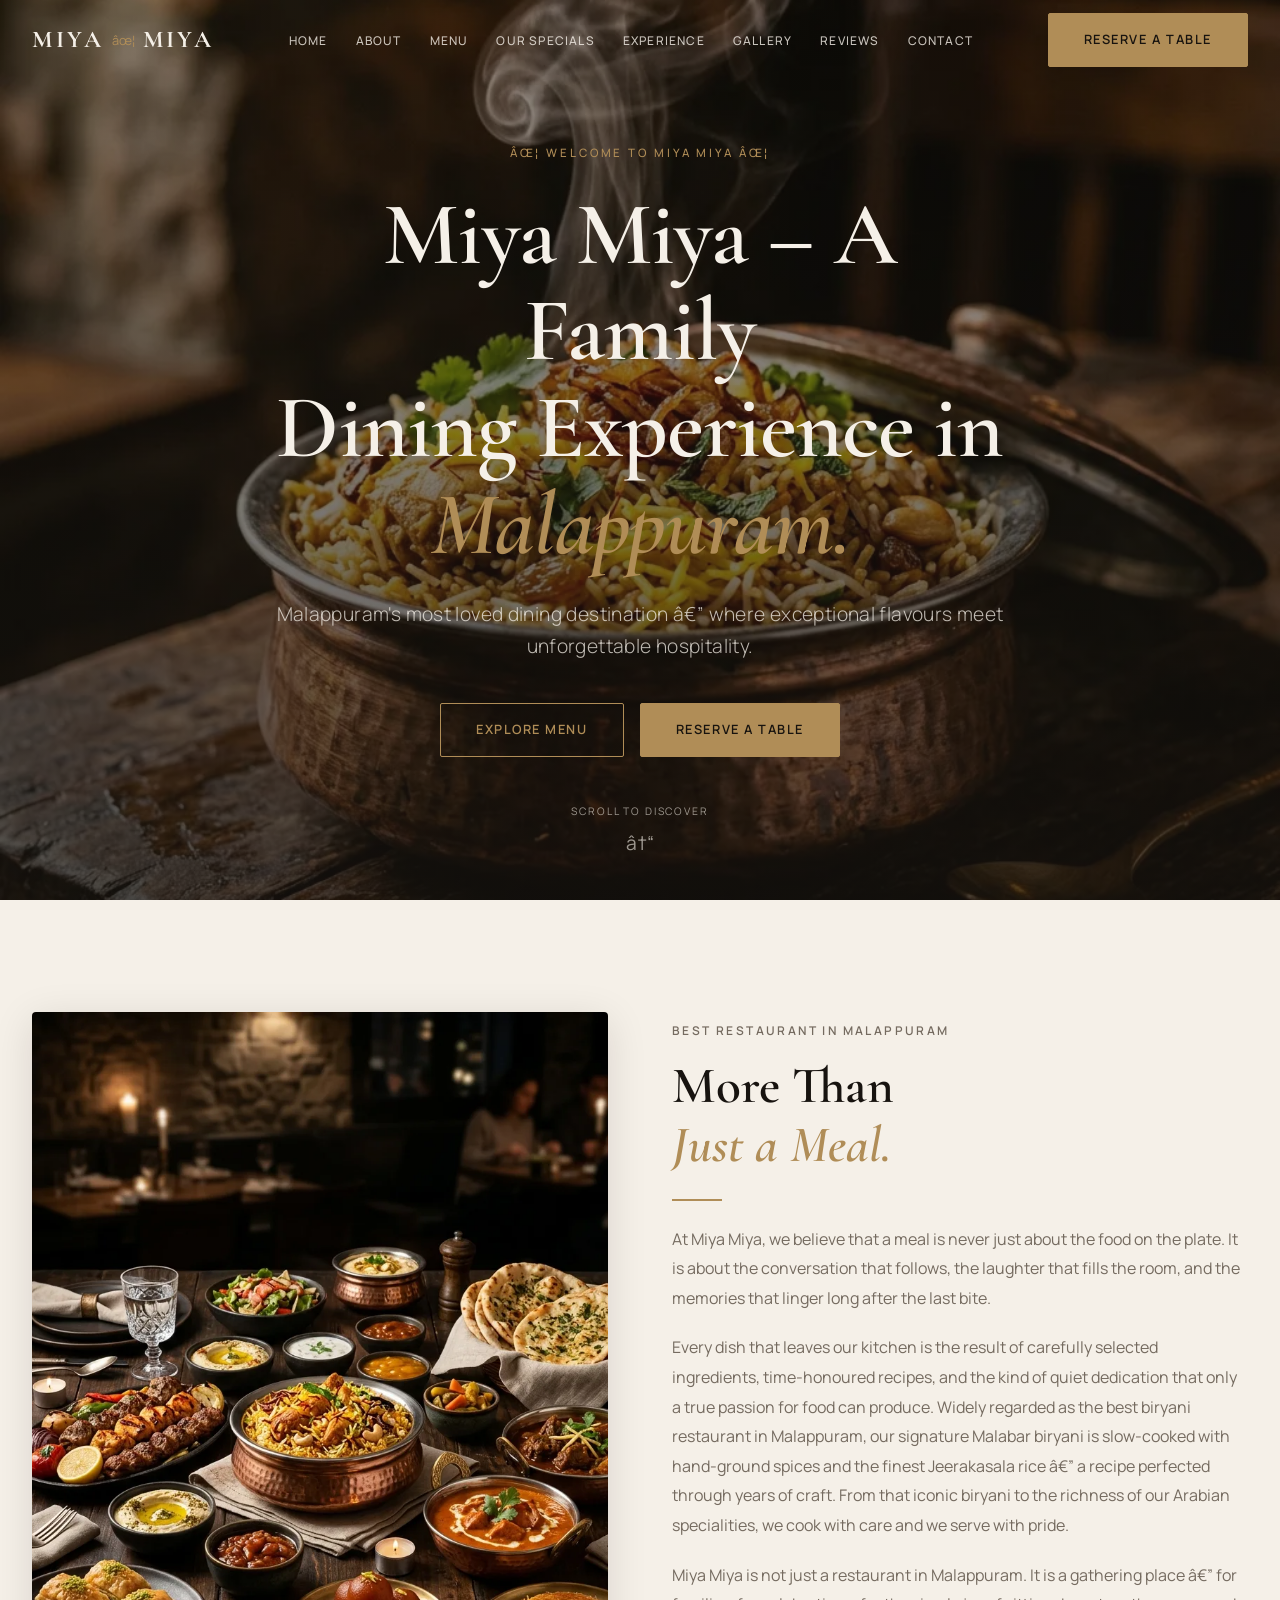
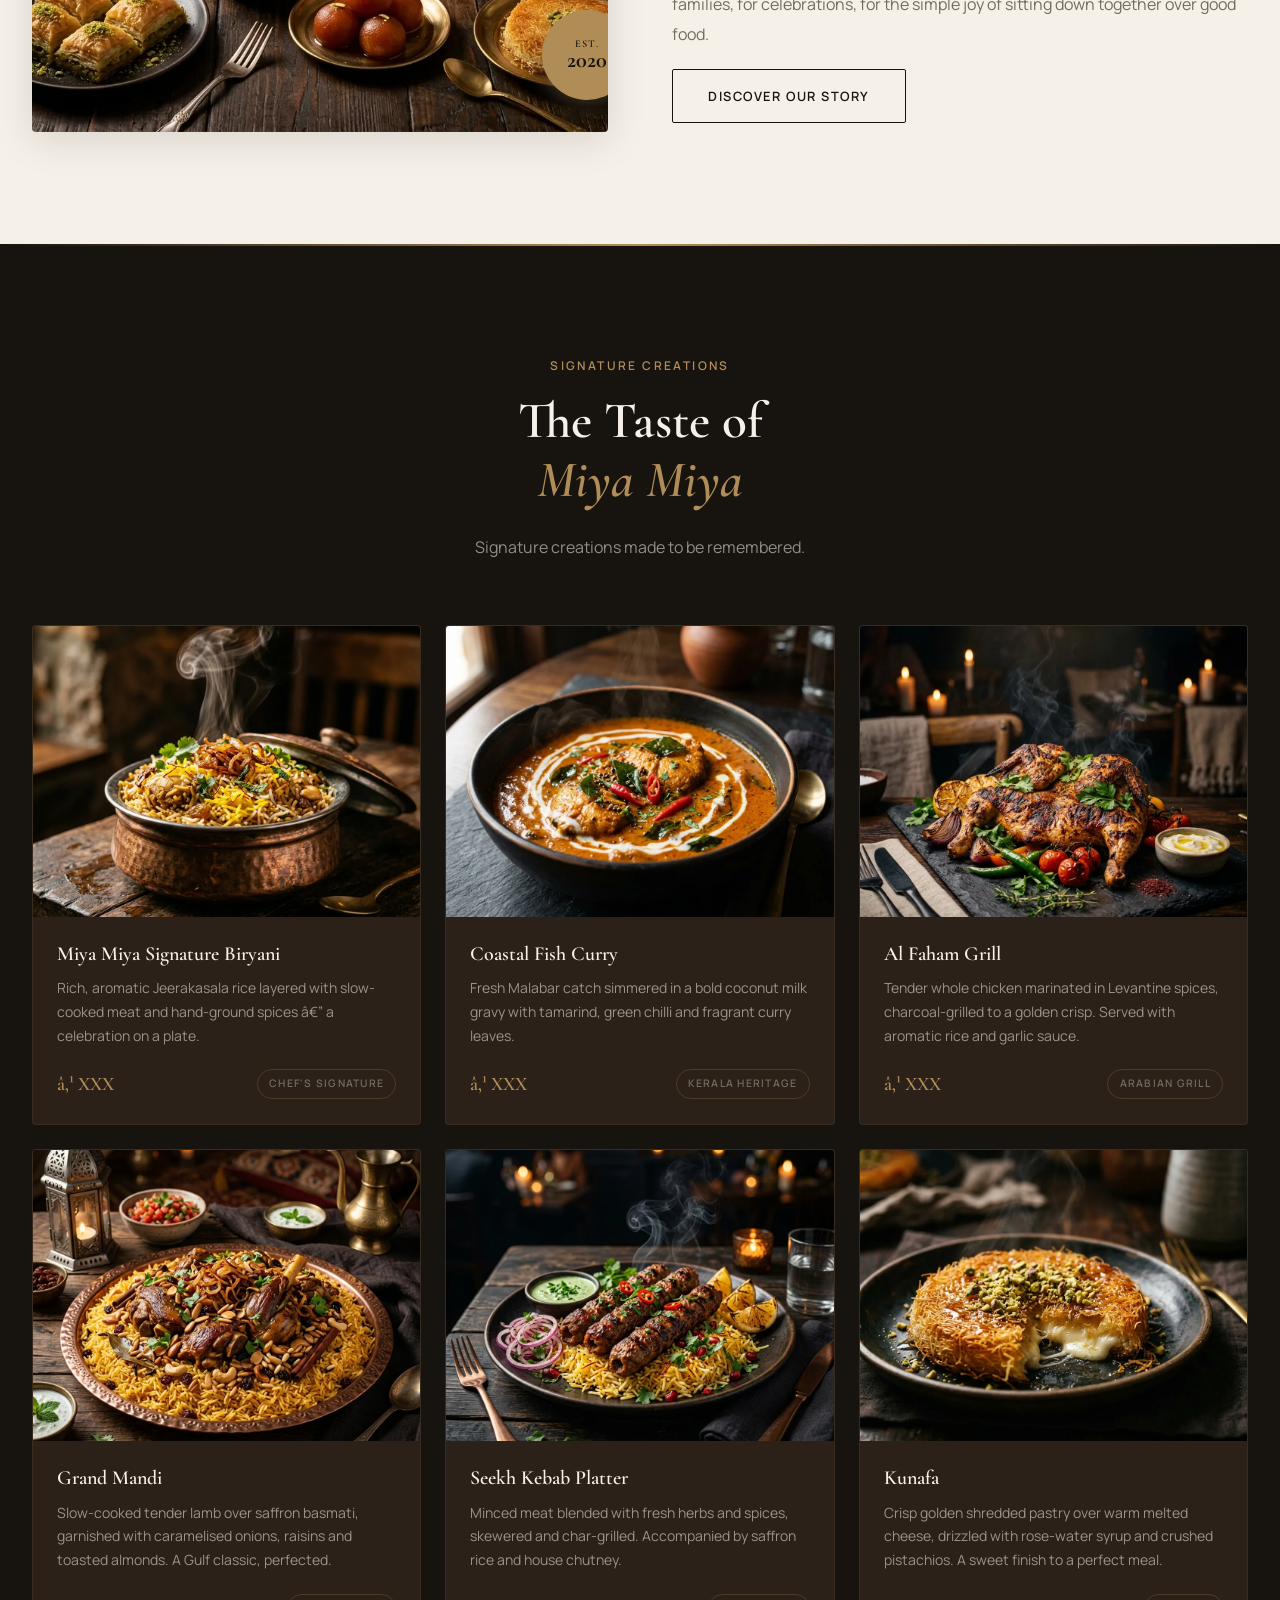
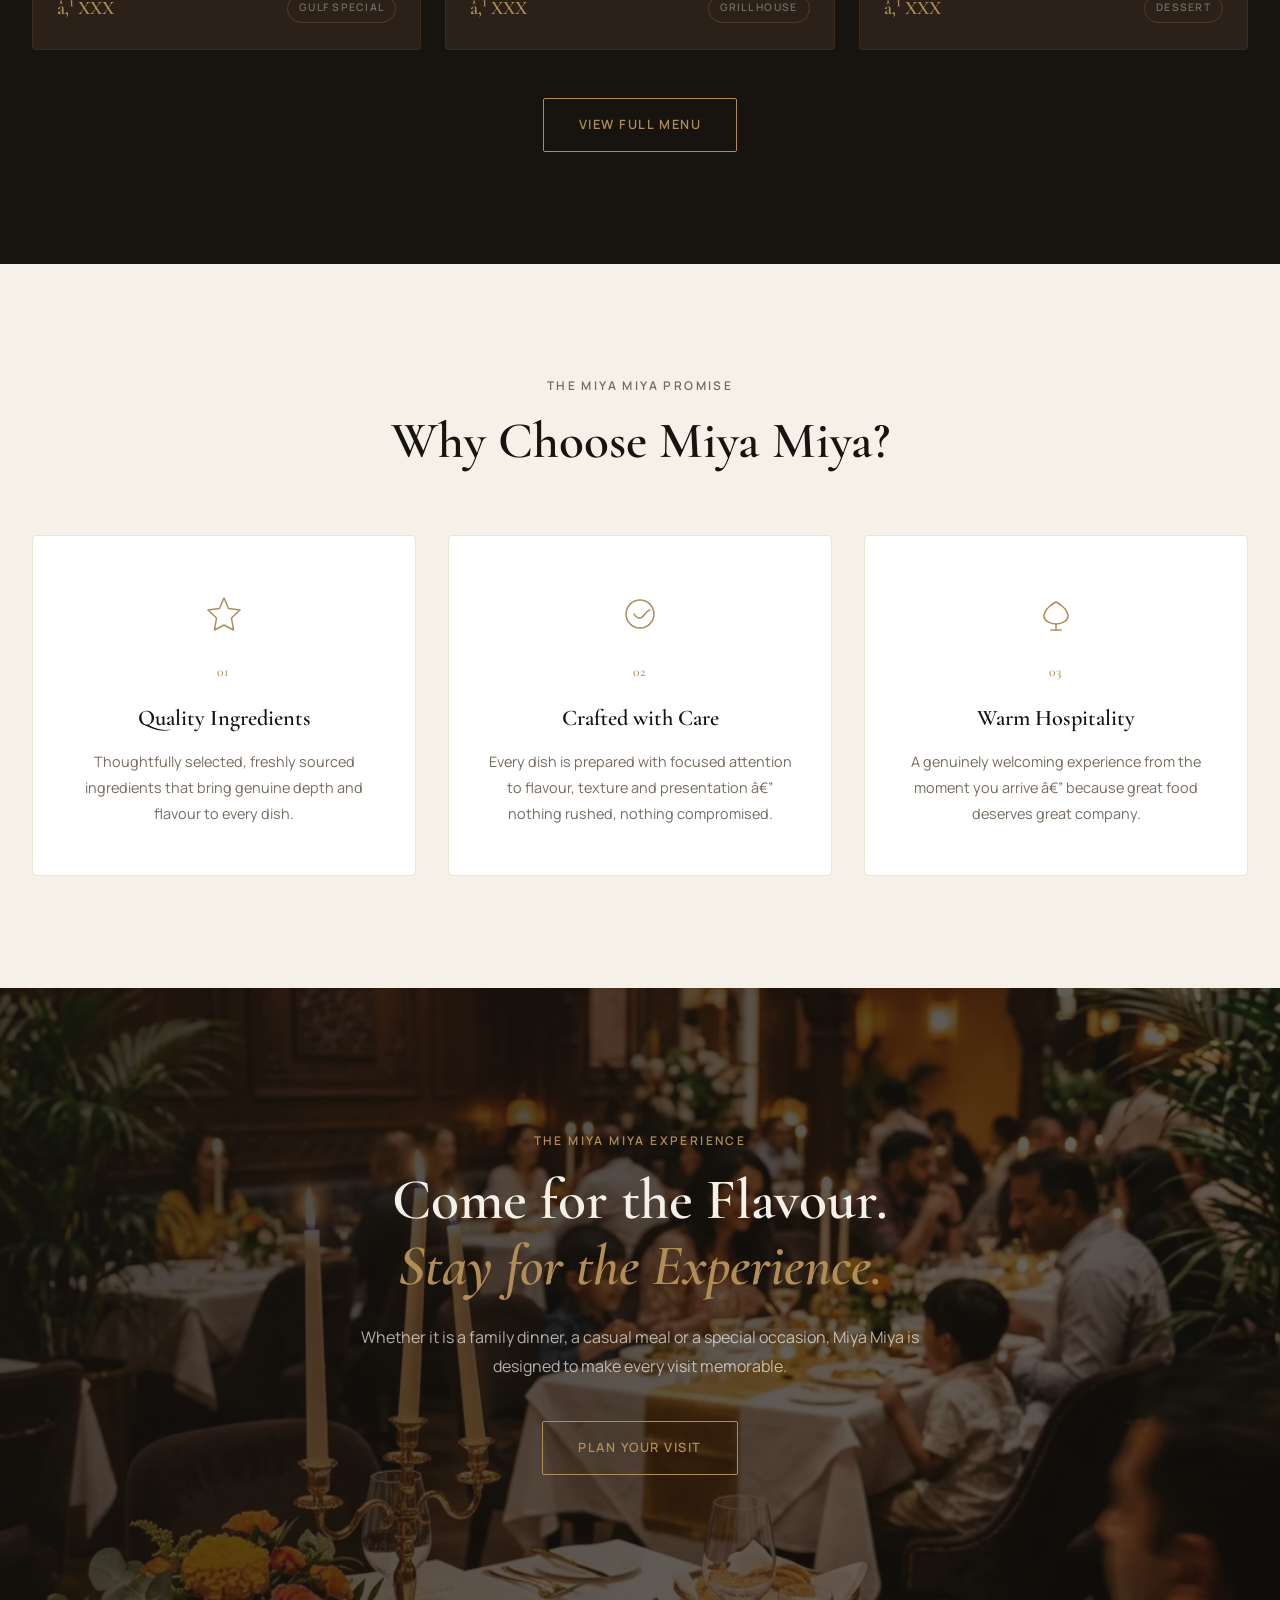
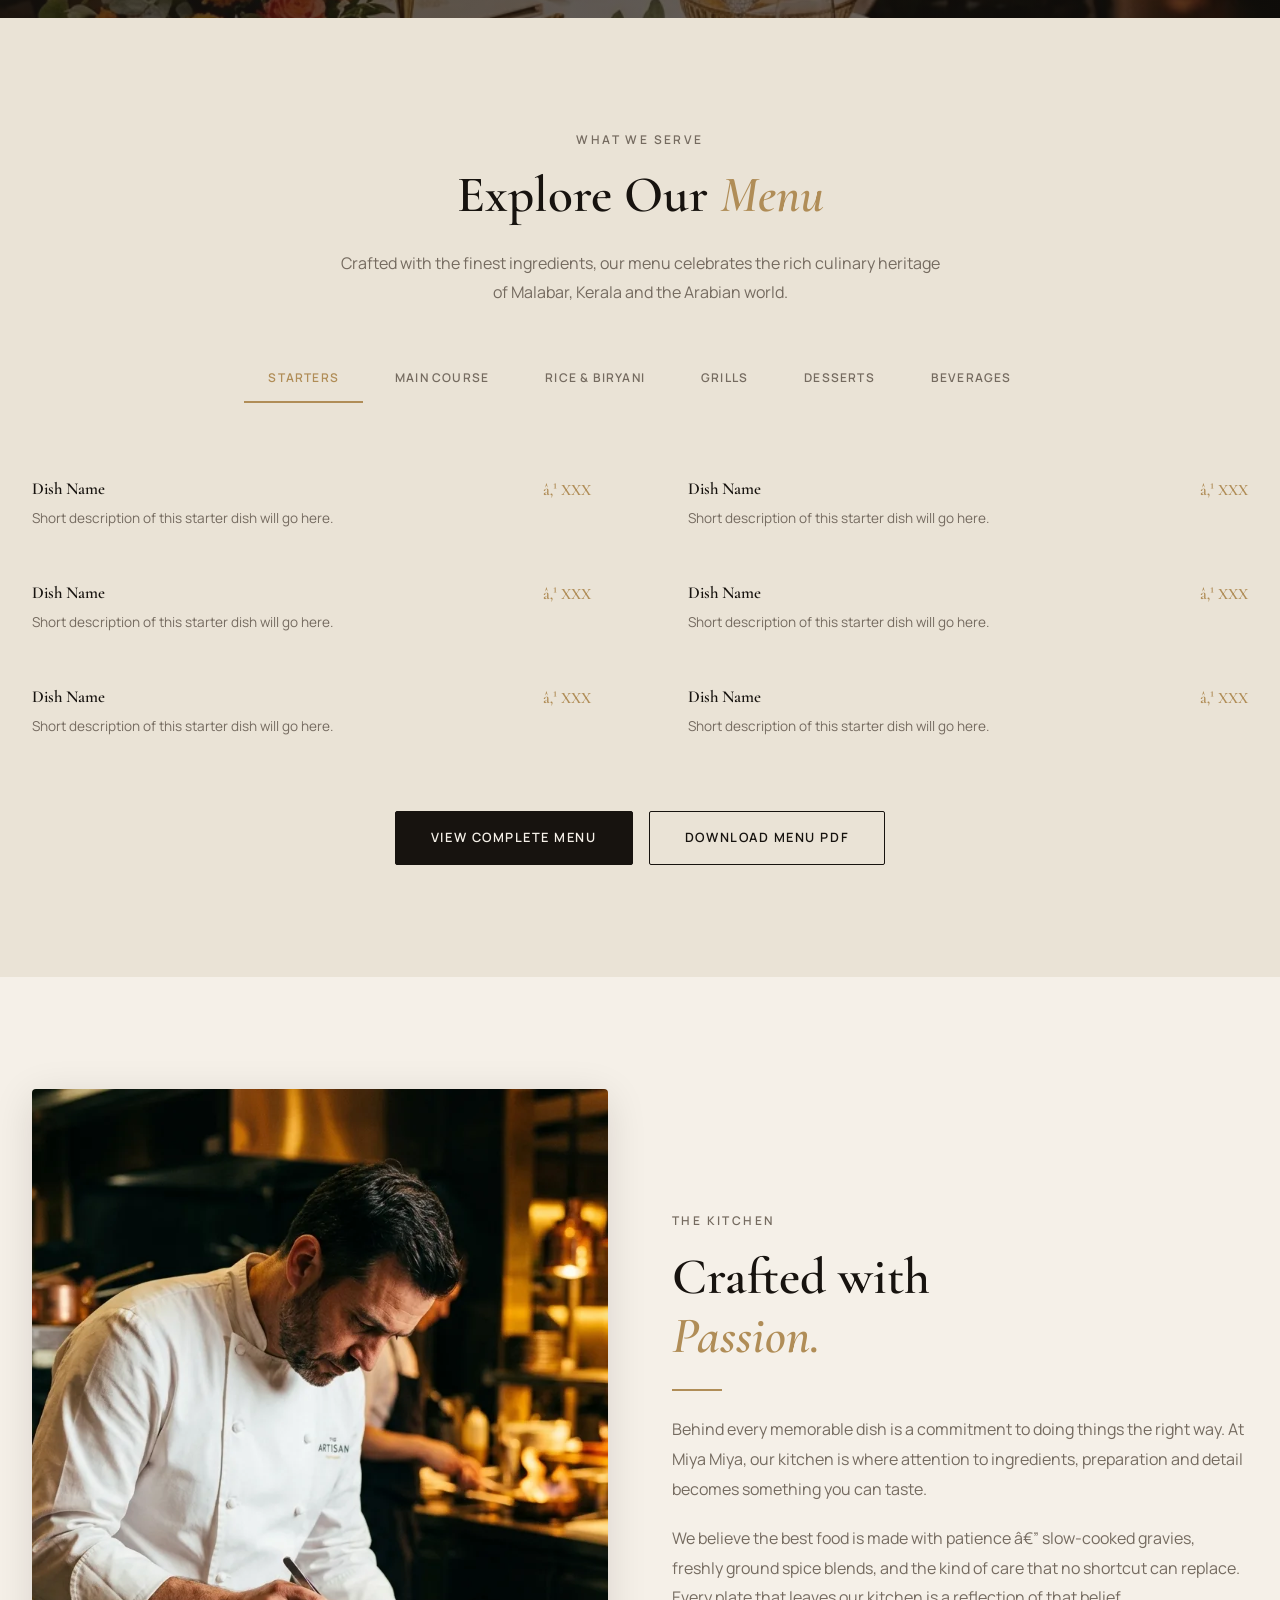
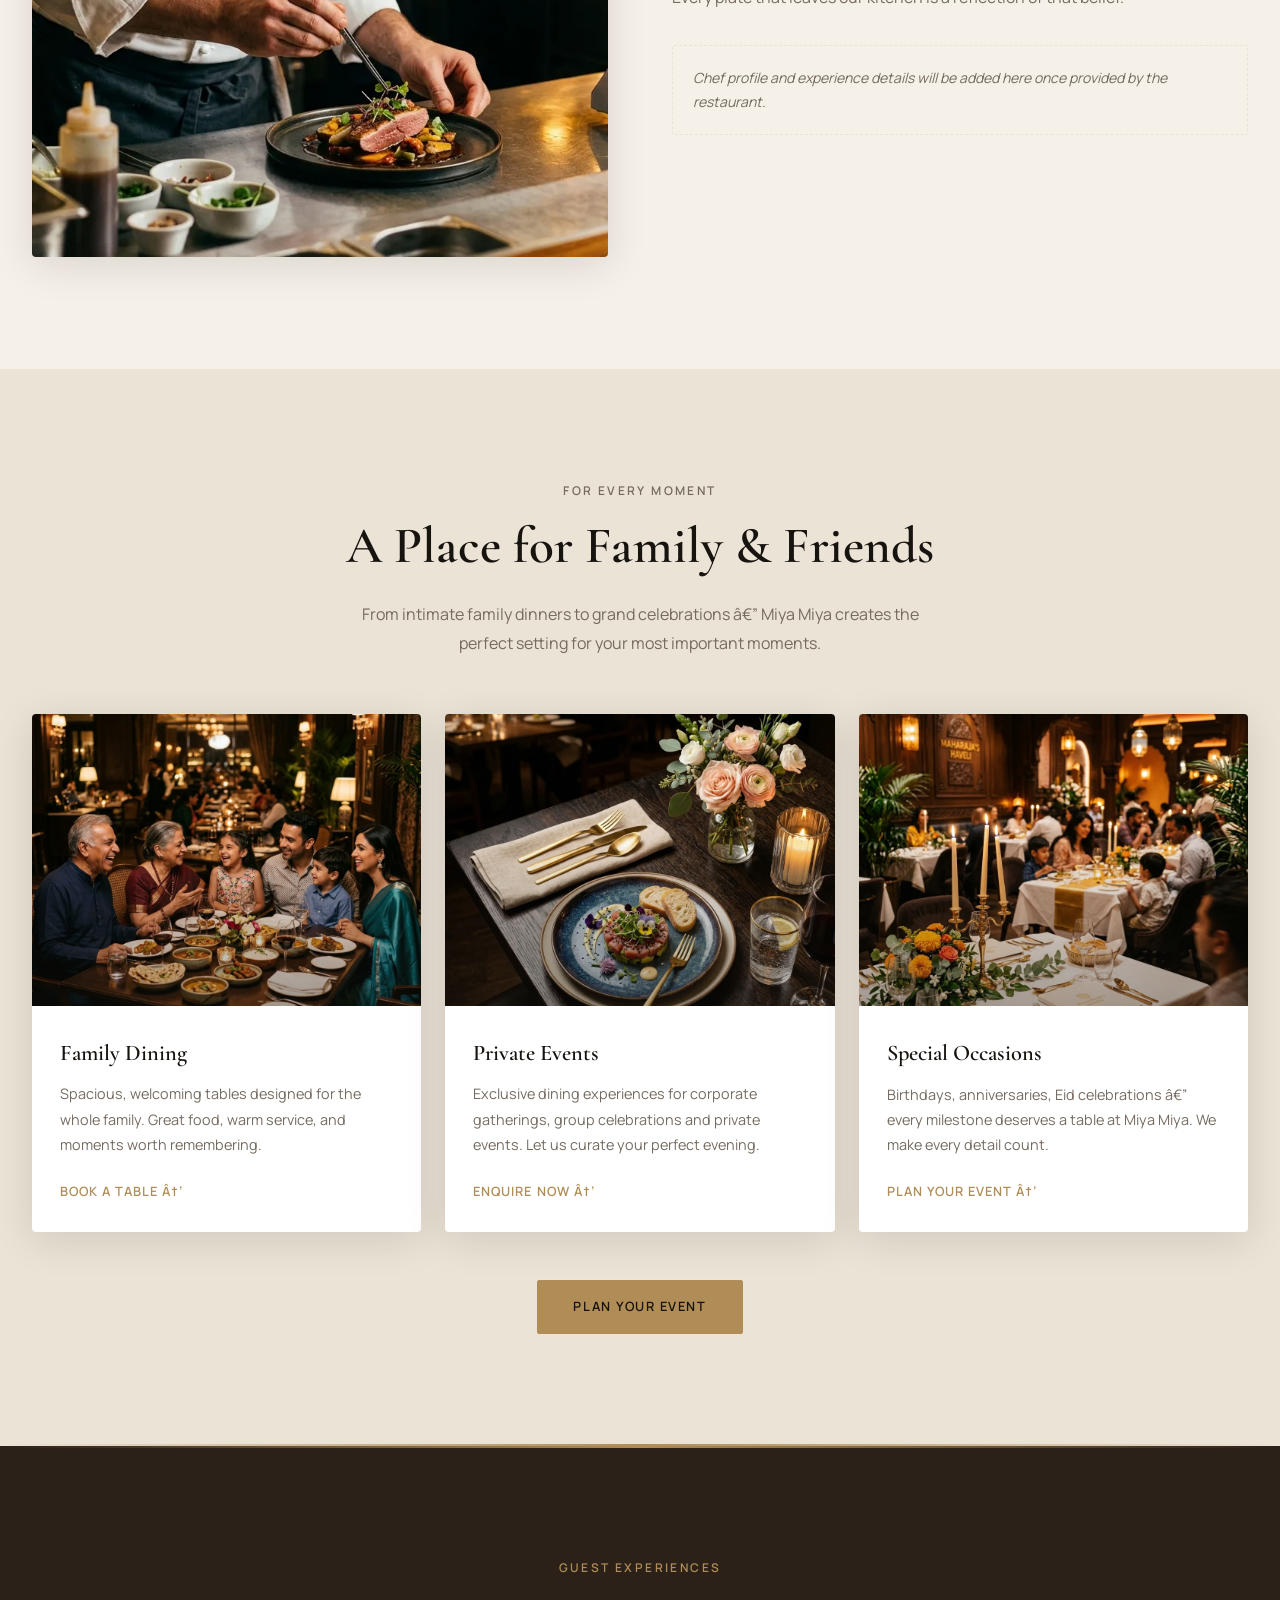
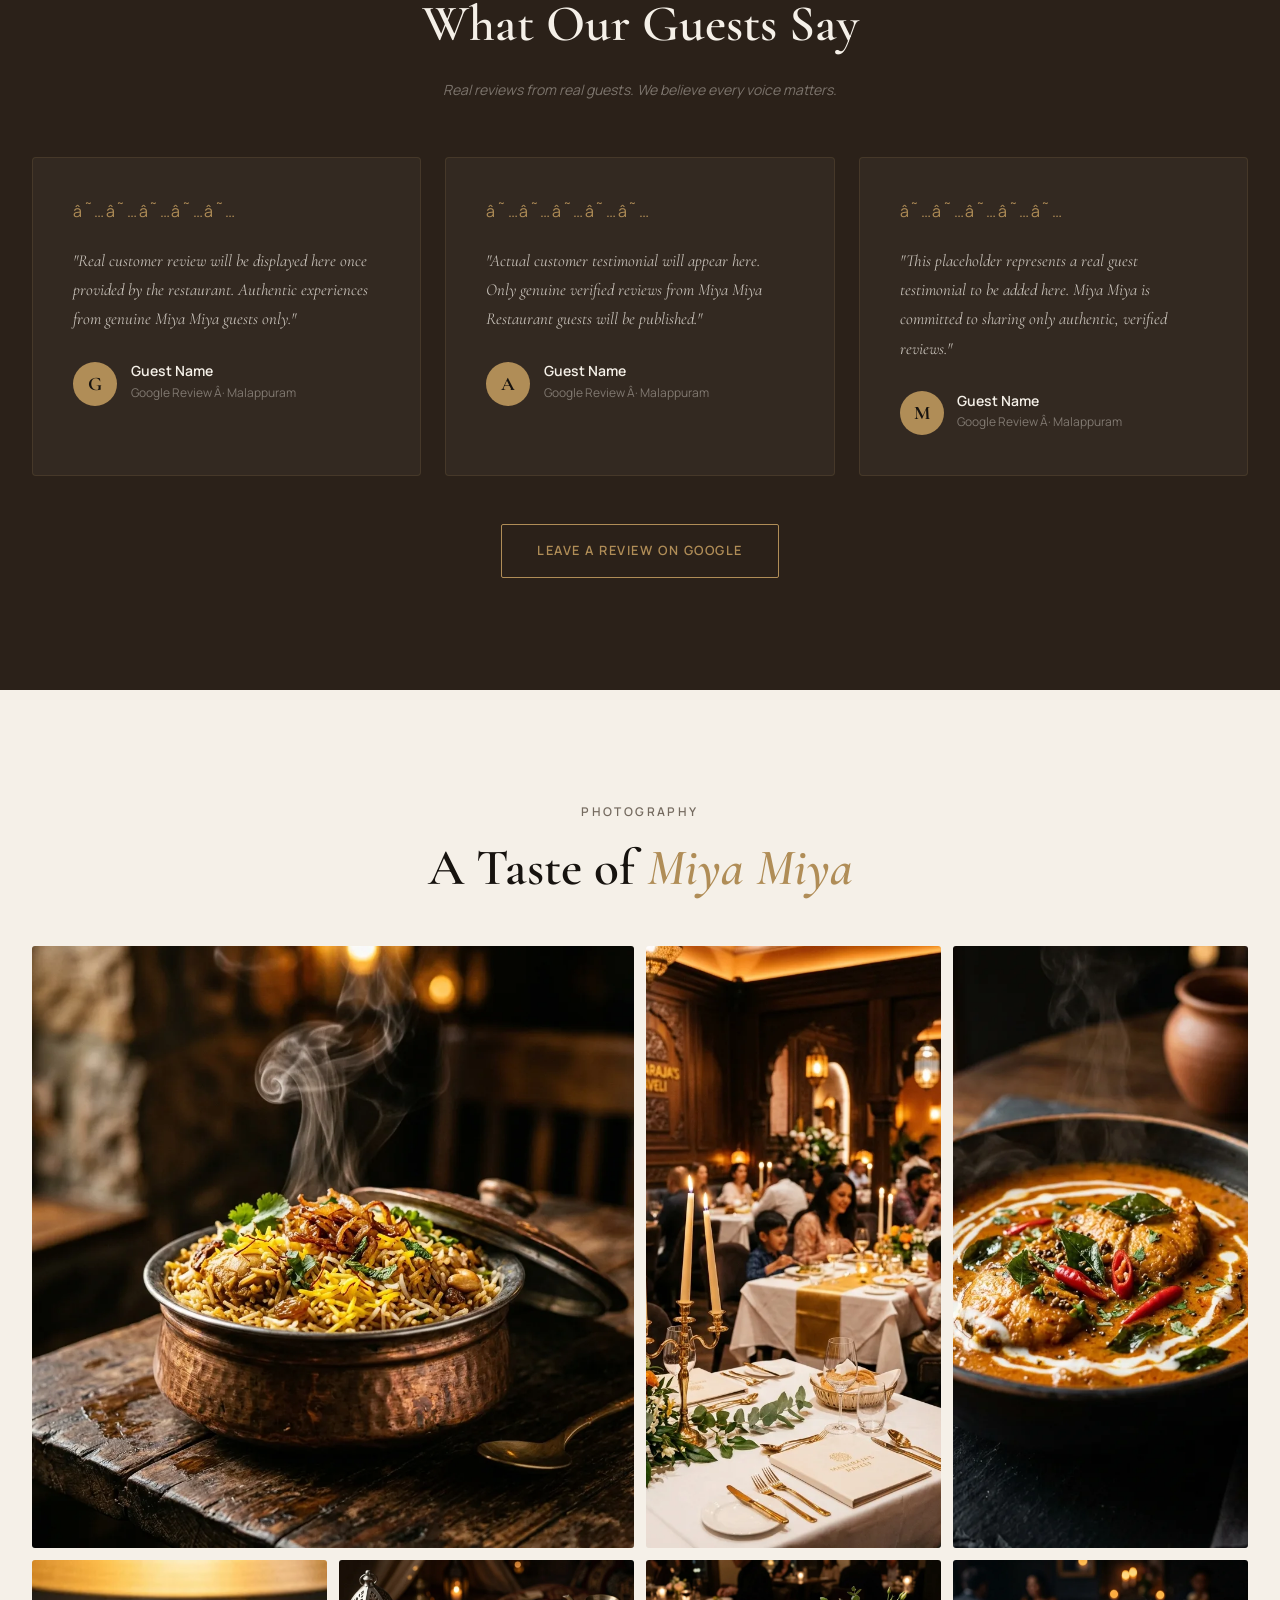
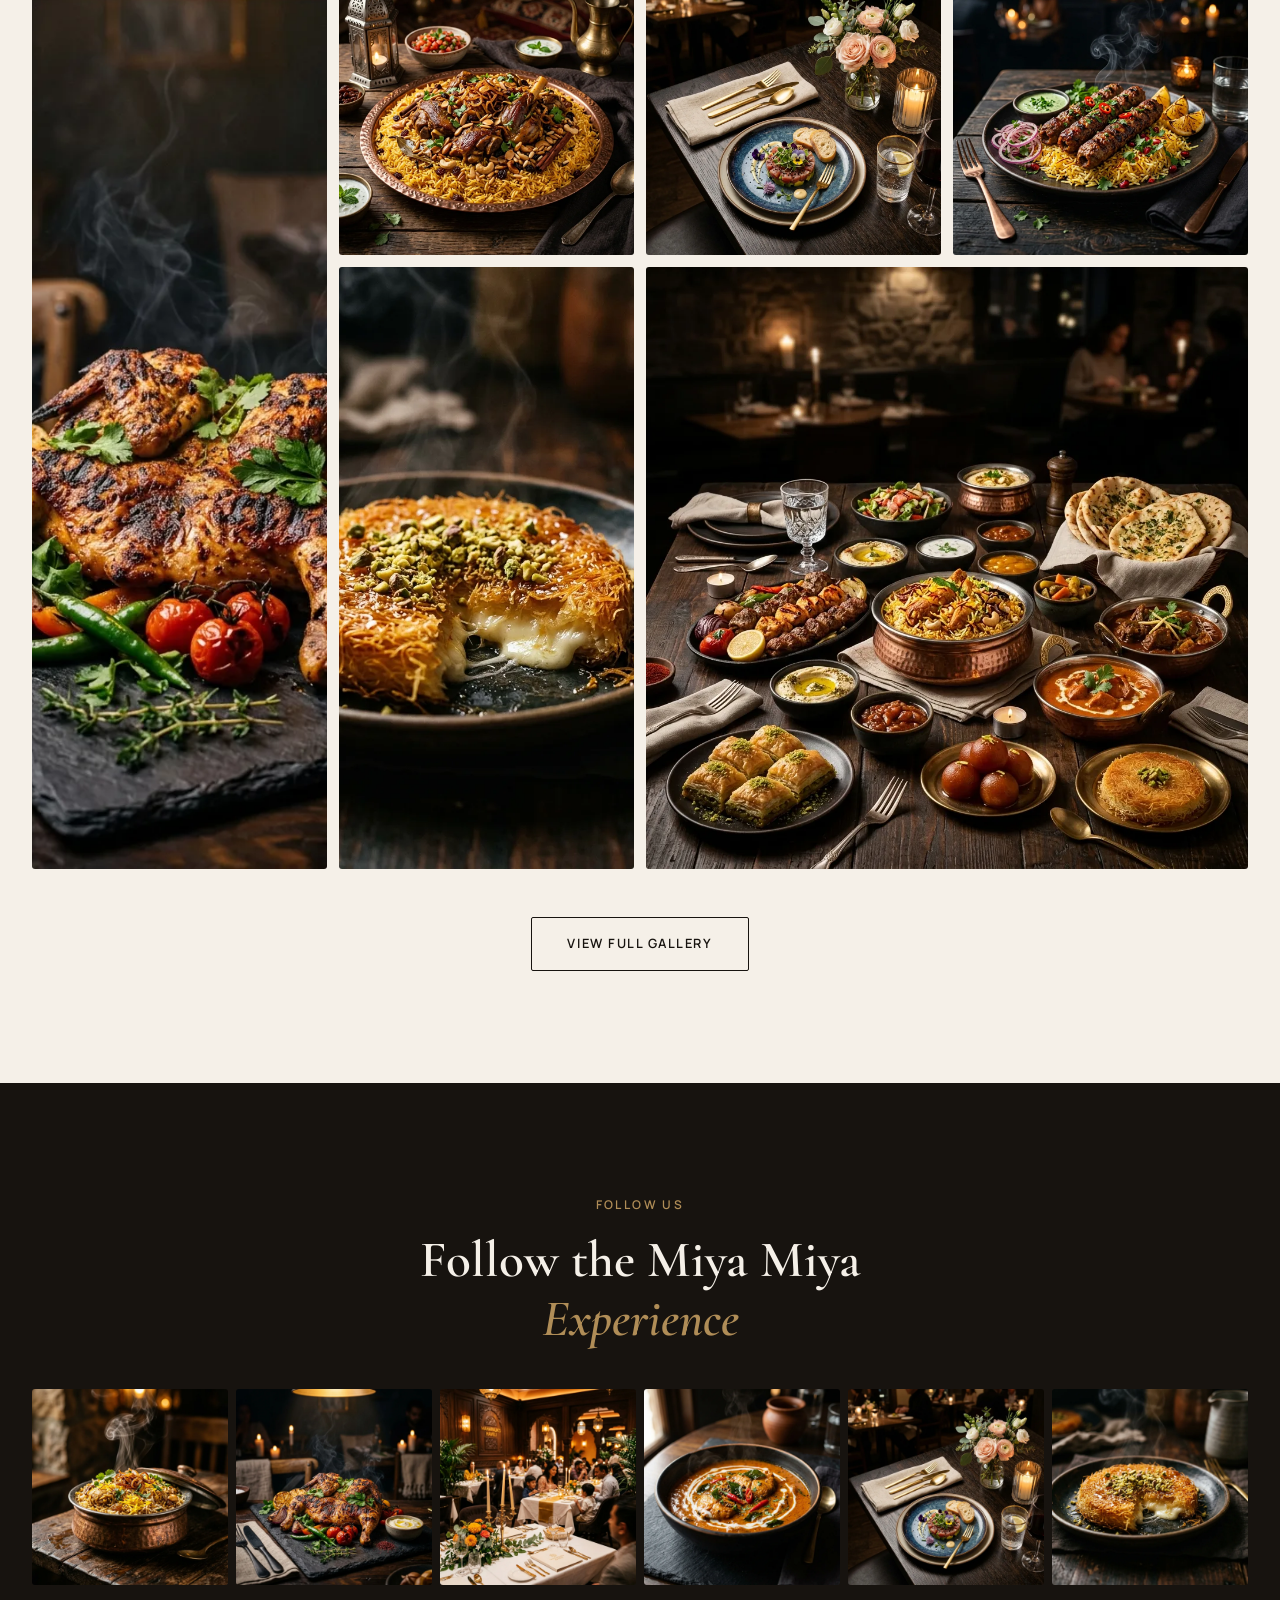
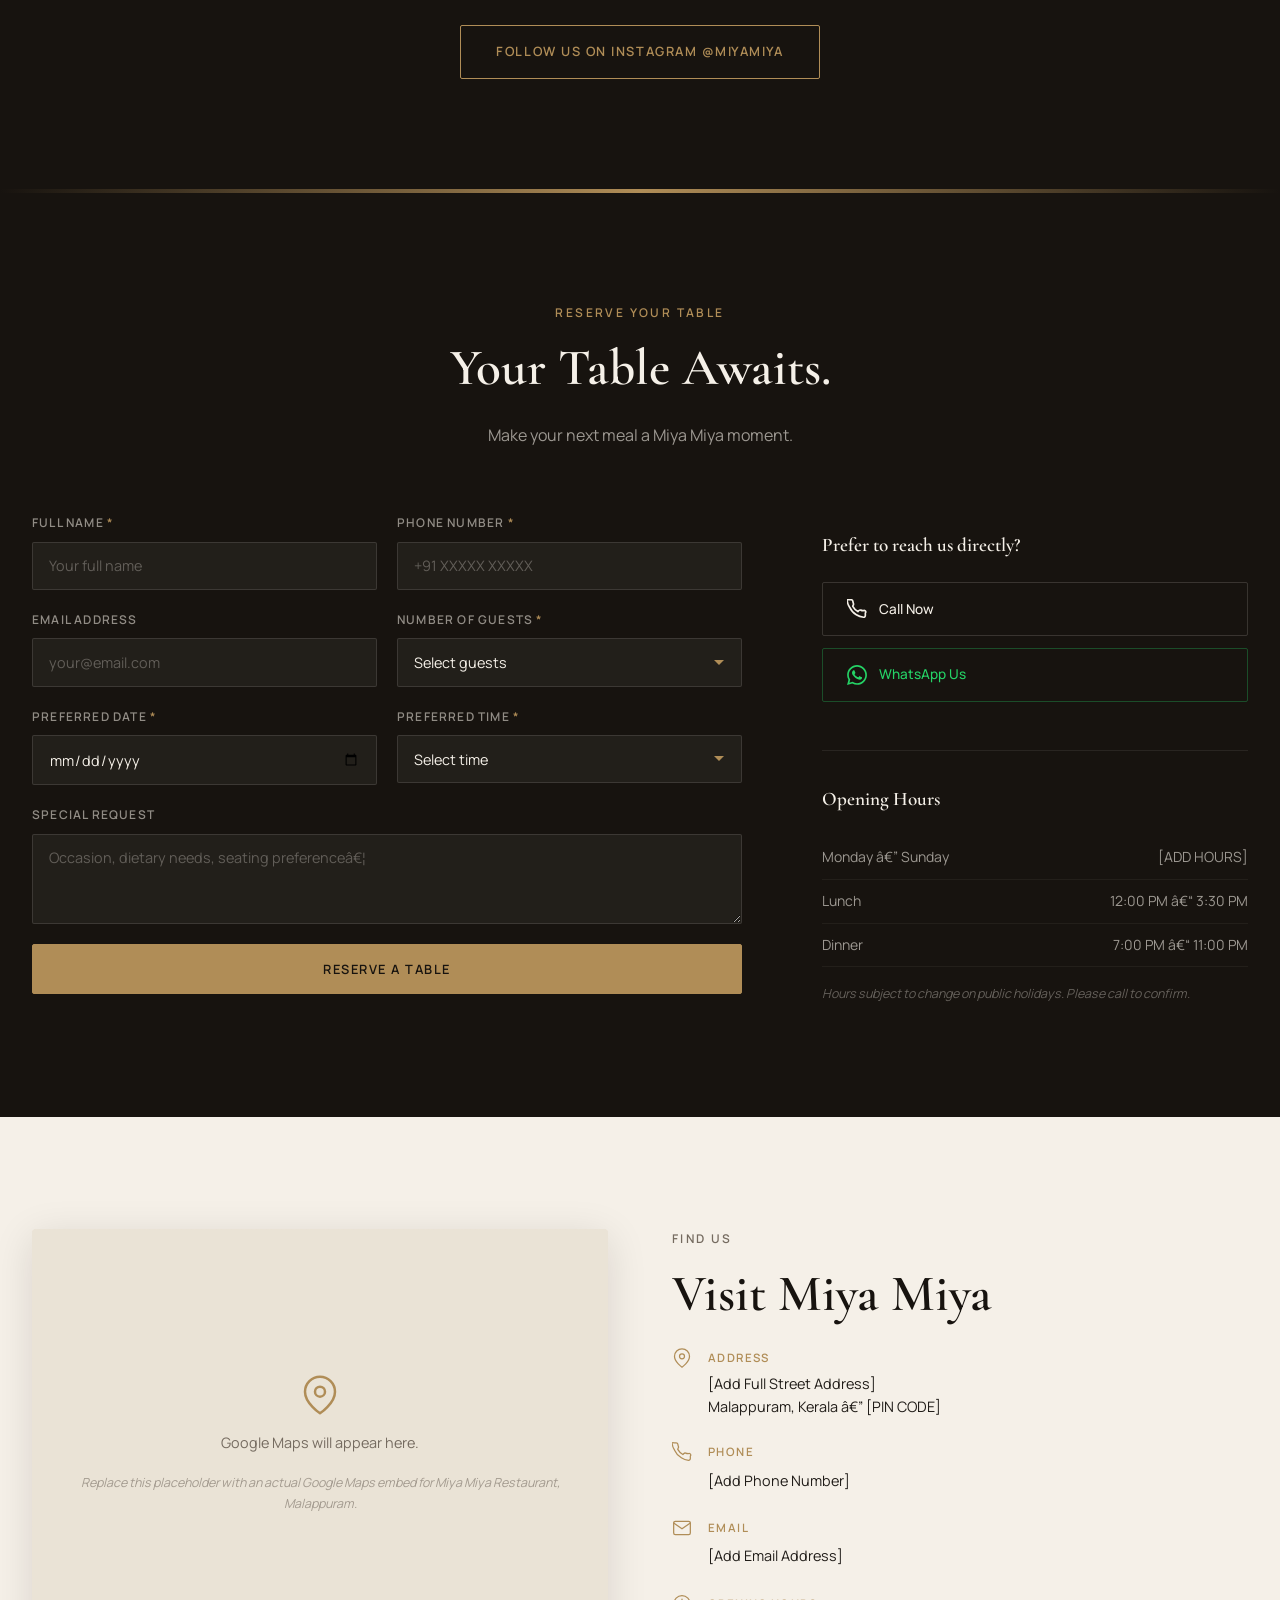
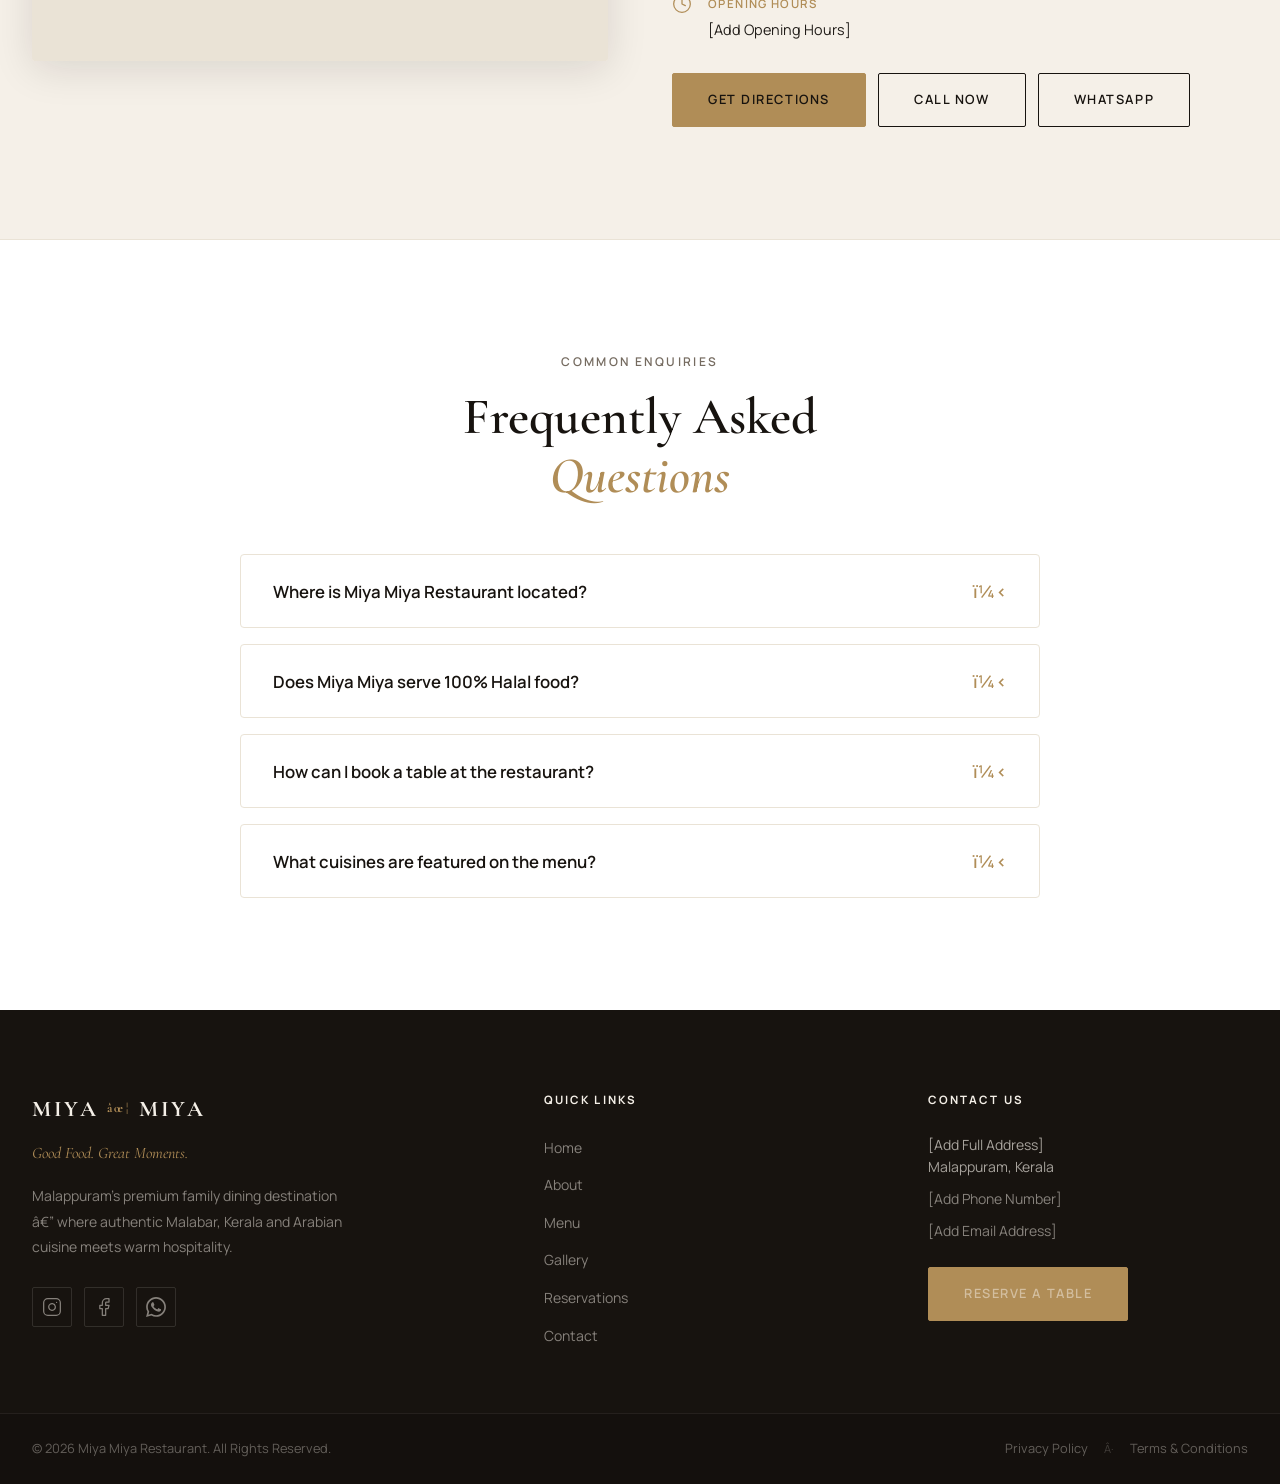
==== commit f02b194d: "SEO: Implemented WebP images, layout shift layout-sizing, unique metadata, canonical links, Open Gra" ====
--- a/index.html
+++ b/index.html
@@ -19,14 +19,14 @@
   <meta property="og:description" content="The best biryani restaurant in Malappuram, Kerala. Authentic Malabar biryani, Kerala &amp; Arabian cuisine. Warm hospitality and unforgettable moments." />
   <meta property="og:url" content="https://www.miyamiya.in/" />
   <meta property="og:site_name" content="Miya Miya Restaurant" />
-  <meta property="og:image" content="https://www.miyamiya.in/assets/og-image.jpg" />
+  <meta property="og:image" content="https://www.miyamiya.in/assets/miya-miya-og-share.png" />
   <meta property="og:locale" content="en_IN" />
 
   <!-- ======= TWITTER CARD ======= -->
   <meta name="twitter:card" content="summary_large_image" />
   <meta name="twitter:title" content="Miya Miya Restaurant | Malappuram, Kerala" />
   <meta name="twitter:description" content="Premium family dining in Malappuram. Authentic Malabar, Kerala & Arabian cuisine. Reserve your table." />
-  <meta name="twitter:image" content="https://www.miyamiya.in/assets/og-image.jpg" />
+  <meta name="twitter:image" content="https://www.miyamiya.in/assets/miya-miya-og-share.png" />
 
   <!-- ======= FONTS ======= -->
   <link rel="preconnect" href="https://fonts.googleapis.com" />
@@ -47,7 +47,7 @@
         "telephone": "[ADD PHONE NUMBER]",
         "email": "[ADD EMAIL]",
         "servesCuisine": ["Malabar", "Kerala", "Arabian", "Indian", "Multi-cuisine"],
-        "priceRange": "₹₹",
+        "priceRange": "â‚¹â‚¹",
         "hasMap": "https://maps.google.com/?q=Miya+Miya+Restaurant+Malappuram",
         "address": {
           "@type": "PostalAddress",
@@ -72,7 +72,7 @@
         ],
         "menu": "https://www.miyamiya.in/menu",
         "acceptsReservations": "true",
-        "image": "https://www.miyamiya.in/assets/og-image.jpg",
+        "image": "https://www.miyamiya.in/assets/miya-miya-restaurant-malappuram-biryani.webp",
         "sameAs": [
           "https://www.instagram.com/miyamiya",
           "https://www.facebook.com/miyamiya"
@@ -142,7 +142,7 @@
     <nav class="nav-container" aria-label="Main Navigation">
       <a href="/" class="nav-logo" aria-label="Miya Miya Restaurant Home">
         <span class="logo-miya">MIYA</span>
-        <span class="logo-divider">✦</span>
+        <span class="logo-divider">âœ¦</span>
         <span class="logo-miya">MIYA</span>
       </a>
 
@@ -173,27 +173,29 @@
 
 
   <!-- ============================================================
-       SECTION 1 — HERO
-  ============================================================ -->
-  <section id="home" class="hero" aria-label="Miya Miya — Best Restaurant in Malappuram, Kerala">
+       SECTION 1 â€” HERO
+  ============================================================ -->
+  <section id="home" class="hero" aria-label="Miya Miya â€” Best Restaurant in Malappuram, Kerala">
     <div class="hero-media">
       <img
-        src="assets/miya-miya-restaurant-malappuram-biryani.png"
+        src="assets/miya-miya-restaurant-malappuram-biryani.webp"
         alt="Miya Miya family restaurant in Malappuram"
         class="hero-bg-img"
         fetchpriority="high"
+        width="1024"
+        height="1024"
       />
       <div class="hero-overlay"></div>
     </div>
 
     <div class="hero-content">
-      <p class="hero-eyebrow reveal-up">✦ Welcome to Miya Miya ✦</p>
+      <p class="hero-eyebrow reveal-up">âœ¦ Welcome to Miya Miya âœ¦</p>
       <h1 class="hero-headline reveal-up delay-1">
         Miya Miya &ndash; A Family<br />
         Dining Experience in <em>Malappuram.</em>
       </h1>
       <p class="hero-sub reveal-up delay-2">
-        Malappuram's most loved dining destination — where exceptional flavours meet unforgettable hospitality.
+        Malappuram's most loved dining destination â€” where exceptional flavours meet unforgettable hospitality.
       </p>
 
       <div class="hero-ctas reveal-up delay-3">
@@ -205,20 +207,20 @@
 
     <a href="#about" class="hero-scroll" aria-label="Scroll down to discover more">
       <span class="scroll-label">Scroll to Discover</span>
-      <span class="scroll-arrow">↓</span>
+      <span class="scroll-arrow">â†“</span>
     </a>
   </section>
 
 
   <!-- ============================================================
-       SECTION 2 — BRAND INTRO / OUR STORY
+       SECTION 2 â€” BRAND INTRO / OUR STORY
   ============================================================ -->
   <section id="about" class="section-about" aria-labelledby="about-heading">
     <div class="about-container">
       <div class="about-image-col reveal-left">
         <div class="about-img-frame">
           <img
-            src="assets/miya-miya-food-spread-malappuram.png"
+            src="assets/miya-miya-food-spread-malappuram.webp"
             alt="Miya Miya restaurant food menu"
             loading="lazy"
           />
@@ -237,10 +239,10 @@
           At Miya Miya, we believe that a meal is never just about the food on the plate. It is about the conversation that follows, the laughter that fills the room, and the memories that linger long after the last bite.
         </p>
         <p class="about-body">
-          Every dish that leaves our kitchen is the result of carefully selected ingredients, time-honoured recipes, and the kind of quiet dedication that only a true passion for food can produce. Widely regarded as the best biryani restaurant in Malappuram, our signature Malabar biryani is slow-cooked with hand-ground spices and the finest Jeerakasala rice — a recipe perfected through years of craft. From that iconic biryani to the richness of our Arabian specialities, we cook with care and we serve with pride.
+          Every dish that leaves our kitchen is the result of carefully selected ingredients, time-honoured recipes, and the kind of quiet dedication that only a true passion for food can produce. Widely regarded as the best biryani restaurant in Malappuram, our signature Malabar biryani is slow-cooked with hand-ground spices and the finest Jeerakasala rice â€” a recipe perfected through years of craft. From that iconic biryani to the richness of our Arabian specialities, we cook with care and we serve with pride.
         </p>
         <p class="about-body">
-          Miya Miya is not just a restaurant in Malappuram. It is a gathering place — for families, for celebrations, for the simple joy of sitting down together over good food.
+          Miya Miya is not just a restaurant in Malappuram. It is a gathering place â€” for families, for celebrations, for the simple joy of sitting down together over good food.
         </p>
         <a href="#experience" class="btn btn-outline-dark">Discover Our Story</a>
       </div>
@@ -249,7 +251,7 @@
 
 
   <!-- ============================================================
-       SECTION 3 — SIGNATURE SPECIALS (Dark)
+       SECTION 3 â€” SIGNATURE SPECIALS (Dark)
   ============================================================ -->
   <section id="specials" class="section-specials" aria-labelledby="specials-heading">
     <div class="specials-container">
@@ -261,19 +263,19 @@
 
       <div class="specials-grid">
 
-        <article class="dish-card reveal-up delay-1" aria-label="Signature Biryani — Best Biryani in Malappuram">
+        <article class="dish-card reveal-up delay-1" aria-label="Signature Biryani â€” Best Biryani in Malappuram">
           <div class="dish-card-img-wrap">
             <img
-              src="assets/miya-miya-restaurant-malappuram-biryani.png"
-              alt="Best Malabar Biryani in Malappuram — Miya Miya Restaurant signature dish"
+              src="assets/miya-miya-restaurant-malappuram-biryani.webp"
+              alt="Best Malabar Biryani in Malappuram â€” Miya Miya Restaurant signature dish"
               loading="lazy"
             />
           </div>
           <div class="dish-card-body">
             <h3 class="dish-name">Miya Miya Signature Biryani</h3>
-            <p class="dish-desc">Rich, aromatic Jeerakasala rice layered with slow-cooked meat and hand-ground spices — a celebration on a plate.</p>
+            <p class="dish-desc">Rich, aromatic Jeerakasala rice layered with slow-cooked meat and hand-ground spices â€” a celebration on a plate.</p>
             <div class="dish-footer">
-              <span class="dish-price">₹ XXX</span>
+              <span class="dish-price">â‚¹ XXX</span>
               <span class="dish-tag">Chef's Signature</span>
             </div>
           </div>
@@ -282,8 +284,8 @@
         <article class="dish-card reveal-up delay-2" aria-label="Kerala Fish Curry">
           <div class="dish-card-img-wrap">
             <img
-              src="assets/miya-miya-restaurant-fish-curry.png"
-              alt="Authentic Kerala Fish Curry — Miya Miya Restaurant"
+              src="assets/miya-miya-restaurant-fish-curry.webp"
+              alt="Authentic Kerala Fish Curry â€” Miya Miya Restaurant"
               loading="lazy"
             />
           </div>
@@ -291,7 +293,7 @@
             <h3 class="dish-name">Coastal Fish Curry</h3>
             <p class="dish-desc">Fresh Malabar catch simmered in a bold coconut milk gravy with tamarind, green chilli and fragrant curry leaves.</p>
             <div class="dish-footer">
-              <span class="dish-price">₹ XXX</span>
+              <span class="dish-price">â‚¹ XXX</span>
               <span class="dish-tag">Kerala Heritage</span>
             </div>
           </div>
@@ -300,8 +302,8 @@
         <article class="dish-card reveal-up delay-3" aria-label="Al Faham Grilled Chicken">
           <div class="dish-card-img-wrap">
             <img
-              src="assets/miya-miya-restaurant-grilled-chicken.png"
-              alt="Al Faham Grilled Chicken — Miya Miya Restaurant Malappuram"
+              src="assets/miya-miya-restaurant-grilled-chicken.webp"
+              alt="Al Faham Grilled Chicken â€” Miya Miya Restaurant Malappuram"
               loading="lazy"
             />
           </div>
@@ -309,7 +311,7 @@
             <h3 class="dish-name">Al Faham Grill</h3>
             <p class="dish-desc">Tender whole chicken marinated in Levantine spices, charcoal-grilled to a golden crisp. Served with aromatic rice and garlic sauce.</p>
             <div class="dish-footer">
-              <span class="dish-price">₹ XXX</span>
+              <span class="dish-price">â‚¹ XXX</span>
               <span class="dish-tag">Arabian Grill</span>
             </div>
           </div>
@@ -318,8 +320,8 @@
         <article class="dish-card reveal-up delay-1" aria-label="Mandi Rice">
           <div class="dish-card-img-wrap">
             <img
-              src="assets/miya-miya-restaurant-mandi-rice.png"
-              alt="Mandi Rice with slow-cooked lamb — Miya Miya Restaurant"
+              src="assets/miya-miya-restaurant-mandi-rice.webp"
+              alt="Mandi Rice with slow-cooked lamb â€” Miya Miya Restaurant"
               loading="lazy"
             />
           </div>
@@ -327,7 +329,7 @@
             <h3 class="dish-name">Grand Mandi</h3>
             <p class="dish-desc">Slow-cooked tender lamb over saffron basmati, garnished with caramelised onions, raisins and toasted almonds. A Gulf classic, perfected.</p>
             <div class="dish-footer">
-              <span class="dish-price">₹ XXX</span>
+              <span class="dish-price">â‚¹ XXX</span>
               <span class="dish-tag">Gulf Special</span>
             </div>
           </div>
@@ -336,8 +338,8 @@
         <article class="dish-card reveal-up delay-2" aria-label="Seekh Kebab">
           <div class="dish-card-img-wrap">
             <img
-              src="assets/miya-miya-restaurant-kebab.png"
-              alt="Seekh Kebab platter — Miya Miya Restaurant Malappuram"
+              src="assets/miya-miya-restaurant-kebab.webp"
+              alt="Seekh Kebab platter â€” Miya Miya Restaurant Malappuram"
               loading="lazy"
             />
           </div>
@@ -345,7 +347,7 @@
             <h3 class="dish-name">Seekh Kebab Platter</h3>
             <p class="dish-desc">Minced meat blended with fresh herbs and spices, skewered and char-grilled. Accompanied by saffron rice and house chutney.</p>
             <div class="dish-footer">
-              <span class="dish-price">₹ XXX</span>
+              <span class="dish-price">â‚¹ XXX</span>
               <span class="dish-tag">Grill House</span>
             </div>
           </div>
@@ -354,8 +356,8 @@
         <article class="dish-card reveal-up delay-3" aria-label="Kunafa Dessert">
           <div class="dish-card-img-wrap">
             <img
-              src="assets/miya-miya-restaurant-kunafa-dessert.png"
-              alt="Kunafa dessert — Miya Miya Restaurant"
+              src="assets/miya-miya-restaurant-kunafa-dessert.webp"
+              alt="Kunafa dessert â€” Miya Miya Restaurant"
               loading="lazy"
             />
           </div>
@@ -363,7 +365,7 @@
             <h3 class="dish-name">Kunafa</h3>
             <p class="dish-desc">Crisp golden shredded pastry over warm melted cheese, drizzled with rose-water syrup and crushed pistachios. A sweet finish to a perfect meal.</p>
             <div class="dish-footer">
-              <span class="dish-price">₹ XXX</span>
+              <span class="dish-price">â‚¹ XXX</span>
               <span class="dish-tag">Dessert</span>
             </div>
           </div>
@@ -379,7 +381,7 @@
 
 
   <!-- ============================================================
-       SECTION 4 — WHY MIYA MIYA
+       SECTION 4 â€” WHY MIYA MIYA
   ============================================================ -->
   <section class="section-why" aria-labelledby="why-heading">
     <div class="why-container">
@@ -409,7 +411,7 @@
           </div>
           <span class="why-num">02</span>
           <h3 class="why-title">Crafted with Care</h3>
-          <p class="why-body">Every dish is prepared with focused attention to flavour, texture and presentation — nothing rushed, nothing compromised.</p>
+          <p class="why-body">Every dish is prepared with focused attention to flavour, texture and presentation â€” nothing rushed, nothing compromised.</p>
         </div>
 
         <div class="why-card reveal-up delay-3">
@@ -422,20 +424,20 @@
           </div>
           <span class="why-num">03</span>
           <h3 class="why-title">Warm Hospitality</h3>
-          <p class="why-body">A genuinely welcoming experience from the moment you arrive — because great food deserves great company.</p>
-        </div>
-      </div>
-    </div>
-  </section>
-
-
-  <!-- ============================================================
-       SECTION 5 — RESTAURANT EXPERIENCE (Cinematic)
+          <p class="why-body">A genuinely welcoming experience from the moment you arrive â€” because great food deserves great company.</p>
+        </div>
+      </div>
+    </div>
+  </section>
+
+
+  <!-- ============================================================
+       SECTION 5 â€” RESTAURANT EXPERIENCE (Cinematic)
   ============================================================ -->
   <section id="experience" class="section-experience" aria-labelledby="experience-heading">
     <div class="experience-media">
       <img
-        src="assets/miya-miya-restaurant-interior-malappuram.png"
+        src="assets/miya-miya-restaurant-interior-malappuram.webp"
         alt="Miya Miya family restaurant in Malappuram"
         class="experience-bg"
         loading="lazy"
@@ -457,7 +459,7 @@
 
 
   <!-- ============================================================
-       SECTION 6 — MENU
+       SECTION 6 â€” MENU
   ============================================================ -->
   <section id="menu" class="section-menu" aria-labelledby="menu-heading">
     <div class="menu-container">
@@ -482,59 +484,59 @@
 
         <div class="menu-panel active" id="panel-starters" role="tabpanel" aria-labelledby="tab-starters">
           <div class="menu-items-grid">
-            <div class="menu-item"><div class="mi-info"><h4>Dish Name</h4><p>Short description of this starter dish will go here.</p></div><span class="mi-price">₹ XXX</span></div>
-            <div class="menu-item"><div class="mi-info"><h4>Dish Name</h4><p>Short description of this starter dish will go here.</p></div><span class="mi-price">₹ XXX</span></div>
-            <div class="menu-item"><div class="mi-info"><h4>Dish Name</h4><p>Short description of this starter dish will go here.</p></div><span class="mi-price">₹ XXX</span></div>
-            <div class="menu-item"><div class="mi-info"><h4>Dish Name</h4><p>Short description of this starter dish will go here.</p></div><span class="mi-price">₹ XXX</span></div>
-            <div class="menu-item"><div class="mi-info"><h4>Dish Name</h4><p>Short description of this starter dish will go here.</p></div><span class="mi-price">₹ XXX</span></div>
-            <div class="menu-item"><div class="mi-info"><h4>Dish Name</h4><p>Short description of this starter dish will go here.</p></div><span class="mi-price">₹ XXX</span></div>
+            <div class="menu-item"><div class="mi-info"><h4>Dish Name</h4><p>Short description of this starter dish will go here.</p></div><span class="mi-price">â‚¹ XXX</span></div>
+            <div class="menu-item"><div class="mi-info"><h4>Dish Name</h4><p>Short description of this starter dish will go here.</p></div><span class="mi-price">â‚¹ XXX</span></div>
+            <div class="menu-item"><div class="mi-info"><h4>Dish Name</h4><p>Short description of this starter dish will go here.</p></div><span class="mi-price">â‚¹ XXX</span></div>
+            <div class="menu-item"><div class="mi-info"><h4>Dish Name</h4><p>Short description of this starter dish will go here.</p></div><span class="mi-price">â‚¹ XXX</span></div>
+            <div class="menu-item"><div class="mi-info"><h4>Dish Name</h4><p>Short description of this starter dish will go here.</p></div><span class="mi-price">â‚¹ XXX</span></div>
+            <div class="menu-item"><div class="mi-info"><h4>Dish Name</h4><p>Short description of this starter dish will go here.</p></div><span class="mi-price">â‚¹ XXX</span></div>
           </div>
         </div>
 
         <div class="menu-panel" id="panel-mains" role="tabpanel" aria-labelledby="tab-mains">
           <div class="menu-items-grid">
-            <div class="menu-item"><div class="mi-info"><h4>Dish Name</h4><p>Short description of this main course dish goes here.</p></div><span class="mi-price">₹ XXX</span></div>
-            <div class="menu-item"><div class="mi-info"><h4>Dish Name</h4><p>Short description of this main course dish goes here.</p></div><span class="mi-price">₹ XXX</span></div>
-            <div class="menu-item"><div class="mi-info"><h4>Dish Name</h4><p>Short description of this main course dish goes here.</p></div><span class="mi-price">₹ XXX</span></div>
-            <div class="menu-item"><div class="mi-info"><h4>Dish Name</h4><p>Short description of this main course dish goes here.</p></div><span class="mi-price">₹ XXX</span></div>
-            <div class="menu-item"><div class="mi-info"><h4>Dish Name</h4><p>Short description of this main course dish goes here.</p></div><span class="mi-price">₹ XXX</span></div>
-            <div class="menu-item"><div class="mi-info"><h4>Dish Name</h4><p>Short description of this main course dish goes here.</p></div><span class="mi-price">₹ XXX</span></div>
+            <div class="menu-item"><div class="mi-info"><h4>Dish Name</h4><p>Short description of this main course dish goes here.</p></div><span class="mi-price">â‚¹ XXX</span></div>
+            <div class="menu-item"><div class="mi-info"><h4>Dish Name</h4><p>Short description of this main course dish goes here.</p></div><span class="mi-price">â‚¹ XXX</span></div>
+            <div class="menu-item"><div class="mi-info"><h4>Dish Name</h4><p>Short description of this main course dish goes here.</p></div><span class="mi-price">â‚¹ XXX</span></div>
+            <div class="menu-item"><div class="mi-info"><h4>Dish Name</h4><p>Short description of this main course dish goes here.</p></div><span class="mi-price">â‚¹ XXX</span></div>
+            <div class="menu-item"><div class="mi-info"><h4>Dish Name</h4><p>Short description of this main course dish goes here.</p></div><span class="mi-price">â‚¹ XXX</span></div>
+            <div class="menu-item"><div class="mi-info"><h4>Dish Name</h4><p>Short description of this main course dish goes here.</p></div><span class="mi-price">â‚¹ XXX</span></div>
           </div>
         </div>
 
         <div class="menu-panel" id="panel-rice" role="tabpanel" aria-labelledby="tab-rice">
           <div class="menu-items-grid">
-            <div class="menu-item"><div class="mi-info"><h4>Miya Miya Signature Biryani</h4><p>Aromatic Jeerakasala rice, slow-cooked meat, hand-ground spices.</p></div><span class="mi-price">₹ XXX</span></div>
-            <div class="menu-item"><div class="mi-info"><h4>Grand Mandi</h4><p>Saffron basmati, slow-cooked lamb, caramelised onions and almonds.</p></div><span class="mi-price">₹ XXX</span></div>
-            <div class="menu-item"><div class="mi-info"><h4>Dish Name</h4><p>Short description of this rice dish will go here.</p></div><span class="mi-price">₹ XXX</span></div>
-            <div class="menu-item"><div class="mi-info"><h4>Dish Name</h4><p>Short description of this rice dish will go here.</p></div><span class="mi-price">₹ XXX</span></div>
+            <div class="menu-item"><div class="mi-info"><h4>Miya Miya Signature Biryani</h4><p>Aromatic Jeerakasala rice, slow-cooked meat, hand-ground spices.</p></div><span class="mi-price">â‚¹ XXX</span></div>
+            <div class="menu-item"><div class="mi-info"><h4>Grand Mandi</h4><p>Saffron basmati, slow-cooked lamb, caramelised onions and almonds.</p></div><span class="mi-price">â‚¹ XXX</span></div>
+            <div class="menu-item"><div class="mi-info"><h4>Dish Name</h4><p>Short description of this rice dish will go here.</p></div><span class="mi-price">â‚¹ XXX</span></div>
+            <div class="menu-item"><div class="mi-info"><h4>Dish Name</h4><p>Short description of this rice dish will go here.</p></div><span class="mi-price">â‚¹ XXX</span></div>
           </div>
         </div>
 
         <div class="menu-panel" id="panel-grills" role="tabpanel" aria-labelledby="tab-grills">
           <div class="menu-items-grid">
-            <div class="menu-item"><div class="mi-info"><h4>Al Faham Grill</h4><p>Levantine spiced charcoal-grilled chicken with garlic sauce.</p></div><span class="mi-price">₹ XXX</span></div>
-            <div class="menu-item"><div class="mi-info"><h4>Seekh Kebab Platter</h4><p>Char-grilled minced meat with house chutney and saffron rice.</p></div><span class="mi-price">₹ XXX</span></div>
-            <div class="menu-item"><div class="mi-info"><h4>Dish Name</h4><p>Short description of this grill dish will go here.</p></div><span class="mi-price">₹ XXX</span></div>
-            <div class="menu-item"><div class="mi-info"><h4>Dish Name</h4><p>Short description of this grill dish will go here.</p></div><span class="mi-price">₹ XXX</span></div>
+            <div class="menu-item"><div class="mi-info"><h4>Al Faham Grill</h4><p>Levantine spiced charcoal-grilled chicken with garlic sauce.</p></div><span class="mi-price">â‚¹ XXX</span></div>
+            <div class="menu-item"><div class="mi-info"><h4>Seekh Kebab Platter</h4><p>Char-grilled minced meat with house chutney and saffron rice.</p></div><span class="mi-price">â‚¹ XXX</span></div>
+            <div class="menu-item"><div class="mi-info"><h4>Dish Name</h4><p>Short description of this grill dish will go here.</p></div><span class="mi-price">â‚¹ XXX</span></div>
+            <div class="menu-item"><div class="mi-info"><h4>Dish Name</h4><p>Short description of this grill dish will go here.</p></div><span class="mi-price">â‚¹ XXX</span></div>
           </div>
         </div>
 
         <div class="menu-panel" id="panel-desserts" role="tabpanel" aria-labelledby="tab-desserts">
           <div class="menu-items-grid">
-            <div class="menu-item"><div class="mi-info"><h4>Kunafa</h4><p>Crisp shredded pastry, warm cheese, rose syrup and pistachios.</p></div><span class="mi-price">₹ XXX</span></div>
-            <div class="menu-item"><div class="mi-info"><h4>Dish Name</h4><p>Short description of this dessert will go here.</p></div><span class="mi-price">₹ XXX</span></div>
-            <div class="menu-item"><div class="mi-info"><h4>Dish Name</h4><p>Short description of this dessert will go here.</p></div><span class="mi-price">₹ XXX</span></div>
-            <div class="menu-item"><div class="mi-info"><h4>Dish Name</h4><p>Short description of this dessert will go here.</p></div><span class="mi-price">₹ XXX</span></div>
+            <div class="menu-item"><div class="mi-info"><h4>Kunafa</h4><p>Crisp shredded pastry, warm cheese, rose syrup and pistachios.</p></div><span class="mi-price">â‚¹ XXX</span></div>
+            <div class="menu-item"><div class="mi-info"><h4>Dish Name</h4><p>Short description of this dessert will go here.</p></div><span class="mi-price">â‚¹ XXX</span></div>
+            <div class="menu-item"><div class="mi-info"><h4>Dish Name</h4><p>Short description of this dessert will go here.</p></div><span class="mi-price">â‚¹ XXX</span></div>
+            <div class="menu-item"><div class="mi-info"><h4>Dish Name</h4><p>Short description of this dessert will go here.</p></div><span class="mi-price">â‚¹ XXX</span></div>
           </div>
         </div>
 
         <div class="menu-panel" id="panel-beverages" role="tabpanel" aria-labelledby="tab-beverages">
           <div class="menu-items-grid">
-            <div class="menu-item"><div class="mi-info"><h4>Beverage Name</h4><p>Short description of this beverage goes here.</p></div><span class="mi-price">₹ XXX</span></div>
-            <div class="menu-item"><div class="mi-info"><h4>Beverage Name</h4><p>Short description of this beverage goes here.</p></div><span class="mi-price">₹ XXX</span></div>
-            <div class="menu-item"><div class="mi-info"><h4>Beverage Name</h4><p>Short description of this beverage goes here.</p></div><span class="mi-price">₹ XXX</span></div>
-            <div class="menu-item"><div class="mi-info"><h4>Beverage Name</h4><p>Short description of this beverage goes here.</p></div><span class="mi-price">₹ XXX</span></div>
+            <div class="menu-item"><div class="mi-info"><h4>Beverage Name</h4><p>Short description of this beverage goes here.</p></div><span class="mi-price">â‚¹ XXX</span></div>
+            <div class="menu-item"><div class="mi-info"><h4>Beverage Name</h4><p>Short description of this beverage goes here.</p></div><span class="mi-price">â‚¹ XXX</span></div>
+            <div class="menu-item"><div class="mi-info"><h4>Beverage Name</h4><p>Short description of this beverage goes here.</p></div><span class="mi-price">â‚¹ XXX</span></div>
+            <div class="menu-item"><div class="mi-info"><h4>Beverage Name</h4><p>Short description of this beverage goes here.</p></div><span class="mi-price">â‚¹ XXX</span></div>
           </div>
         </div>
 
@@ -549,15 +551,15 @@
 
 
   <!-- ============================================================
-       SECTION 7 — CHEF / KITCHEN STORY
+       SECTION 7 â€” CHEF / KITCHEN STORY
   ============================================================ -->
   <section class="section-chef" aria-labelledby="chef-heading">
     <div class="chef-container">
       <div class="chef-image-col reveal-left">
         <div class="chef-img-frame">
           <img
-            src="assets/miya-miya-restaurant-chef-cooking.png"
-            alt="Kitchen craftsmanship at Miya Miya Restaurant — attention to detail in every dish"
+            src="assets/miya-miya-restaurant-chef-cooking.webp"
+            alt="Kitchen craftsmanship at Miya Miya Restaurant â€” attention to detail in every dish"
             loading="lazy"
           />
         </div>
@@ -570,7 +572,7 @@
           Behind every memorable dish is a commitment to doing things the right way. At Miya Miya, our kitchen is where attention to ingredients, preparation and detail becomes something you can taste.
         </p>
         <p class="about-body">
-          We believe the best food is made with patience — slow-cooked gravies, freshly ground spice blends, and the kind of care that no shortcut can replace. Every plate that leaves our kitchen is a reflection of that belief.
+          We believe the best food is made with patience â€” slow-cooked gravies, freshly ground spice blends, and the kind of care that no shortcut can replace. Every plate that leaves our kitchen is a reflection of that belief.
         </p>
         <div class="chef-detail-placeholder">
           <p class="chef-note">
@@ -583,7 +585,7 @@
 
 
   <!-- ============================================================
-       SECTION 8 — SPECIAL OCCASIONS
+       SECTION 8 â€” SPECIAL OCCASIONS
   ============================================================ -->
   <section class="section-occasions" aria-labelledby="occasions-heading">
     <div class="occasions-container">
@@ -591,14 +593,14 @@
       <h2 id="occasions-heading" class="section-headline reveal-up">
         A Place for Family &amp; Friends
       </h2>
-      <p class="occasions-sub reveal-up">From intimate family dinners to grand celebrations — Miya Miya creates the perfect setting for your most important moments.</p>
+      <p class="occasions-sub reveal-up">From intimate family dinners to grand celebrations â€” Miya Miya creates the perfect setting for your most important moments.</p>
 
       <div class="occasions-grid">
 
         <article class="occasion-card reveal-up delay-1">
           <div class="occasion-img-wrap">
             <img
-              src="assets/miya-miya-family-dining-experience.png"
+              src="assets/miya-miya-family-dining-experience.webp"
               alt="Family dining experience at Miya Miya Restaurant Malappuram"
               loading="lazy"
             />
@@ -607,14 +609,14 @@
           <div class="occasion-body">
             <h3 class="occasion-title">Family Dining</h3>
             <p class="occasion-desc">Spacious, welcoming tables designed for the whole family. Great food, warm service, and moments worth remembering.</p>
-            <a href="#reservation" class="occasion-link">Book a Table →</a>
+            <a href="#reservation" class="occasion-link">Book a Table â†’</a>
           </div>
         </article>
 
         <article class="occasion-card reveal-up delay-2">
           <div class="occasion-img-wrap">
             <img
-              src="assets/miya-miya-restaurant-table-setting.png"
+              src="assets/miya-miya-restaurant-table-setting.webp"
               alt="Private event dining at Miya Miya Restaurant"
               loading="lazy"
             />
@@ -623,23 +625,23 @@
           <div class="occasion-body">
             <h3 class="occasion-title">Private Events</h3>
             <p class="occasion-desc">Exclusive dining experiences for corporate gatherings, group celebrations and private events. Let us curate your perfect evening.</p>
-            <a href="#reservation" class="occasion-link">Enquire Now →</a>
+            <a href="#reservation" class="occasion-link">Enquire Now â†’</a>
           </div>
         </article>
 
         <article class="occasion-card reveal-up delay-3">
           <div class="occasion-img-wrap">
             <img
-              src="assets/miya-miya-restaurant-interior-malappuram.png"
-              alt="Special occasion dining at Miya Miya Restaurant — birthdays, anniversaries, celebrations"
+              src="assets/miya-miya-restaurant-interior-malappuram.webp"
+              alt="Special occasion dining at Miya Miya Restaurant â€” birthdays, anniversaries, celebrations"
               loading="lazy"
             />
             <div class="occasion-overlay"></div>
           </div>
           <div class="occasion-body">
             <h3 class="occasion-title">Special Occasions</h3>
-            <p class="occasion-desc">Birthdays, anniversaries, Eid celebrations — every milestone deserves a table at Miya Miya. We make every detail count.</p>
-            <a href="#reservation" class="occasion-link">Plan Your Event →</a>
+            <p class="occasion-desc">Birthdays, anniversaries, Eid celebrations â€” every milestone deserves a table at Miya Miya. We make every detail count.</p>
+            <a href="#reservation" class="occasion-link">Plan Your Event â†’</a>
           </div>
         </article>
 
@@ -653,7 +655,7 @@
 
 
   <!-- ============================================================
-       SECTION 9 — CUSTOMER REVIEWS
+       SECTION 9 â€” CUSTOMER REVIEWS
   ============================================================ -->
   <section id="reviews" class="section-reviews" aria-labelledby="reviews-heading">
     <div class="reviews-container">
@@ -666,7 +668,7 @@
       <div class="reviews-grid">
 
         <article class="review-card reveal-up delay-1">
-          <div class="review-stars" aria-label="5 out of 5 stars">★★★★★</div>
+          <div class="review-stars" aria-label="5 out of 5 stars">â˜…â˜…â˜…â˜…â˜…</div>
           <blockquote class="review-text">
             "Real customer review will be displayed here once provided by the restaurant. Authentic experiences from genuine Miya Miya guests only."
           </blockquote>
@@ -674,13 +676,13 @@
             <div class="author-avatar" aria-hidden="true">G</div>
             <div>
               <p class="author-name">Guest Name</p>
-              <p class="author-source">Google Review · Malappuram</p>
+              <p class="author-source">Google Review Â· Malappuram</p>
             </div>
           </div>
         </article>
 
         <article class="review-card reveal-up delay-2">
-          <div class="review-stars" aria-label="5 out of 5 stars">★★★★★</div>
+          <div class="review-stars" aria-label="5 out of 5 stars">â˜…â˜…â˜…â˜…â˜…</div>
           <blockquote class="review-text">
             "Actual customer testimonial will appear here. Only genuine verified reviews from Miya Miya Restaurant guests will be published."
           </blockquote>
@@ -688,13 +690,13 @@
             <div class="author-avatar" aria-hidden="true">A</div>
             <div>
               <p class="author-name">Guest Name</p>
-              <p class="author-source">Google Review · Malappuram</p>
+              <p class="author-source">Google Review Â· Malappuram</p>
             </div>
           </div>
         </article>
 
         <article class="review-card reveal-up delay-3">
-          <div class="review-stars" aria-label="5 out of 5 stars">★★★★★</div>
+          <div class="review-stars" aria-label="5 out of 5 stars">â˜…â˜…â˜…â˜…â˜…</div>
           <blockquote class="review-text">
             "This placeholder represents a real guest testimonial to be added here. Miya Miya is committed to sharing only authentic, verified reviews."
           </blockquote>
@@ -702,7 +704,7 @@
             <div class="author-avatar" aria-hidden="true">M</div>
             <div>
               <p class="author-name">Guest Name</p>
-              <p class="author-source">Google Review · Malappuram</p>
+              <p class="author-source">Google Review Â· Malappuram</p>
             </div>
           </div>
         </article>
@@ -719,7 +721,7 @@
 
 
   <!-- ============================================================
-       SECTION 10 — GALLERY
+       SECTION 10 â€” GALLERY
   ============================================================ -->
   <section id="gallery" class="section-gallery" aria-labelledby="gallery-heading">
     <div class="gallery-header reveal-up">
@@ -731,31 +733,31 @@
 
     <div class="gallery-grid" id="gallery-grid" role="list">
       <div class="gallery-item gallery-item--large" role="listitem">
-        <img src="assets/miya-miya-restaurant-malappuram-biryani.png" alt="Malabar biryani at Miya Miya Restaurant Malappuram" loading="lazy" />
+        <img src="assets/miya-miya-restaurant-malappuram-biryani.webp" alt="Malabar biryani at Miya Miya Restaurant Malappuram" loading="lazy" />
       </div>
       <div class="gallery-item" role="listitem">
-        <img src="assets/miya-miya-restaurant-interior-malappuram.png" alt="Premium dining interior — Miya Miya Restaurant" loading="lazy" />
+        <img src="assets/miya-miya-restaurant-interior-malappuram.webp" alt="Premium dining interior â€” Miya Miya Restaurant" loading="lazy" />
       </div>
       <div class="gallery-item" role="listitem">
-        <img src="assets/miya-miya-restaurant-fish-curry.png" alt="Kerala fish curry — Miya Miya Restaurant" loading="lazy" />
+        <img src="assets/miya-miya-restaurant-fish-curry.webp" alt="Kerala fish curry â€” Miya Miya Restaurant" loading="lazy" />
       </div>
       <div class="gallery-item gallery-item--tall" role="listitem">
-        <img src="assets/miya-miya-restaurant-grilled-chicken.png" alt="Al Faham grilled chicken — Miya Miya Restaurant" loading="lazy" />
+        <img src="assets/miya-miya-restaurant-grilled-chicken.webp" alt="Al Faham grilled chicken â€” Miya Miya Restaurant" loading="lazy" />
       </div>
       <div class="gallery-item" role="listitem">
-        <img src="assets/miya-miya-restaurant-mandi-rice.png" alt="Grand Mandi rice platter — Miya Miya Restaurant" loading="lazy" />
+        <img src="assets/miya-miya-restaurant-mandi-rice.webp" alt="Grand Mandi rice platter â€” Miya Miya Restaurant" loading="lazy" />
       </div>
       <div class="gallery-item" role="listitem">
-        <img src="assets/miya-miya-restaurant-table-setting.png" alt="Elegant table setting — Miya Miya Restaurant Malappuram" loading="lazy" />
+        <img src="assets/miya-miya-restaurant-table-setting.webp" alt="Elegant table setting â€” Miya Miya Restaurant Malappuram" loading="lazy" />
       </div>
       <div class="gallery-item" role="listitem">
-        <img src="assets/miya-miya-restaurant-kebab.png" alt="Seekh kebab platter — Miya Miya Restaurant" loading="lazy" />
+        <img src="assets/miya-miya-restaurant-kebab.webp" alt="Seekh kebab platter â€” Miya Miya Restaurant" loading="lazy" />
       </div>
       <div class="gallery-item" role="listitem">
-        <img src="assets/miya-miya-restaurant-kunafa-dessert.png" alt="Kunafa dessert — Miya Miya Restaurant" loading="lazy" />
+        <img src="assets/miya-miya-restaurant-kunafa-dessert.webp" alt="Kunafa dessert â€” Miya Miya Restaurant" loading="lazy" />
       </div>
       <div class="gallery-item gallery-item--large" role="listitem">
-        <img src="assets/miya-miya-food-spread-malappuram.png" alt="Food spread at Miya Miya Restaurant — Malappuram Kerala" loading="lazy" />
+        <img src="assets/miya-miya-food-spread-malappuram.webp" alt="Food spread at Miya Miya Restaurant â€” Malappuram Kerala" loading="lazy" />
       </div>
     </div>
 
@@ -766,7 +768,7 @@
 
 
   <!-- ============================================================
-       SECTION 11 — INSTAGRAM
+       SECTION 11 â€” INSTAGRAM
   ============================================================ -->
   <section class="section-instagram" aria-labelledby="instagram-heading">
     <div class="instagram-container">
@@ -777,28 +779,28 @@
 
       <div class="instagram-grid reveal-up">
         <a href="https://instagram.com/miyamiya" target="_blank" rel="noopener noreferrer" class="insta-item" aria-label="View on Instagram">
-          <img src="assets/miya-miya-restaurant-malappuram-biryani.png" alt="Miya Miya on Instagram — signature biryani" loading="lazy" />
-          <div class="insta-hover"><span>♥</span></div>
+          <img src="assets/miya-miya-restaurant-malappuram-biryani.webp" alt="Miya Miya on Instagram â€” signature biryani" loading="lazy" />
+          <div class="insta-hover"><span>â™¥</span></div>
         </a>
         <a href="https://instagram.com/miyamiya" target="_blank" rel="noopener noreferrer" class="insta-item" aria-label="View on Instagram">
-          <img src="assets/miya-miya-restaurant-grilled-chicken.png" alt="Miya Miya on Instagram — Al Faham grill" loading="lazy" />
-          <div class="insta-hover"><span>♥</span></div>
+          <img src="assets/miya-miya-restaurant-grilled-chicken.webp" alt="Miya Miya on Instagram â€” Al Faham grill" loading="lazy" />
+          <div class="insta-hover"><span>â™¥</span></div>
         </a>
         <a href="https://instagram.com/miyamiya" target="_blank" rel="noopener noreferrer" class="insta-item" aria-label="View on Instagram">
-          <img src="assets/miya-miya-restaurant-interior-malappuram.png" alt="Miya Miya on Instagram — restaurant interior" loading="lazy" />
-          <div class="insta-hover"><span>♥</span></div>
+          <img src="assets/miya-miya-restaurant-interior-malappuram.webp" alt="Miya Miya on Instagram â€” restaurant interior" loading="lazy" />
+          <div class="insta-hover"><span>â™¥</span></div>
         </a>
         <a href="https://instagram.com/miyamiya" target="_blank" rel="noopener noreferrer" class="insta-item" aria-label="View on Instagram">
-          <img src="assets/miya-miya-restaurant-fish-curry.png" alt="Miya Miya on Instagram — Kerala fish curry" loading="lazy" />
-          <div class="insta-hover"><span>♥</span></div>
+          <img src="assets/miya-miya-restaurant-fish-curry.webp" alt="Miya Miya on Instagram â€” Kerala fish curry" loading="lazy" />
+          <div class="insta-hover"><span>â™¥</span></div>
         </a>
         <a href="https://instagram.com/miyamiya" target="_blank" rel="noopener noreferrer" class="insta-item" aria-label="View on Instagram">
-          <img src="assets/miya-miya-restaurant-table-setting.png" alt="Miya Miya on Instagram — table setting" loading="lazy" />
-          <div class="insta-hover"><span>♥</span></div>
+          <img src="assets/miya-miya-restaurant-table-setting.webp" alt="Miya Miya on Instagram â€” table setting" loading="lazy" />
+          <div class="insta-hover"><span>â™¥</span></div>
         </a>
         <a href="https://instagram.com/miyamiya" target="_blank" rel="noopener noreferrer" class="insta-item" aria-label="View on Instagram">
-          <img src="assets/miya-miya-restaurant-kunafa-dessert.png" alt="Miya Miya on Instagram — Kunafa dessert" loading="lazy" />
-          <div class="insta-hover"><span>♥</span></div>
+          <img src="assets/miya-miya-restaurant-kunafa-dessert.webp" alt="Miya Miya on Instagram â€” Kunafa dessert" loading="lazy" />
+          <div class="insta-hover"><span>â™¥</span></div>
         </a>
       </div>
 
@@ -812,7 +814,7 @@
 
 
   <!-- ============================================================
-       SECTION 12 — RESERVATION
+       SECTION 12 â€” RESERVATION
   ============================================================ -->
   <section id="reservation" class="section-reservation" aria-labelledby="reservation-heading">
     <div class="reservation-container">
@@ -851,7 +853,7 @@
                 <option value="4">4 Guests</option>
                 <option value="5">5 Guests</option>
                 <option value="6">6 Guests</option>
-                <option value="7-10">7–10 Guests</option>
+                <option value="7-10">7â€“10 Guests</option>
                 <option value="10+">10+ Guests</option>
               </select>
             </div>
@@ -865,11 +867,11 @@
               <label for="res-time">Preferred Time <span aria-hidden="true">*</span></label>
               <select id="res-time" name="time" required>
                 <option value="" disabled selected>Select time</option>
-                <option value="12:00">12:00 PM — Lunch</option>
+                <option value="12:00">12:00 PM â€” Lunch</option>
                 <option value="13:00">1:00 PM</option>
                 <option value="14:00">2:00 PM</option>
                 <option value="15:00">3:00 PM</option>
-                <option value="19:00">7:00 PM — Dinner</option>
+                <option value="19:00">7:00 PM â€” Dinner</option>
                 <option value="20:00">8:00 PM</option>
                 <option value="21:00">9:00 PM</option>
               </select>
@@ -877,13 +879,13 @@
           </div>
           <div class="form-group form-group--full">
             <label for="res-note">Special Request</label>
-            <textarea id="res-note" name="special_request" rows="3" placeholder="Occasion, dietary needs, seating preference…"></textarea>
+            <textarea id="res-note" name="special_request" rows="3" placeholder="Occasion, dietary needs, seating preferenceâ€¦"></textarea>
           </div>
           <button type="submit" class="btn btn-gold btn-full" id="submit-btn">
             Reserve a Table
           </button>
           <p class="form-success" id="form-success" hidden>
-            ✓ Thank you! Your reservation request has been received. We will confirm shortly via WhatsApp or phone.
+            âœ“ Thank you! Your reservation request has been received. We will confirm shortly via WhatsApp or phone.
           </p>
         </form>
 
@@ -901,9 +903,9 @@
           </div>
           <div class="res-hours-block">
             <h3 class="res-info-title">Opening Hours</h3>
-            <div class="hours-item"><span>Monday — Sunday</span><span>[ADD HOURS]</span></div>
-            <div class="hours-item"><span>Lunch</span><span>12:00 PM – 3:30 PM</span></div>
-            <div class="hours-item"><span>Dinner</span><span>7:00 PM – 11:00 PM</span></div>
+            <div class="hours-item"><span>Monday â€” Sunday</span><span>[ADD HOURS]</span></div>
+            <div class="hours-item"><span>Lunch</span><span>12:00 PM â€“ 3:30 PM</span></div>
+            <div class="hours-item"><span>Dinner</span><span>7:00 PM â€“ 11:00 PM</span></div>
             <p class="hours-note">Hours subject to change on public holidays. Please call to confirm.</p>
           </div>
         </div>
@@ -913,7 +915,7 @@
 
 
   <!-- ============================================================
-       SECTION 13 — LOCATION & CONTACT
+       SECTION 13 â€” LOCATION & CONTACT
   ============================================================ -->
   <section id="contact" class="section-contact" aria-labelledby="contact-heading">
     <div class="contact-container">
@@ -947,7 +949,7 @@
             <svg width="20" height="20" viewBox="0 0 24 24" fill="none" stroke="#B08D57" stroke-width="1.5" stroke-linecap="round" stroke-linejoin="round" aria-hidden="true"><path d="M21 10c0 7-9 13-9 13s-9-6-9-13a9 9 0 0118 0z"/><circle cx="12" cy="10" r="3"/></svg>
             <div>
               <p class="contact-label">Address</p>
-              <address class="contact-value">[Add Full Street Address]<br />Malappuram, Kerala — [PIN CODE]</address>
+              <address class="contact-value">[Add Full Street Address]<br />Malappuram, Kerala â€” [PIN CODE]</address>
             </div>
           </div>
           <div class="contact-item">
@@ -982,7 +984,7 @@
   </section>
 
   <!-- ============================================================
-       SECTION 14 — FAQ (Frequently Asked Questions)
+       SECTION 14 â€” FAQ (Frequently Asked Questions)
   ============================================================ -->
   <section id="faq" class="section-why" style="background-color: var(--color-white); border-top: 1px solid var(--color-ivory-dark);" aria-labelledby="faq-heading">
     <div class="why-container">
@@ -996,7 +998,7 @@
         <div class="faq-item">
           <button class="faq-toggle" aria-expanded="false" aria-controls="faq-ans-1">
             <span>Where is Miya Miya Restaurant located?</span>
-            <span class="faq-icon" aria-hidden="true">＋</span>
+            <span class="faq-icon" aria-hidden="true">ï¼‹</span>
           </button>
           <div class="faq-content" id="faq-ans-1" hidden>
             <p>Miya Miya Restaurant is located in Malappuram, Kerala, India. Find us near the city center with ample family parking.</p>
@@ -1006,7 +1008,7 @@
         <div class="faq-item">
           <button class="faq-toggle" aria-expanded="false" aria-controls="faq-ans-2">
             <span>Does Miya Miya serve 100% Halal food?</span>
-            <span class="faq-icon" aria-hidden="true">＋</span>
+            <span class="faq-icon" aria-hidden="true">ï¼‹</span>
           </button>
           <div class="faq-content" id="faq-ans-2" hidden>
             <p>Yes, all dishes served at Miya Miya Restaurant are prepared using 100% Halal-certified ingredients.</p>
@@ -1016,7 +1018,7 @@
         <div class="faq-item">
           <button class="faq-toggle" aria-expanded="false" aria-controls="faq-ans-3">
             <span>How can I book a table at the restaurant?</span>
-            <span class="faq-icon" aria-hidden="true">＋</span>
+            <span class="faq-icon" aria-hidden="true">ï¼‹</span>
           </button>
           <div class="faq-content" id="faq-ans-3" hidden>
             <p>You can book a table instantly through our online reservation form, call us directly, or send us a message via WhatsApp.</p>
@@ -1026,7 +1028,7 @@
         <div class="faq-item">
           <button class="faq-toggle" aria-expanded="false" aria-controls="faq-ans-4">
             <span>What cuisines are featured on the menu?</span>
-            <span class="faq-icon" aria-hidden="true">＋</span>
+            <span class="faq-icon" aria-hidden="true">ï¼‹</span>
           </button>
           <div class="faq-content" id="faq-ans-4" hidden>
             <p>We feature a rich multi-cuisine selection specializing in traditional Malabar biryani, Kerala curries, and Arabian grilled specialities.</p>
@@ -1046,11 +1048,11 @@
       <div class="footer-brand">
         <a href="/" class="footer-logo" aria-label="Miya Miya Restaurant Home">
           <span>MIYA</span>
-          <span class="footer-logo-divider">✦</span>
+          <span class="footer-logo-divider">âœ¦</span>
           <span>MIYA</span>
         </a>
         <p class="footer-tagline">Good Food. Great Moments.</p>
-        <p class="footer-desc">Malappuram's premium family dining destination — where authentic Malabar, Kerala and Arabian cuisine meets warm hospitality.</p>
+        <p class="footer-desc">Malappuram's premium family dining destination â€” where authentic Malabar, Kerala and Arabian cuisine meets warm hospitality.</p>
         <div class="footer-social">
           <a href="https://instagram.com/miyamiya" target="_blank" rel="noopener noreferrer" aria-label="Miya Miya on Instagram">
             <svg width="20" height="20" viewBox="0 0 24 24" fill="none" stroke="currentColor" stroke-width="1.5" stroke-linecap="round" stroke-linejoin="round" aria-hidden="true"><rect x="2" y="2" width="20" height="20" rx="5" ry="5"/><path d="M16 11.37A4 4 0 1112.63 8 4 4 0 0116 11.37z"/><line x1="17.5" y1="6.5" x2="17.51" y2="6.5"/></svg>
@@ -1091,7 +1093,7 @@
       <p>&copy; <span id="year"></span> Miya Miya Restaurant. All Rights Reserved.</p>
       <div class="footer-legal">
         <a href="/privacy-policy">Privacy Policy</a>
-        <span aria-hidden="true">·</span>
+        <span aria-hidden="true">Â·</span>
         <a href="/terms">Terms &amp; Conditions</a>
       </div>
     </div>
@@ -1105,3 +1107,5 @@
   <script src="script.js"></script>
 </body>
 </html>
+
+
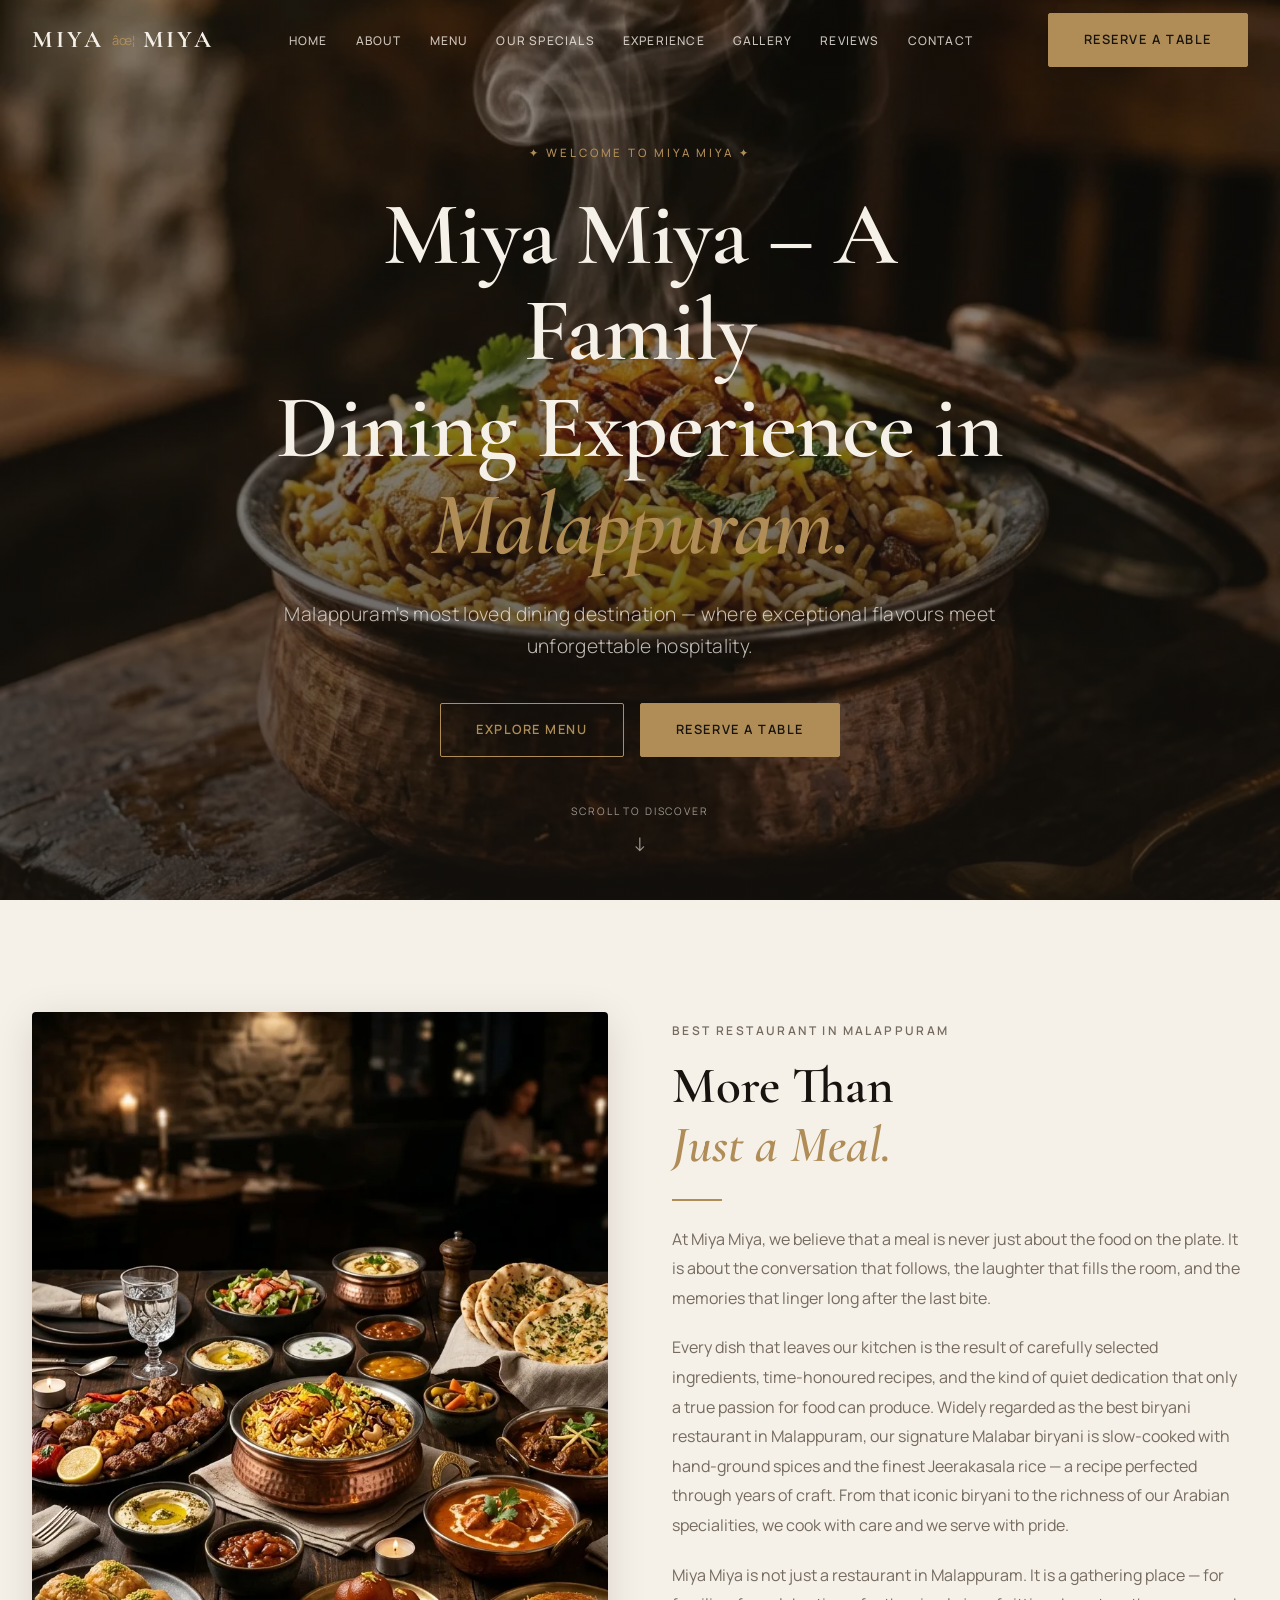
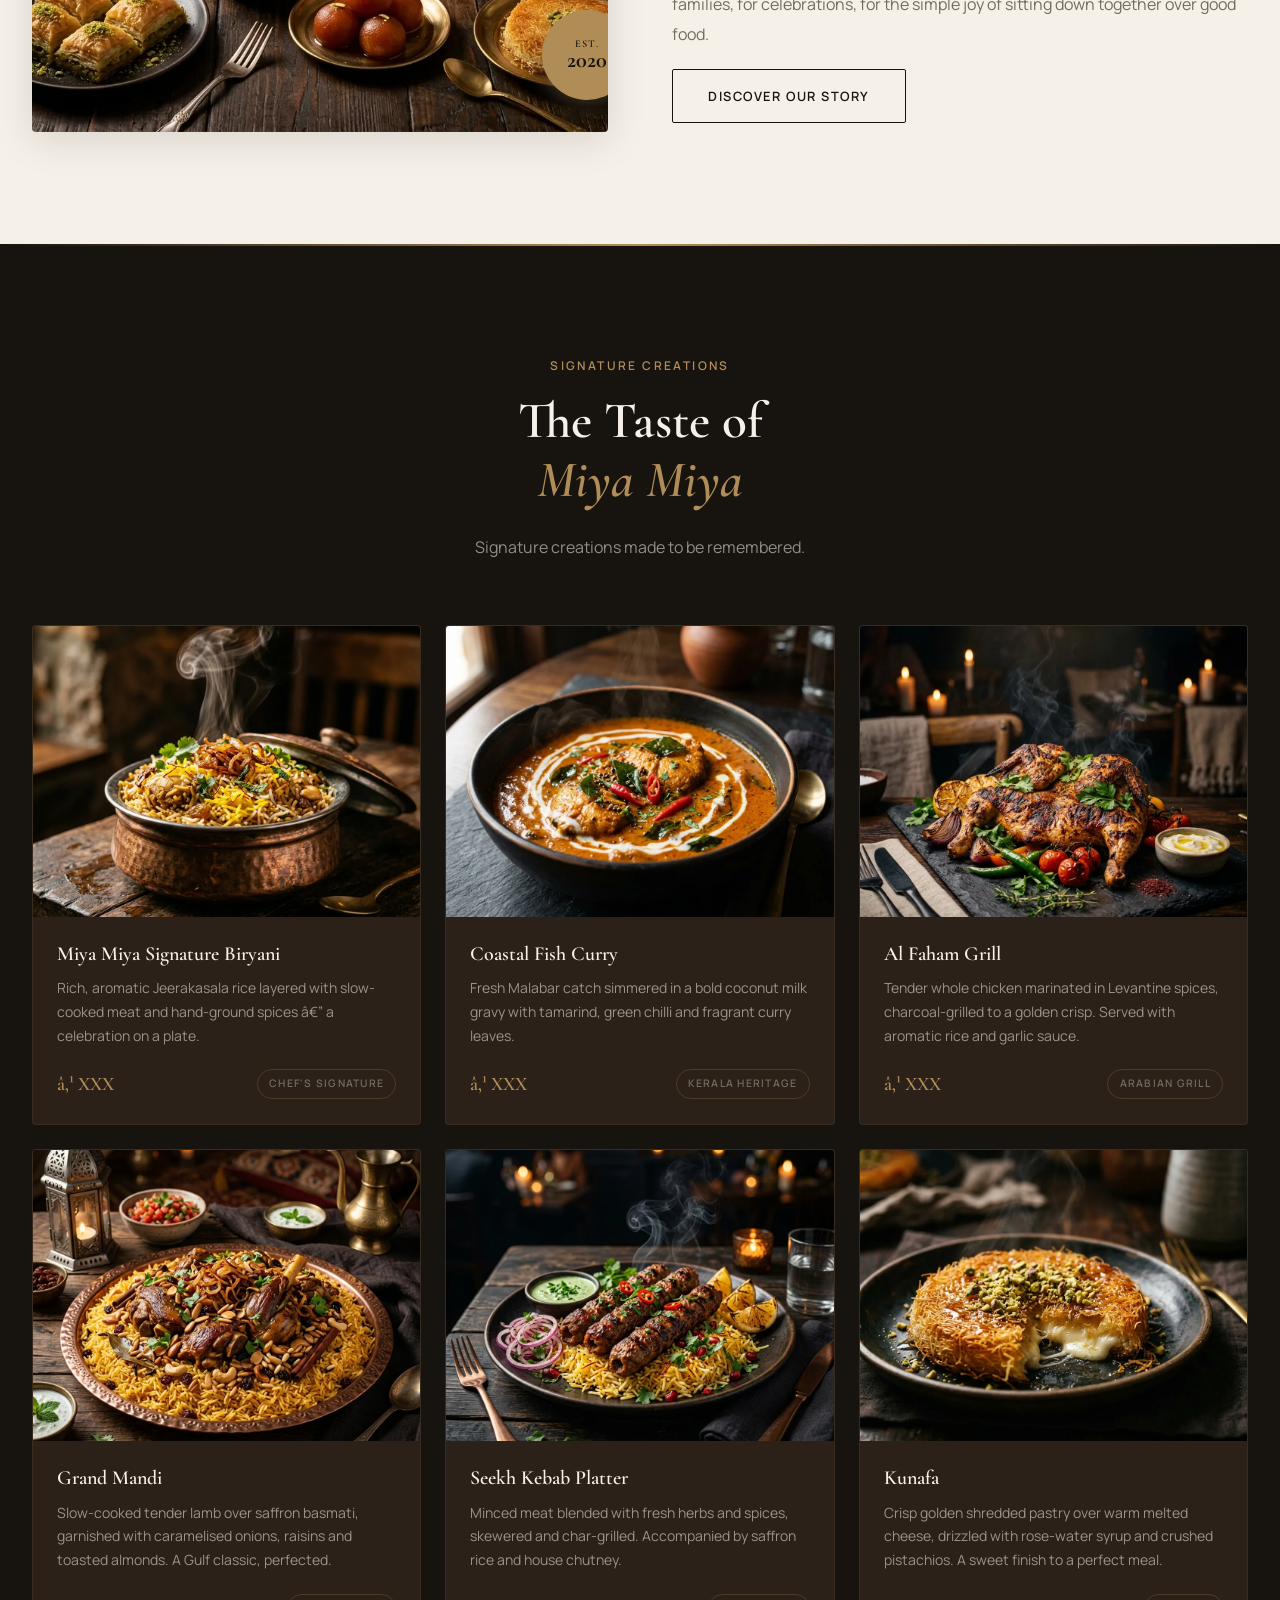
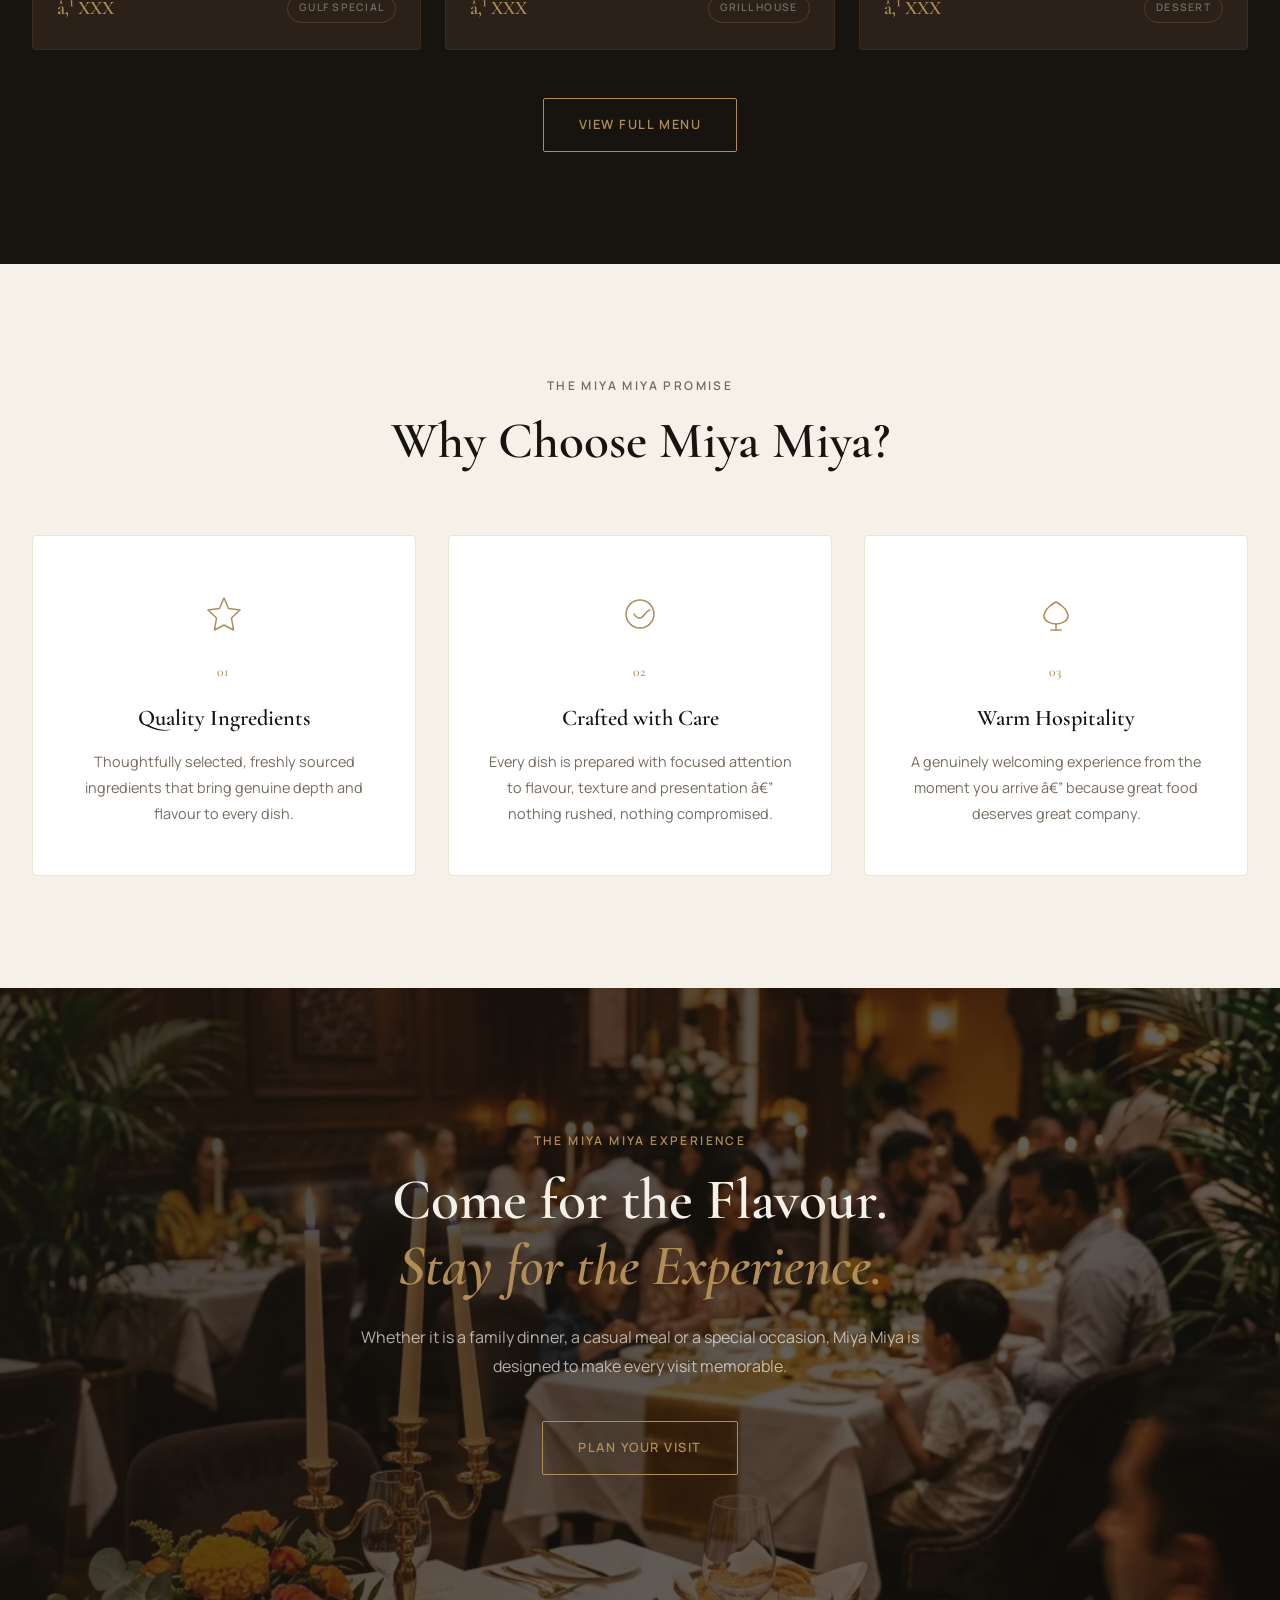
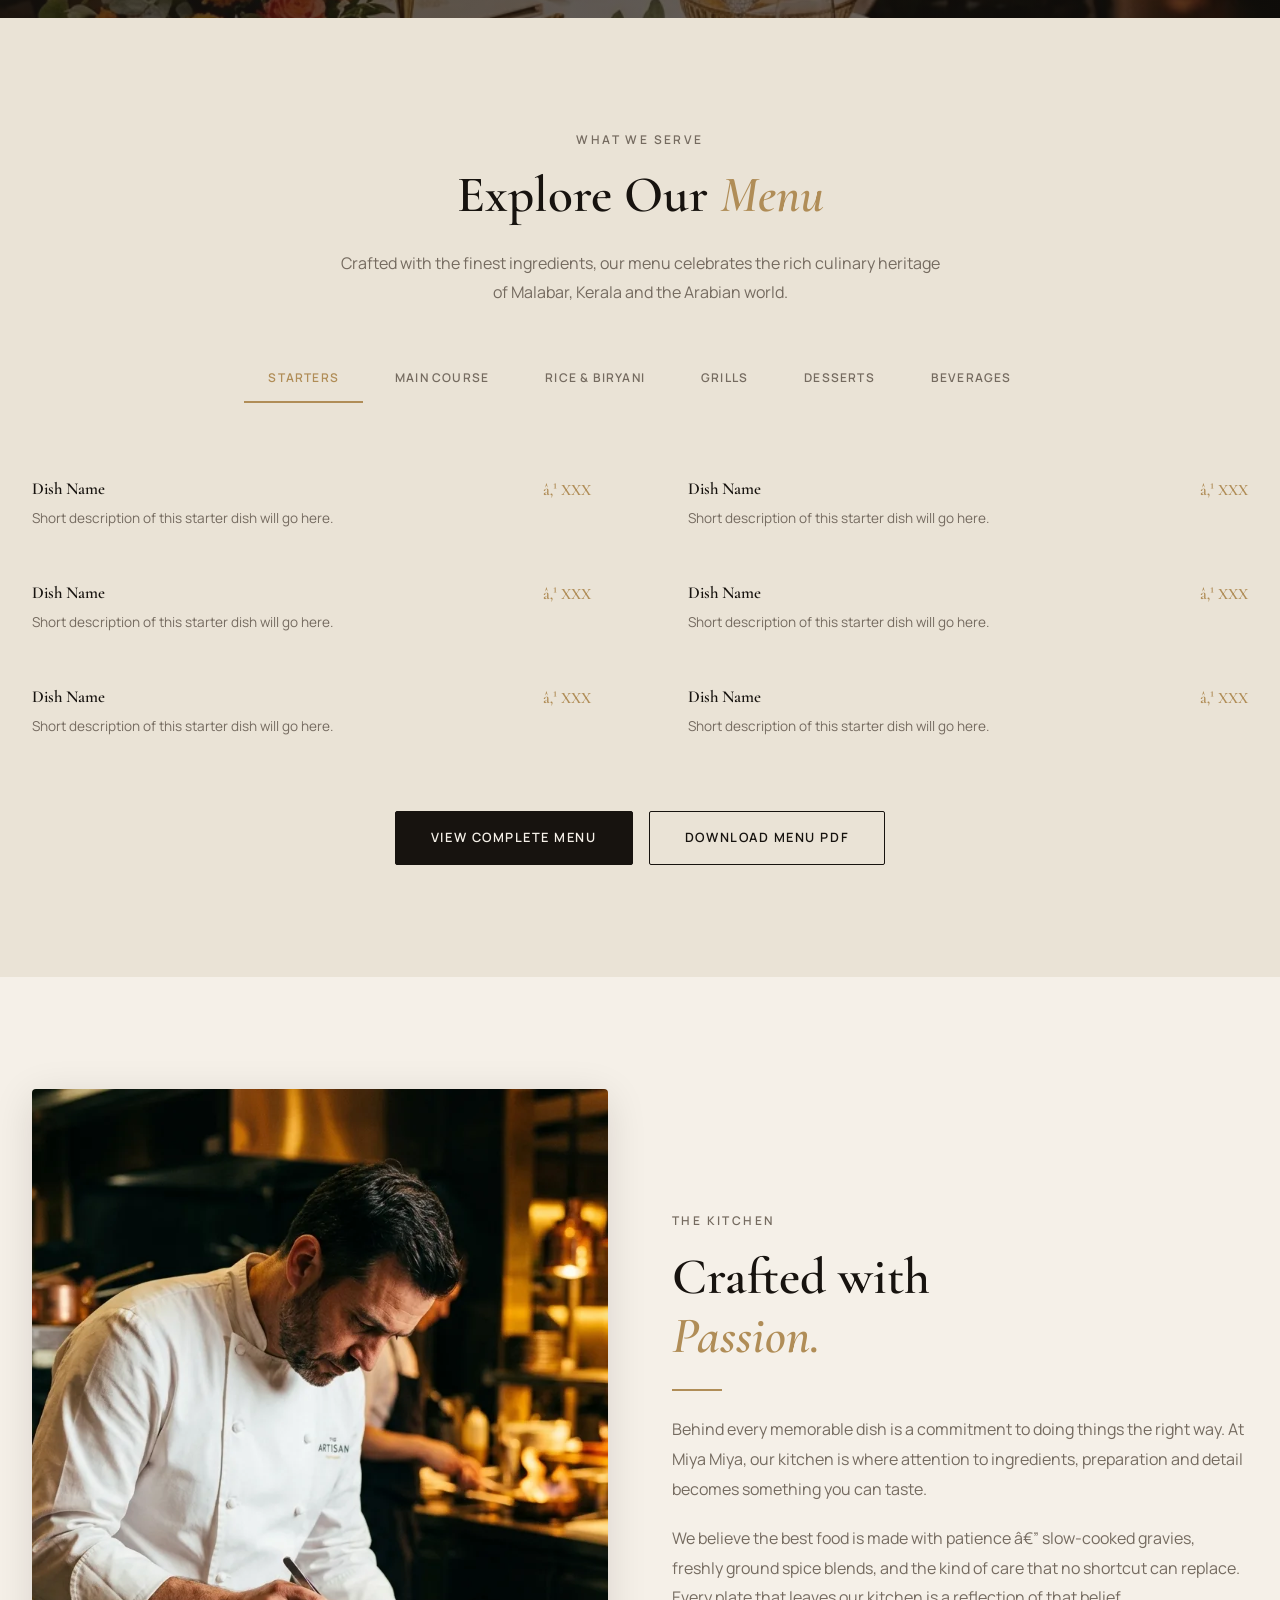
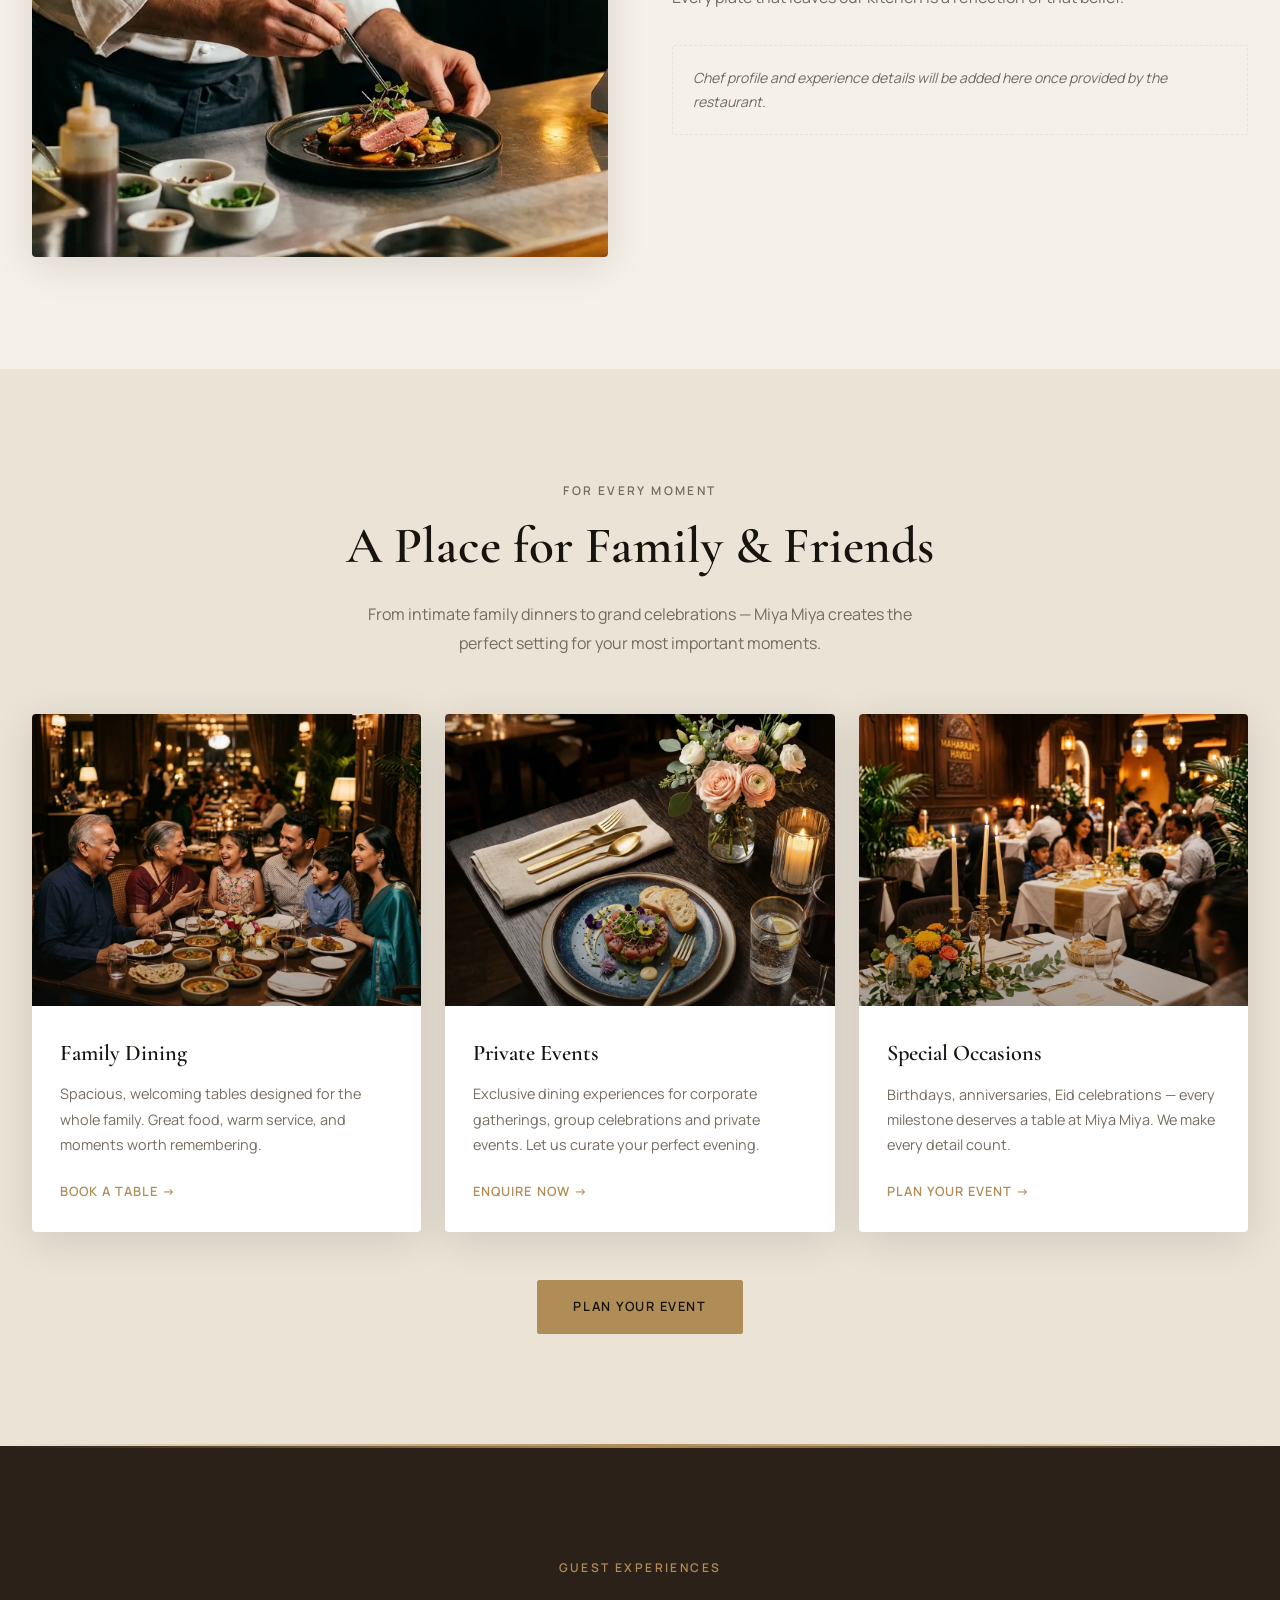
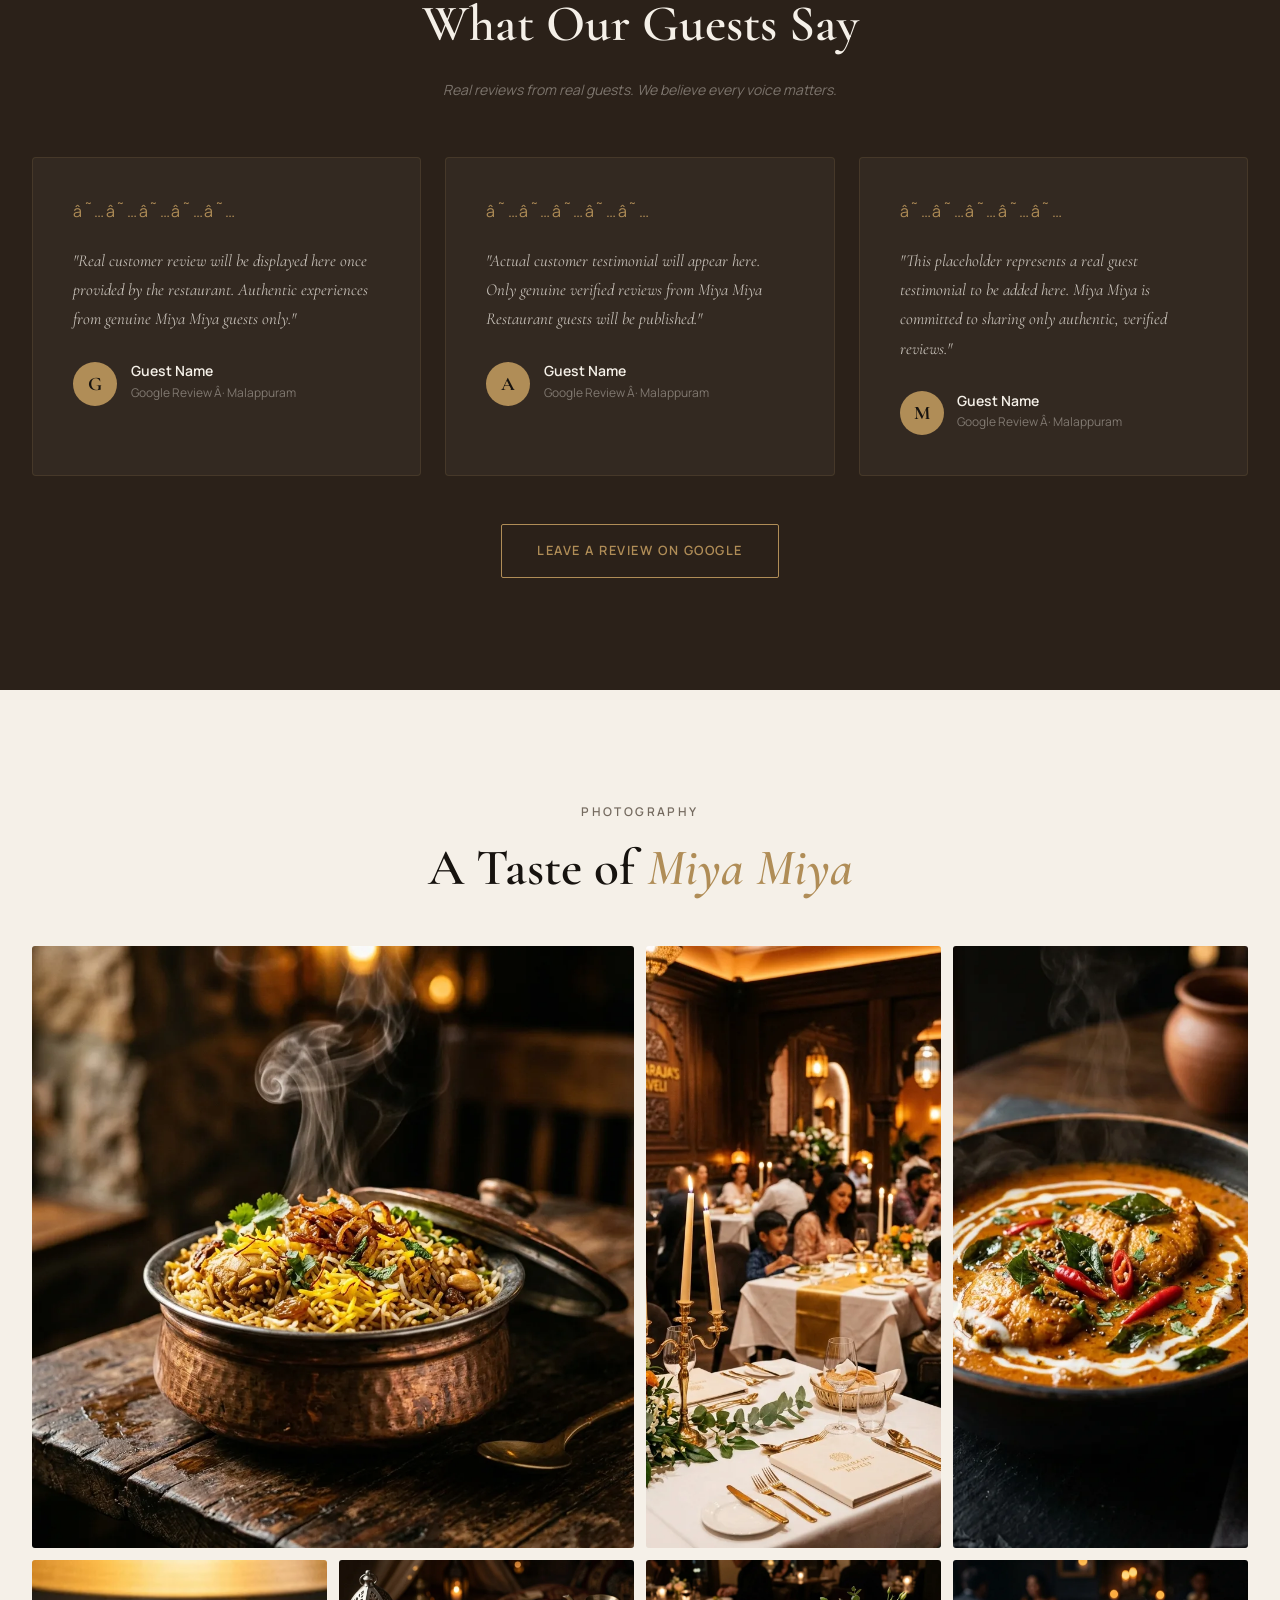
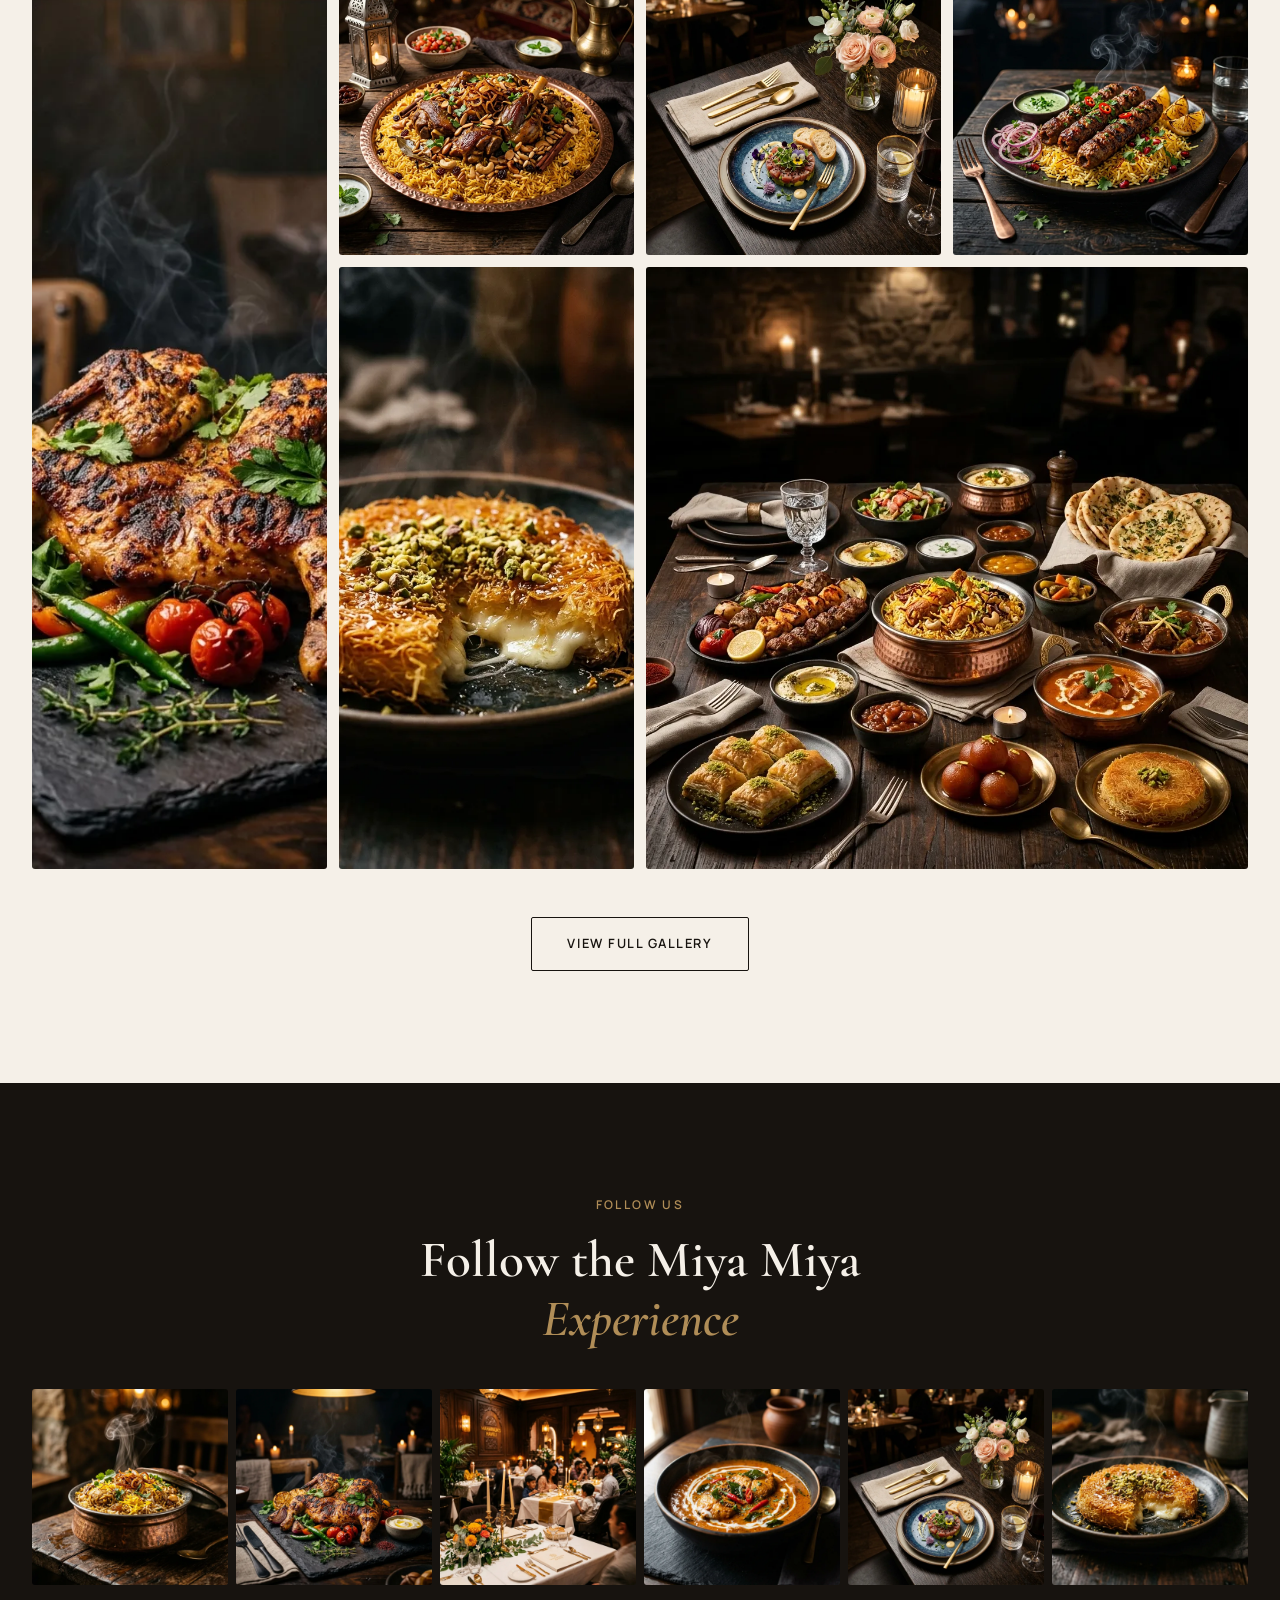
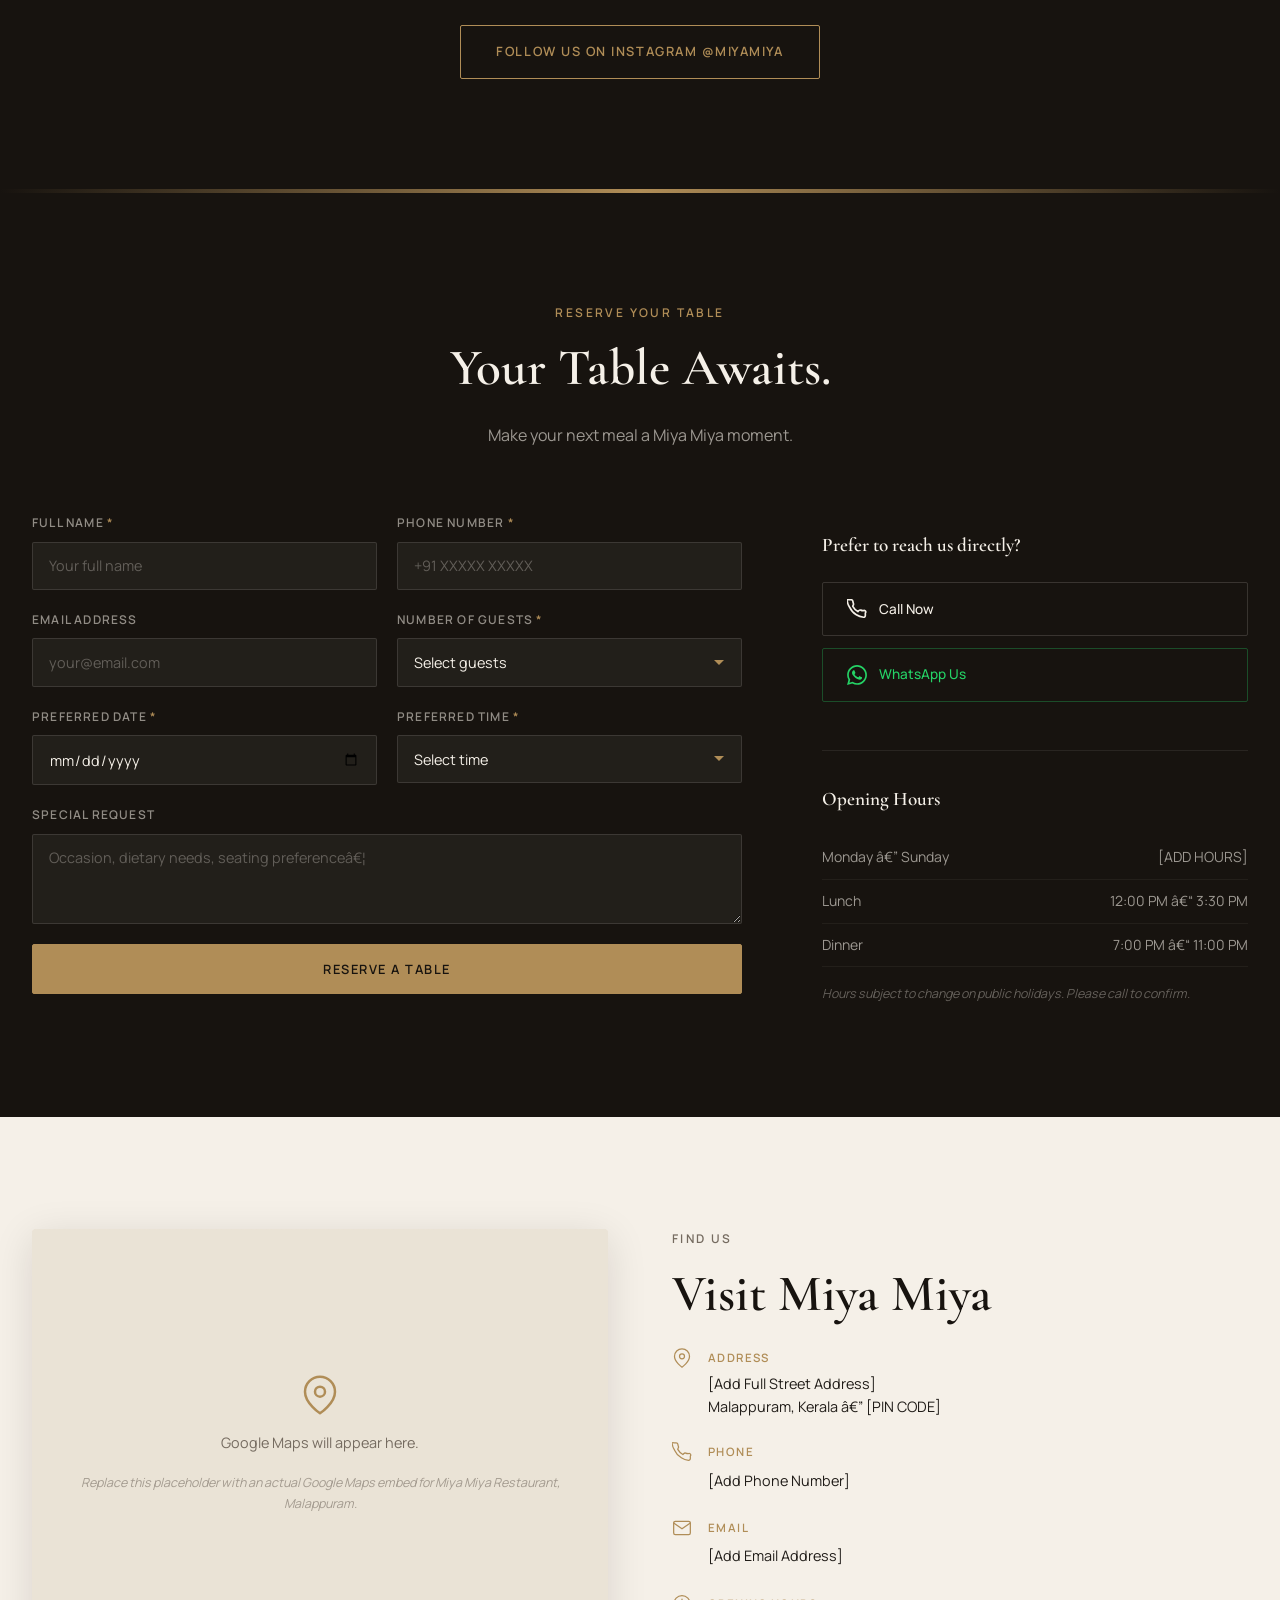
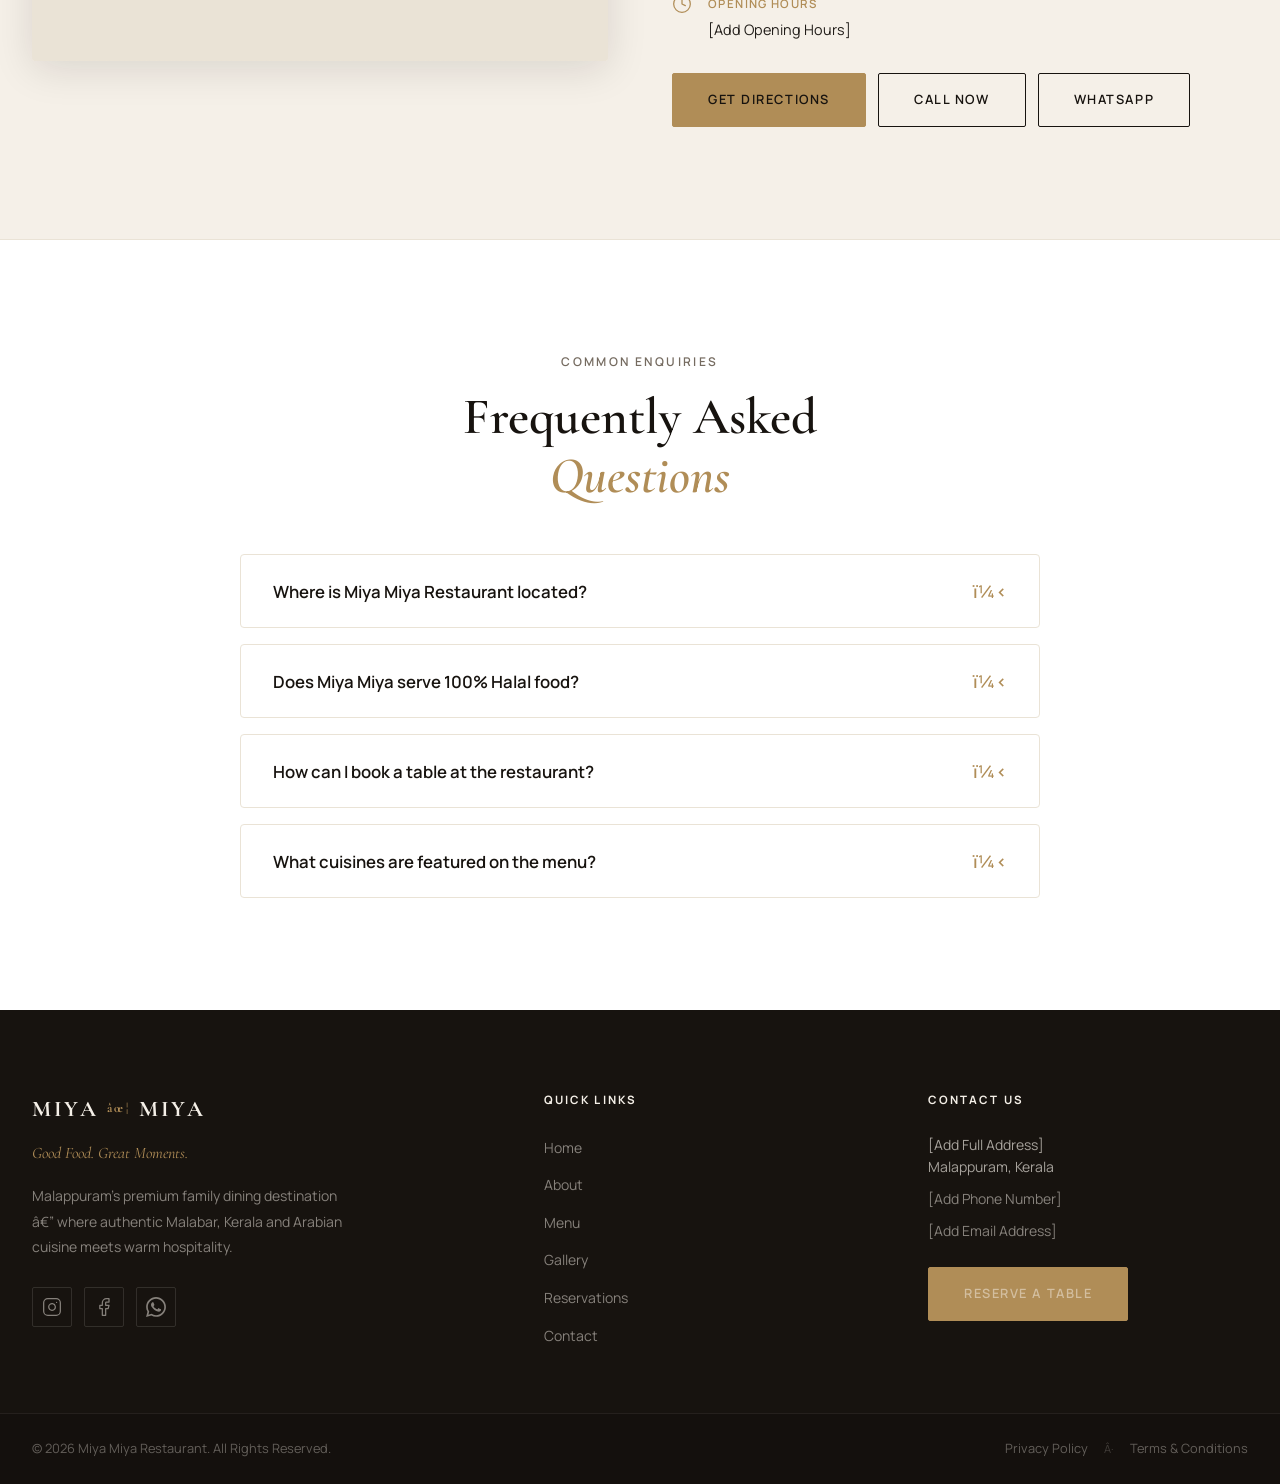
==== commit b6495153: "SEO & Layout: Fixed corrupted Unicode characters on homepage and resolved hero scroll overlapping on" ====
--- a/index.html
+++ b/index.html
@@ -189,25 +189,25 @@
     </div>
 
     <div class="hero-content">
-      <p class="hero-eyebrow reveal-up">âœ¦ Welcome to Miya Miya âœ¦</p>
+      <p class="hero-eyebrow reveal-up">✦ Welcome to Miya Miya ✦</p>
       <h1 class="hero-headline reveal-up delay-1">
         Miya Miya &ndash; A Family<br />
         Dining Experience in <em>Malappuram.</em>
       </h1>
       <p class="hero-sub reveal-up delay-2">
-        Malappuram's most loved dining destination â€” where exceptional flavours meet unforgettable hospitality.
+        Malappuram's most loved dining destination &mdash; where exceptional flavours meet unforgettable hospitality.
       </p>
 
       <div class="hero-ctas reveal-up delay-3">
-        <a href="#menu" class="btn btn-outline-gold">Explore Menu</a>
-        <a href="#reservation" class="btn btn-gold">Reserve a Table</a>
+        <a href="/menu/" class="btn btn-outline-gold">Explore Menu</a>
+        <a href="/reservation/" class="btn btn-gold">Reserve a Table</a>
       </div>
 
     </div>
 
     <a href="#about" class="hero-scroll" aria-label="Scroll down to discover more">
       <span class="scroll-label">Scroll to Discover</span>
-      <span class="scroll-arrow">â†“</span>
+      <span class="scroll-arrow">&darr;</span>
     </a>
   </section>
 
@@ -239,19 +239,19 @@
           At Miya Miya, we believe that a meal is never just about the food on the plate. It is about the conversation that follows, the laughter that fills the room, and the memories that linger long after the last bite.
         </p>
         <p class="about-body">
-          Every dish that leaves our kitchen is the result of carefully selected ingredients, time-honoured recipes, and the kind of quiet dedication that only a true passion for food can produce. Widely regarded as the best biryani restaurant in Malappuram, our signature Malabar biryani is slow-cooked with hand-ground spices and the finest Jeerakasala rice â€” a recipe perfected through years of craft. From that iconic biryani to the richness of our Arabian specialities, we cook with care and we serve with pride.
+          Every dish that leaves our kitchen is the result of carefully selected ingredients, time-honoured recipes, and the kind of quiet dedication that only a true passion for food can produce. Widely regarded as the best biryani restaurant in Malappuram, our signature Malabar biryani is slow-cooked with hand-ground spices and the finest Jeerakasala rice &mdash; a recipe perfected through years of craft. From that iconic biryani to the richness of our Arabian specialities, we cook with care and we serve with pride.
         </p>
         <p class="about-body">
-          Miya Miya is not just a restaurant in Malappuram. It is a gathering place â€” for families, for celebrations, for the simple joy of sitting down together over good food.
+          Miya Miya is not just a restaurant in Malappuram. It is a gathering place &mdash; for families, for celebrations, for the simple joy of sitting down together over good food.
         </p>
-        <a href="#experience" class="btn btn-outline-dark">Discover Our Story</a>
-      </div>
-    </div>
-  </section>
-
-
-  <!-- ============================================================
-       SECTION 3 â€” SIGNATURE SPECIALS (Dark)
+        <a href="/experience/" class="btn btn-outline-dark">Discover Our Story</a>
+      </div>
+    </div>
+  </section>
+
+
+  <!-- ============================================================
+       SECTION 3 &mdash; SIGNATURE SPECIALS (Dark)
   ============================================================ -->
   <section id="specials" class="section-specials" aria-labelledby="specials-heading">
     <div class="specials-container">
@@ -374,7 +374,7 @@
       </div>
 
       <div class="specials-cta reveal-up">
-        <a href="#menu" class="btn btn-outline-gold">View Full Menu</a>
+        <a href="/menu/" class="btn btn-outline-gold">View Full Menu</a>
       </div>
     </div>
   </section>
@@ -453,7 +453,7 @@
       <p class="experience-body">
         Whether it is a family dinner, a casual meal or a special occasion, Miya Miya is designed to make every visit memorable.
       </p>
-      <a href="#reservation" class="btn btn-outline-gold">Plan Your Visit</a>
+      <a href="/reservation/" class="btn btn-outline-gold">Plan Your Visit</a>
     </div>
   </section>
 
@@ -593,7 +593,7 @@
       <h2 id="occasions-heading" class="section-headline reveal-up">
         A Place for Family &amp; Friends
       </h2>
-      <p class="occasions-sub reveal-up">From intimate family dinners to grand celebrations â€” Miya Miya creates the perfect setting for your most important moments.</p>
+      <p class="occasions-sub reveal-up">From intimate family dinners to grand celebrations &mdash; Miya Miya creates the perfect setting for your most important moments.</p>
 
       <div class="occasions-grid">
 
@@ -609,7 +609,7 @@
           <div class="occasion-body">
             <h3 class="occasion-title">Family Dining</h3>
             <p class="occasion-desc">Spacious, welcoming tables designed for the whole family. Great food, warm service, and moments worth remembering.</p>
-            <a href="#reservation" class="occasion-link">Book a Table â†’</a>
+            <a href="/reservation/" class="occasion-link">Book a Table &rarr;</a>
           </div>
         </article>
 
@@ -625,7 +625,7 @@
           <div class="occasion-body">
             <h3 class="occasion-title">Private Events</h3>
             <p class="occasion-desc">Exclusive dining experiences for corporate gatherings, group celebrations and private events. Let us curate your perfect evening.</p>
-            <a href="#reservation" class="occasion-link">Enquire Now â†’</a>
+            <a href="/reservation/" class="occasion-link">Enquire Now &rarr;</a>
           </div>
         </article>
 
@@ -633,29 +633,29 @@
           <div class="occasion-img-wrap">
             <img
               src="assets/miya-miya-restaurant-interior-malappuram.webp"
-              alt="Special occasion dining at Miya Miya Restaurant â€” birthdays, anniversaries, celebrations"
+              alt="Special occasion dining at Miya Miya Restaurant &mdash; birthdays, anniversaries, celebrations"
               loading="lazy"
             />
             <div class="occasion-overlay"></div>
           </div>
           <div class="occasion-body">
             <h3 class="occasion-title">Special Occasions</h3>
-            <p class="occasion-desc">Birthdays, anniversaries, Eid celebrations â€” every milestone deserves a table at Miya Miya. We make every detail count.</p>
-            <a href="#reservation" class="occasion-link">Plan Your Event â†’</a>
+            <p class="occasion-desc">Birthdays, anniversaries, Eid celebrations &mdash; every milestone deserves a table at Miya Miya. We make every detail count.</p>
+            <a href="/reservation/" class="occasion-link">Plan Your Event &rarr;</a>
           </div>
         </article>
 
       </div>
 
       <div class="occasions-cta reveal-up">
-        <a href="#reservation" class="btn btn-gold">Plan Your Event</a>
-      </div>
-    </div>
-  </section>
-
-
-  <!-- ============================================================
-       SECTION 9 â€” CUSTOMER REVIEWS
+        <a href="/reservation/" class="btn btn-gold">Plan Your Event</a>
+      </div>
+    </div>
+  </section>
+
+
+  <!-- ============================================================
+       SECTION 9 &mdash; CUSTOMER REVIEWS
   ============================================================ -->
   <section id="reviews" class="section-reviews" aria-labelledby="reviews-heading">
     <div class="reviews-container">
@@ -762,7 +762,7 @@
     </div>
 
     <div class="gallery-cta reveal-up">
-      <a href="#" class="btn btn-outline-dark">View Full Gallery</a>
+      <a href="/gallery/" class="btn btn-outline-dark">View Full Gallery</a>
     </div>
   </section>
 
--- a/style.css
+++ b/style.css
@@ -481,12 +481,19 @@
 
 .scroll-arrow {
   font-size: 1.2rem;
+  display: inline-block;
   animation: bounce 2.5s ease-in-out infinite;
 }
 
 @keyframes bounce {
   0%, 100% { transform: translateY(0); }
   50%       { transform: translateY(6px); }
+}
+
+@media (max-height: 740px) {
+  .hero-scroll {
+    display: none !important;
+  }
 }
 
 
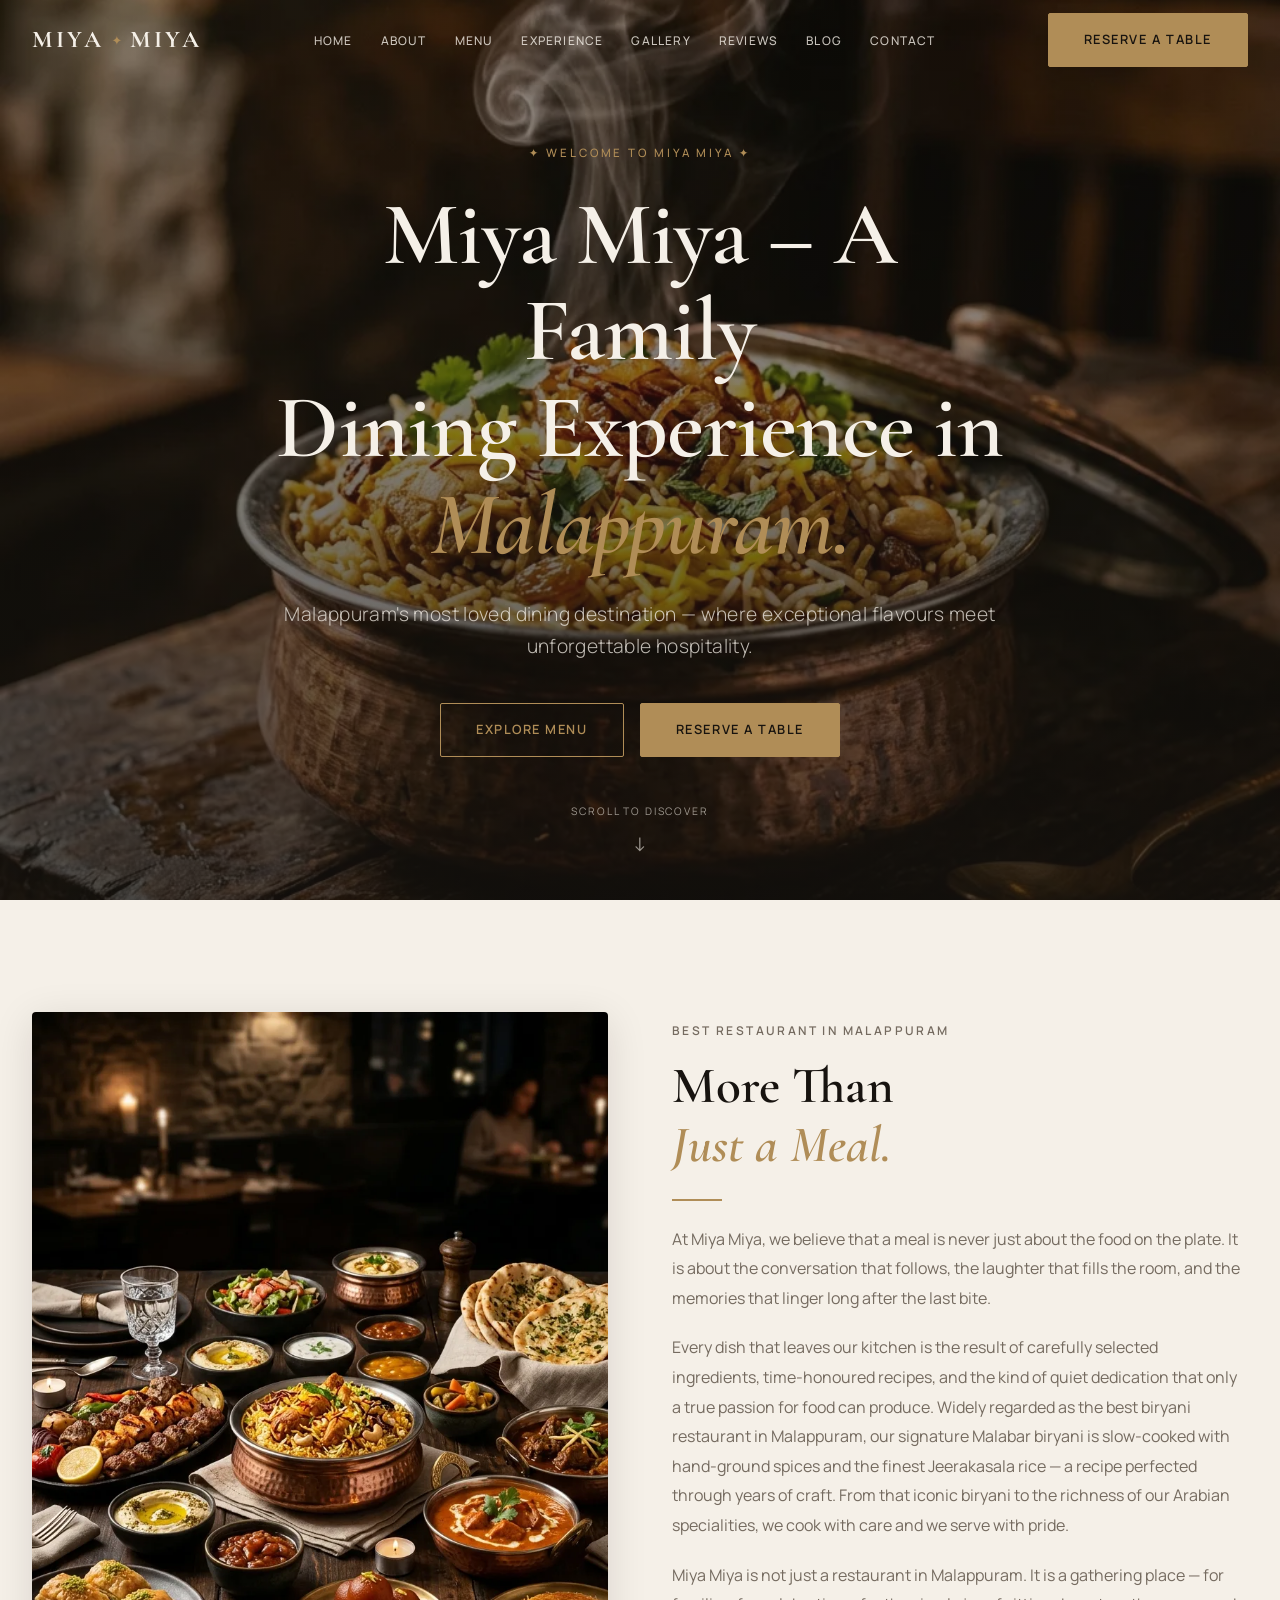
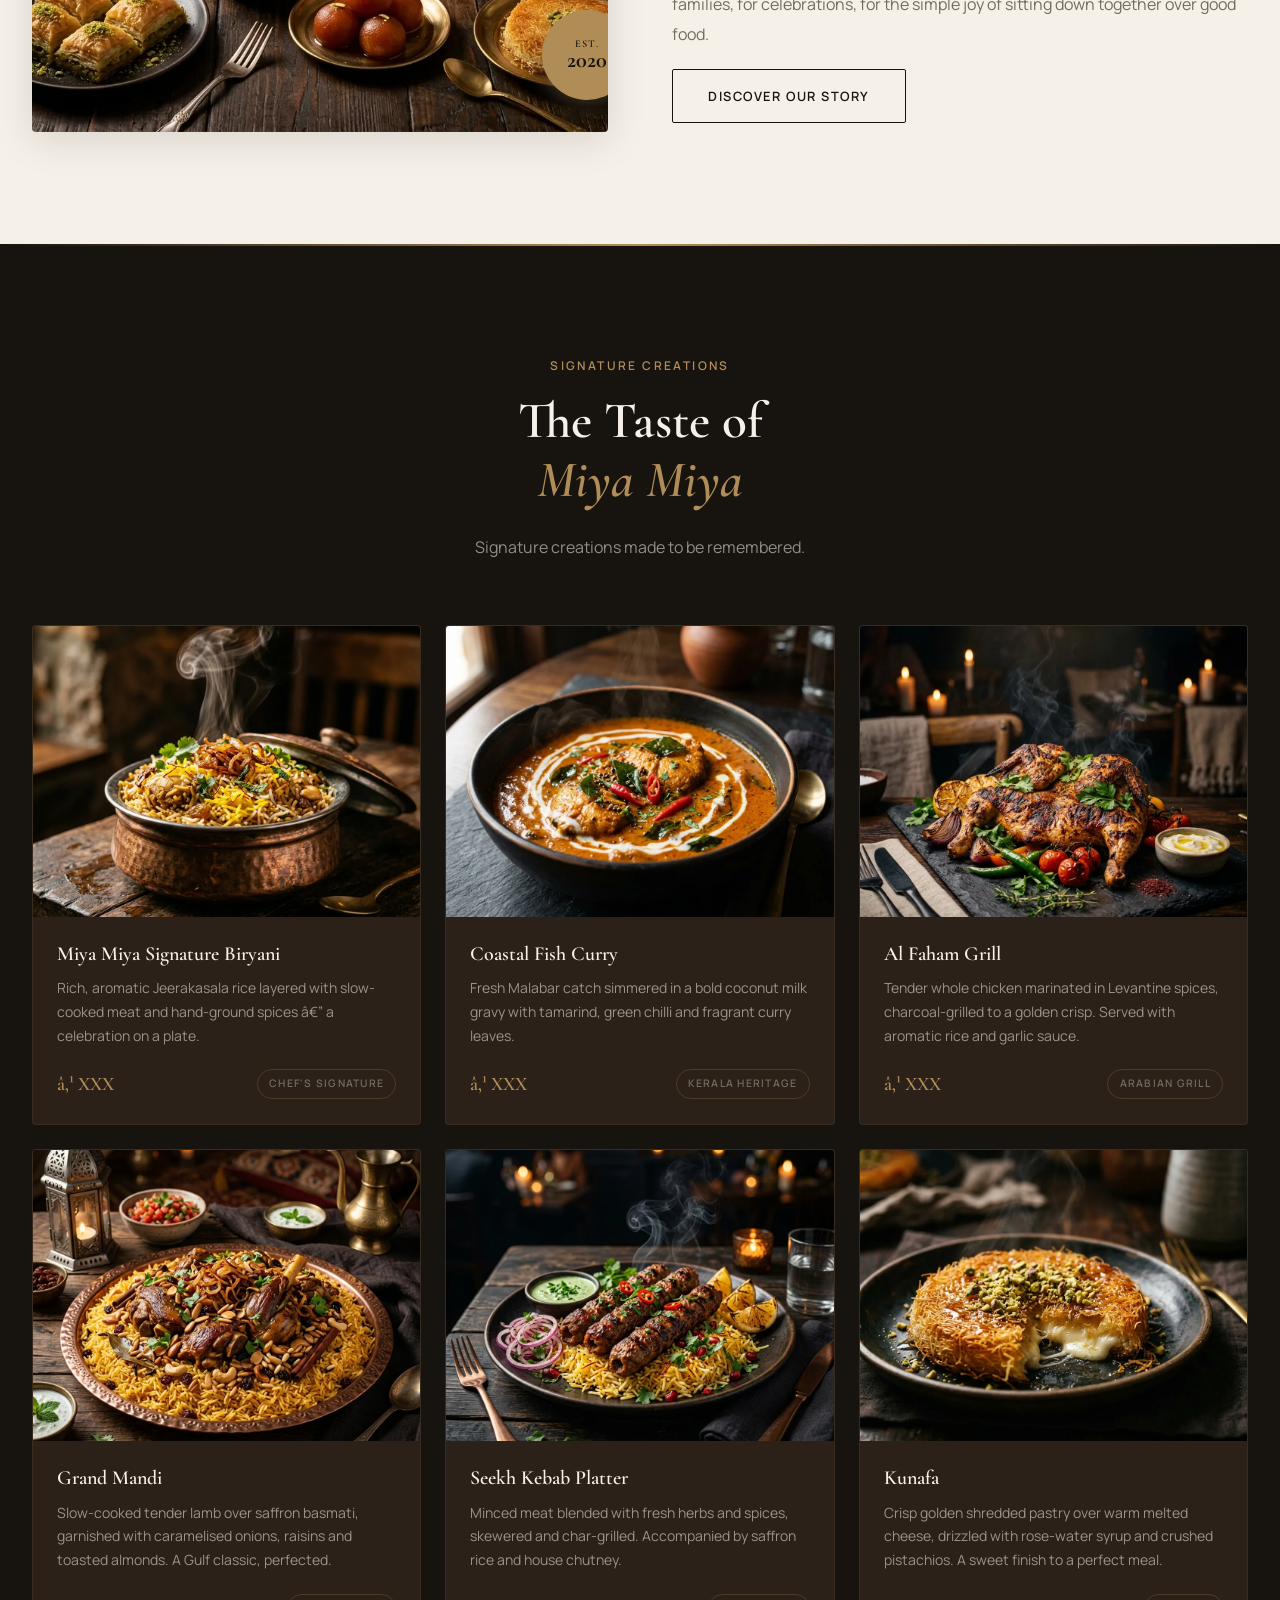
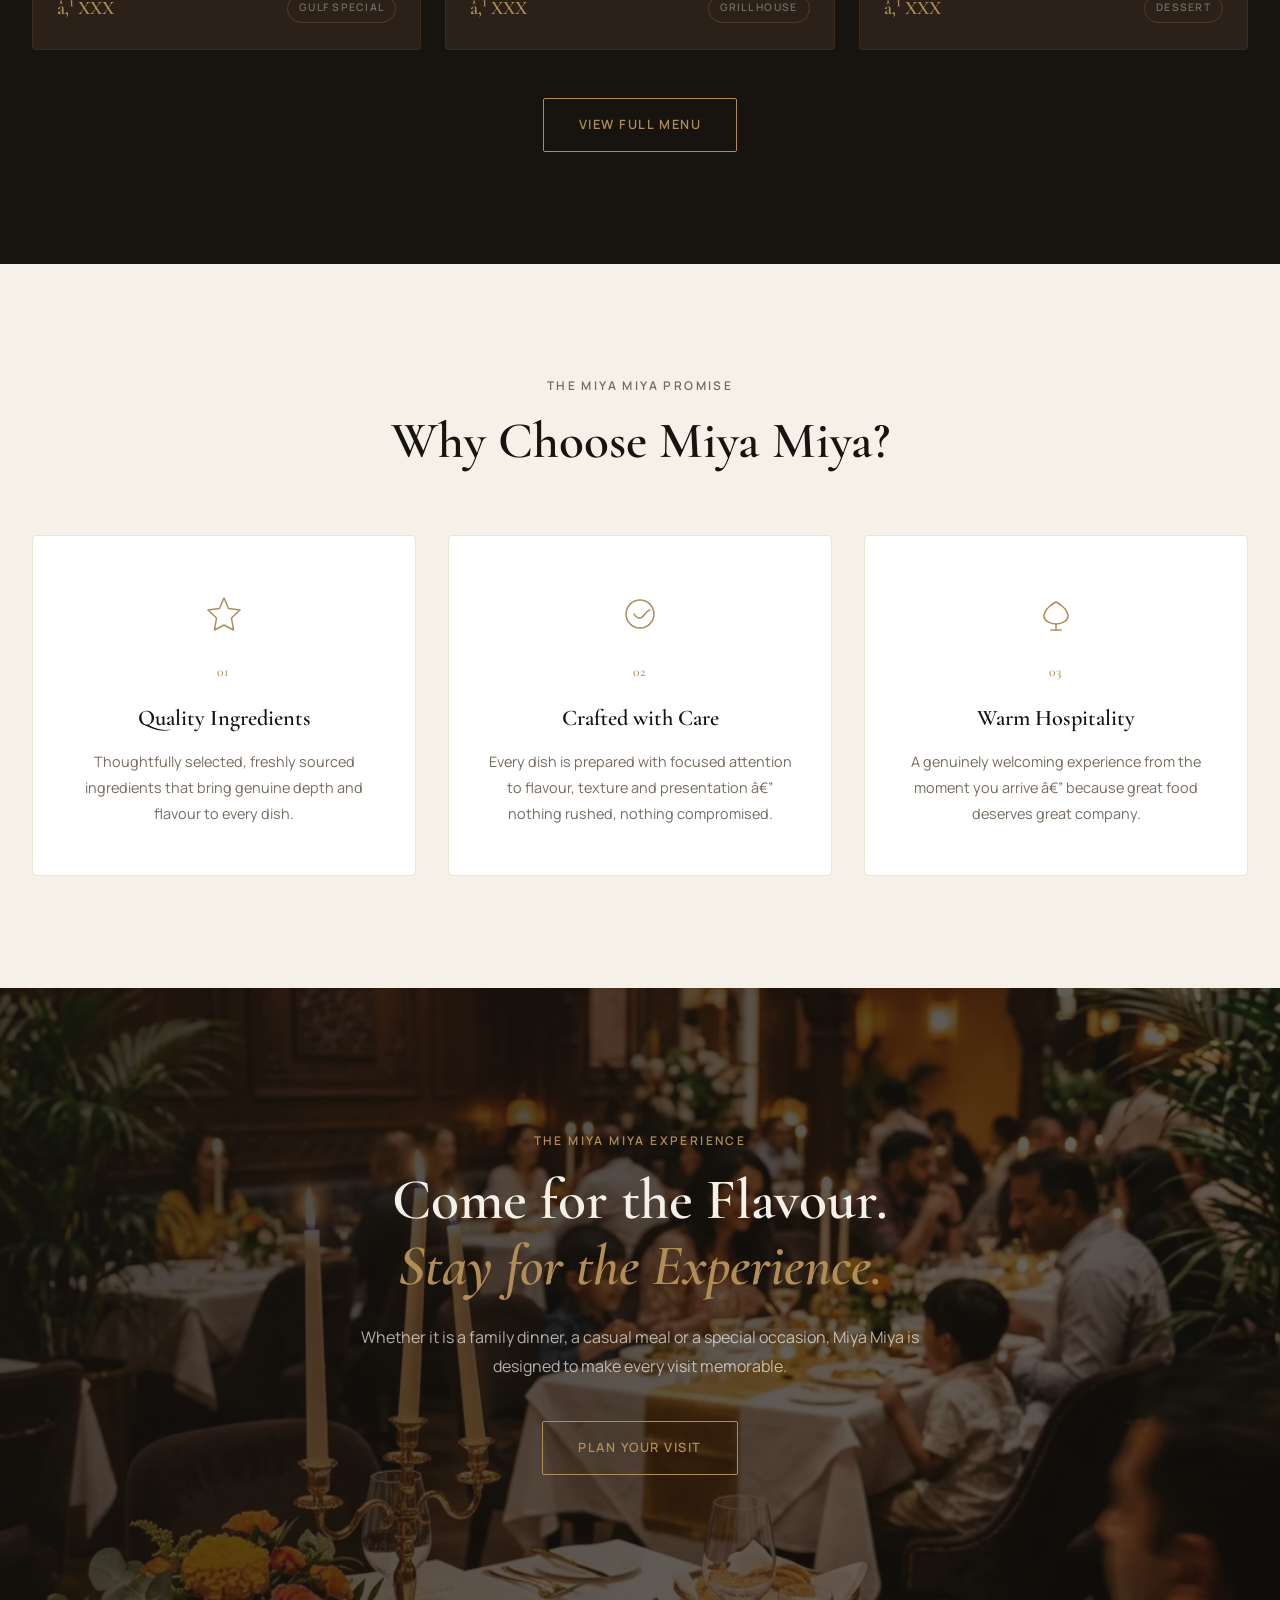
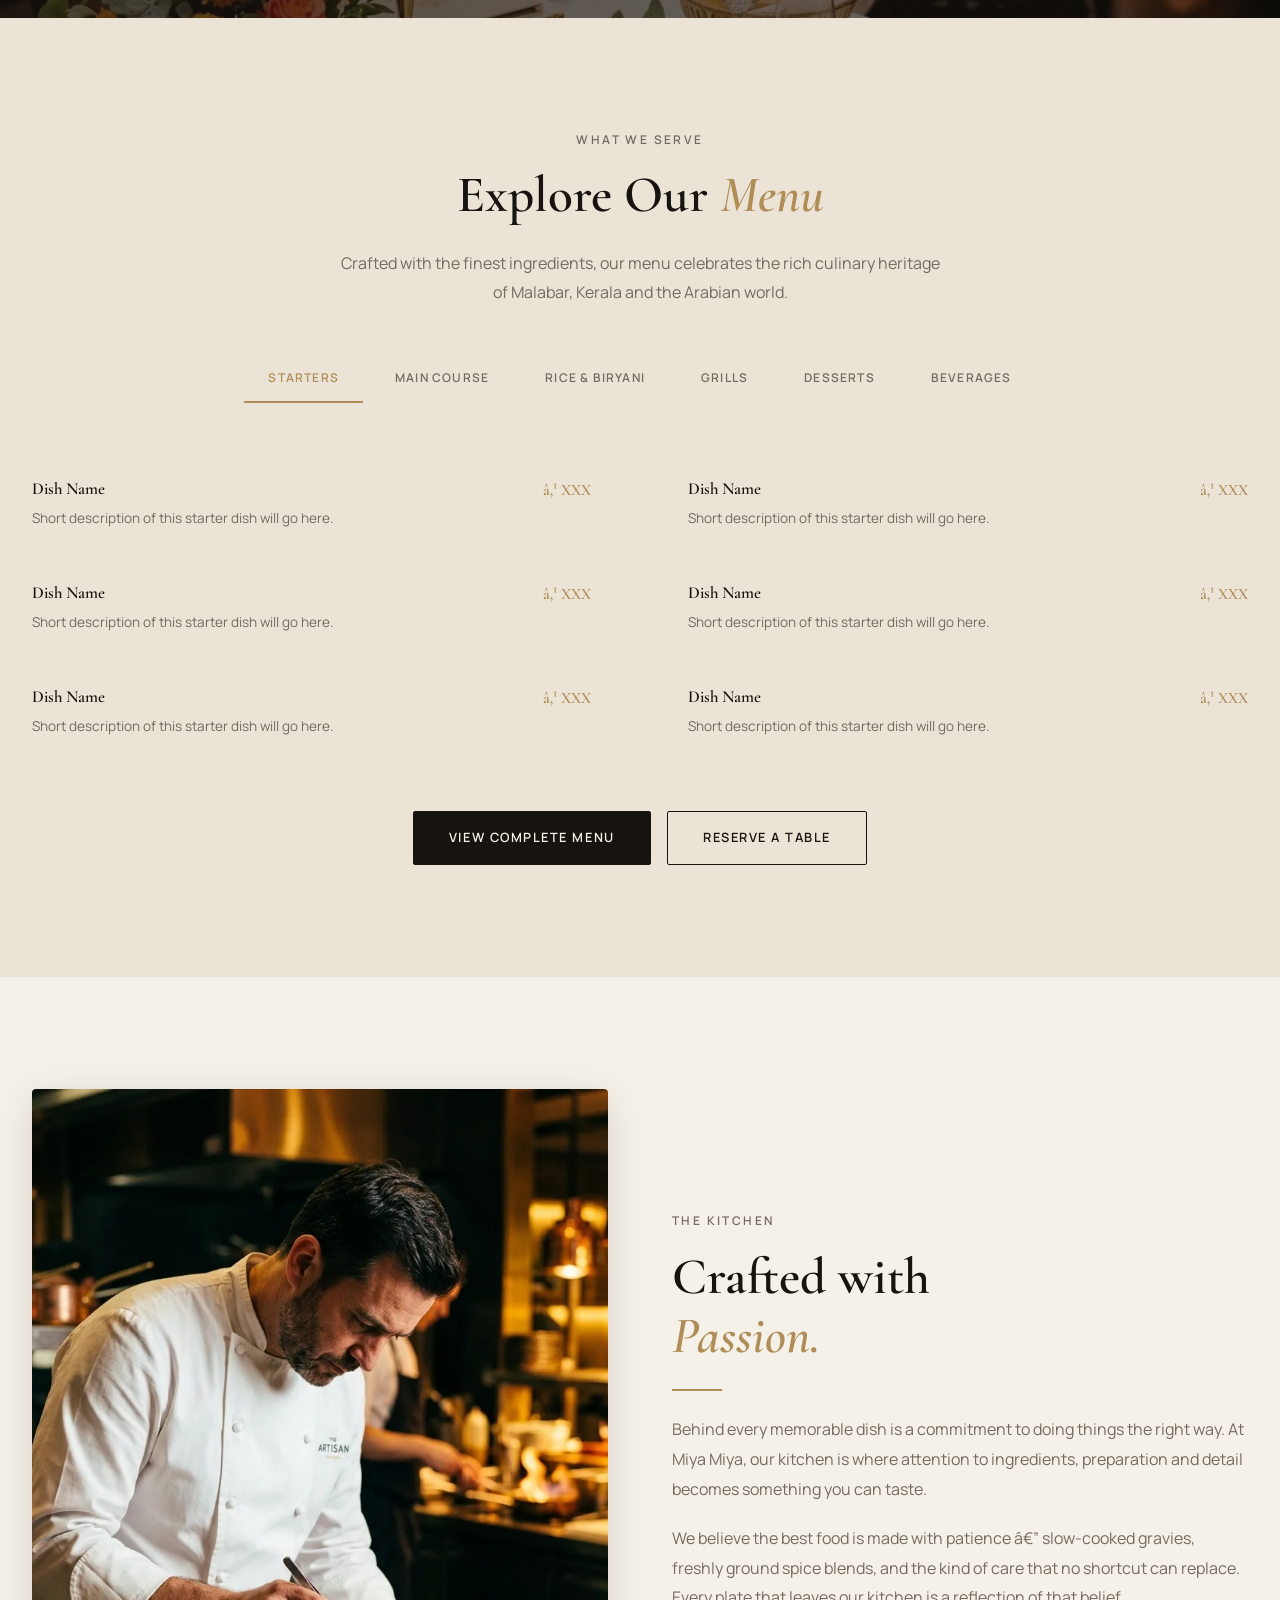
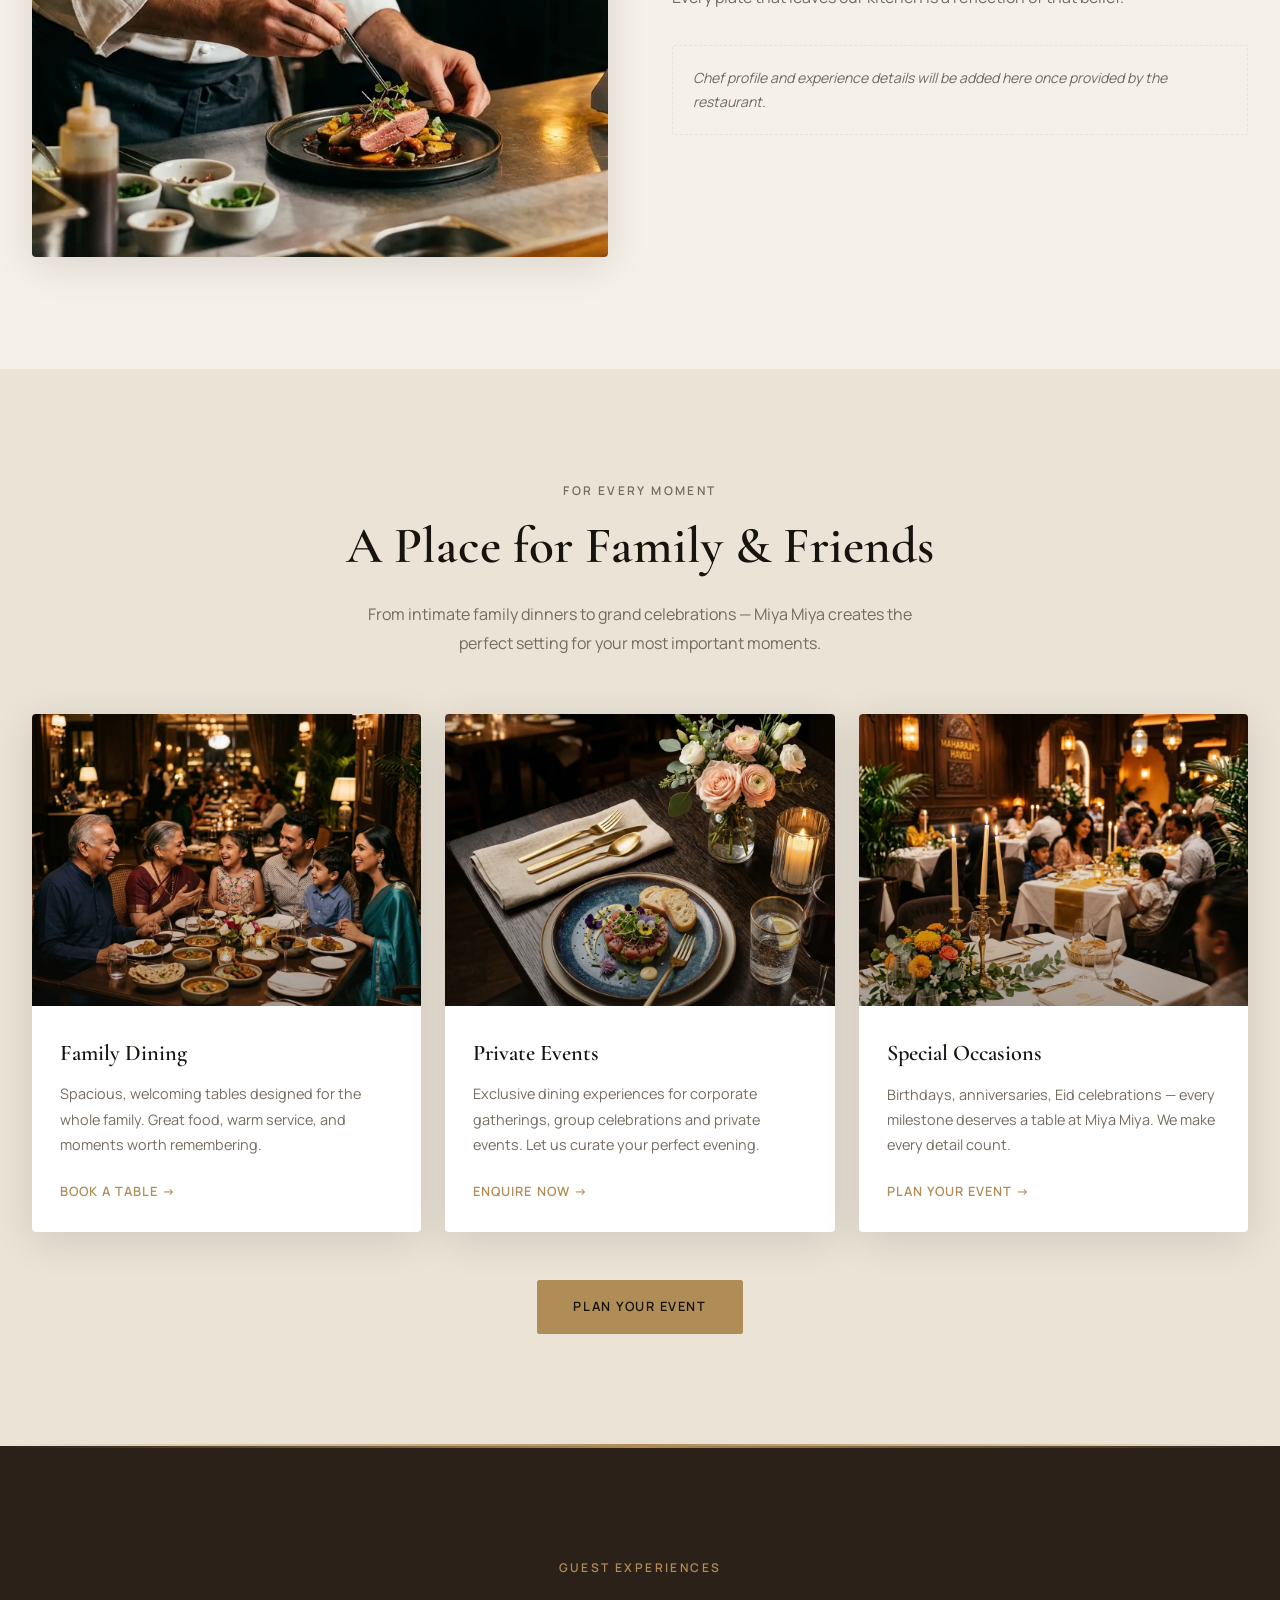
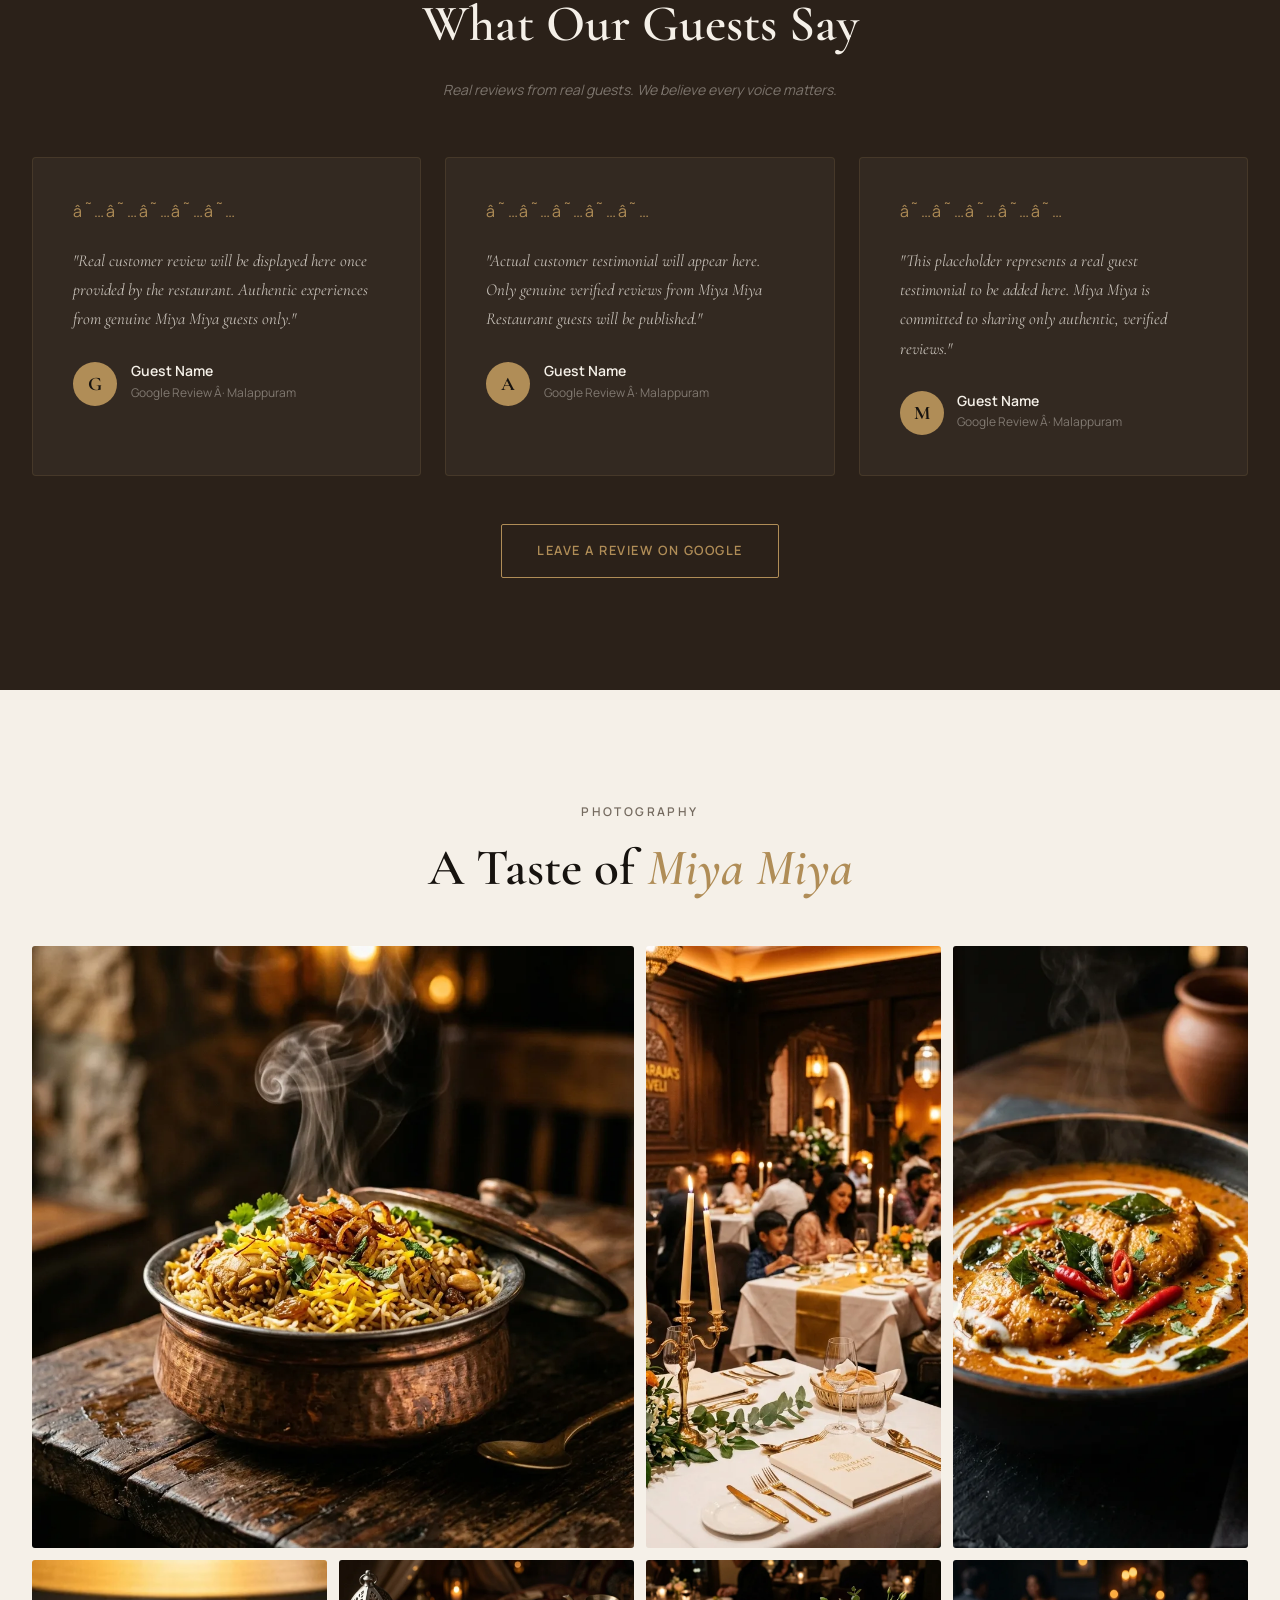
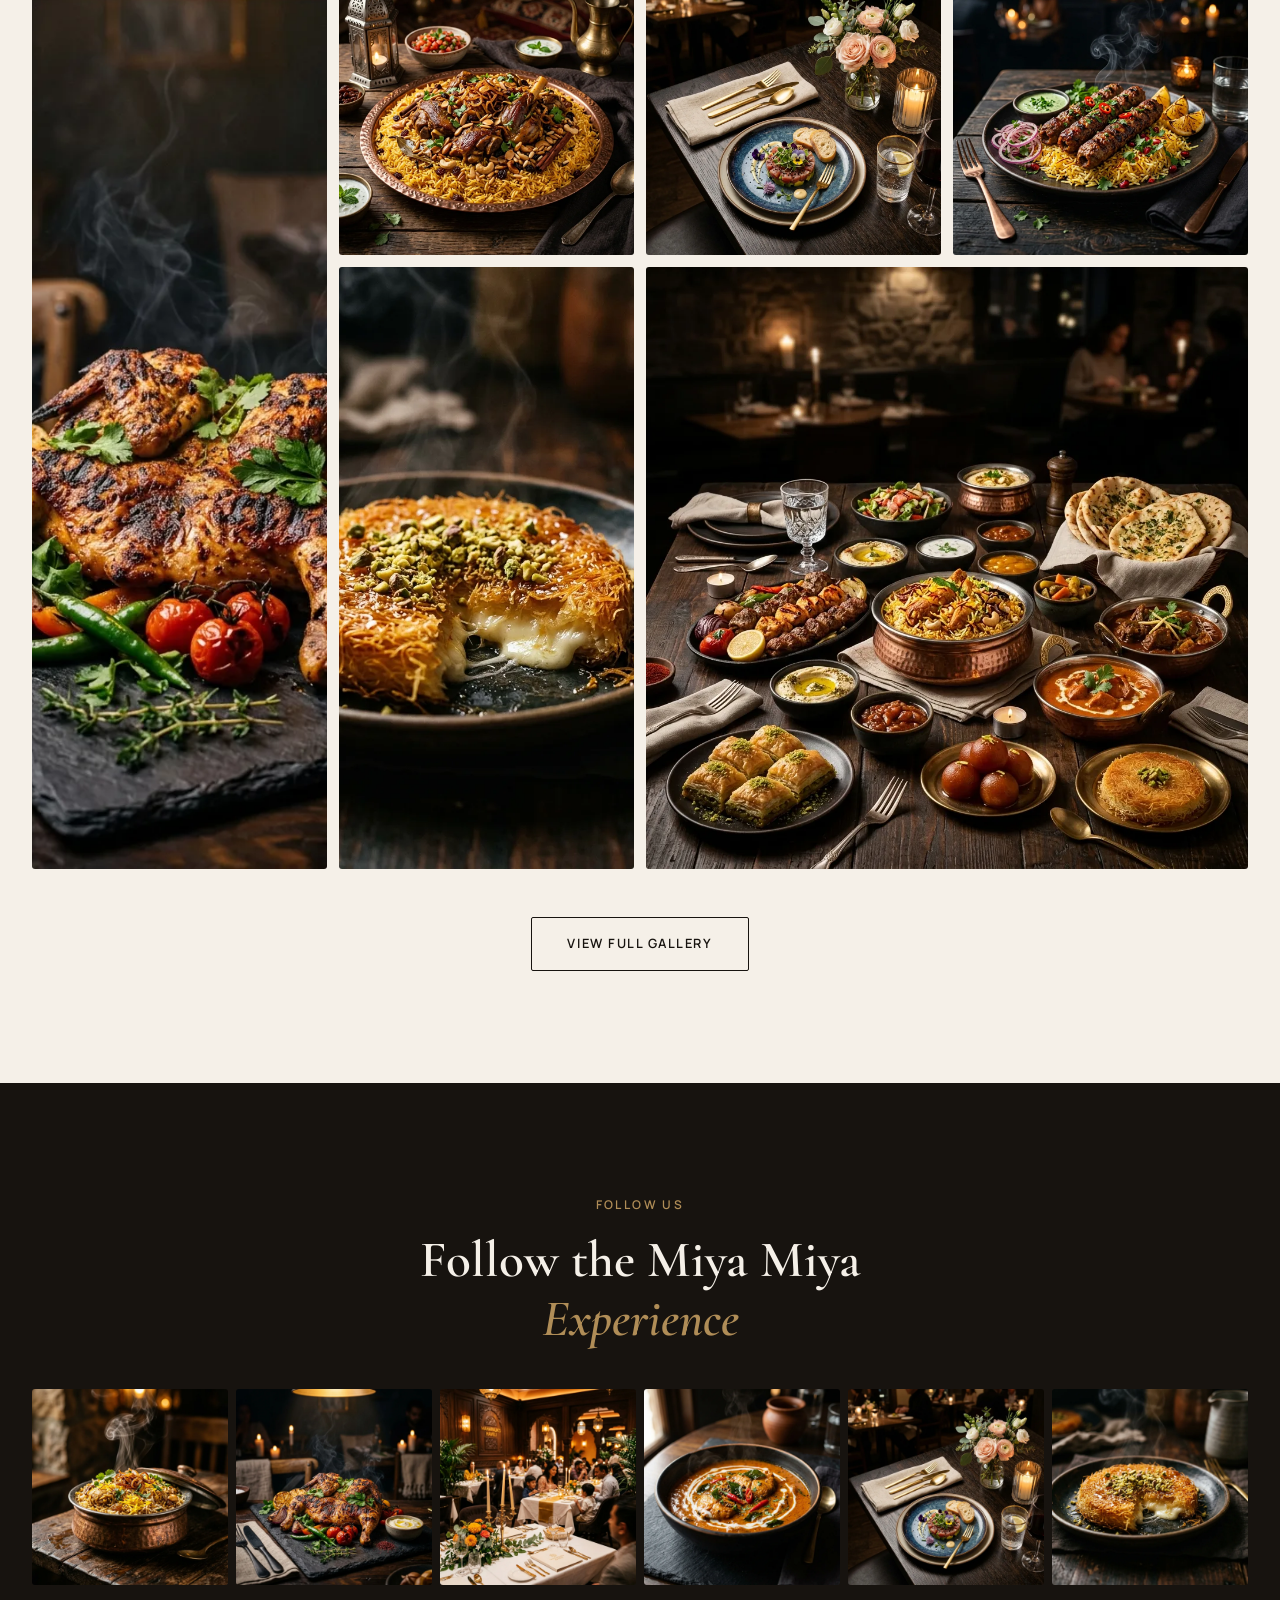
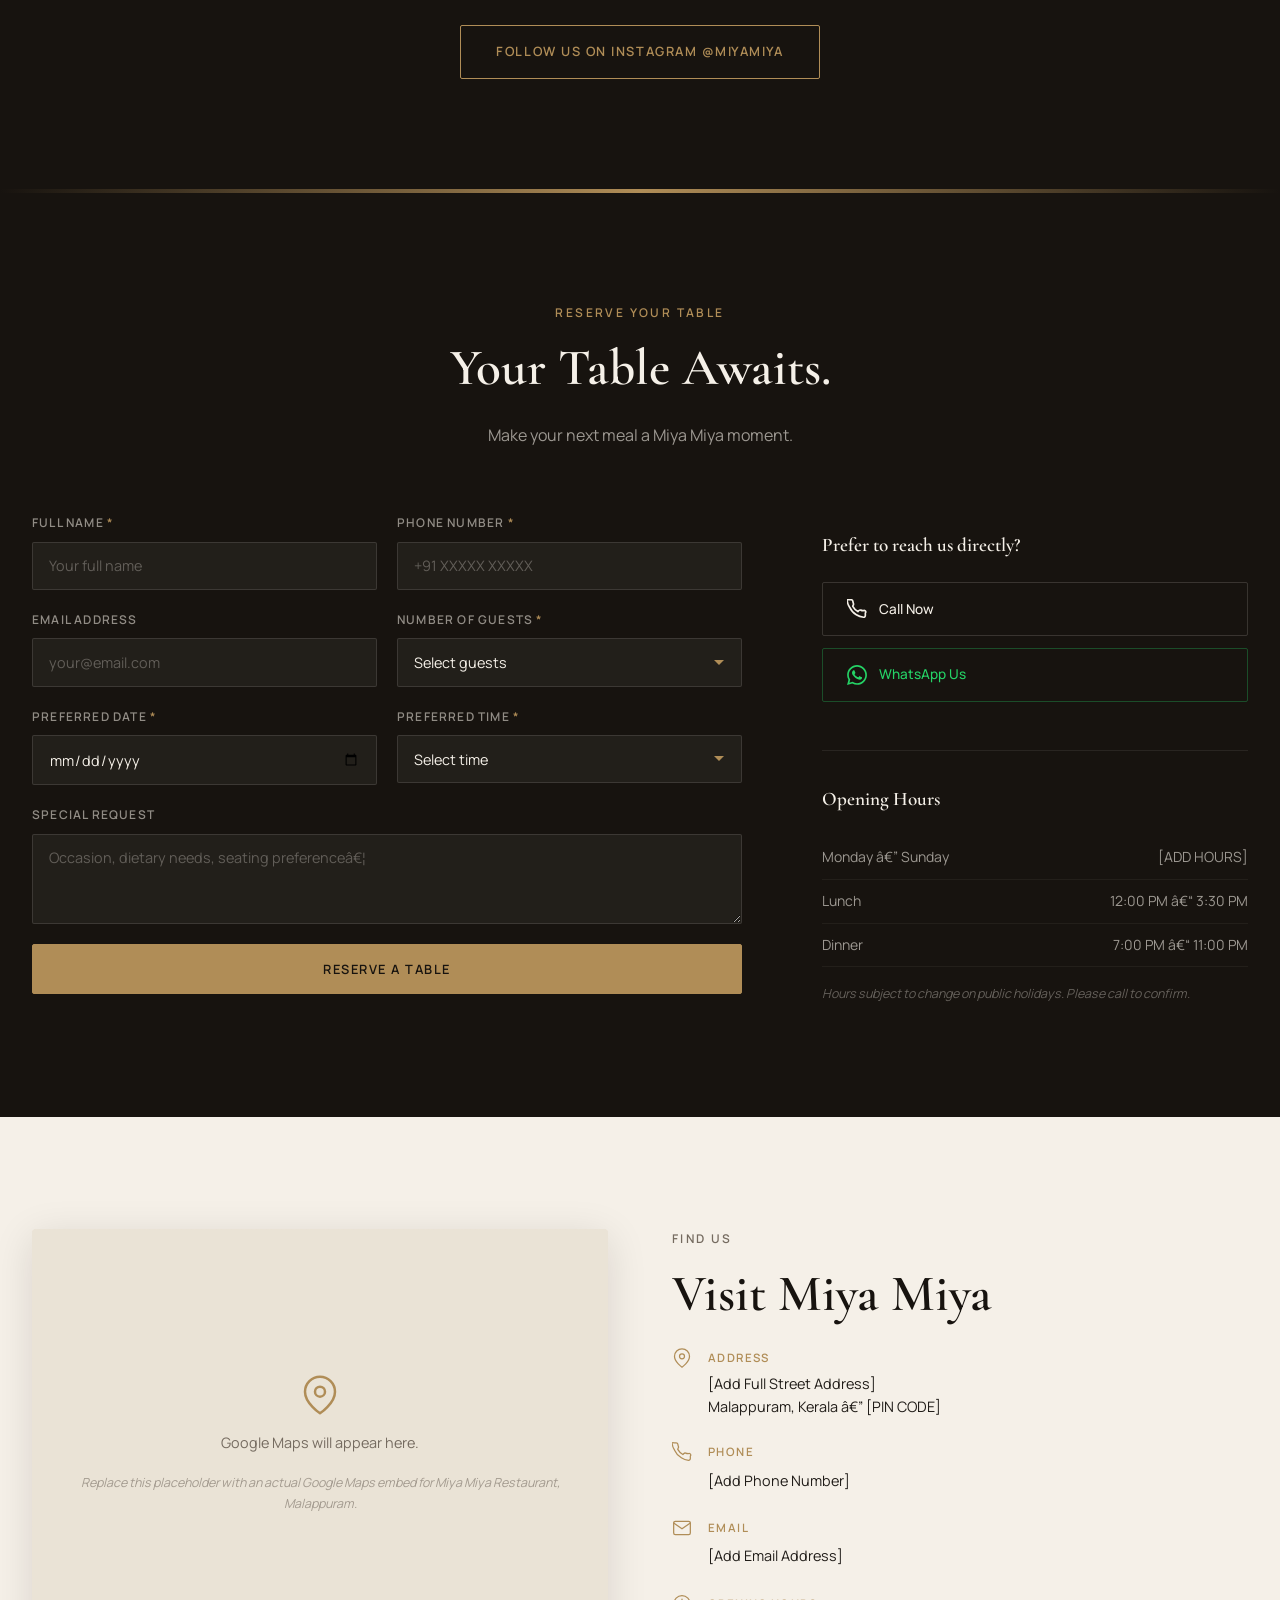
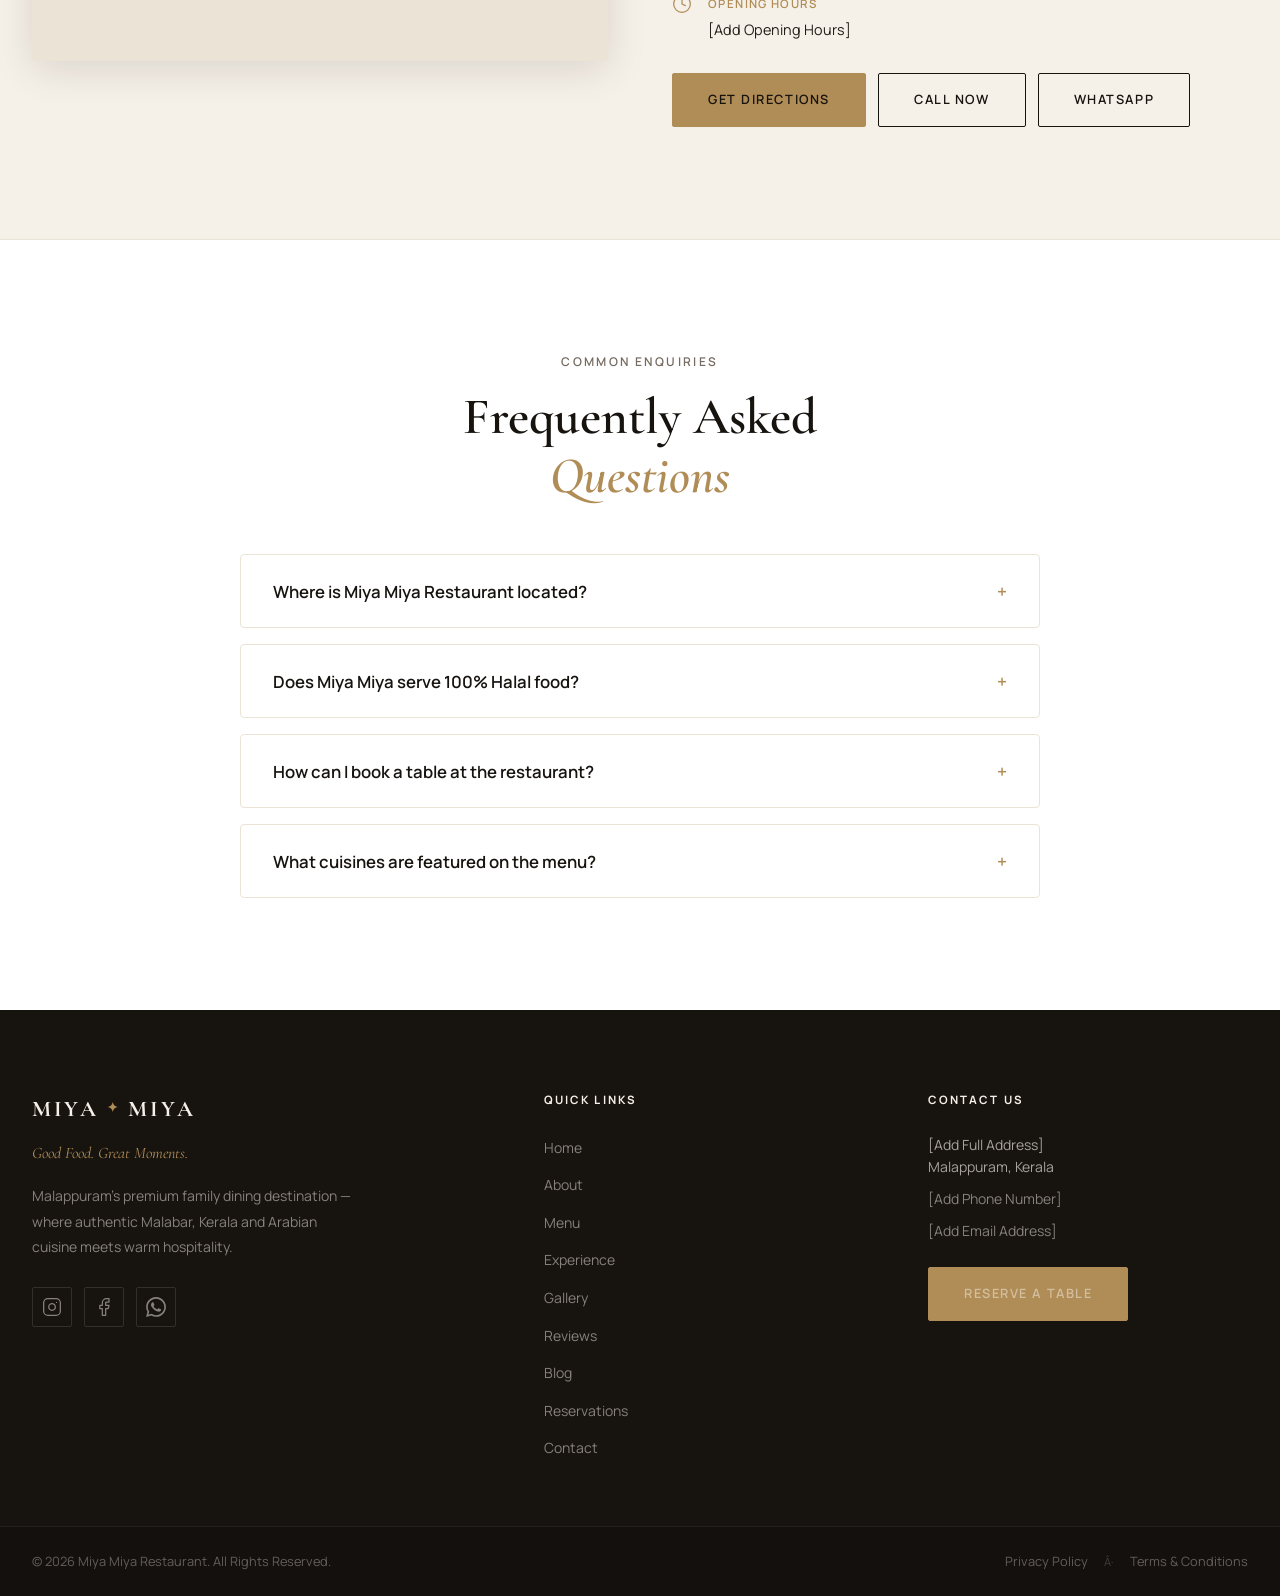
==== commit e335c5f8: "Align navigation links to clean, trailing-slash-free paths, add clickable breadcrumbs to all subpage" ====
--- a/index.html
+++ b/index.html
@@ -142,23 +142,23 @@
     <nav class="nav-container" aria-label="Main Navigation">
       <a href="/" class="nav-logo" aria-label="Miya Miya Restaurant Home">
         <span class="logo-miya">MIYA</span>
-        <span class="logo-divider">âœ¦</span>
+        <span class="logo-divider">✦</span>
         <span class="logo-miya">MIYA</span>
       </a>
 
       <ul class="nav-links" role="list" id="nav-links">
-        <li><a href="/" class="nav-link">Home</a></li>
-        <li><a href="/about/" class="nav-link">About</a></li>
-        <li><a href="/menu/" class="nav-link">Menu</a></li>
-        <li><a href="/#specials" class="nav-link">Our Specials</a></li>
-        <li><a href="/#experience" class="nav-link">Experience</a></li>
-        <li><a href="/gallery/" class="nav-link">Gallery</a></li>
-        <li><a href="/#reviews" class="nav-link">Reviews</a></li>
-        <li><a href="/contact/" class="nav-link">Contact</a></li>
+        <li><a href="/" class="nav-link active">Home</a></li>
+        <li><a href="/about" class="nav-link">About</a></li>
+        <li><a href="/menu" class="nav-link">Menu</a></li>
+        <li><a href="/experience" class="nav-link">Experience</a></li>
+        <li><a href="/gallery" class="nav-link">Gallery</a></li>
+        <li><a href="/reviews" class="nav-link">Reviews</a></li>
+        <li><a href="/blog" class="nav-link">Blog</a></li>
+        <li><a href="/contact" class="nav-link">Contact</a></li>
       </ul>
 
       <div class="nav-actions">
-        <a href="/reservation/" class="btn btn-gold" id="nav-reserve-btn">Reserve a Table</a>
+        <a href="/reservation" class="btn btn-gold" id="nav-reserve-btn">Reserve a Table</a>
         <button class="hamburger" id="hamburger" aria-label="Toggle menu" aria-expanded="false" aria-controls="nav-links">
           <span></span><span></span><span></span>
         </button>
@@ -167,7 +167,7 @@
 
     <!-- Mobile reserve CTA (always visible on mobile) -->
     <div class="mobile-reserve-bar">
-      <a href="/reservation/" class="btn btn-gold btn-full">Reserve a Table</a>
+      <a href="/reservation" class="btn btn-gold btn-full">Reserve a Table</a>
     </div>
   </header>
 
@@ -199,8 +199,8 @@
       </p>
 
       <div class="hero-ctas reveal-up delay-3">
-        <a href="/menu/" class="btn btn-outline-gold">Explore Menu</a>
-        <a href="/reservation/" class="btn btn-gold">Reserve a Table</a>
+        <a href="/menu" class="btn btn-outline-gold">Explore Menu</a>
+        <a href="/reservation" class="btn btn-gold">Reserve a Table</a>
       </div>
 
     </div>
@@ -244,7 +244,7 @@
         <p class="about-body">
           Miya Miya is not just a restaurant in Malappuram. It is a gathering place &mdash; for families, for celebrations, for the simple joy of sitting down together over good food.
         </p>
-        <a href="/experience/" class="btn btn-outline-dark">Discover Our Story</a>
+        <a href="/experience" class="btn btn-outline-dark">Discover Our Story</a>
       </div>
     </div>
   </section>
@@ -374,7 +374,7 @@
       </div>
 
       <div class="specials-cta reveal-up">
-        <a href="/menu/" class="btn btn-outline-gold">View Full Menu</a>
+        <a href="/menu" class="btn btn-outline-gold">View Full Menu</a>
       </div>
     </div>
   </section>
@@ -453,7 +453,7 @@
       <p class="experience-body">
         Whether it is a family dinner, a casual meal or a special occasion, Miya Miya is designed to make every visit memorable.
       </p>
-      <a href="/reservation/" class="btn btn-outline-gold">Plan Your Visit</a>
+      <a href="/reservation" class="btn btn-outline-gold">Plan Your Visit</a>
     </div>
   </section>
 
@@ -543,8 +543,8 @@
       </div>
 
       <div class="menu-actions reveal-up">
-        <a href="#" class="btn btn-dark">View Complete Menu</a>
-        <a href="#" class="btn btn-outline-dark" download>Download Menu PDF</a>
+        <a href="/menu" class="btn btn-dark">View Complete Menu</a>
+        <a href="/reservation" class="btn btn-outline-dark">Reserve a Table</a>
       </div>
     </div>
   </section>
@@ -609,7 +609,7 @@
           <div class="occasion-body">
             <h3 class="occasion-title">Family Dining</h3>
             <p class="occasion-desc">Spacious, welcoming tables designed for the whole family. Great food, warm service, and moments worth remembering.</p>
-            <a href="/reservation/" class="occasion-link">Book a Table &rarr;</a>
+            <a href="/reservation" class="occasion-link">Book a Table &rarr;</a>
           </div>
         </article>
 
@@ -625,7 +625,7 @@
           <div class="occasion-body">
             <h3 class="occasion-title">Private Events</h3>
             <p class="occasion-desc">Exclusive dining experiences for corporate gatherings, group celebrations and private events. Let us curate your perfect evening.</p>
-            <a href="/reservation/" class="occasion-link">Enquire Now &rarr;</a>
+            <a href="/reservation" class="occasion-link">Enquire Now &rarr;</a>
           </div>
         </article>
 
@@ -641,14 +641,14 @@
           <div class="occasion-body">
             <h3 class="occasion-title">Special Occasions</h3>
             <p class="occasion-desc">Birthdays, anniversaries, Eid celebrations &mdash; every milestone deserves a table at Miya Miya. We make every detail count.</p>
-            <a href="/reservation/" class="occasion-link">Plan Your Event &rarr;</a>
+            <a href="/reservation" class="occasion-link">Plan Your Event &rarr;</a>
           </div>
         </article>
 
       </div>
 
       <div class="occasions-cta reveal-up">
-        <a href="/reservation/" class="btn btn-gold">Plan Your Event</a>
+        <a href="/reservation" class="btn btn-gold">Plan Your Event</a>
       </div>
     </div>
   </section>
@@ -762,7 +762,7 @@
     </div>
 
     <div class="gallery-cta reveal-up">
-      <a href="/gallery/" class="btn btn-outline-dark">View Full Gallery</a>
+      <a href="/gallery" class="btn btn-outline-dark">View Full Gallery</a>
     </div>
   </section>
 
@@ -998,7 +998,7 @@
         <div class="faq-item">
           <button class="faq-toggle" aria-expanded="false" aria-controls="faq-ans-1">
             <span>Where is Miya Miya Restaurant located?</span>
-            <span class="faq-icon" aria-hidden="true">ï¼‹</span>
+            <span class="faq-icon" aria-hidden="true">+</span>
           </button>
           <div class="faq-content" id="faq-ans-1" hidden>
             <p>Miya Miya Restaurant is located in Malappuram, Kerala, India. Find us near the city center with ample family parking.</p>
@@ -1008,7 +1008,7 @@
         <div class="faq-item">
           <button class="faq-toggle" aria-expanded="false" aria-controls="faq-ans-2">
             <span>Does Miya Miya serve 100% Halal food?</span>
-            <span class="faq-icon" aria-hidden="true">ï¼‹</span>
+            <span class="faq-icon" aria-hidden="true">+</span>
           </button>
           <div class="faq-content" id="faq-ans-2" hidden>
             <p>Yes, all dishes served at Miya Miya Restaurant are prepared using 100% Halal-certified ingredients.</p>
@@ -1018,7 +1018,7 @@
         <div class="faq-item">
           <button class="faq-toggle" aria-expanded="false" aria-controls="faq-ans-3">
             <span>How can I book a table at the restaurant?</span>
-            <span class="faq-icon" aria-hidden="true">ï¼‹</span>
+            <span class="faq-icon" aria-hidden="true">+</span>
           </button>
           <div class="faq-content" id="faq-ans-3" hidden>
             <p>You can book a table instantly through our online reservation form, call us directly, or send us a message via WhatsApp.</p>
@@ -1028,7 +1028,7 @@
         <div class="faq-item">
           <button class="faq-toggle" aria-expanded="false" aria-controls="faq-ans-4">
             <span>What cuisines are featured on the menu?</span>
-            <span class="faq-icon" aria-hidden="true">ï¼‹</span>
+            <span class="faq-icon" aria-hidden="true">+</span>
           </button>
           <div class="faq-content" id="faq-ans-4" hidden>
             <p>We feature a rich multi-cuisine selection specializing in traditional Malabar biryani, Kerala curries, and Arabian grilled specialities.</p>
@@ -1048,11 +1048,11 @@
       <div class="footer-brand">
         <a href="/" class="footer-logo" aria-label="Miya Miya Restaurant Home">
           <span>MIYA</span>
-          <span class="footer-logo-divider">âœ¦</span>
+          <span class="footer-logo-divider">✦</span>
           <span>MIYA</span>
         </a>
         <p class="footer-tagline">Good Food. Great Moments.</p>
-        <p class="footer-desc">Malappuram's premium family dining destination â€” where authentic Malabar, Kerala and Arabian cuisine meets warm hospitality.</p>
+        <p class="footer-desc">Malappuram's premium family dining destination &mdash; where authentic Malabar, Kerala and Arabian cuisine meets warm hospitality.</p>
         <div class="footer-social">
           <a href="https://instagram.com/miyamiya" target="_blank" rel="noopener noreferrer" aria-label="Miya Miya on Instagram">
             <svg width="20" height="20" viewBox="0 0 24 24" fill="none" stroke="currentColor" stroke-width="1.5" stroke-linecap="round" stroke-linejoin="round" aria-hidden="true"><rect x="2" y="2" width="20" height="20" rx="5" ry="5"/><path d="M16 11.37A4 4 0 1112.63 8 4 4 0 0116 11.37z"/><line x1="17.5" y1="6.5" x2="17.51" y2="6.5"/></svg>
@@ -1070,11 +1070,14 @@
         <h3 class="footer-nav-title">Quick Links</h3>
         <ul role="list">
           <li><a href="/">Home</a></li>
-          <li><a href="/about/">About</a></li>
-          <li><a href="/menu/">Menu</a></li>
-          <li><a href="/gallery/">Gallery</a></li>
-          <li><a href="/reservation/">Reservations</a></li>
-          <li><a href="/contact/">Contact</a></li>
+          <li><a href="/about">About</a></li>
+          <li><a href="/menu">Menu</a></li>
+          <li><a href="/experience">Experience</a></li>
+          <li><a href="/gallery">Gallery</a></li>
+          <li><a href="/reviews">Reviews</a></li>
+          <li><a href="/blog">Blog</a></li>
+          <li><a href="/reservation">Reservations</a></li>
+          <li><a href="/contact">Contact</a></li>
         </ul>
       </nav>
 
@@ -1085,7 +1088,7 @@
           <p><a href="tel:[ADD-PHONE]">[Add Phone Number]</a></p>
           <p><a href="mailto:[ADD-EMAIL]">[Add Email Address]</a></p>
         </address>
-        <a href="/reservation/" class="btn btn-gold" style="margin-top:1.5rem;display:inline-block;">Reserve a Table</a>
+        <a href="/reservation" class="btn btn-gold" style="margin-top:1.5rem;display:inline-block;">Reserve a Table</a>
       </div>
     </div>
 
--- a/style.css
+++ b/style.css
@@ -2127,10 +2127,51 @@
 @media (max-width: 768px) {
   .faq-toggle {
     padding: 1.25rem 1.5rem;
-    font-size: 0.98rem;
   }
   .faq-content {
     padding: 0 1.5rem 1.25rem;
   }
 }
 
+/* ============================================================
+   28. BREADCRUMBS
+   ============================================================ */
+.breadcrumb-container {
+  background-color: var(--color-white);
+  border-bottom: 1px solid var(--color-ivory-dark);
+  padding: 1rem 2rem;
+}
+
+.breadcrumb-wrap {
+  max-width: var(--max-width);
+  margin: 0 auto;
+  display: flex;
+  align-items: center;
+  gap: 0.5rem;
+  font-family: var(--font-sans);
+  font-size: 0.85rem;
+  font-weight: 500;
+  letter-spacing: 0.03em;
+}
+
+.breadcrumb-wrap a {
+  color: var(--color-warm-grey);
+  text-decoration: none;
+  transition: var(--transition-base);
+}
+
+.breadcrumb-wrap a:hover {
+  color: var(--color-gold);
+}
+
+.breadcrumb-separator {
+  color: rgba(117,107,96,0.4);
+  font-size: 0.75rem;
+}
+
+.breadcrumb-current {
+  color: var(--color-espresso);
+  font-weight: 600;
+}
+
+
